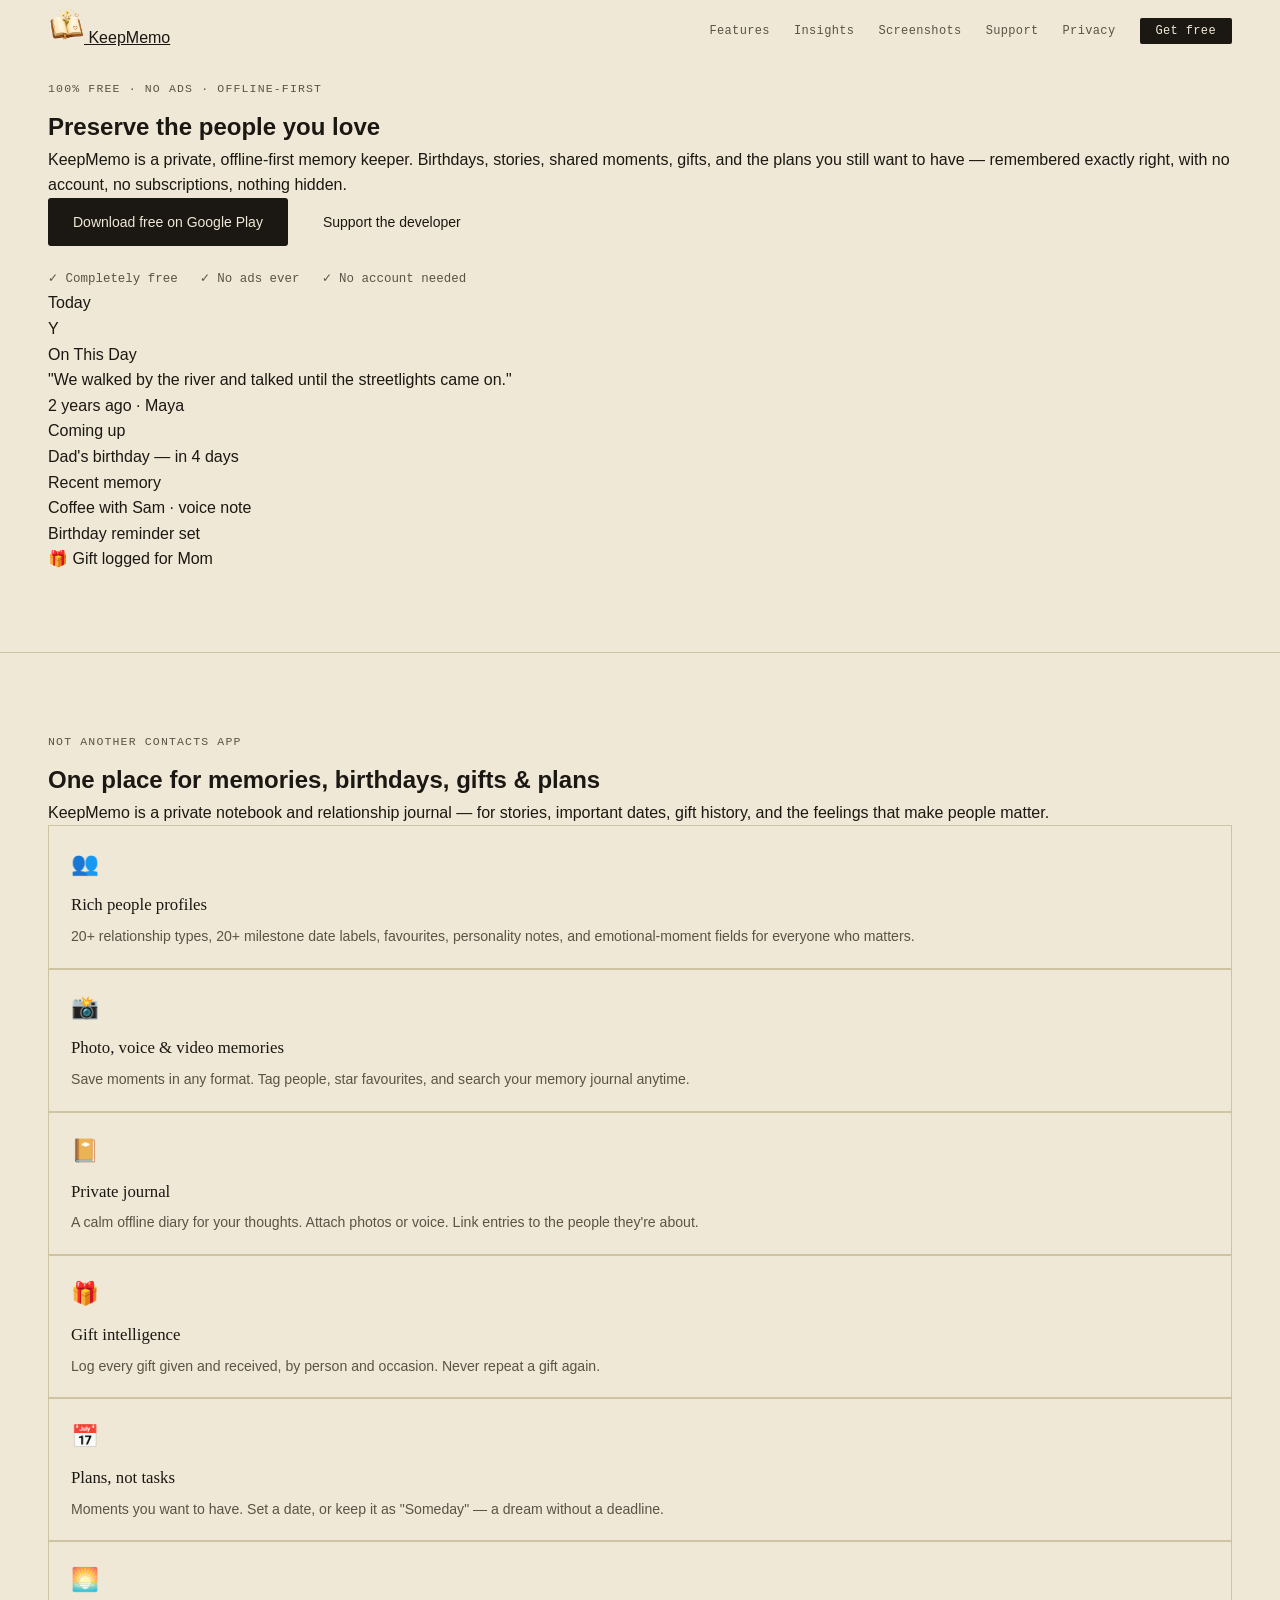
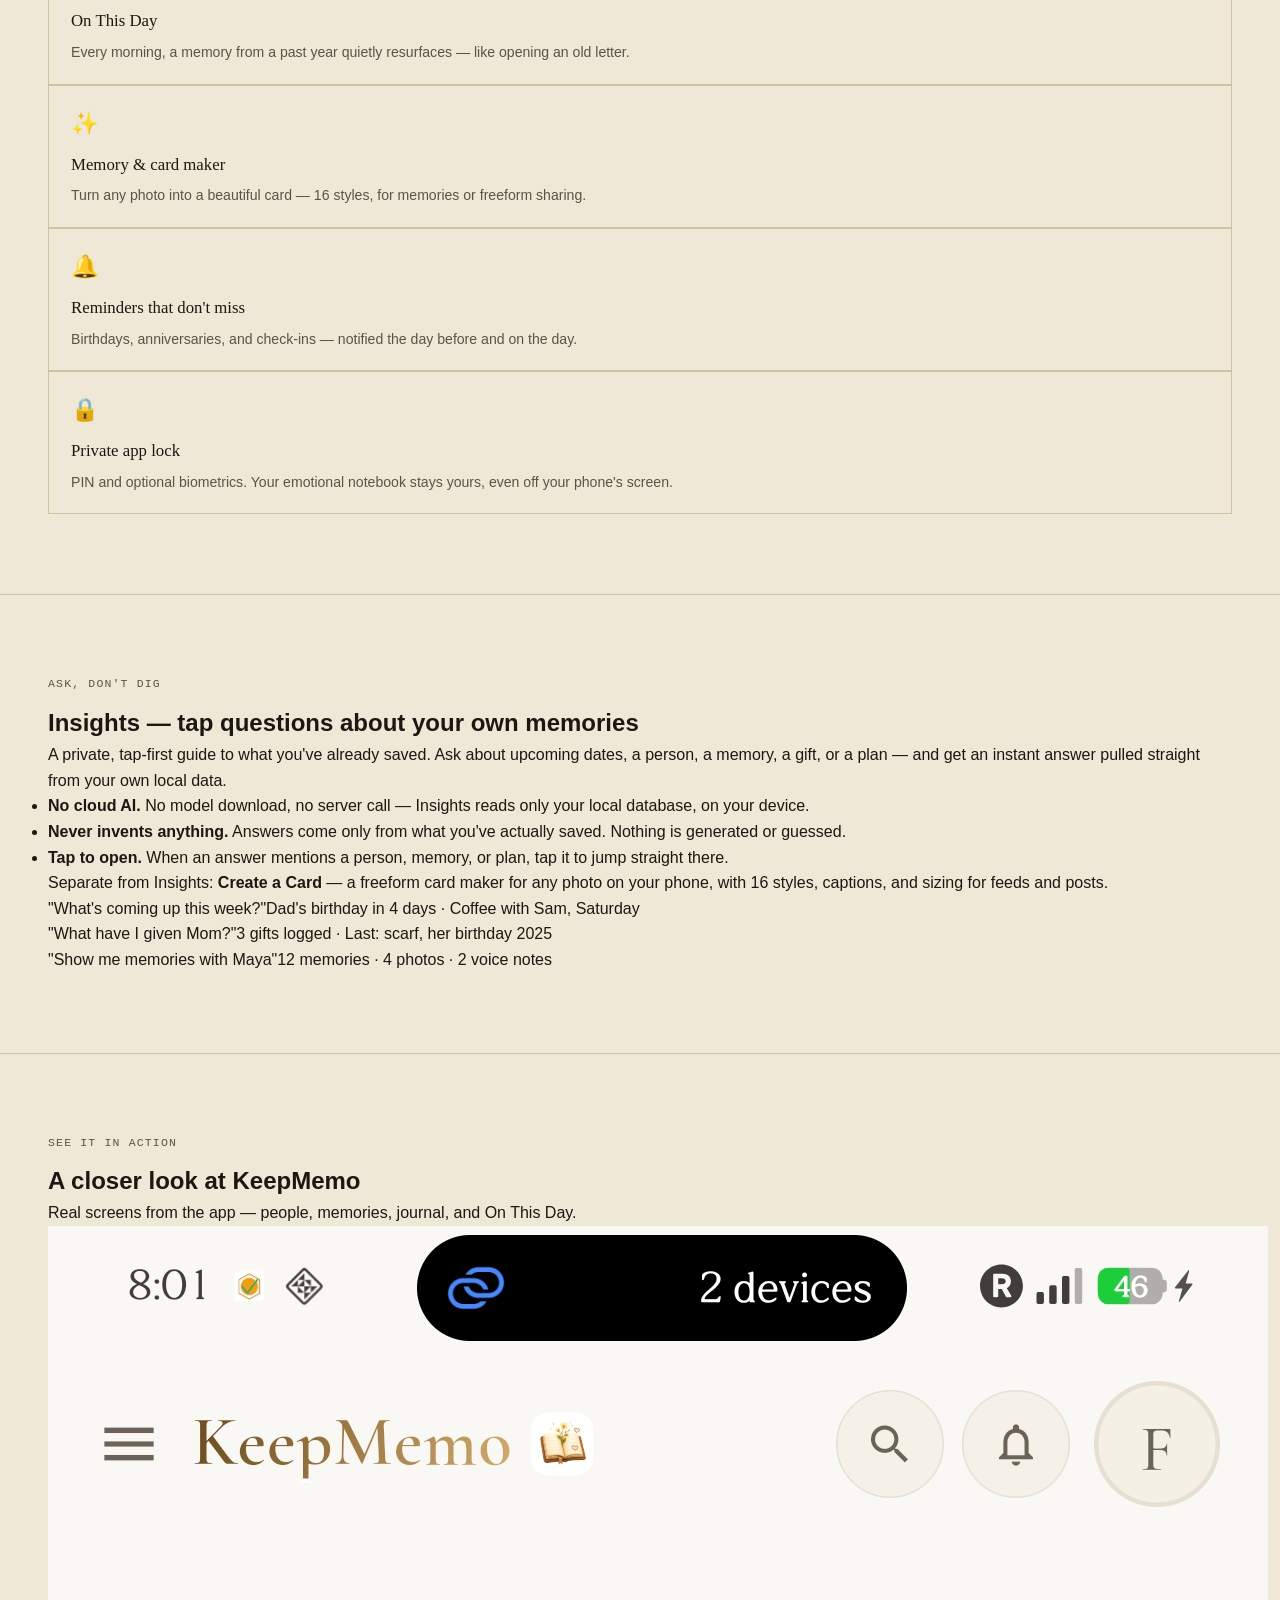
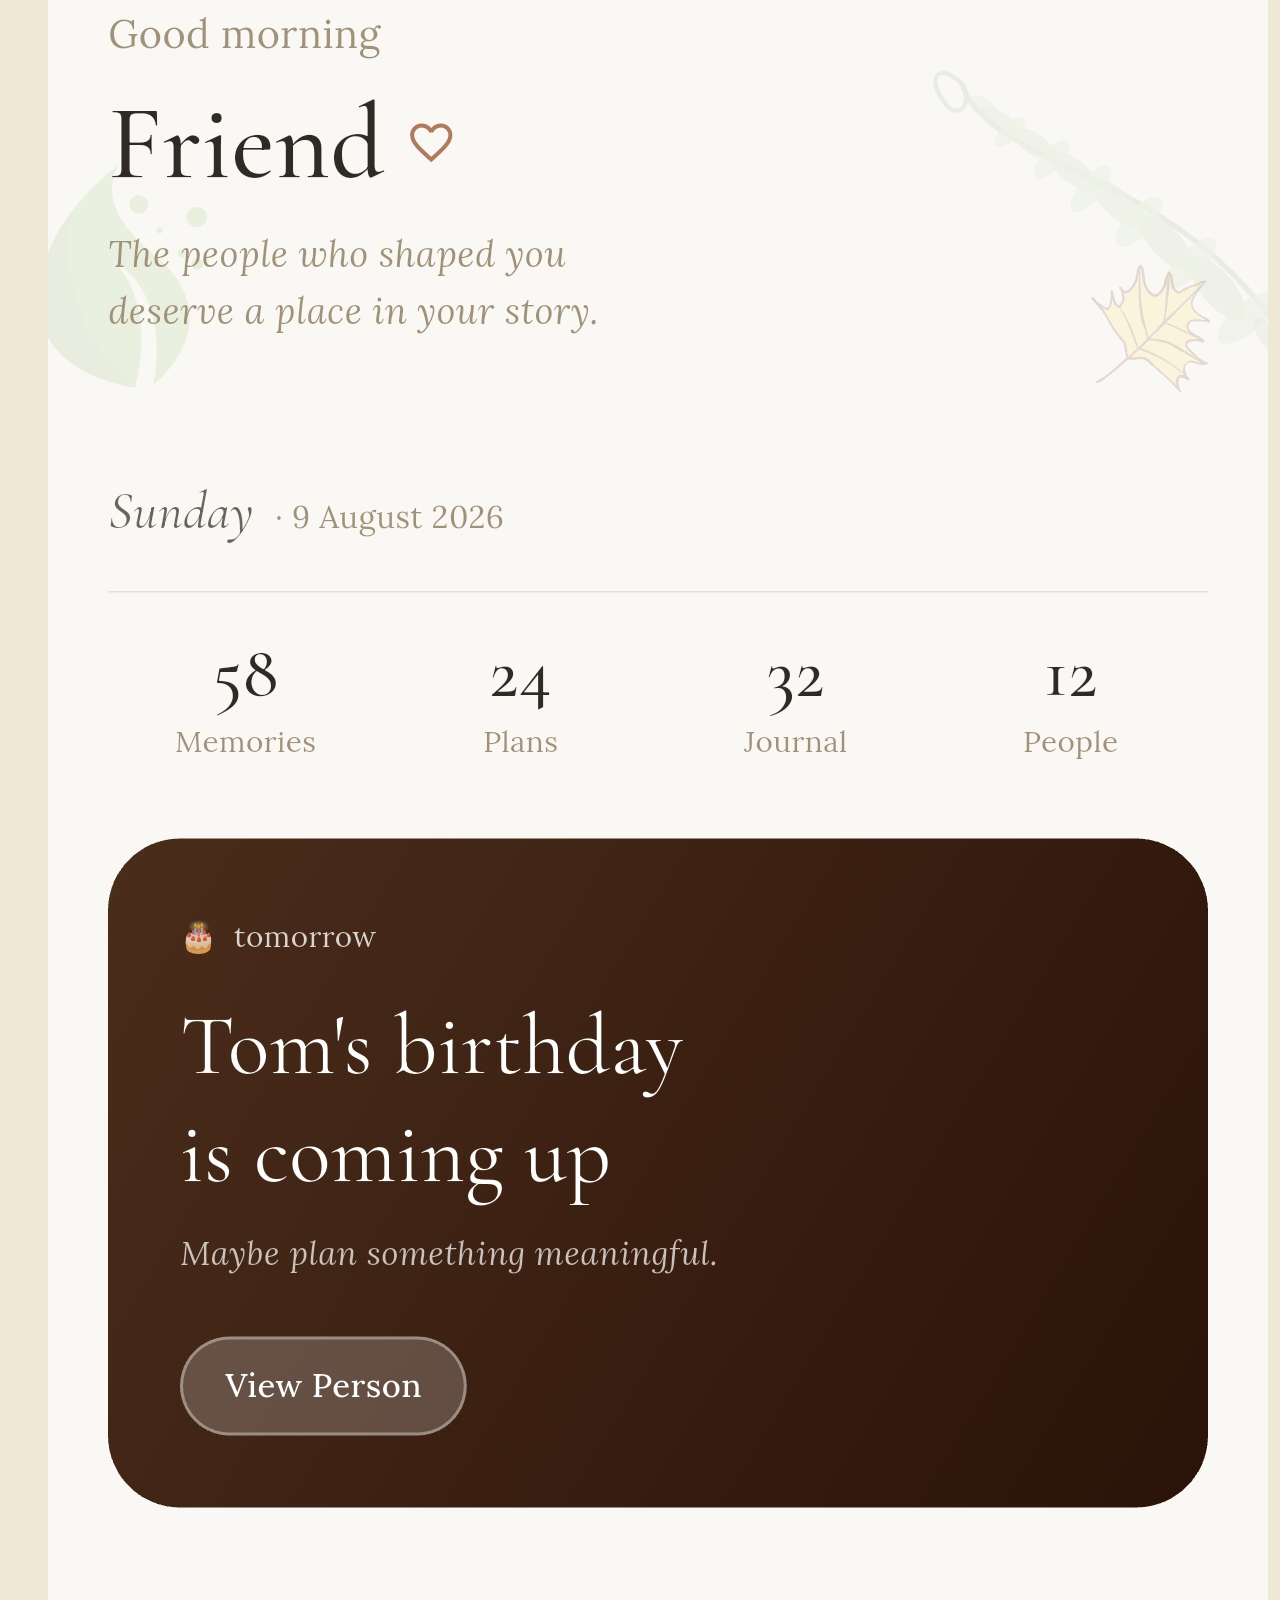
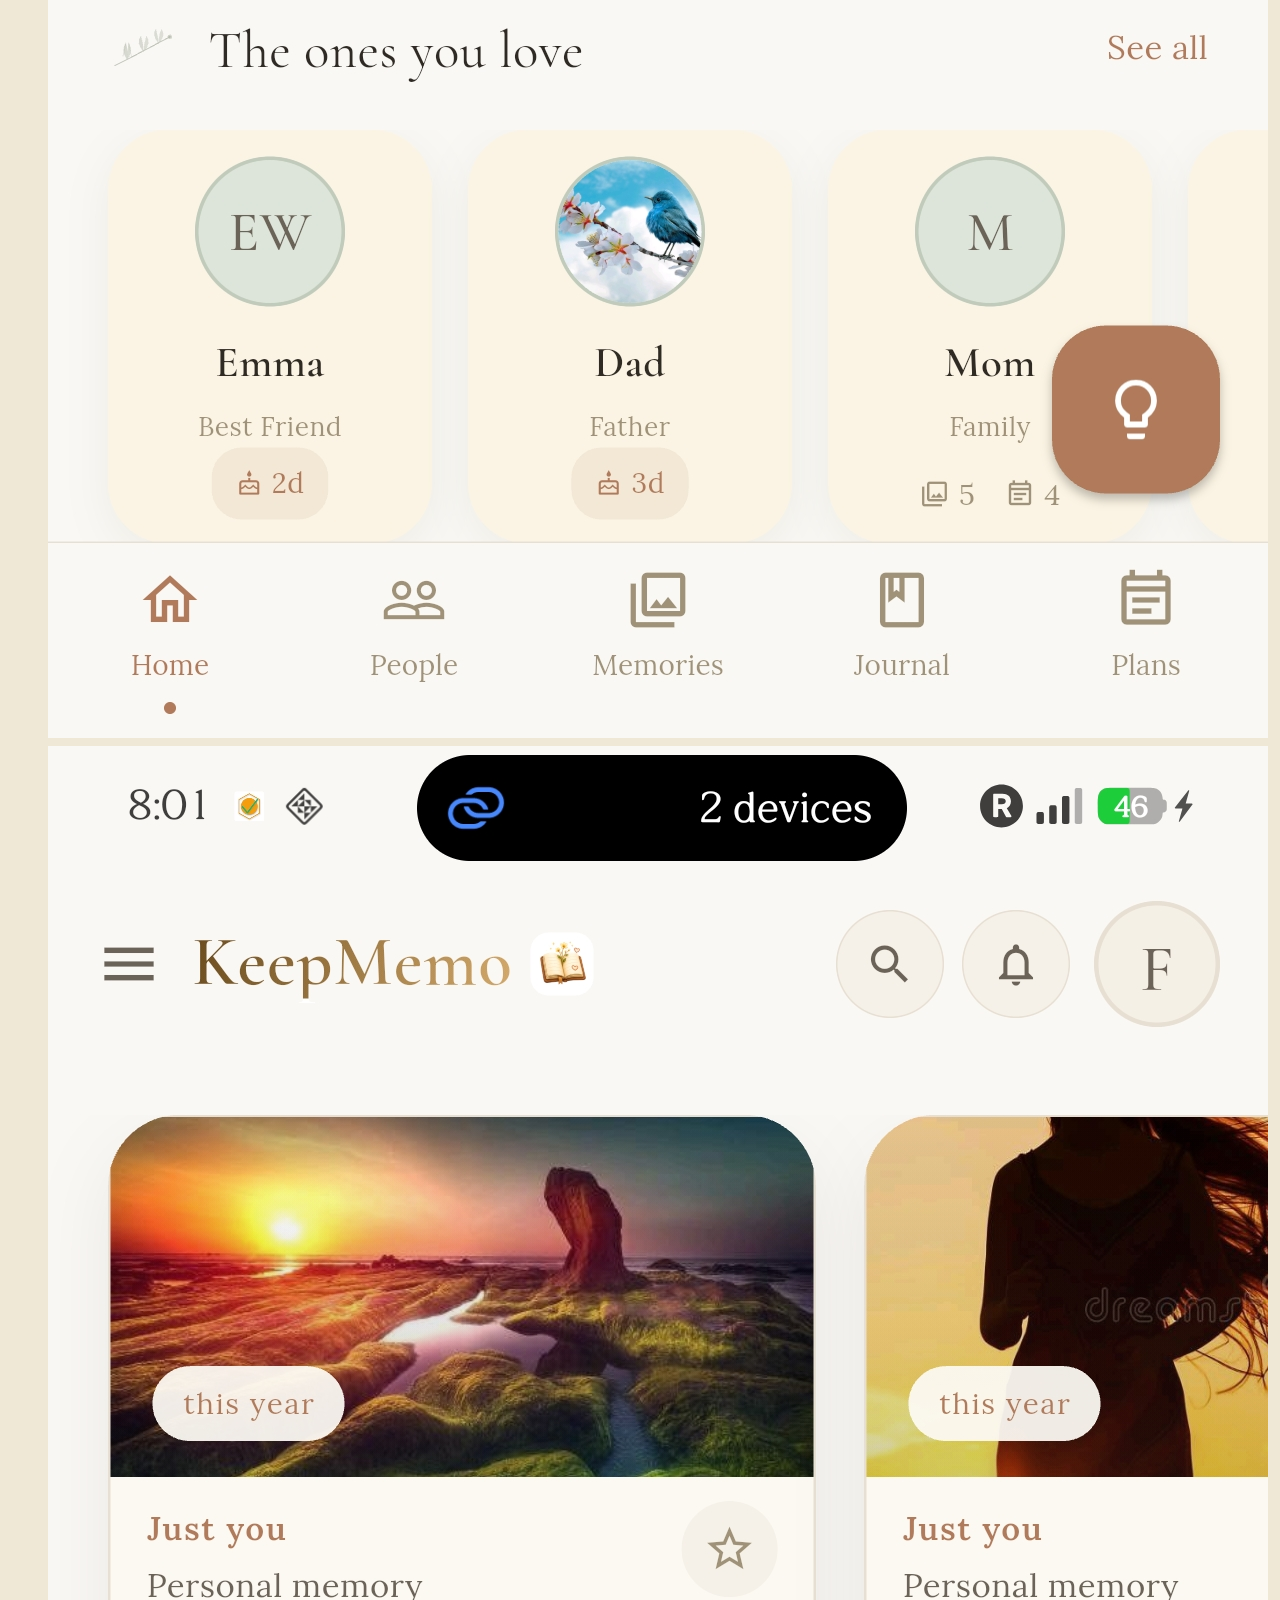
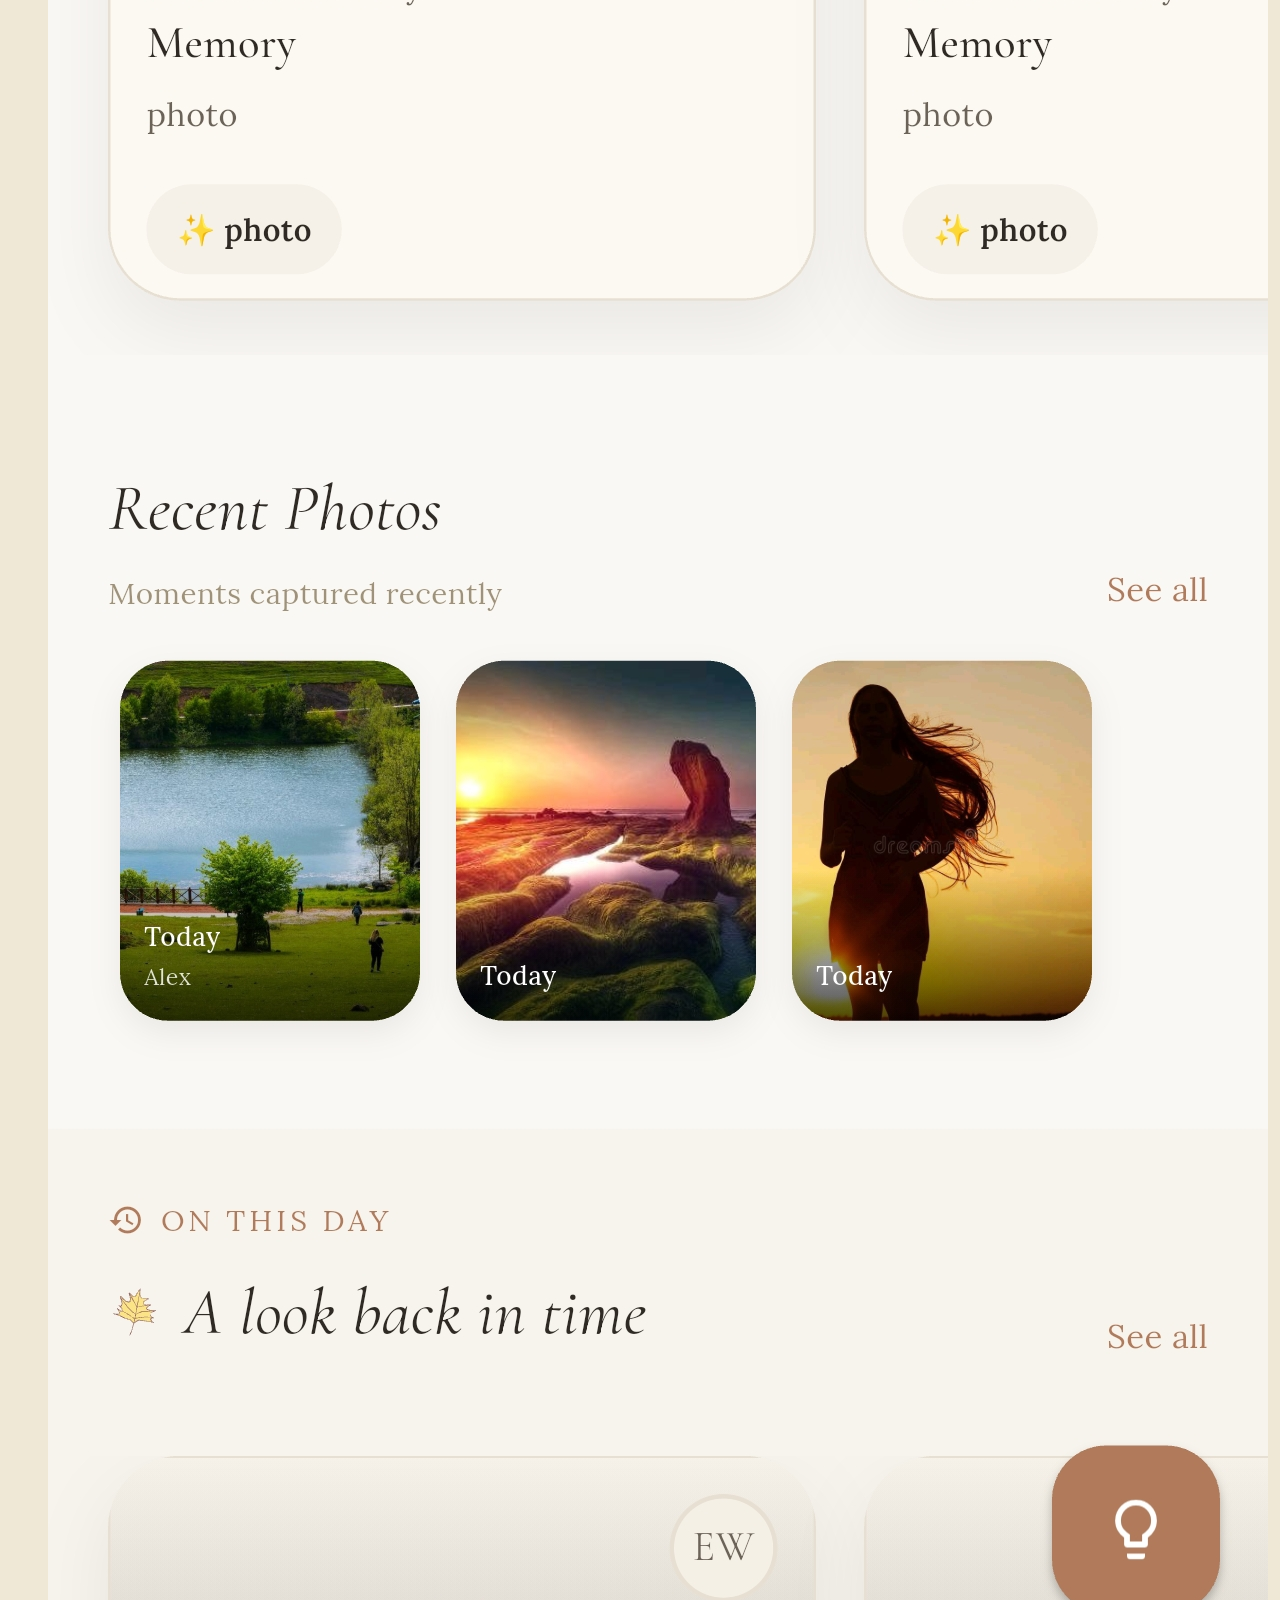
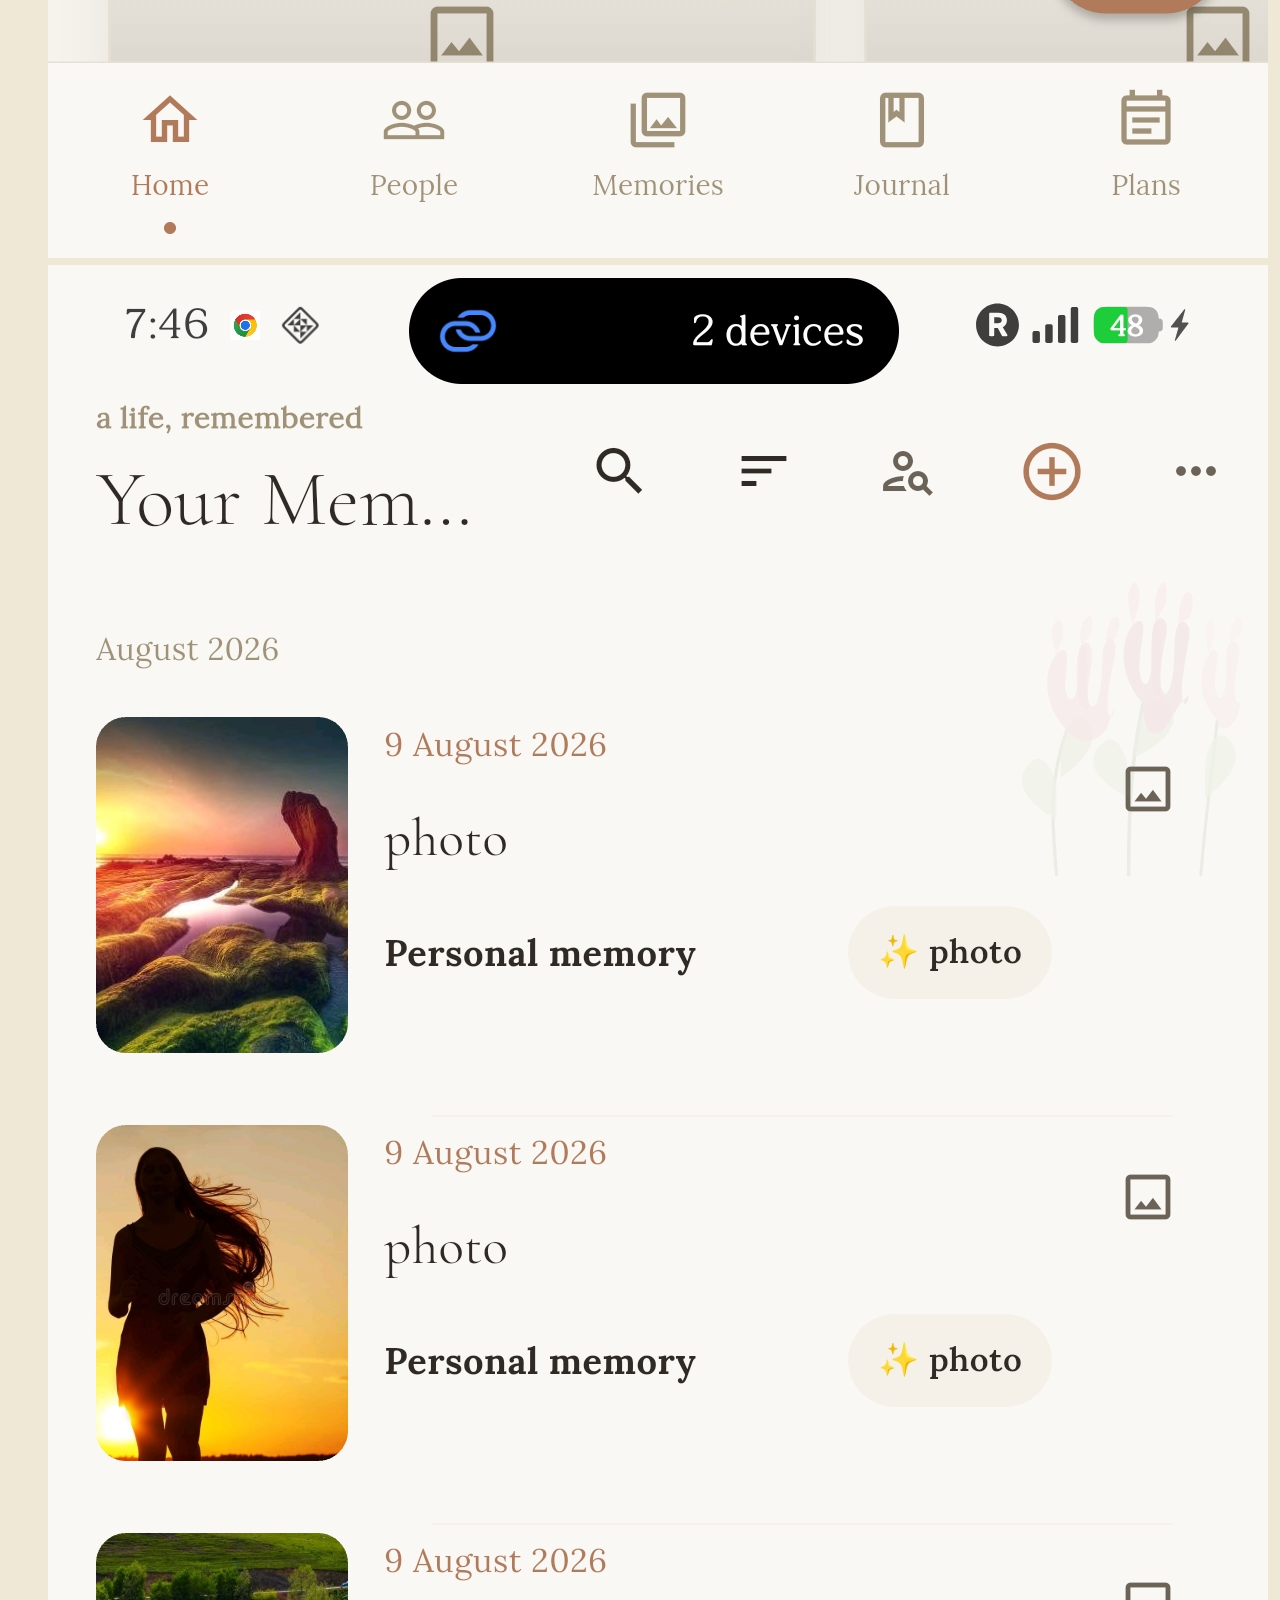
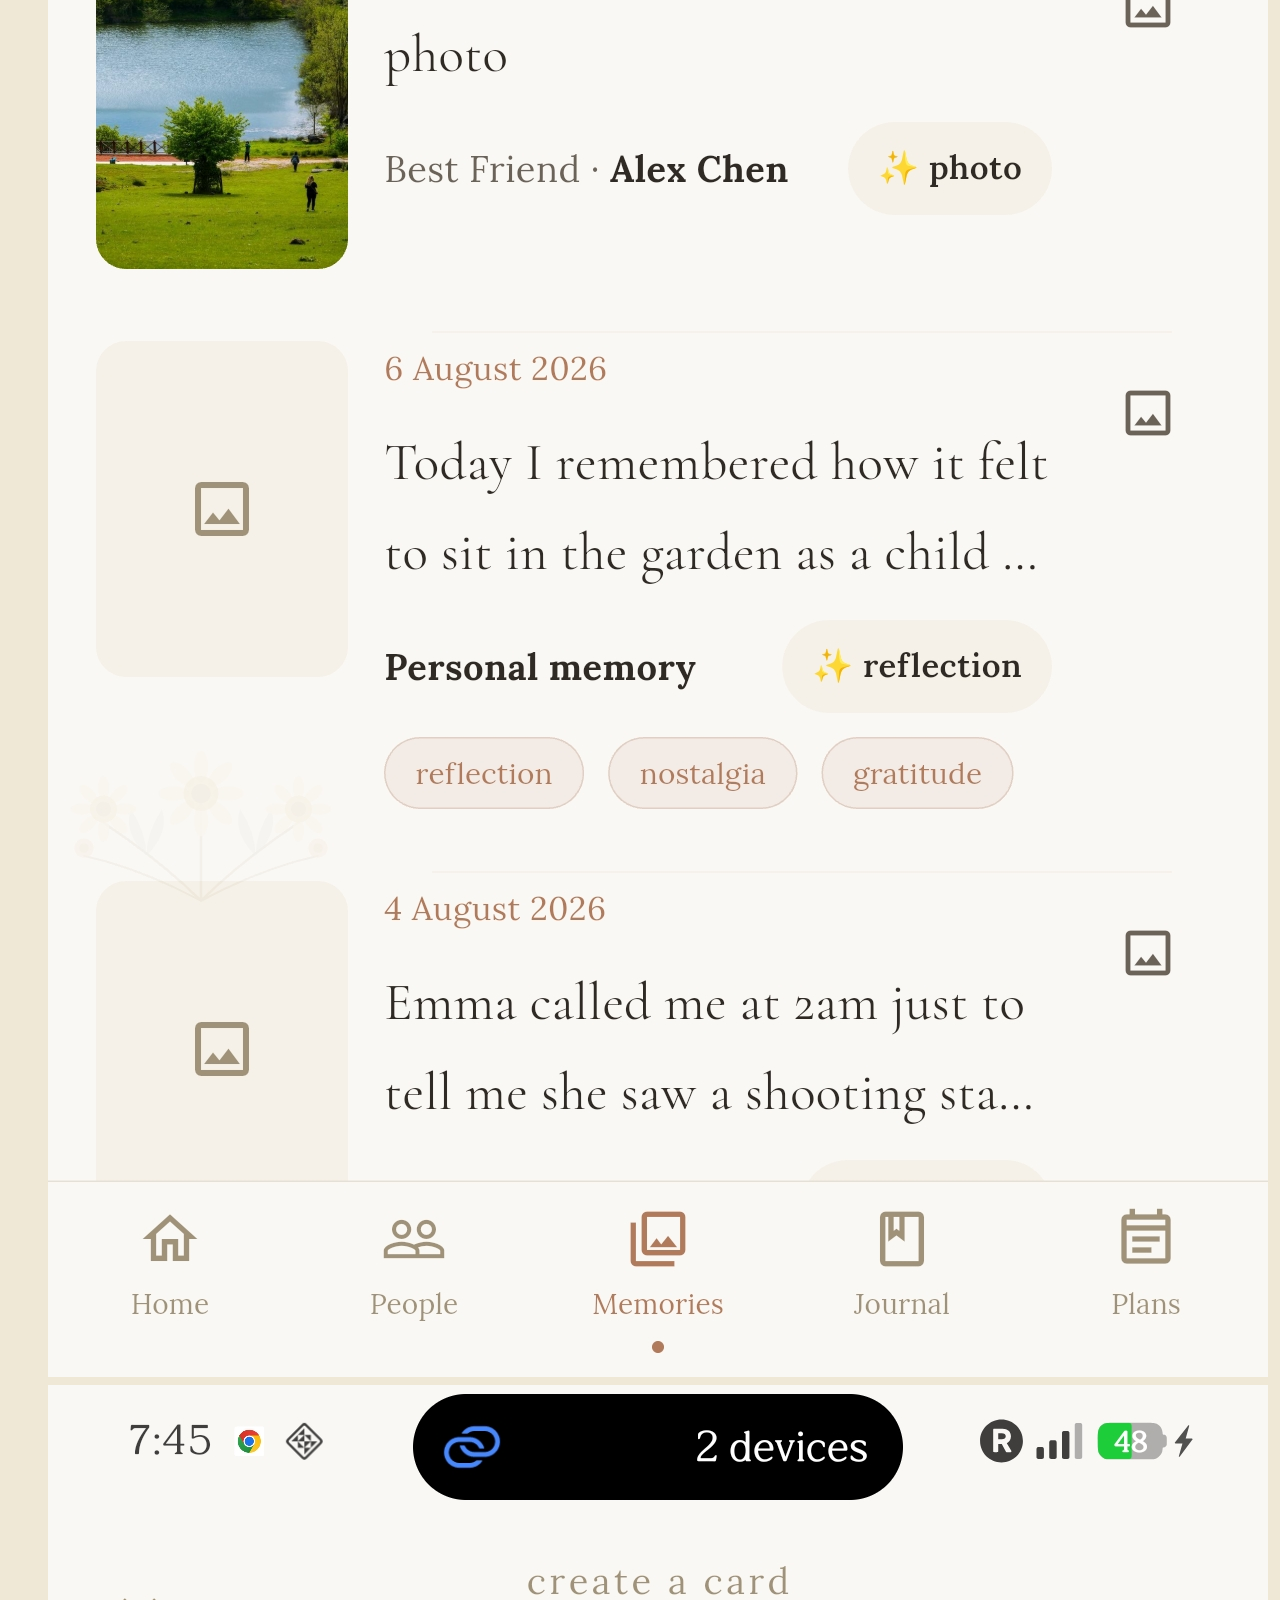
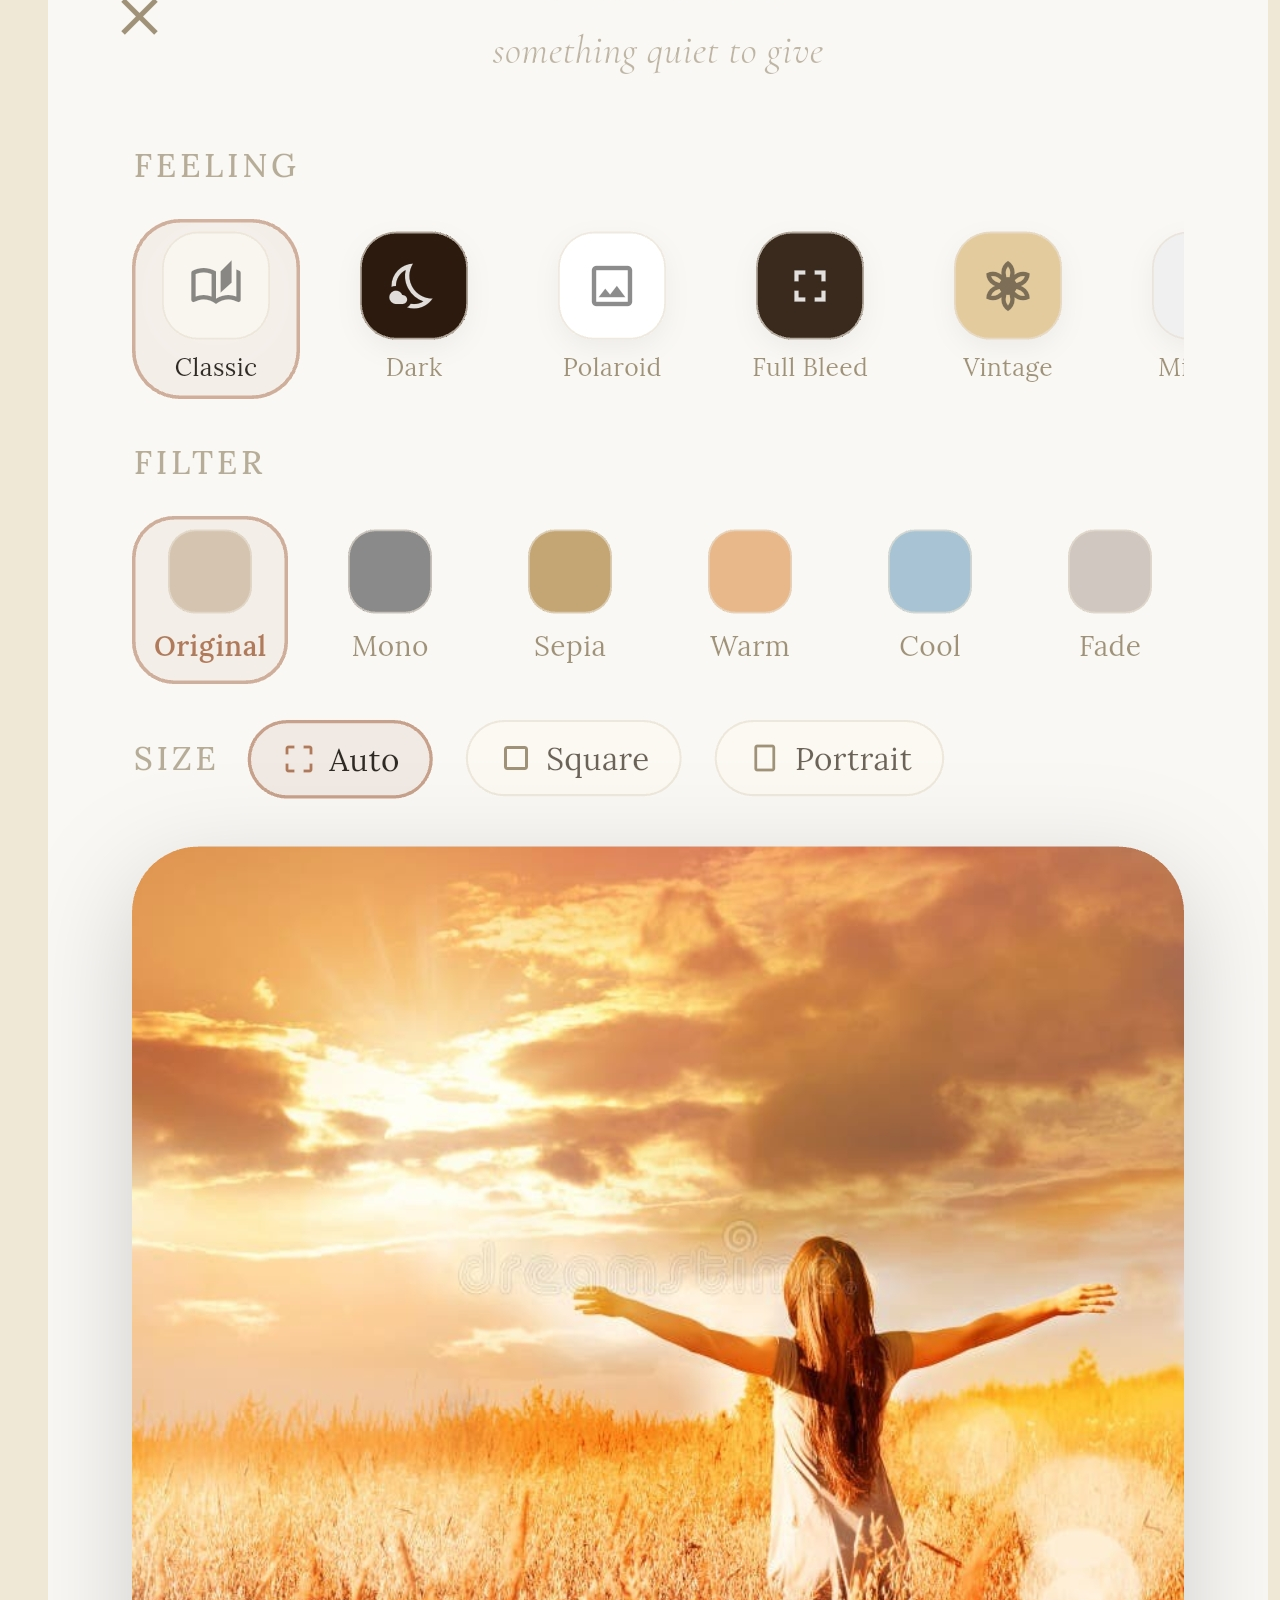
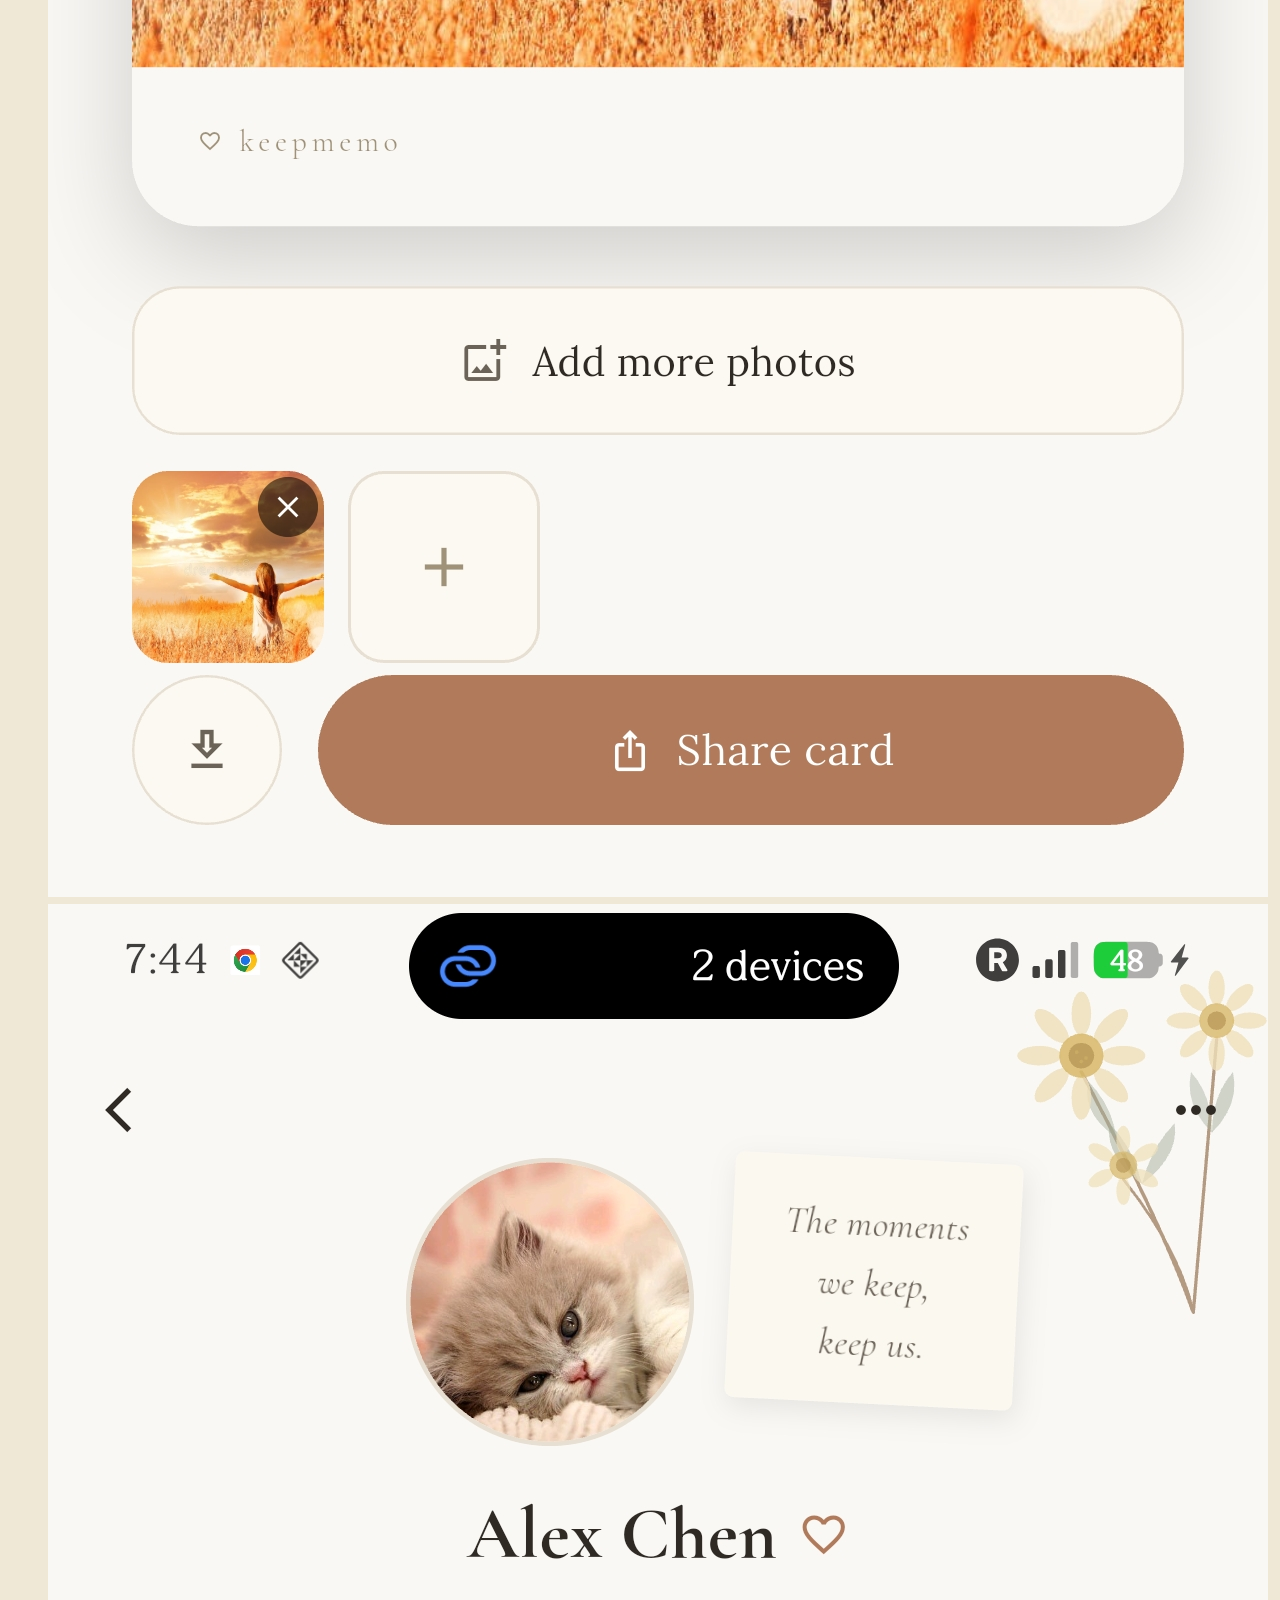
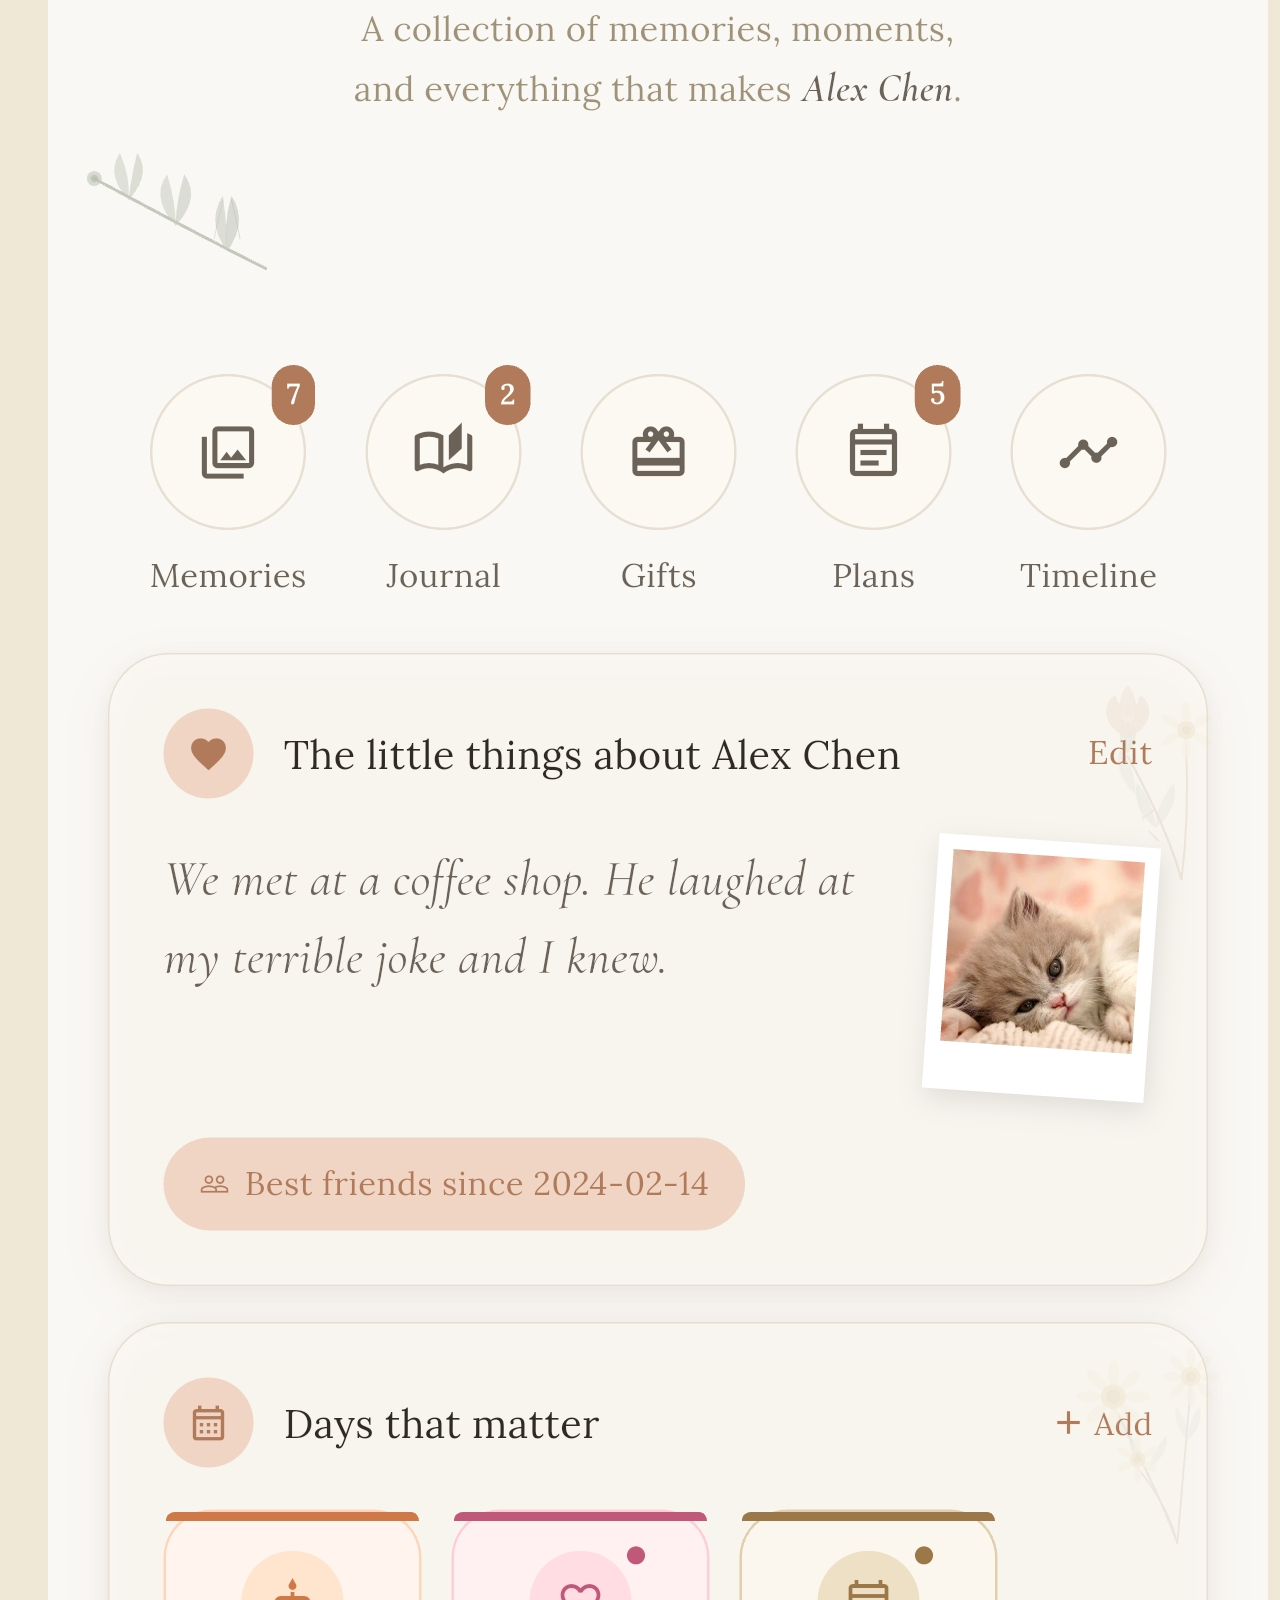
==== index.html @ 265e1c36 "Update index.html" ====
<!DOCTYPE html>
<html lang="en">
<head>
  <meta charset="UTF-8" />
  <meta name="viewport" content="width=device-width, initial-scale=1.0" />

  <title>KeepMemo — Free Private Journal & Memory Keeper (No Ads)</title>
  <meta name="description" content="KeepMemo is a private, offline-first memory keeper for the people you love. Birthdays, gifts, journal, plans, and on-device Insights — completely free, no ads, no account." />
  <meta name="keywords" content="KeepMemo, free private journal, ad free journal app, offline diary, birthday reminder, gift tracker, on this day, memory card maker, no ads notebook, free Android journal, relationship memory keeper, support indie developer" />
  <meta name="author" content="Marason Tleitu" />
  <meta name="robots" content="index, follow, max-image-preview:large" />
  <meta name="theme-color" content="#B07A5B" />
  <link rel="canonical" href="https://cleversta.github.io/keepmemo-web/" />

  <meta property="og:type" content="website" />
  <meta property="og:title" content="KeepMemo — Private Journal & Relationship Memory Keeper" />
  <meta property="og:description" content="Private, offline-first memory keeper. Birthdays, gifts, journal, plans, and on-device Insights. Completely free, ad-free, no account." />
  <meta property="og:url" content="https://cleversta.github.io/keepmemo-web/" />
  <meta property="og:site_name" content="KeepMemo" />
  <meta property="og:locale" content="en_US" />
  <meta property="og:image" content="https://cleversta.github.io/keepmemo-web/assets/app-icon.png" />
  <meta property="og:image:alt" content="KeepMemo app icon" />

  <meta name="twitter:card" content="summary_large_image" />
  <meta name="twitter:title" content="KeepMemo — Private Journal & Memory Keeper App" />
  <meta name="twitter:description" content="Completely free, no ads. Private journal, gift tracker, on-device Insights. Free on Google Play." />
  <meta name="twitter:image" content="https://cleversta.github.io/keepmemo-web/assets/app-icon.png" />

  <script type="application/ld+json">
  {
    "@context": "https://schema.org",
    "@type": "SoftwareApplication",
    "name": "KeepMemo",
    "operatingSystem": "Android",
    "applicationCategory": "LifestyleApplication",
    "description": "Private, offline-first relationship memory keeper. Birthdays, gifts, journal, plans, on-device Insights, and memory cards. No account, no subscriptions, no ads.",
    "offers": { "@type": "Offer", "price": "0", "priceCurrency": "USD" },
    "author": { "@type": "Person", "name": "Marason Tleitu", "email": "cleverstar02@gmail.com", "url": "https://cleversta.github.io/about_me/" },
    "url": "https://cleversta.github.io/keepmemo-web/",
    "image": "https://cleversta.github.io/keepmemo-web/assets/app-icon.png"
  }
  </script>
  <script type="application/ld+json">
  {
    "@context": "https://schema.org",
    "@type": "FAQPage",
    "mainEntity": [
      { "@type": "Question", "name": "Is KeepMemo free?", "acceptedAnswer": { "@type": "Answer", "text": "Yes. KeepMemo is completely free. No paid tier, no subscriptions, and no in-app purchases required. No account is required." } },
      { "@type": "Question", "name": "Does KeepMemo have ads?", "acceptedAnswer": { "@type": "Answer", "text": "No. KeepMemo is ad-free. There are no banners, video ads, or watch-to-unlock features." } },
      { "@type": "Question", "name": "Does KeepMemo work offline?", "acceptedAnswer": { "@type": "Answer", "text": "Yes. KeepMemo is offline-first. Your journal, memories, birthdays, gifts, and plans all work without internet. Backup and Google Drive sync are optional and off by default." } },
      { "@type": "Question", "name": "Is my data private in KeepMemo?", "acceptedAnswer": { "@type": "Answer", "text": "Yes. All data stays on your device by default in a local database. There is no account, no analytics tracking of your content, and no cloud AI reading your journal — even the Insights feature answers questions using only your local data, on-device." } },
      { "@type": "Question", "name": "What is Insights?", "acceptedAnswer": { "@type": "Answer", "text": "Insights is a tap-first way to ask questions about what you've already saved — upcoming dates, people, memories, gifts, and plans. It runs entirely on your device using your local data, with no cloud AI and no language model download." } },
      { "@type": "Question", "name": "Can KeepMemo remind me of birthdays and anniversaries?", "acceptedAnswer": { "@type": "Answer", "text": "Yes. You can set yearly, monthly, weekly, or daily reminders for any date, and get notified the day before and on the day." } },
      { "@type": "Question", "name": "What is On This Day in KeepMemo?", "acceptedAnswer": { "@type": "Answer", "text": "On This Day quietly resurfaces a memory from the same date in a previous year — like finding an old letter. It helps you rediscover private moments you saved in your memory journal." } }
    ]
  }
  </script>

  <link rel="preconnect" href="https://fonts.googleapis.com" />
  <link rel="preconnect" href="https://fonts.gstatic.com" crossorigin />
  <link href="https://fonts.googleapis.com/css2?family=Cormorant+Garamond:ital,wght@0,400;0,500;0,600;0,700;1,400&family=Lora:ital,wght@0,400;0,500;0,600;1,400&display=swap" rel="stylesheet" />

  <link rel="stylesheet" href="styles.css" />
  <link rel="icon" type="image/png" href="assets/app-icon.png" />
  <link rel="apple-touch-icon" href="assets/app-icon.png" />
</head>
<body>

  <!-- ========== HEADER ========== -->
  <header class="site-header">
    <div class="container">
      <nav class="nav">
        <a href="index.html" class="logo">
          <span class="logo-mark"><img src="assets/app-icon.png" alt="KeepMemo app icon" width="36" height="36" /></span>
          KeepMemo
        </a>
        <ul class="nav-links" id="navLinks">
          <li><a href="#features">Features</a></li>
          <li><a href="#insights">Insights</a></li>
          <li><a href="#screenshots">Screenshots</a></li>
          <li><a href="#support">Support</a></li>
          <li><a href="https://cleversta.github.io/privacy-policy/" target="_blank" rel="noopener">Privacy</a></li>
          <li><a href="#download" class="nav-cta">Get free</a></li>
        </ul>
        <button class="menu-toggle" id="menuToggle" aria-label="Toggle menu"><span></span><span></span><span></span></button>
      </nav>
    </div>
  </header>

  <!-- ========== HERO ========== -->
  <section class="hero">
    <div class="container">
      <div class="hero-inner">
        <div class="hero-content">
          <span class="eyebrow">100% free · No ads · Offline-first</span>
          <h1>Preserve the people you love</h1>
          <p class="lead">
            KeepMemo is a private, offline-first memory keeper. Birthdays, stories, shared
            moments, gifts, and the plans you still want to have — remembered exactly right,
            with no account, no subscriptions, nothing hidden.
          </p>
          <div class="hero-actions">
            <a href="#download" class="btn btn-primary">Download free on Google Play</a>
            <a href="#support" class="btn btn-secondary">Support the developer</a>
          </div>
          <div class="hero-trust">
            <span>✓ Completely free</span>
            <span>✓ No ads ever</span>
            <span>✓ No account needed</span>
          </div>
        </div>

        <div class="hero-visual">
          <div class="phone-mockup">
            <div class="phone-screen">
              <div class="mock-header">
                <div class="mock-title">Today</div>
                <div class="mock-avatar">Y</div>
              </div>
              <div class="mock-card highlight">
                <div class="mock-card-label">On This Day</div>
                <div class="mock-card-text">"We walked by the river and talked until the streetlights came on."</div>
                <span class="mock-tag">2 years ago · Maya</span>
              </div>
              <div class="mock-card">
                <div class="mock-card-label">Coming up</div>
                <div class="mock-card-text">Dad's birthday — in 4 days</div>
              </div>
              <div class="mock-card">
                <div class="mock-card-label">Recent memory</div>
                <div class="mock-card-text">Coffee with Sam · voice note</div>
              </div>
            </div>
          </div>
          <div class="floating-badge top-right"><span class="badge-dot"></span>Birthday reminder set</div>
          <div class="floating-badge bottom-left">🎁 Gift logged for Mom</div>
        </div>
      </div>
    </div>
  </section>

  <!-- ========== CORE FEATURES ========== -->
  <section class="section features" id="features">
    <div class="container">
      <div class="section-header reveal">
        <span class="eyebrow">Not another contacts app</span>
        <h2>One place for memories, birthdays, gifts &amp; plans</h2>
        <p>KeepMemo is a private notebook and relationship journal — for stories, important dates, gift history, and the feelings that make people matter.</p>
      </div>

      <div class="features-grid">
        <article class="feature-card reveal reveal-delay-1">
          <div class="feature-icon">👥</div>
          <h3>Rich people profiles</h3>
          <p>20+ relationship types, 20+ milestone date labels, favourites, personality notes, and emotional-moment fields for everyone who matters.</p>
        </article>
        <article class="feature-card reveal reveal-delay-2">
          <div class="feature-icon">📸</div>
          <h3>Photo, voice &amp; video memories</h3>
          <p>Save moments in any format. Tag people, star favourites, and search your memory journal anytime.</p>
        </article>
        <article class="feature-card reveal reveal-delay-3">
          <div class="feature-icon">📔</div>
          <h3>Private journal</h3>
          <p>A calm offline diary for your thoughts. Attach photos or voice. Link entries to the people they're about.</p>
        </article>
        <article class="feature-card reveal reveal-delay-4">
          <div class="feature-icon">🎁</div>
          <h3>Gift intelligence</h3>
          <p>Log every gift given and received, by person and occasion. Never repeat a gift again.</p>
        </article>
        <article class="feature-card reveal reveal-delay-5">
          <div class="feature-icon">📅</div>
          <h3>Plans, not tasks</h3>
          <p>Moments you want to have. Set a date, or keep it as "Someday" — a dream without a deadline.</p>
        </article>
        <article class="feature-card reveal reveal-delay-6">
          <div class="feature-icon">🌅</div>
          <h3>On This Day</h3>
          <p>Every morning, a memory from a past year quietly resurfaces — like opening an old letter.</p>
        </article>
        <article class="feature-card reveal reveal-delay-6">
          <div class="feature-icon">✨</div>
          <h3>Memory &amp; card maker</h3>
          <p>Turn any photo into a beautiful card — 16 styles, for memories or freeform sharing.</p>
        </article>
        <article class="feature-card reveal reveal-delay-6">
          <div class="feature-icon">🔔</div>
          <h3>Reminders that don't miss</h3>
          <p>Birthdays, anniversaries, and check-ins — notified the day before and on the day.</p>
        </article>
        <article class="feature-card reveal reveal-delay-6">
          <div class="feature-icon">🔒</div>
          <h3>Private app lock</h3>
          <p>PIN and optional biometrics. Your emotional notebook stays yours, even off your phone's screen.</p>
        </article>
      </div>
    </div>
  </section>

  <!-- ========== INSIGHTS SIGNATURE FEATURE ========== -->
  <section class="section insights-section" id="insights">
    <div class="container">
      <div class="insights-layout">
        <div class="insights-content reveal">
          <span class="eyebrow">Ask, don't dig</span>
          <h2>Insights — tap questions about your own memories</h2>
          <p class="lead">
            A private, tap-first guide to what you've already saved. Ask about upcoming dates,
            a person, a memory, a gift, or a plan — and get an instant answer pulled straight
            from your own local data.
          </p>
          <ul class="insights-list">
            <li><strong>No cloud AI.</strong> No model download, no server call — Insights reads only your local database, on your device.</li>
            <li><strong>Never invents anything.</strong> Answers come only from what you've actually saved. Nothing is generated or guessed.</li>
            <li><strong>Tap to open.</strong> When an answer mentions a person, memory, or plan, tap it to jump straight there.</li>
          </ul>
          <p class="insights-note">Separate from Insights: <strong>Create a Card</strong> — a freeform card maker for any photo on your phone, with 16 styles, captions, and sizing for feeds and posts.</p>
        </div>
        <div class="insights-visual reveal">
          <div class="insight-card"><span class="insight-q">"What's coming up this week?"</span><span class="insight-a">Dad's birthday in 4 days · Coffee with Sam, Saturday</span></div>
          <div class="insight-card"><span class="insight-q">"What have I given Mom?"</span><span class="insight-a">3 gifts logged · Last: scarf, her birthday 2025</span></div>
          <div class="insight-card"><span class="insight-q">"Show me memories with Maya"</span><span class="insight-a">12 memories · 4 photos · 2 voice notes</span></div>
        </div>
      </div>
    </div>
  </section>

  <!-- ========== SCREENSHOTS ========== -->
  <section class="section screenshots" id="screenshots">
    <div class="container">
      <div class="section-header reveal">
        <span class="eyebrow">See it in action</span>
        <h2>A closer look at KeepMemo</h2>
        <p>Real screens from the app — people, memories, journal, and On This Day.</p>
      </div>
      <div class="screenshot-gallery">
        <div class="shot"><img src="assets/keepmemo1.jpg" alt="KeepMemo screenshot 1" loading="lazy" data-gallery="km" data-index="0"></div>
        <div class="shot"><img src="assets/keepmemo2.jpg" alt="KeepMemo screenshot 2" loading="lazy" data-gallery="km" data-index="1"></div>
        <div class="shot"><img src="assets/keepmemo3.jpg" alt="KeepMemo screenshot 3" loading="lazy" data-gallery="km" data-index="2"></div>
        <div class="shot"><img src="assets/keepmemo4.jpg" alt="KeepMemo screenshot 4" loading="lazy" data-gallery="km" data-index="3"></div>
        <div class="shot"><img src="assets/keepmemo5.jpg" alt="KeepMemo screenshot 5" loading="lazy" data-gallery="km" data-index="4"></div>
        <div class="shot"><img src="assets/keepmemo6.jpg" alt="KeepMemo screenshot 6" loading="lazy" data-gallery="km" data-index="5"></div>
      </div>
    </div>
  </section>

  <!-- ========== MORE INSIDE THE APP ========== -->
  <section class="section more-features">
    <div class="container">
      <div class="section-header reveal">
        <span class="eyebrow">And there's more</span>
        <h2>Quietly powerful, underneath the calm</h2>
        <p>Small tools that add up — for people who want to stay close to the ones they love.</p>
      </div>
      <div class="more-grid">
        <div class="more-item reveal"><div class="more-icon">🤝</div><h4>Check-ins</h4><p>Set a recurring reminder for people who live far away, so they never drift out of touch.</p></div>
        <div class="more-item reveal"><div class="more-icon">🔍</div><h4>Search &amp; tags</h4><p>Search across people, memories, and journal entries. Organise memories with custom tags.</p></div>
        <div class="more-item reveal"><div class="more-icon">🗓️</div><h4>Timeline</h4><p>See your memories, journal entries, and moments unfold in one chronological view.</p></div>
        <div class="more-item reveal"><div class="more-icon">⭐</div><h4>Starred favourites</h4><p>Mark the memories that matter most for quick access anytime.</p></div>
        <div class="more-item reveal"><div class="more-icon">🖼️</div><h4>Gallery view</h4><p>Browse all your photo and video memories visually, filtered by person, date, or tag.</p></div>
        <div class="more-item reveal"><div class="more-icon">📊</div><h4>Year in Review</h4><p>A curated annual summary of your most meaningful people, memories, and moments.</p></div>
        <div class="more-item reveal"><div class="more-icon">📱</div><h4>Home screen widgets</h4><p>Recent memories, upcoming reminders, or today's On This Day moment, at a glance.</p></div>
        <div class="more-item reveal"><div class="more-icon">💾</div><h4>Backup &amp; restore</h4><p>Export or import a backup file anytime. Optional periodic auto-backup, fully local.</p></div>
      </div>
    </div>
  </section>

  <!-- ========== USE CASES ========== -->
  <section class="section use-cases" id="use-cases">
    <div class="container">
      <div class="section-header reveal">
        <span class="eyebrow">Search for what you need</span>
        <h2>Private journal, birthday reminder, gift tracker &amp; more</h2>
        <p>People find KeepMemo when they look for a private journal app, offline diary, anniversary reminder, emotional notebook, or a simple way to keep friends and family close.</p>
      </div>
      <div class="use-cases-grid">
        <div class="use-case reveal reveal-delay-1"><div class="use-case-icon">💝</div><div><h4>Relationship journal &amp; private notes</h4><p>Write about the people you love. Every entry can link to their profile so nothing gets lost.</p></div></div>
        <div class="use-case reveal reveal-delay-2"><div class="use-case-icon">🎂</div><div><h4>Birthday &amp; anniversary reminders</h4><p>Never miss another important date, notified the day before and on the day.</p></div></div>
        <div class="use-case reveal reveal-delay-3"><div class="use-case-icon">📓</div><div><h4>Private notebook &amp; offline diary</h4><p>A calm private notebook for your thoughts. Fully offline. No account. No one else can see your diary.</p></div></div>
        <div class="use-case reveal reveal-delay-4"><div class="use-case-icon">🎁</div><div><h4>Gift tracker app</h4><p>Remember every gift you've given and received. A simple gift history for thoughtful people.</p></div></div>
        <div class="use-case reveal reveal-delay-4"><div class="use-case-icon">🕊️</div><div><h4>Preserving memories of someone gone</h4><p>Keep stories, photos, and voice notes of someone you've lost — a memory doesn't fade once it's written down.</p></div></div>
        <div class="use-case reveal reveal-delay-4"><div class="use-case-icon">🤝</div><div><h4>Keep friends &amp; family close</h4><p>Set check-in reminders so the people you care about don't drift away just because life is busy.</p></div></div>
        <div class="use-case reveal reveal-delay-4"><div class="use-case-icon">🌿</div><div><h4>Emotional diary &amp; memory keeper</h4><p>Capture feelings, not only facts. Voice notes, quiet reflections, and the small moments that matter most.</p></div></div>
        <div class="use-case reveal reveal-delay-4"><div class="use-case-icon">📴</div><div><h4>Offline journal for Android</h4><p>Works without internet. Your private journal lives on your phone. Optional backup only when you choose.</p></div></div>
      </div>
    </div>
  </section>

  <!-- ========== HOW IT WORKS ========== -->
  <section class="section how-it-works" id="how-it-works">
    <div class="container">
      <div class="section-header reveal">
        <span class="eyebrow">Simple by design</span>
        <h2>How KeepMemo works</h2>
        <p>No complicated setup. Just start with the people who matter.</p>
      </div>
      <div class="steps">
        <div class="step reveal reveal-delay-1"><div class="step-number">1</div><h3>Add someone</h3><p>Create a profile with their photo, birthday, important dates, and the little things that make them them.</p></div>
        <div class="step reveal reveal-delay-2"><div class="step-number">2</div><h3>Capture moments</h3><p>Save photos, voice notes, videos, or written memories. Link them to the person they belong to.</p></div>
        <div class="step reveal reveal-delay-3"><div class="step-number">3</div><h3>Plan &amp; remember</h3><p>Set reminders for birthdays and plans. Log gifts. Write in your private journal.</p></div>
        <div class="step reveal reveal-delay-4"><div class="step-number">4</div><h3>Rediscover</h3><p>Every morning, On This Day brings back a memory from the past — or ask Insights directly.</p></div>
      </div>
    </div>
  </section>

  <!-- ========== PRIVACY ========== -->
  <section class="section privacy-section" id="privacy">
    <div class="container">
      <div class="section-header reveal">
        <span class="eyebrow">Your data never leaves you</span>
        <h2>Privacy is not a feature.<br>It's the foundation.</h2>
        <p>KeepMemo was built offline-first on purpose. Your memories stay on your device unless you decide otherwise.</p>
      </div>
      <div class="privacy-grid">
        <div class="privacy-item reveal reveal-delay-1"><h3>Completely free &amp; ad-free</h3><p>No ads, no subscriptions, no paywalls. Built as the opposite of apps that monetize your attention.</p></div>
        <div class="privacy-item reveal reveal-delay-2"><h3>No account needed</h3><p>Open the app and start. No email, no sign-up, no tracking profile created behind the scenes.</p></div>
        <div class="privacy-item reveal reveal-delay-3"><h3>Everything stays local</h3><p>Data lives in a local database on your phone. Even Insights answers using only that local data — no cloud AI, ever.</p></div>
      </div>
      <p class="privacy-note reveal">Optional, and only if you choose: export a backup file anytime, enable periodic local auto-backup, or sign in with Google to sync backups to your own Drive. Nothing leaves your device without your action.</p>
      <p class="text-center mt-2" style="margin-top: 1.5rem;">
        <a href="https://cleversta.github.io/privacy-policy/" target="_blank" rel="noopener" style="color: var(--sepia); font-size: 1rem;">Read the full Privacy Policy →</a>
      </p>
    </div>
  </section>

  <!-- ========== FUTURE / ROADMAP ========== -->
  <section class="section future-section" id="future">
    <div class="container">
      <div class="section-header reveal">
        <span class="eyebrow">What's next</span>
        <h2>Future of KeepMemo</h2>
        <p>KeepMemo will keep growing quietly. Here are some directions being explored — your feedback helps decide what comes first.</p>
      </div>
      <div class="roadmap-grid">
        <article class="roadmap-card reveal reveal-delay-1"><span class="roadmap-status soon">Coming soon</span><h3>iOS version</h3><p>Bring the same private, offline experience to iPhone and iPad users.</p></article>
        <article class="roadmap-card reveal reveal-delay-2"><span class="roadmap-status soon">Coming soon</span><h3>More card styles</h3><p>Additional gentle designs for Create a Card so every memory can feel unique.</p></article>
        <article class="roadmap-card reveal reveal-delay-3"><span class="roadmap-status exploring">Exploring</span><h3>Richer widgets</h3><p>More home-screen widget layouts for On This Day, upcoming dates, and recent memories.</p></article>
        <article class="roadmap-card reveal reveal-delay-4"><span class="roadmap-status exploring">Exploring</span><h3>Export as PDF book</h3><p>Turn a person's memories into a printable keepsake book you can hold.</p></article>
        <article class="roadmap-card reveal reveal-delay-5"><span class="roadmap-status idea">Idea</span><h3>Shared moments (optional)</h3><p>A carefully designed way to share selected memories with someone — still private by default.</p></article>
        <article class="roadmap-card reveal reveal-delay-6"><span class="roadmap-status idea">Idea</span><h3>Your suggestions</h3><p>Have an idea that would make KeepMemo more meaningful for you? Send it below — real user ideas shape the roadmap.</p></article>
      </div>
    </div>
  </section>

  <!-- ========== SUPPORT DEVELOPER ========== -->
  <section class="section support-section" id="support">
    <div class="container">
      <div class="support-layout">
        <div class="support-intro reveal">
          <span class="eyebrow">Built solo · Shipped free</span>
          <h2>Support the developer</h2>
          <p>KeepMemo is made by <strong>Marason Tleitu</strong> — a self-taught developer based in Malaysia. The app is completely free, with no ads and no subscriptions, on purpose.</p>
          <p>I got tired of opening apps full of ads, or "free" products that quietly monetize users. So I build the opposite: useful tools for everyday life, free for everyone, nothing hidden.</p>
          <p>I currently work at a restaurant to get by while I build these apps. If KeepMemo made your day a little easier, a small tip helps me keep everything free for everyone.</p>
          <p><a href="https://cleversta.github.io/about_me/" target="_blank" rel="noopener">More about me →</a></p>
        </div>
        <div class="support-cards reveal">
          <a class="support-card" href="https://ko-fi.com/marasontleitu" target="_blank" rel="noopener noreferrer">
            <div class="support-card-icon">☕</div><h3>Buy me a coffee</h3><p>Support on Ko-fi — any amount helps keep KeepMemo free and ad-free.</p>
            <span class="support-card-link">ko-fi.com/marasontleitu →</span>
          </a>
          <a class="support-card" href="https://nowpayments.io/donation?api_key=7a581856-5b50-4d20-815a-83e268a1fcdf" target="_blank" rel="noopener noreferrer">
            <div class="support-card-icon">◈</div><h3>Donate crypto</h3><p>Prefer crypto? You can send a tip securely through NOWPayments.</p>
            <span class="support-card-link">Donate with crypto →</span>
          </a>
          <a class="support-card" href="mailto:cleverstar02@gmail.com?subject=KeepMemo%20hello">
            <div class="support-card-icon">✉️</div><h3>Say hello</h3><p>Feedback, ideas, or just a thank-you note — I read every message.</p>
            <span class="support-card-link">cleverstar02@gmail.com →</span>
          </a>
        </div>
      </div>
    </div>
  </section>

  <!-- ========== FEEDBACK ========== -->
  <section class="section feedback-section" id="feedback">
    <div class="container">
      <div class="feedback-layout">
        <div class="feedback-intro reveal">
          <span class="eyebrow">I'd love to hear from you</span>
          <h2>Share your feedback</h2>
          <p>Found a bug? Have an idea? Something that would make KeepMemo feel more like home for you? Your message goes directly to the developer.</p>
          <p>Every note is read. The best features often start as a simple message from someone who cares about the people in their life.</p>
          <div class="feedback-contact">
            <a href="mailto:cleverstar02@gmail.com?subject=KeepMemo%20Feedback">✉️ cleverstar02@gmail.com</a>
            <a href="https://cleversta.github.io/about_me/" target="_blank" rel="noopener">👋 About the developer — Marason Tleitu</a>
          </div>
        </div>

        <div class="feedback-form reveal">
          <form id="feedbackForm">
            <div class="form-group"><label for="fb-name">Your name (optional)</label><input type="text" id="fb-name" name="name" placeholder="How should I call you?" /></div>
            <div class="form-group">
              <label for="fb-type">Type of message</label>
              <select id="fb-type" name="type">
                <option value="General feedback">General feedback</option>
                <option value="Bug report">Bug report</option>
                <option value="Feature idea">Feature idea</option>
                <option value="Question">Question</option>
                <option value="Other">Other</option>
              </select>
            </div>
            <div class="form-group"><label for="fb-message">Your message</label><textarea id="fb-message" name="message" placeholder="Tell me what's on your mind…" required></textarea></div>
            <button type="submit" class="btn btn-primary" style="width: 100%;">Send feedback</button>
            <p class="form-note">Tries to open your email app. If nothing opens, use the fallback below — nothing is stored on any server.</p>
          </form>

          <div id="feedbackFallback" class="feedback-fallback" hidden>
            <p class="feedback-fallback-title">Email app didn't open?</p>
            <p>Send your message manually to:</p>
            <p><a href="mailto:cleverstar02@gmail.com" id="fallbackEmailLink"><strong>cleverstar02@gmail.com</strong></a></p>
            <button type="button" class="btn btn-secondary" id="copyEmailBtn" style="width: 100%; margin-top: 0.75rem;">Copy email address</button>
            <pre id="fallbackPreview" class="feedback-preview"></pre>
            <button type="button" class="btn btn-secondary" id="copyMessageBtn" style="width: 100%; margin-top: 0.5rem;">Copy full message</button>
            <p id="copyStatus" class="form-note" style="margin-top: 0.6rem;"></p>
          </div>
        </div>
      </div>
    </div>
  </section>

  <!-- ========== FAQ ========== -->
  <section class="section faq-section" id="faq">
    <div class="container">
      <div class="section-header reveal">
        <span class="eyebrow">Common questions</span>
        <h2>Frequently asked questions about KeepMemo</h2>
        <p>Quick answers about this private journal, birthday reminder, and offline memory app.</p>
      </div>
      <div class="faq-list">
        <details class="faq-item reveal"><summary>Is KeepMemo free?</summary><p>Yes — completely free. No paid tier, no subscriptions, and no in-app purchases required to use the app. Download it on Google Play and start your private journal with no account.</p></details>
        <details class="faq-item reveal"><summary>Does KeepMemo have ads?</summary><p>No. KeepMemo is ad-free. There are no banners, no video ads, and no "watch an ad to unlock" features. The app was built to stay free for everyone without selling your attention.</p></details>
        <details class="faq-item reveal"><summary>Does KeepMemo work offline?</summary><p>Yes. It is an offline-first journal app. Birthdays, memories, gifts, plans, and notes all work without internet. Backup and Google Drive sync are optional and off by default.</p></details>
        <details class="faq-item reveal"><summary>Is my data private?</summary><p>Yes. Your private notebook stays on your device by default. There is no account sign-up and no cloud AI reading your journal. You can also enable app lock with PIN or biometrics.</p></details>
        <details class="faq-item reveal"><summary>What is Insights?</summary><p>Insights is a tap-first way to ask questions about what you've already saved — upcoming dates, people, memories, gifts, and plans. It runs entirely on your device using your local data, with no cloud AI and no language model download.</p></details>
        <details class="faq-item reveal"><summary>Can it remind me of birthdays and anniversaries?</summary><p>Yes. KeepMemo is a birthday reminder and anniversary reminder app. You get gentle notifications the day before and on the day, with flexible frequencies.</p></details>
        <details class="faq-item reveal"><summary>What is On This Day?</summary><p>On This Day resurfaces a memory from the same date in a past year — like finding an old entry in your emotional diary. It helps you rediscover moments you saved.</p></details>
        <details class="faq-item reveal"><summary>Can I track gifts and make memory cards?</summary><p>Yes. The gift tracker logs gifts given and received by person. Create a Card turns any photo into a beautiful memory card you can save or share.</p></details>
      </div>
    </div>
  </section>

  <!-- ========== DOWNLOAD CTA ========== -->
  <section class="cta-banner reveal" id="download">
    <div class="container">
      <span class="eyebrow">100% free · No ads</span>
      <h2>Download KeepMemo free on Google Play</h2>
      <p class="lead">Private offline journal, birthday reminders, gift tracker, on-device Insights, and memory cards. Completely free, ad-free, no account required.</p>
      <a href="https://play.google.com/store/apps/details?id=com.keepmemo.app" class="btn btn-primary" rel="noopener" target="_blank">Get it free on Google Play</a>
      <p class="mt-2" style="font-size: 0.9rem; color: var(--ink-tertiary);">Android · Completely free · No ads · No account</p>
      <p class="mt-2" style="font-size: 0.95rem; color: var(--ink-secondary); max-width: 420px; margin: 1.25rem auto 0;">
        If KeepMemo helps you, you can <a href="#support" style="color: var(--accent); font-weight: 600;">support the developer</a> so it stays free for everyone.
      </p>
    </div>
  </section>

  <!-- ========== FOOTER ========== -->
  <footer class="site-footer">
    <div class="container">
      <div class="footer-grid">
        <div class="footer-brand">
          <a href="index.html" class="logo">
            <span class="logo-mark"><img src="assets/app-icon.png" alt="KeepMemo app icon" width="36" height="36" /></span>
            KeepMemo
          </a>
          <p>Preserve the people you love. A private, offline-first relationship memory keeper.</p>
        </div>
        <div class="footer-col">
          <h4>Product</h4>
          <ul>
            <li><a href="#features">Features</a></li>
            <li><a href="#insights">Insights</a></li>
            <li><a href="#faq">FAQ</a></li>
            <li><a href="#download">Download</a></li>
          </ul>
        </div>
        <div class="footer-col">
          <h4>Legal &amp; Info</h4>
          <ul>
            <li><a href="https://cleversta.github.io/privacy-policy/" target="_blank" rel="noopener">Privacy Policy</a></li>
            <li><a href="https://cleversta.github.io/about_me/" target="_blank" rel="noopener">About the Developer</a></li>
            <li><a href="#support">Support / Donate</a></li>
            <li><a href="#feedback">Send feedback</a></li>
          </ul>
        </div>
        <div class="footer-col">
          <h4>Contact</h4>
          <ul>
            <li><a href="mailto:cleverstar02@gmail.com">cleverstar02@gmail.com</a></li>
            <li><a href="https://play.google.com/store/apps/details?id=com.keepmemo.app" target="_blank" rel="noopener">Google Play</a></li>
          </ul>
        </div>
      </div>
      <div class="footer-bottom">
        <span>© 2026 KeepMemo · Built solo by Marason Tleitu · Free, no ads</span>
        <span>Made with care for the people who matter.</span>
      </div>
    </div>
  </footer>

  <div class="lightbox" id="lightbox" aria-hidden="true">
    <button class="lightbox-close" id="lightboxClose" aria-label="Close">✕</button>
    <button class="lightbox-nav lightbox-prev" id="lightboxPrev" aria-label="Previous image">‹</button>
    <img id="lightboxImg" src="" alt=""/>
    <button class="lightbox-nav lightbox-next" id="lightboxNext" aria-label="Next image">›</button>
    <div class="lightbox-count" id="lightboxCount"></div>
  </div>

  <script>
    const menuToggle = document.getElementById('menuToggle');
    const navLinks = document.getElementById('navLinks');
    if (menuToggle) menuToggle.addEventListener('click', () => navLinks.classList.toggle('open'));
    document.querySelectorAll('.nav-links a').forEach(link => link.addEventListener('click', () => navLinks.classList.remove('open')));

    const header = document.querySelector('.site-header');
    const onScroll = () => { window.scrollY > 20 ? header.classList.add('scrolled') : header.classList.remove('scrolled'); };
    window.addEventListener('scroll', onScroll, { passive: true });
    onScroll();

    const revealEls = document.querySelectorAll('.reveal');
    if ('IntersectionObserver' in window) {
      const io = new IntersectionObserver((entries) => {
        entries.forEach((entry) => { if (entry.isIntersecting) { entry.target.classList.add('visible'); io.unobserve(entry.target); } });
      }, { threshold: 0.12, rootMargin: '0px 0px -40px 0px' });
      revealEls.forEach((el) => io.observe(el));
    } else {
      revealEls.forEach((el) => el.classList.add('visible'));
    }

    (function () {
      const lightbox = document.getElementById('lightbox');
      const lightboxImg = document.getElementById('lightboxImg');
      const lightboxCount = document.getElementById('lightboxCount');
      const btnClose = document.getElementById('lightboxClose');
      const btnPrev = document.getElementById('lightboxPrev');
      const btnNext = document.getElementById('lightboxNext');
      let gallery = [], idx = 0, lastFocused = null;

      function build(name) {
        return Array.from(document.querySelectorAll(`img[data-gallery="${name}"]`)).sort((a, b) => Number(a.dataset.index) - Number(b.dataset.index));
      }
      function show(i) {
        if (!gallery.length) return;
        idx = (i + gallery.length) % gallery.length;
        lightboxImg.src = gallery[idx].src;
        lightboxImg.alt = gallery[idx].alt;
        lightboxCount.textContent = `${idx + 1} / ${gallery.length}`;
      }
      function open(name, i) {
        gallery = build(name);
        if (!gallery.length) return;
        lastFocused = document.activeElement;
        show(i);
        lightbox.classList.add('open');
        lightbox.setAttribute('aria-hidden', 'false');
        document.body.style.overflow = 'hidden';
        btnClose.focus();
      }
      function close() {
        lightbox.classList.remove('open');
        lightbox.setAttribute('aria-hidden', 'true');
        document.body.style.overflow = '';
        lightboxImg.src = '';
        if (lastFocused) lastFocused.focus();
      }
      document.querySelectorAll('.shot img[data-gallery]').forEach(img => img.addEventListener('click', () => open(img.dataset.gallery, Number(img.dataset.index))));
      btnClose.addEventListener('click', close);
      btnPrev.addEventListener('click', () => show(idx - 1));
      btnNext.addEventListener('click', () => show(idx + 1));
      lightbox.addEventListener('click', (e) => { if (e.target === lightbox) close(); });
      document.addEventListener('keydown', (e) => {
        if (!lightbox.classList.contains('open')) return;
        if (e.key === 'Escape') close();
        if (e.key === 'ArrowLeft') show(idx - 1);
        if (e.key === 'ArrowRight') show(idx + 1);
      });
      let touchStartX = 0;
      lightbox.addEventListener('touchstart', (e) => { touchStartX = e.changedTouches[0].clientX; }, { passive: true });
      lightbox.addEventListener('touchend', (e) => {
        const dx = e.changedTouches[0].clientX - touchStartX;
        if (Math.abs(dx) > 40) dx > 0 ? show(idx - 1) : show(idx + 1);
      }, { passive: true });
    })();

    const feedbackForm = document.getElementById('feedbackForm');
    const feedbackFallback = document.getElementById('feedbackFallback');
    const fallbackPreview = document.getElementById('fallbackPreview');
    const copyStatus = document.getElementById('copyStatus');

    function buildFeedbackText(name, type, message) {
      let text = '';
      if (name) text += 'Name: ' + name + '\n';
      text += 'Type: ' + type + '\n\n';
      text += message;
      return text;
    }
    function openMailto(subject, body) {
      const url = 'mailto:cleverstar02@gmail.com?subject=' + encodeURIComponent(subject) + '&body=' + encodeURIComponent(body);
      const a = document.createElement('a');
      a.href = url; a.style.display = 'none';
      document.body.appendChild(a); a.click(); document.body.removeChild(a);
      setTimeout(function () { try { window.location.href = url; } catch (err) {} }, 150);
      return url;
    }
    function copyText(text) {
      if (navigator.clipboard && navigator.clipboard.writeText) return navigator.clipboard.writeText(text);
      const ta = document.createElement('textarea');
      ta.value = text; ta.setAttribute('readonly', '');
      ta.style.position = 'absolute'; ta.style.left = '-9999px';
      document.body.appendChild(ta); ta.select();
      document.execCommand('copy'); document.body.removeChild(ta);
      return Promise.resolve();
    }
    if (feedbackForm) {
      feedbackForm.addEventListener('submit', function (e) {
        e.preventDefault();
        const name = document.getElementById('fb-name').value.trim();
        const type = document.getElementById('fb-type').value;
        const message = document.getElementById('fb-message').value.trim();
        if (!message) { document.getElementById('fb-message').focus(); return; }
        const subject = 'KeepMemo — ' + type;
        const body = buildFeedbackText(name, type, message);
        openMailto(subject, body);
        if (feedbackFallback && fallbackPreview) {
          fallbackPreview.textContent = 'To: cleverstar02@gmail.com\nSubject: ' + subject + '\n\n' + body;
          feedbackFallback.hidden = false;
          if (copyStatus) copyStatus.textContent = 'If your email app did not open, copy the message below and send it manually.';
          feedbackFallback.scrollIntoView({ behavior: 'smooth', block: 'nearest' });
        }
      });
    }
    const copyEmailBtn = document.getElementById('copyEmailBtn');
    if (copyEmailBtn) copyEmailBtn.addEventListener('click', function () { copyText('cleverstar02@gmail.com').then(function () { if (copyStatus) copyStatus.textContent = 'Email address copied.'; }); });
    const copyMessageBtn = document.getElementById('copyMessageBtn');
    if (copyMessageBtn) copyMessageBtn.addEventListener('click', function () {
      const text = fallbackPreview ? fallbackPreview.textContent : '';
      copyText(text).then(function () { if (copyStatus) copyStatus.textContent = 'Full message copied. Paste it into your email app.'; });
    });
  </script>
</body>
</html>
---- styles.css ----
*,*::before,*::after{box-sizing:border-box;margin:0;padding:0}
:root{
  --ink:#1B1712;
  --ink-soft:#5B5346;
  --paper:#EFE8D6;
  --paper2:#E4DBC2;
  --line:#CFC4A2;
  --moss:#3E5C3C;
  --moss-lt:#D9E3D3;
  --ochre:#B8842E;
  --ochre-lt:#F0E1BF;
  --gutter-w:52px;
  --ease:cubic-bezier(0.22,1,0.36,1);
}
html{scroll-behavior:smooth}
body{
  background:var(--paper);
  color:var(--ink);
  font-family:'Inter',sans-serif;
  font-size:16px;
  line-height:1.6;
  -webkit-font-smoothing:antialiased;
}
a{color:inherit}
@media(prefers-reduced-motion:reduce){
  html{scroll-behavior:auto}
  *,*::before,*::after{animation-duration:0.001ms!important;animation-iteration-count:1!important;transition-duration:0.001ms!important}
}

/* line-number system */
section{counter-reset:line;padding:80px 48px;border-bottom:1px solid var(--line)}
main{max-width:1180px;margin:0 auto;padding:0 48px}
.ln{
  counter-increment:line;
  display:grid;
  grid-template-columns:var(--gutter-w) 1fr;
  column-gap:20px;
  opacity:0;
  transform:translateY(14px);
  transition:opacity 0.55s var(--ease), transform 0.55s var(--ease);
}
.ln.in-view{opacity:1;transform:translateY(0)}
.ln::before{
  content:counter(line,decimal-leading-zero);
  font-family:'JetBrains Mono',monospace;
  font-size:0.7rem;
  color:var(--ink-soft);
  opacity:0.45;
  text-align:right;
  padding-top:0.35em;
  letter-spacing:0.02em;
}
.ln-content{min-width:0}

/* nav */
nav{
  position:fixed;top:0;left:0;right:0;z-index:100;
  display:flex;align-items:center;justify-content:space-between;
  padding:0 48px;height:58px;
  background:rgba(239,232,214,0.92);
  backdrop-filter:blur(10px);
  -webkit-backdrop-filter:blur(10px);
  border-bottom:1px solid transparent;
  transition:border-color 0.35s ease, box-shadow 0.35s ease;
}
nav.scrolled{border-bottom-color:var(--line);box-shadow:0 2px 16px rgba(27,23,18,0.04)}
.nav-logo{
  display:flex;align-items:center;gap:8px;
  font-family:'JetBrains Mono',monospace;
  font-size:0.85rem;font-weight:500;letter-spacing:0.04em;
  text-decoration:none;
}
.nav-logo-img{width:22px;height:22px;border-radius:6px;display:block}
.nav-links{display:flex;gap:24px;list-style:none;align-items:center}
.nav-links a{
  font-family:'JetBrains Mono',monospace;
  color:var(--ink-soft);
  text-decoration:none;
  font-size:0.75rem;
  letter-spacing:0.03em;
  transition:color 0.15s;
}
.nav-links a:hover,.nav-links a:focus-visible{color:var(--moss)}
.nav-cta{
  padding:6px 16px;
  background:var(--ink);
  color:var(--paper)!important;
  border-radius:2px;
  transition:background 0.2s ease, transform 0.2s ease;
}
.nav-cta:hover{background:var(--moss);transform:translateY(-1px)}
.menu-toggle{display:none;background:none;border:none;cursor:pointer;padding:6px;z-index:10}
.menu-toggle span{display:block;width:20px;height:2px;background:var(--ink);margin:4px 0;border-radius:2px}
:focus-visible{outline:2px solid var(--moss);outline-offset:2px}

/* hero */
#hero{
  min-height:100vh;
  display:flex;flex-direction:column;justify-content:center;
  padding:120px 48px 64px;
  border-bottom:1px solid var(--line);
  max-width:1180px;margin:0 auto;
}
.status-line{
  font-family:'JetBrains Mono',monospace;font-size:0.8rem;color:var(--moss);
  margin-bottom:28px;display:flex;align-items:center;gap:2px;
  opacity:0;animation:fadeUp 0.7s var(--ease) 0.1s forwards;
}
.status-cursor{display:inline-block;width:8px;height:1em;background:var(--moss);margin-left:4px;animation:blink 1.1s steps(1) infinite}
@keyframes blink{50%{opacity:0}}
@keyframes fadeUp{from{opacity:0;transform:translateY(16px)}to{opacity:1;transform:translateY(0)}}
.hero-h1{
  font-family:'Fraunces',serif;font-weight:500;
  font-size:clamp(2.6rem,6vw,5.2rem);line-height:1.06;letter-spacing:-0.02em;
  max-width:820px;margin-bottom:28px;
  opacity:0;animation:fadeUp 0.8s var(--ease) 0.2s forwards;
}
.hero-h1 em{font-style:italic;font-weight:500;color:var(--moss)}
.hero-desc{
  font-size:1.05rem;color:var(--ink-soft);line-height:1.75;max-width:520px;margin-bottom:36px;
  opacity:0;animation:fadeUp 0.8s var(--ease) 0.35s forwards;
}
.hero-actions{display:flex;gap:10px;flex-wrap:wrap;margin-bottom:24px;opacity:0;animation:fadeUp 0.8s var(--ease) 0.5s forwards}
.hero-trust{
  display:flex;gap:22px;flex-wrap:wrap;
  font-family:'JetBrains Mono',monospace;font-size:0.78rem;color:var(--ink-soft);
  opacity:0;animation:fadeUp 0.8s var(--ease) 0.62s forwards;
}
.btn{
  display:inline-flex;align-items:center;gap:8px;padding:12px 24px;
  font-family:'Inter',sans-serif;font-weight:500;font-size:0.875rem;
  text-decoration:none;border-radius:3px;
  transition:all 0.2s var(--ease);cursor:pointer;border:1px solid transparent;
}
.btn-primary{background:var(--ink);color:var(--paper)}
.btn-primary:hover{background:var(--moss);transform:translateY(-1px)}
.btn-ghost{background:transparent;color:var(--ink);border-color:var(--line)}
.btn-ghost:hover{border-color:var(--ink-soft);transform:translateY(-1px)}

/* section headers */
.section-head{max-width:640px;margin:0 auto 48px;text-align:center}
.eyebrow{
  display:block;
  font-family:'JetBrains Mono',monospace;font-size:0.72rem;letter-spacing:0.1em;
  text-transform:uppercase;color:var(--ink-soft);margin-bottom:10px;
}
.section-title{
  font-family:'Fraunces',serif;font-weight:500;
  font-size:clamp(1.9rem,3.4vw,2.6rem);letter-spacing:-0.02em;line-height:1.15;
  margin-bottom:12px;
}
.section-title em{font-style:italic;color:var(--moss)}
.section-sub{color:var(--ink-soft);font-size:1rem;line-height:1.7;max-width:520px;margin:0 auto}

/* feature grid */
.feature-grid{display:grid;grid-template-columns:repeat(3,1fr);gap:16px}
.feature-card{
  border:1px solid var(--line);background:var(--paper);padding:20px 22px;
  transition:border-color 0.2s ease, transform 0.2s ease;
}
.feature-card:hover{border-color:var(--moss);transform:translateY(-2px)}
.feature-icon{font-size:1.4rem;margin-bottom:10px}
.feature-card h3{font-family:'Fraunces',serif;font-weight:500;font-size:1.05rem;margin-bottom:6px}
.feature-card p{font-size:0.88rem;color:var(--ink-soft);line-height:1.6}

/* screenshots */
.shot-gallery{
  display:flex;gap:14px;overflow-x:auto;padding:6px 2px 10px;
  scroll-snap-type:x proximity;scrollbar-width:thin;scrollbar-color:var(--line) transparent;
}
.shot-gallery::-webkit-scrollbar{height:6px}
.shot-gallery::-webkit-scrollbar-thumb{background:var(--line);border-radius:3px}
.shot-slot{
  flex:0 0 190px;width:190px;height:380px;
  border:1.5px solid var(--line);border-radius:14px;overflow:hidden;
  scroll-snap-align:start;cursor:zoom-in;
  transition:border-color 0.15s, transform 0.15s;
  background:var(--paper2);
}
.shot-slot:hover{border-color:var(--moss);transform:translateY(-3px)}
.shot-slot img{width:100%;height:100%;object-fit:cover;object-position:top center;display:block}

/* use cases */
.usecase-grid{display:grid;grid-template-columns:repeat(2,1fr);gap:14px}
.usecase{display:flex;gap:14px;padding:18px 20px;border:1px solid var(--line);background:var(--paper);transition:border-color .2s ease,transform .2s ease}
.usecase:hover{border-color:var(--ochre);transform:translateY(-2px)}
.usecase-icon{font-size:1.25rem;flex-shrink:0}
.usecase h4{font-family:'Fraunces',serif;font-weight:500;font-size:1rem;margin-bottom:4px}
.usecase p{font-size:0.86rem;color:var(--ink-soft);line-height:1.6}

/* steps */
.steps-row{display:grid;grid-template-columns:repeat(4,1fr);gap:24px}
.step{text-align:left}
.step-num{
  font-family:'JetBrains Mono',monospace;font-size:0.75rem;color:var(--moss);
  border:1px solid var(--moss);width:34px;height:34px;border-radius:50%;
  display:flex;align-items:center;justify-content:center;margin-bottom:14px;
}
.step h3{font-family:'Fraunces',serif;font-weight:500;font-size:1.05rem;margin-bottom:6px}
.step p{font-size:0.88rem;color:var(--ink-soft);line-height:1.6}

/* dark privacy section */
.dark-section{background:var(--ink);color:var(--paper)}
.dark-section .eyebrow{color:var(--ochre)}
.dark-section .section-title,
.dark-section .section-title em{color:var(--paper)}
.dark-section .section-title em{color:var(--ochre)}
.dark-section .section-sub{color:rgba(239,232,214,0.65)}
.privacy-grid{display:grid;grid-template-columns:repeat(3,1fr);gap:16px}
.privacy-item{border:1px solid rgba(239,232,214,0.18);padding:20px 22px;transition:border-color .2s ease,transform .2s ease}
.privacy-item:hover{border-color:var(--ochre);transform:translateY(-2px)}
.privacy-item h3{font-family:'Fraunces',serif;font-weight:500;font-size:1.05rem;margin-bottom:8px;color:var(--paper)}
.privacy-item p{font-size:0.88rem;color:rgba(239,232,214,0.68);line-height:1.6}

/* roadmap */
.roadmap-grid{display:grid;grid-template-columns:repeat(3,1fr);gap:16px}
.roadmap-card{border:1px solid var(--line);background:var(--paper);padding:20px 22px;transition:border-color .2s ease,transform .2s ease}
.roadmap-card:hover{border-color:var(--moss);transform:translateY(-2px)}
.roadmap-card h3{font-family:'Fraunces',serif;font-weight:500;font-size:1.05rem;margin:12px 0 6px}
.roadmap-card p{font-size:0.88rem;color:var(--ink-soft);line-height:1.6}
.tag{display:inline-flex;align-items:center;gap:6px;padding:4px 11px;border-radius:100px;font-family:'JetBrains Mono',monospace;font-size:0.66rem;font-weight:500}
.tag-soon{background:var(--moss-lt);color:var(--moss)}
.tag-community{background:var(--ochre-lt);color:var(--ochre)}
.tag-free{background:var(--paper2);color:var(--ink-soft);border:1px solid var(--line)}

/* support */
.support-layout{display:grid;grid-template-columns:1fr 1.1fr;gap:40px;align-items:start}
.support-intro p{font-size:0.98rem;color:var(--ink-soft);line-height:1.75;margin-bottom:16px;max-width:440px}
.support-intro strong{color:var(--ink)}
.store-link{font-family:'JetBrains Mono',monospace;font-size:0.75rem;color:var(--ink-soft);text-decoration:underline;text-underline-offset:3px;transition:color .15s}
.store-link:hover{color:var(--moss)}
.support-cards{display:flex;flex-direction:column;gap:12px}
.support-card{
  display:block;border:1px solid var(--line);background:var(--paper);padding:18px 20px;
  text-decoration:none;color:inherit;transition:border-color .2s ease,transform .2s ease;
}
.support-card:hover{border-color:var(--moss);transform:translateY(-2px)}
.support-card-icon{font-size:1.3rem;display:block;margin-bottom:8px}
.support-card h3{font-family:'Fraunces',serif;font-weight:500;font-size:1.02rem;margin-bottom:4px}
.support-card p{font-size:0.85rem;color:var(--ink-soft);line-height:1.55;margin-bottom:8px}

/* feedback */
.feedback-layout{display:grid;grid-template-columns:1fr 1.1fr;gap:40px;align-items:start}
.feedback-intro p{font-size:0.98rem;color:var(--ink-soft);line-height:1.75;margin-bottom:16px;max-width:440px}
.feedback-contact{display:flex;flex-direction:column;gap:10px;margin-top:20px}
.feedback-contact a{font-size:0.92rem;font-weight:500;text-decoration:none;transition:color .15s}
.feedback-contact a:hover{color:var(--moss)}
.feedback-form{border:1px solid var(--line);background:var(--paper2);padding:26px}
.form-group{margin-bottom:16px}
.form-group label{display:block;font-family:'JetBrains Mono',monospace;font-size:0.72rem;color:var(--ink-soft);margin-bottom:6px}
.form-group input,.form-group select,.form-group textarea{
  width:100%;padding:10px 12px;border:1px solid var(--line);border-radius:2px;
  background:var(--paper);font-family:'Inter',sans-serif;font-size:0.92rem;color:var(--ink);
  outline:none;transition:border-color .2s ease;
}
.form-group input:focus,.form-group select:focus,.form-group textarea:focus{border-color:var(--moss)}
.form-group textarea{min-height:110px;resize:vertical}
.form-note{font-size:0.78rem;color:var(--ink-soft);margin-top:12px;line-height:1.5}
.feedback-fallback{margin-top:16px;padding:16px 18px;background:var(--paper);border:1.5px dashed var(--ochre)}
.feedback-fallback-title{font-weight:600;margin-bottom:6px}
.feedback-fallback p{font-size:0.88rem;color:var(--ink-soft);margin-bottom:4px}
.feedback-preview{
  margin-top:10px;padding:10px 12px;background:var(--paper2);border:1px solid var(--line);
  font-family:'JetBrains Mono',monospace;font-size:0.76rem;line-height:1.5;color:var(--ink-soft);
  white-space:pre-wrap;word-break:break-word;max-height:170px;overflow:auto;
}

/* FAQ */
.faq-list{max-width:720px;margin:0 auto;display:flex;flex-direction:column;gap:10px}
.faq-item{border:1px solid var(--line);background:var(--paper);transition:border-color .2s ease}
.faq-item:hover,.faq-item[open]{border-color:var(--moss)}
.faq-item summary{
  padding:16px 20px;cursor:pointer;font-family:'Fraunces',serif;font-weight:500;font-size:1rem;
  list-style:none;display:flex;align-items:center;justify-content:space-between;gap:16px;
}
.faq-item summary::-webkit-details-marker{display:none}
.faq-item summary::after{content:'+';font-size:1.2rem;color:var(--moss);transition:transform .3s var(--ease)}
.faq-item[open] summary::after{transform:rotate(45deg)}
.faq-item p{padding:0 20px 18px;font-size:0.92rem;color:var(--ink-soft);line-height:1.65}

/* CTA */
.cta-box{text-align:center;padding:16px 0}
.cta-box .eyebrow{text-align:center}
.cta-box .section-title{max-width:640px;margin-left:auto;margin-right:auto}

/* lightbox */
.lightbox{
  position:fixed;inset:0;z-index:1000;background:rgba(27,23,18,0.92);
  display:flex;align-items:center;justify-content:center;
  opacity:0;visibility:hidden;transition:opacity 0.25s ease;padding:24px;
}
.lightbox.open{opacity:1;visibility:visible}
.lightbox img{
  max-width:min(92vw,420px);max-height:88vh;width:auto;height:auto;
  border-radius:14px;box-shadow:0 20px 60px rgba(0,0,0,0.4);
  transform:scale(0.96);transition:transform 0.25s ease;
}
.lightbox.open img{transform:scale(1)}
.lightbox-close,.lightbox-nav{
  position:absolute;display:flex;align-items:center;justify-content:center;
  background:rgba(239,232,214,0.12);border:1px solid rgba(239,232,214,0.3);
  border-radius:50%;color:var(--paper);cursor:pointer;transition:background 0.15s;
}
.lightbox-close:hover,.lightbox-nav:hover{background:rgba(239,232,214,0.22)}
.lightbox-close{top:20px;right:24px;width:40px;height:40px;font-size:1.3rem}
.lightbox-nav{top:50%;transform:translateY(-50%);width:44px;height:44px;font-size:1.4rem}
.lightbox-prev{left:16px}
.lightbox-next{right:16px}
.lightbox-count{position:absolute;bottom:20px;left:50%;transform:translateX(-50%);font-family:'JetBrains Mono',monospace;font-size:0.75rem;color:var(--paper);opacity:0.75}

/* footer */
footer{
  padding:22px 48px;border-top:1px solid var(--line);
  display:flex;justify-content:space-between;align-items:center;
  font-family:'JetBrains Mono',monospace;font-size:0.72rem;color:var(--ink-soft);
  max-width:1180px;margin:0 auto;
}

/* responsive */
@media(max-width:960px){
  .feature-grid{grid-template-columns:repeat(2,1fr)}
  .usecase-grid{grid-template-columns:1fr}
  .steps-row{grid-template-columns:repeat(2,1fr)}
  .privacy-grid{grid-template-columns:1fr}
  .roadmap-grid{grid-template-columns:1fr}
  .support-layout,.feedback-layout{grid-template-columns:1fr;gap:28px}
}
@media(max-width:760px){
  :root{--gutter-w:26px}
  nav{padding:0 20px}
  .nav-links{gap:14px}
  .nav-links a:not(.nav-cta){display:none}
  .nav-links.open{
    display:flex;flex-direction:column;position:absolute;top:58px;left:0;right:0;
    background:var(--paper);padding:20px;border-bottom:1px solid var(--line);gap:14px;
  }
  .nav-links.open a{display:block}
  .menu-toggle{display:block}
  #hero{padding:96px 20px 48px}
  section{padding:56px 20px}
  main{padding:0 20px}
  .ln{column-gap:12px}
  .ln::before{font-size:0.62rem}
  .feature-grid{grid-template-columns:1fr}
  .steps-row{grid-template-columns:1fr}
  .shot-slot{flex:0 0 150px;width:150px;height:300px}
  .hero-trust{gap:12px}
  .btn{width:100%;justify-content:center}
  .hero-actions{flex-direction:column}
  footer{padding:18px 20px;flex-direction:column;gap:6px;text-align:center}
}
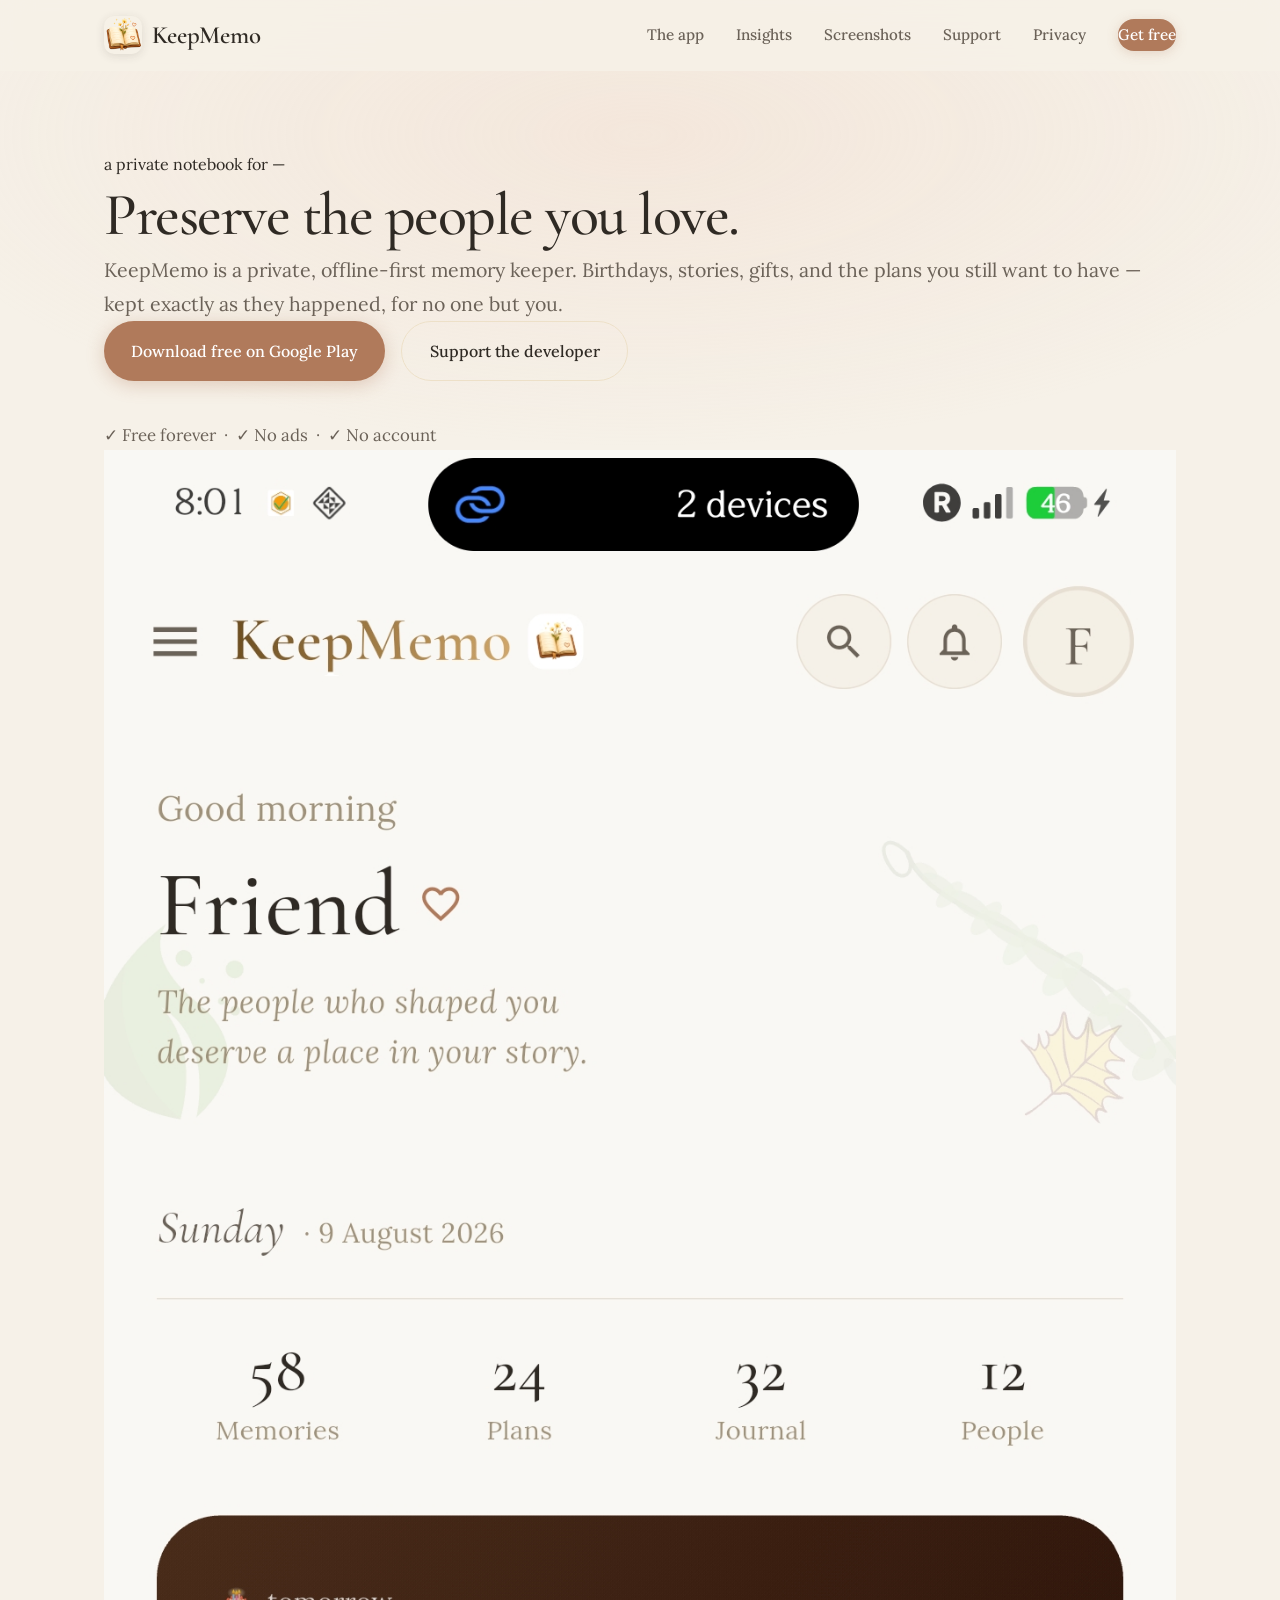
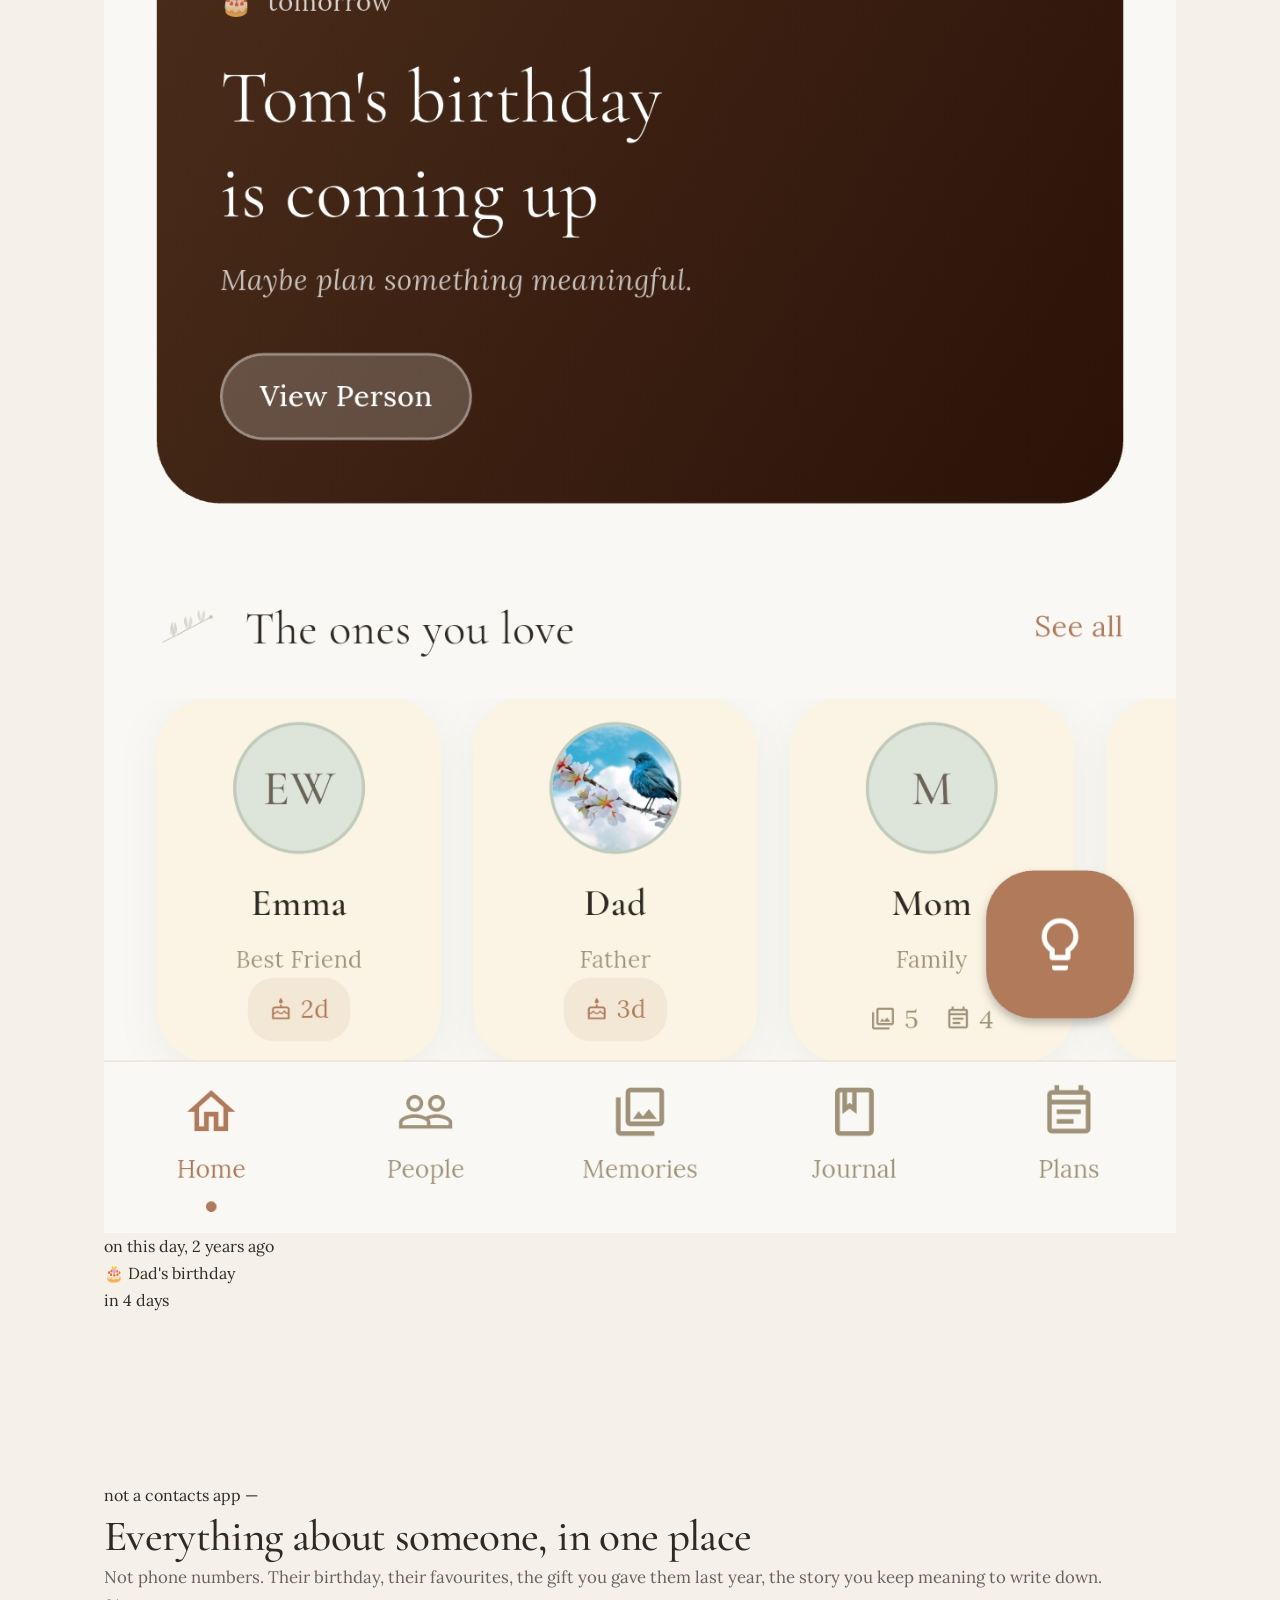
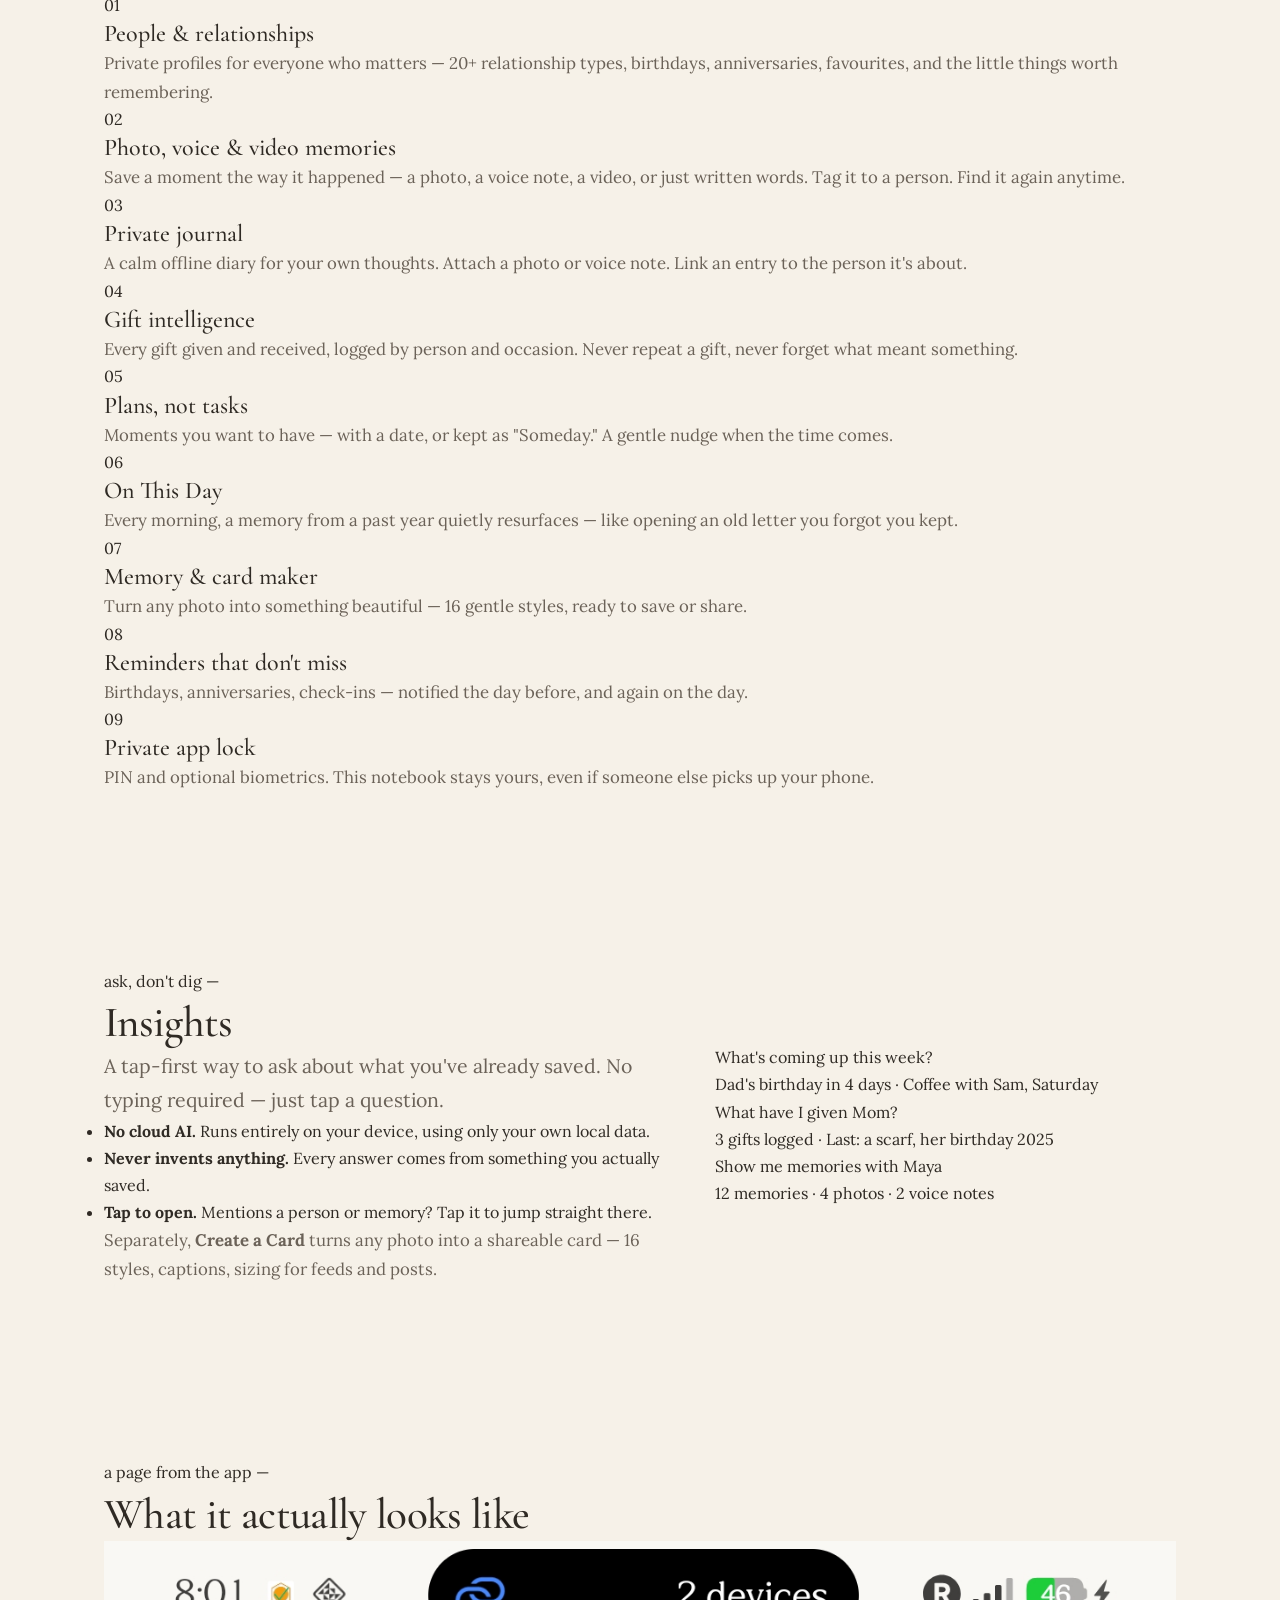
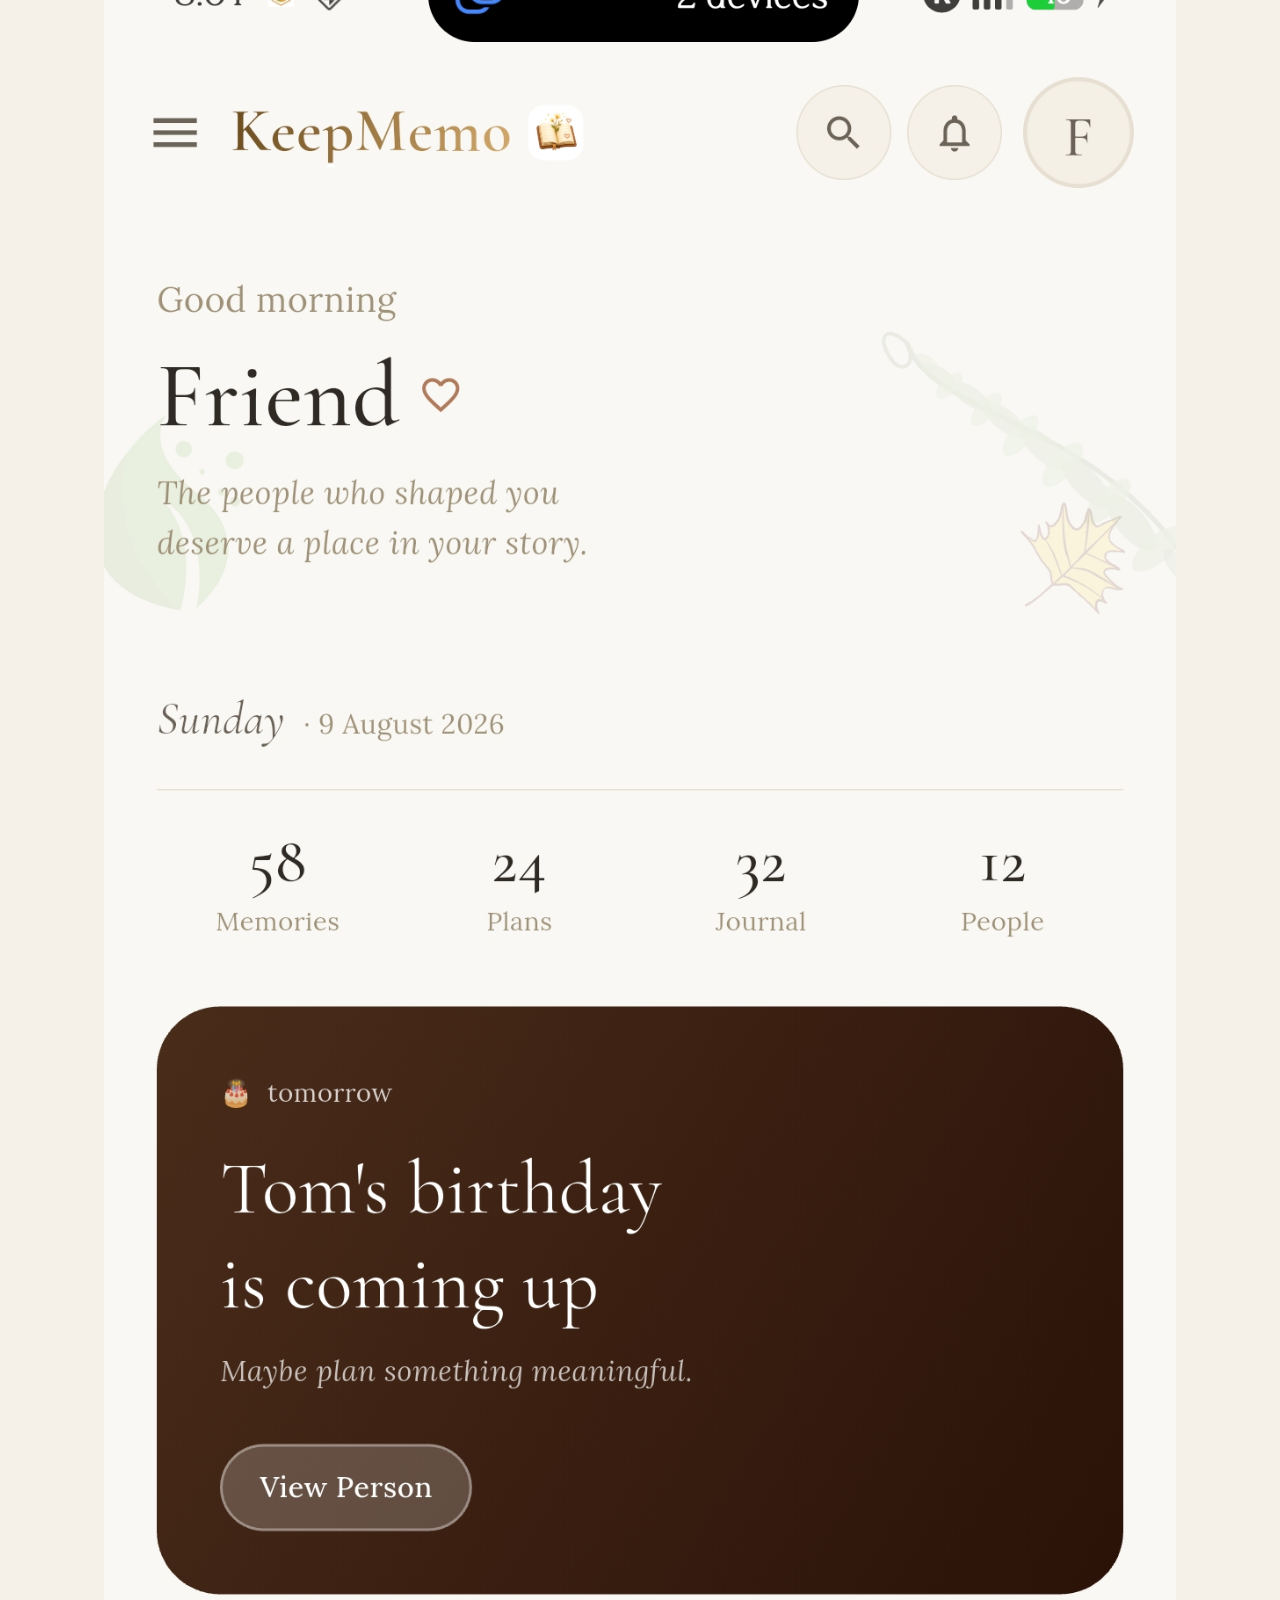
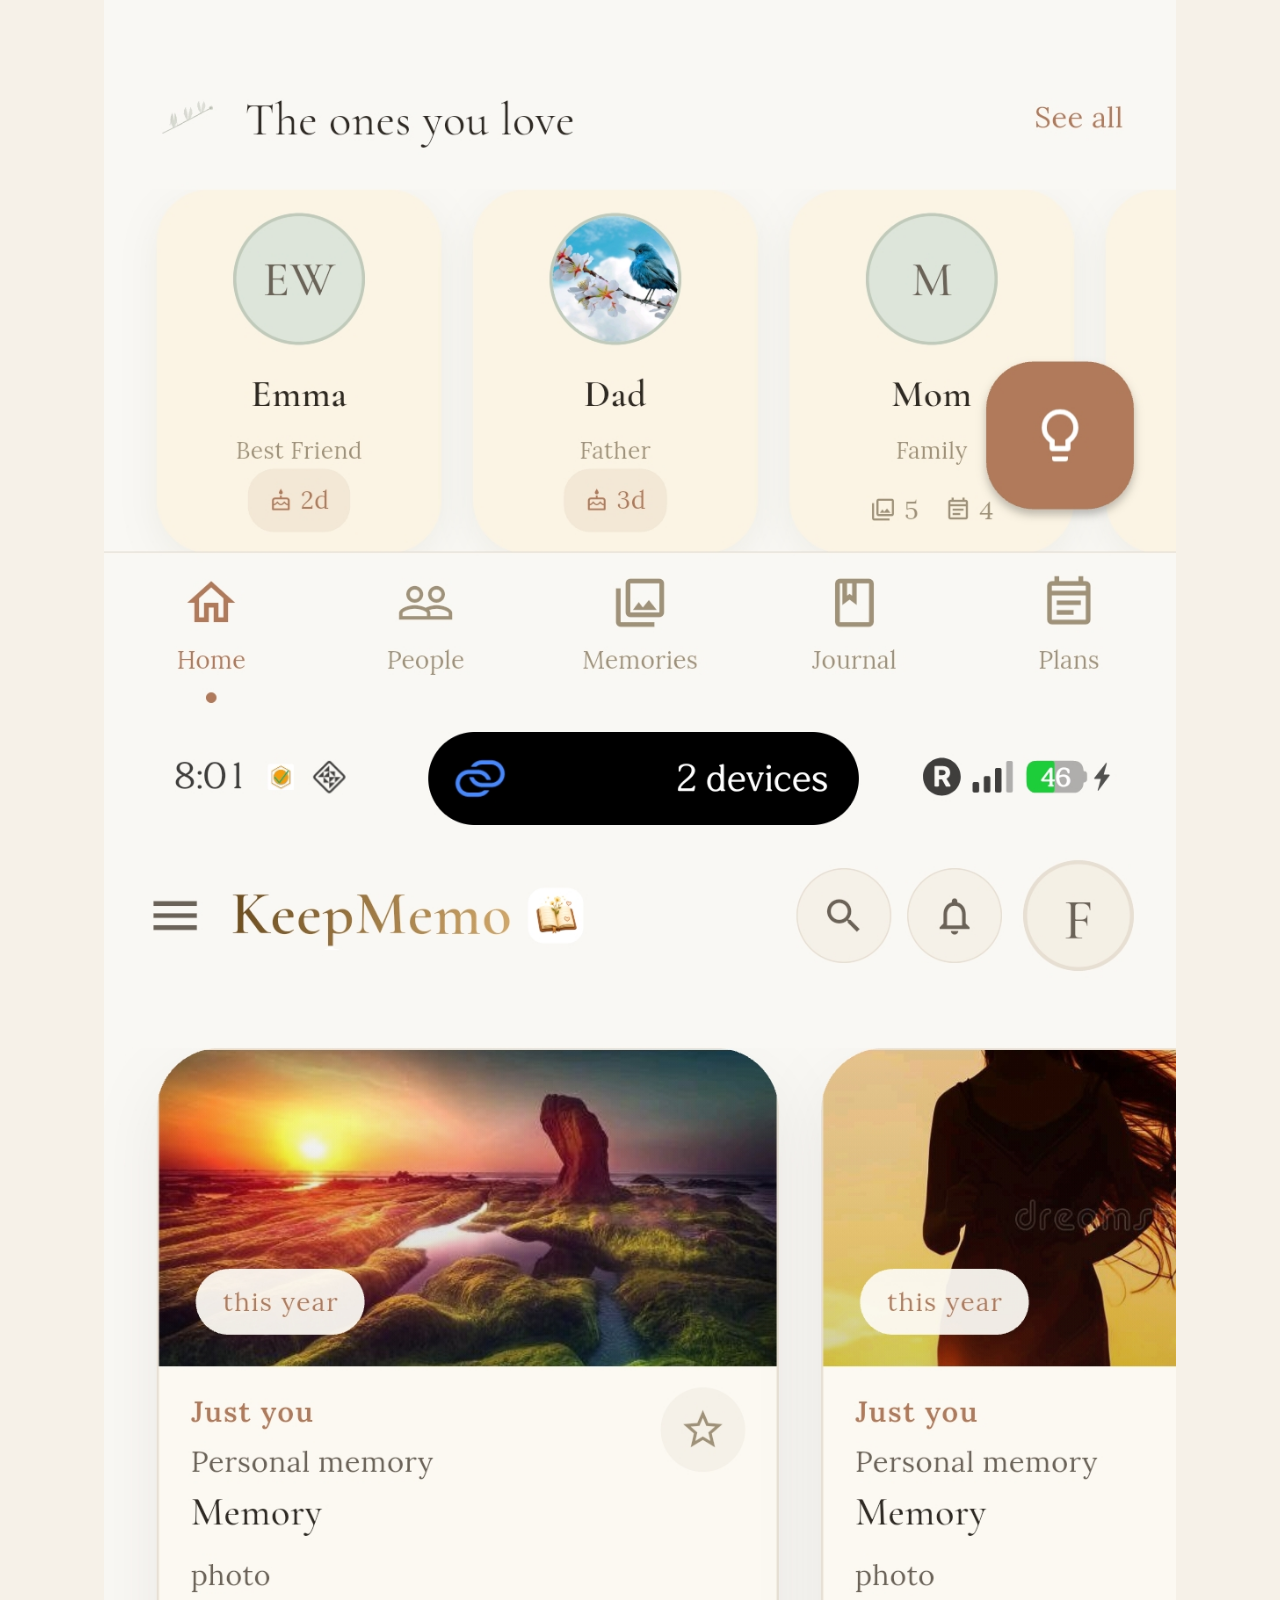
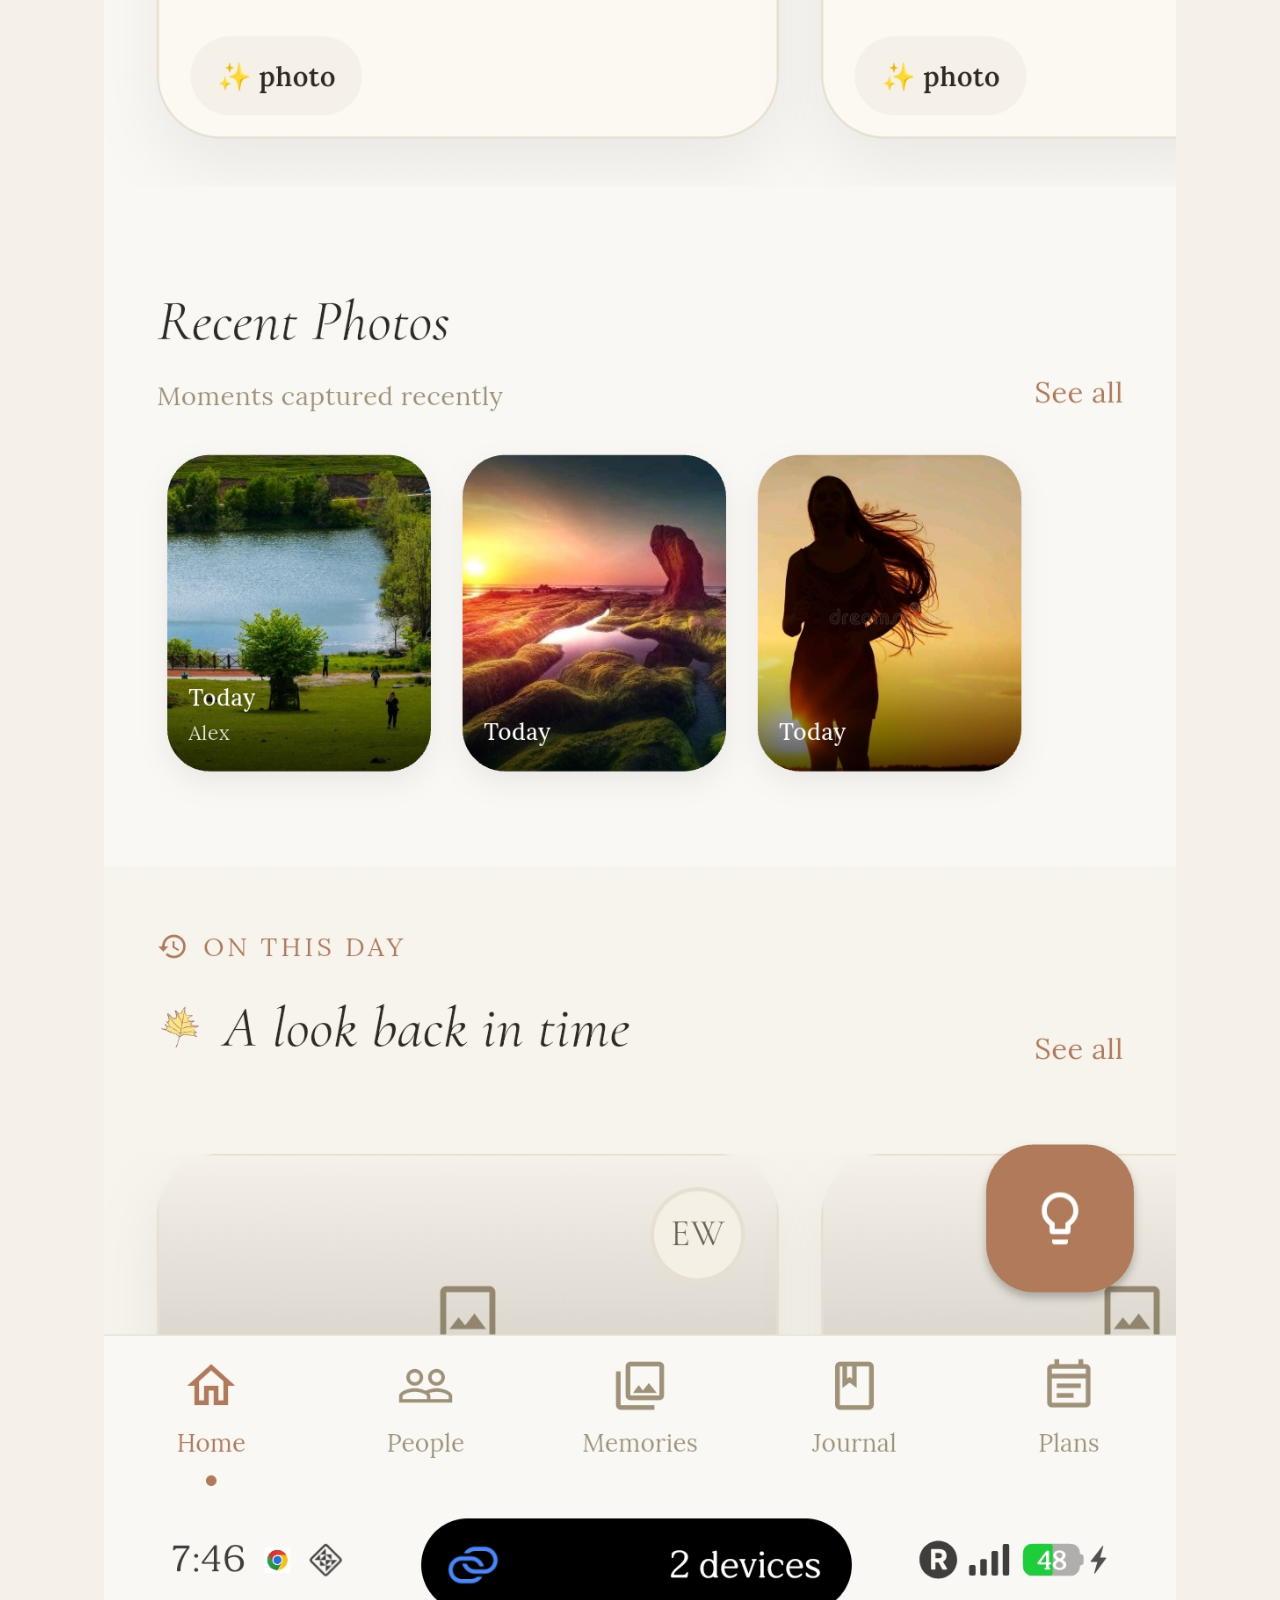
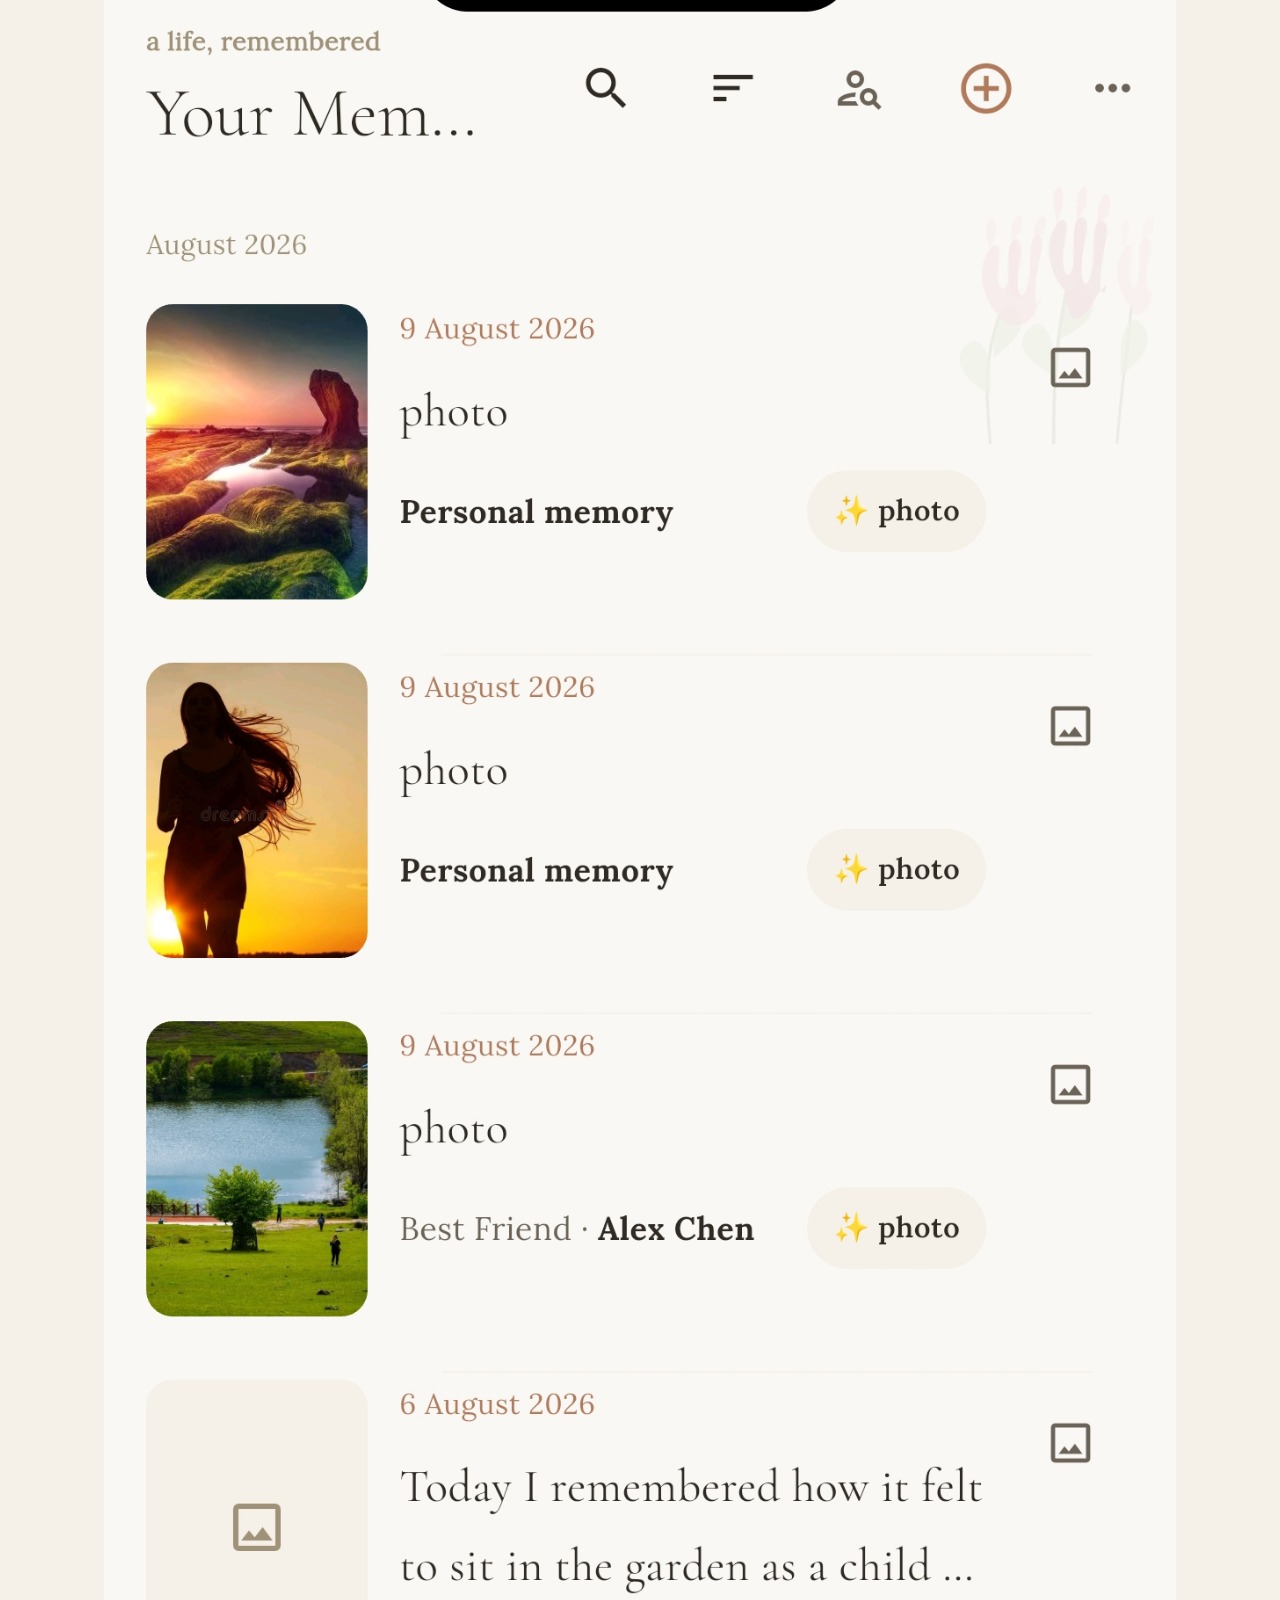
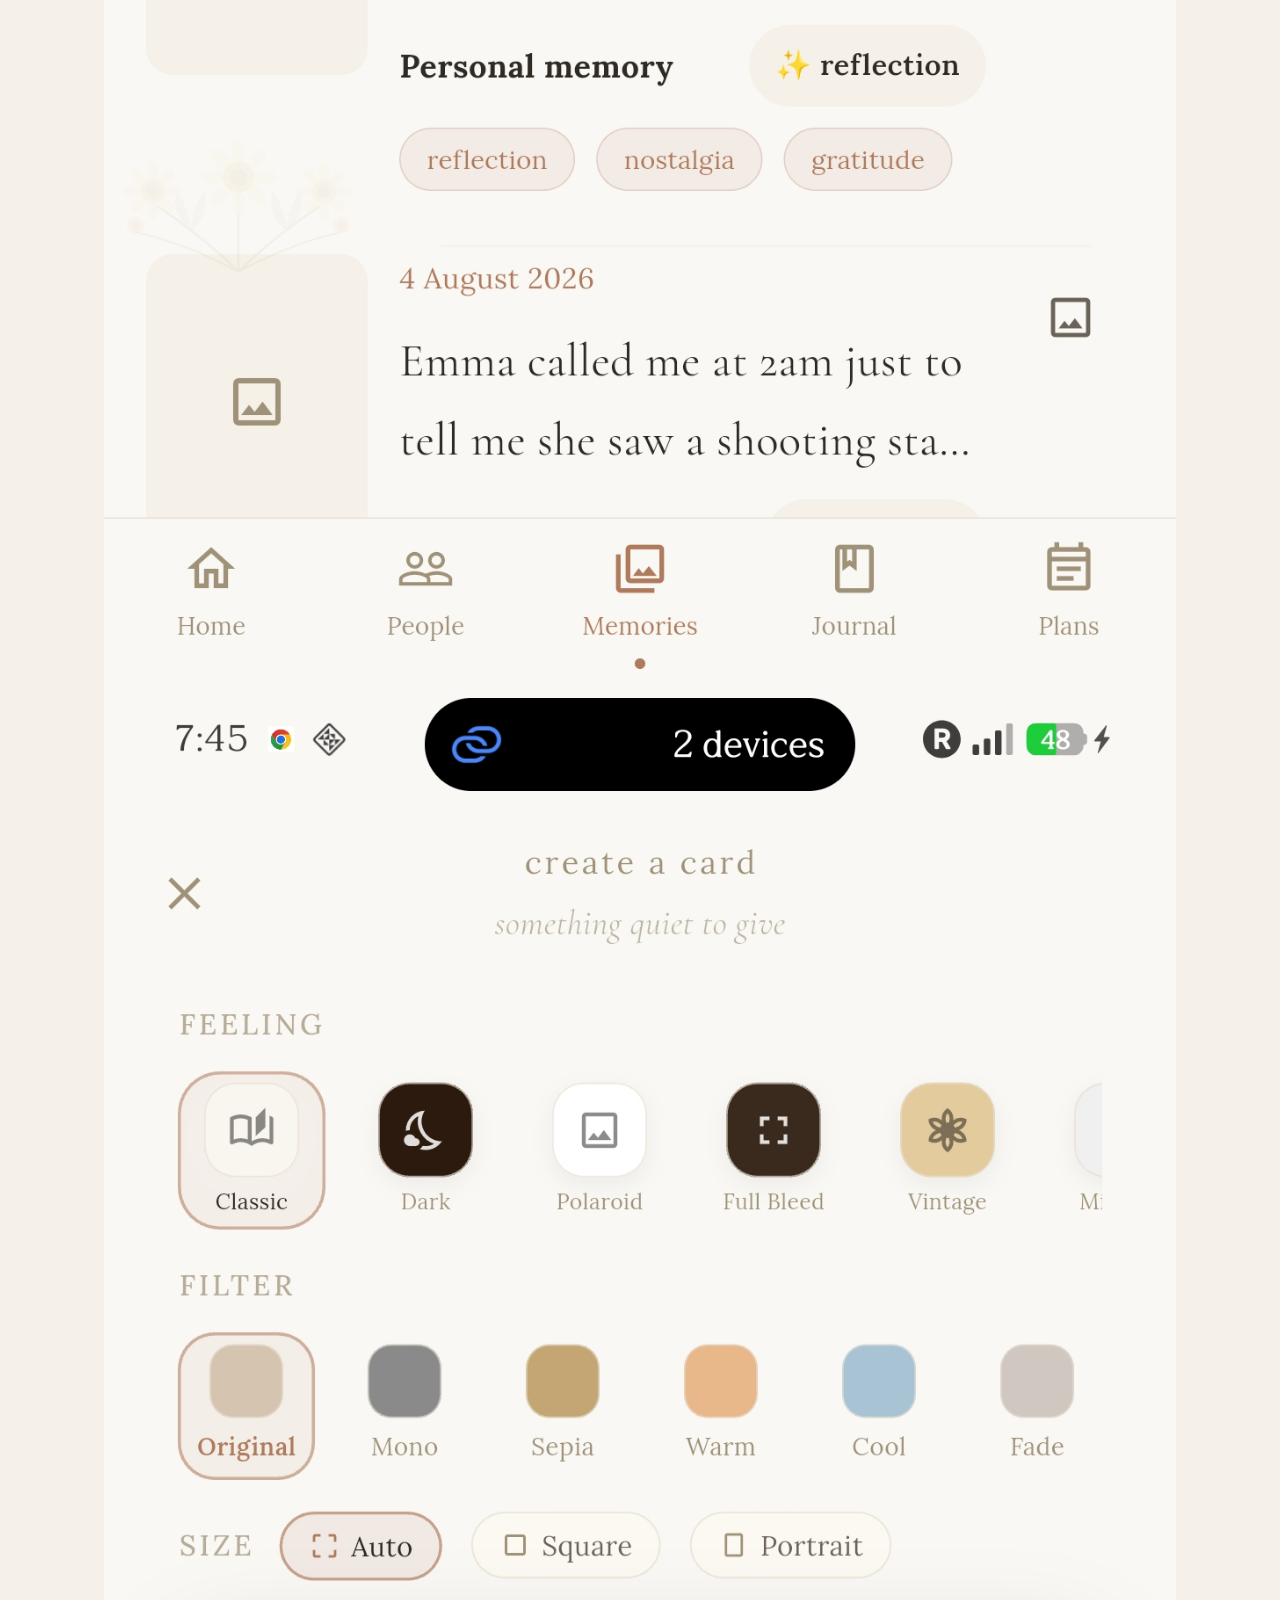
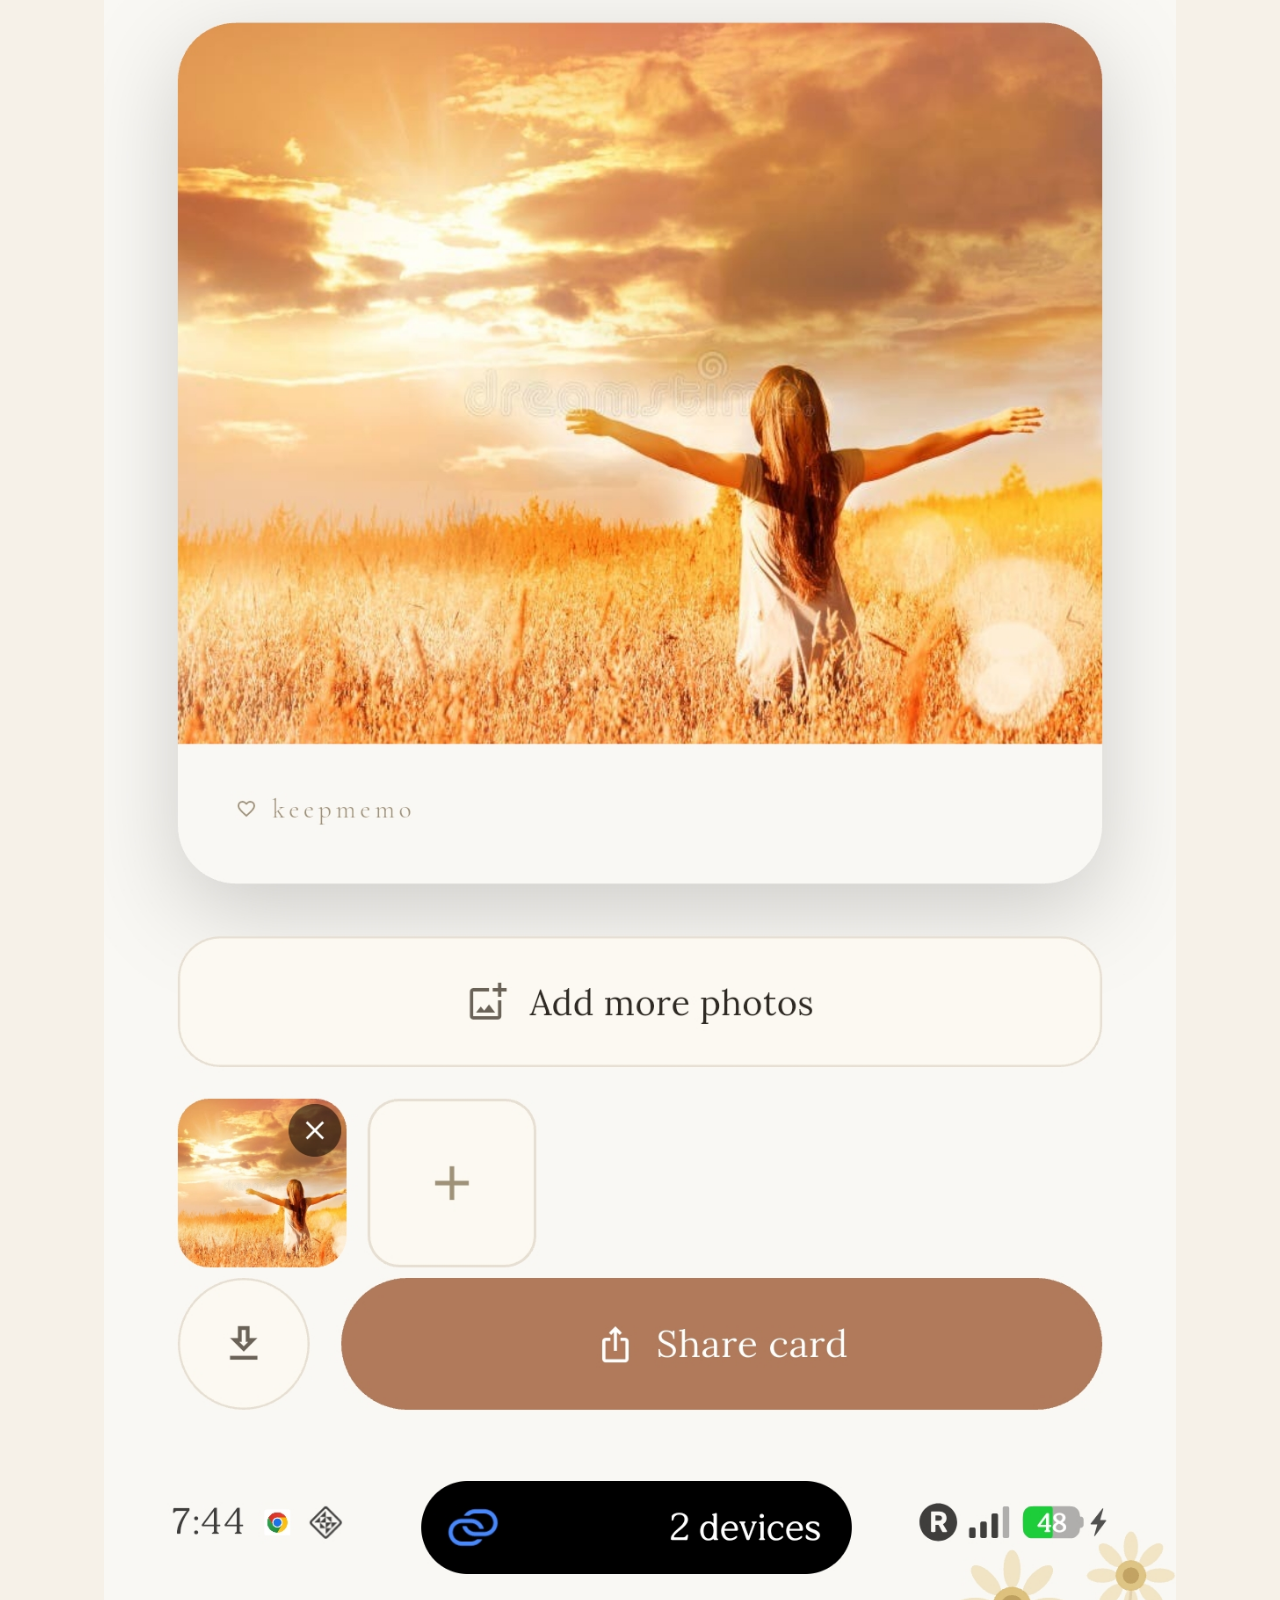
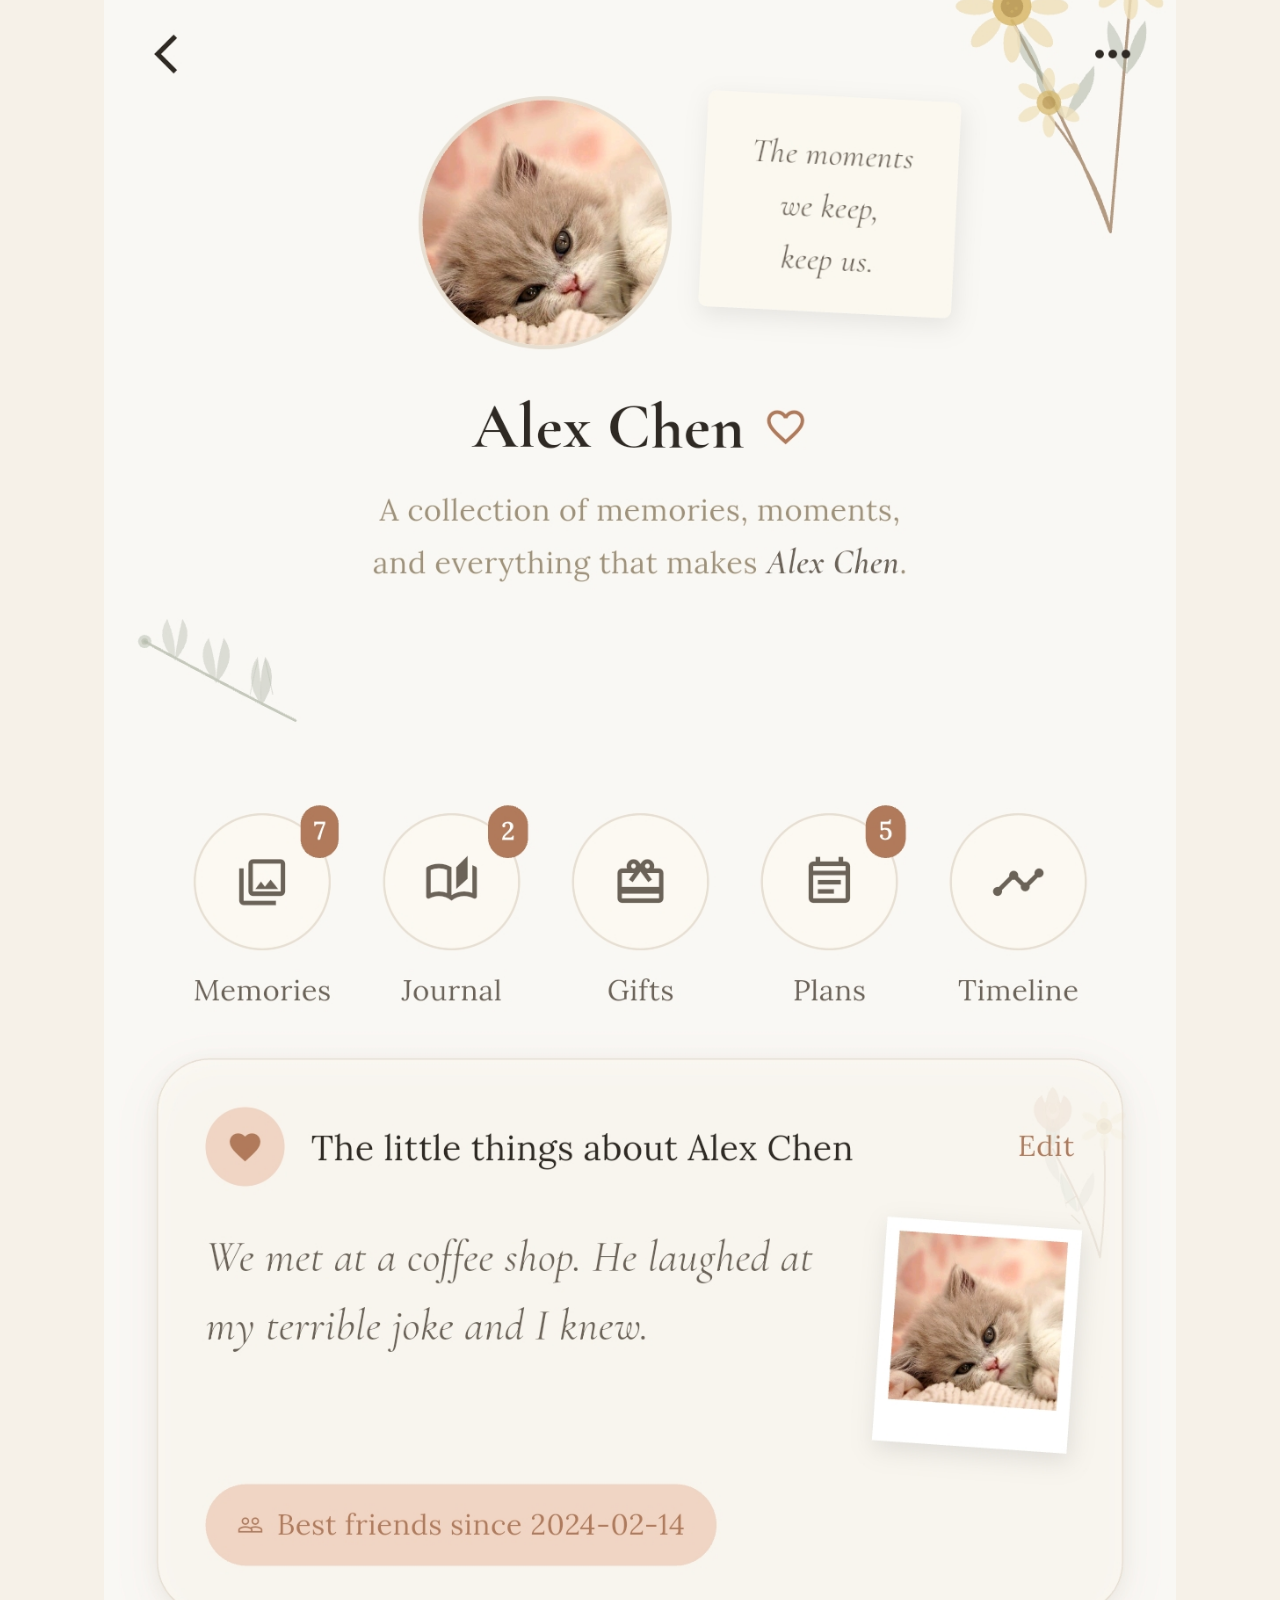
==== commit 8614bf63: "Update index.html" ====
--- a/index.html
+++ b/index.html
@@ -1,642 +1,491 @@
 <!DOCTYPE html>
 <html lang="en">
 <head>
-  <meta charset="UTF-8" />
-  <meta name="viewport" content="width=device-width, initial-scale=1.0" />
-
-  <title>KeepMemo — Free Private Journal & Memory Keeper (No Ads)</title>
-  <meta name="description" content="KeepMemo is a private, offline-first memory keeper for the people you love. Birthdays, gifts, journal, plans, and on-device Insights — completely free, no ads, no account." />
-  <meta name="keywords" content="KeepMemo, free private journal, ad free journal app, offline diary, birthday reminder, gift tracker, on this day, memory card maker, no ads notebook, free Android journal, relationship memory keeper, support indie developer" />
-  <meta name="author" content="Marason Tleitu" />
-  <meta name="robots" content="index, follow, max-image-preview:large" />
-  <meta name="theme-color" content="#B07A5B" />
-  <link rel="canonical" href="https://cleversta.github.io/keepmemo-web/" />
-
-  <meta property="og:type" content="website" />
-  <meta property="og:title" content="KeepMemo — Private Journal & Relationship Memory Keeper" />
-  <meta property="og:description" content="Private, offline-first memory keeper. Birthdays, gifts, journal, plans, and on-device Insights. Completely free, ad-free, no account." />
-  <meta property="og:url" content="https://cleversta.github.io/keepmemo-web/" />
-  <meta property="og:site_name" content="KeepMemo" />
-  <meta property="og:locale" content="en_US" />
-  <meta property="og:image" content="https://cleversta.github.io/keepmemo-web/assets/app-icon.png" />
-  <meta property="og:image:alt" content="KeepMemo app icon" />
-
-  <meta name="twitter:card" content="summary_large_image" />
-  <meta name="twitter:title" content="KeepMemo — Private Journal & Memory Keeper App" />
-  <meta name="twitter:description" content="Completely free, no ads. Private journal, gift tracker, on-device Insights. Free on Google Play." />
-  <meta name="twitter:image" content="https://cleversta.github.io/keepmemo-web/assets/app-icon.png" />
-
-  <script type="application/ld+json">
-  {
-    "@context": "https://schema.org",
-    "@type": "SoftwareApplication",
-    "name": "KeepMemo",
-    "operatingSystem": "Android",
-    "applicationCategory": "LifestyleApplication",
-    "description": "Private, offline-first relationship memory keeper. Birthdays, gifts, journal, plans, on-device Insights, and memory cards. No account, no subscriptions, no ads.",
-    "offers": { "@type": "Offer", "price": "0", "priceCurrency": "USD" },
-    "author": { "@type": "Person", "name": "Marason Tleitu", "email": "cleverstar02@gmail.com", "url": "https://cleversta.github.io/about_me/" },
-    "url": "https://cleversta.github.io/keepmemo-web/",
-    "image": "https://cleversta.github.io/keepmemo-web/assets/app-icon.png"
-  }
-  </script>
-  <script type="application/ld+json">
-  {
-    "@context": "https://schema.org",
-    "@type": "FAQPage",
-    "mainEntity": [
-      { "@type": "Question", "name": "Is KeepMemo free?", "acceptedAnswer": { "@type": "Answer", "text": "Yes. KeepMemo is completely free. No paid tier, no subscriptions, and no in-app purchases required. No account is required." } },
-      { "@type": "Question", "name": "Does KeepMemo have ads?", "acceptedAnswer": { "@type": "Answer", "text": "No. KeepMemo is ad-free. There are no banners, video ads, or watch-to-unlock features." } },
-      { "@type": "Question", "name": "Does KeepMemo work offline?", "acceptedAnswer": { "@type": "Answer", "text": "Yes. KeepMemo is offline-first. Your journal, memories, birthdays, gifts, and plans all work without internet. Backup and Google Drive sync are optional and off by default." } },
-      { "@type": "Question", "name": "Is my data private in KeepMemo?", "acceptedAnswer": { "@type": "Answer", "text": "Yes. All data stays on your device by default in a local database. There is no account, no analytics tracking of your content, and no cloud AI reading your journal — even the Insights feature answers questions using only your local data, on-device." } },
-      { "@type": "Question", "name": "What is Insights?", "acceptedAnswer": { "@type": "Answer", "text": "Insights is a tap-first way to ask questions about what you've already saved — upcoming dates, people, memories, gifts, and plans. It runs entirely on your device using your local data, with no cloud AI and no language model download." } },
-      { "@type": "Question", "name": "Can KeepMemo remind me of birthdays and anniversaries?", "acceptedAnswer": { "@type": "Answer", "text": "Yes. You can set yearly, monthly, weekly, or daily reminders for any date, and get notified the day before and on the day." } },
-      { "@type": "Question", "name": "What is On This Day in KeepMemo?", "acceptedAnswer": { "@type": "Answer", "text": "On This Day quietly resurfaces a memory from the same date in a previous year — like finding an old letter. It helps you rediscover private moments you saved in your memory journal." } }
-    ]
-  }
-  </script>
-
-  <link rel="preconnect" href="https://fonts.googleapis.com" />
-  <link rel="preconnect" href="https://fonts.gstatic.com" crossorigin />
-  <link href="https://fonts.googleapis.com/css2?family=Cormorant+Garamond:ital,wght@0,400;0,500;0,600;0,700;1,400&family=Lora:ital,wght@0,400;0,500;0,600;1,400&display=swap" rel="stylesheet" />
-
-  <link rel="stylesheet" href="styles.css" />
-  <link rel="icon" type="image/png" href="assets/app-icon.png" />
-  <link rel="apple-touch-icon" href="assets/app-icon.png" />
+<meta charset="UTF-8" />
+<meta name="viewport" content="width=device-width, initial-scale=1.0" />
+
+<title>KeepMemo — Free Private Journal & Memory Keeper (No Ads)</title>
+<meta name="description" content="KeepMemo is a private, offline-first memory keeper for the people you love. Birthdays, gifts, journal, plans, and on-device Insights — completely free, no ads, no account." />
+<meta name="keywords" content="KeepMemo, free private journal, ad free journal app, offline diary, birthday reminder, gift tracker, on this day, memory card maker, no ads notebook, free Android journal, relationship memory keeper" />
+<meta name="author" content="Marason Tleitu" />
+<meta name="robots" content="index, follow, max-image-preview:large" />
+<meta name="theme-color" content="#B07A5B" />
+<link rel="canonical" href="https://cleversta.github.io/keepmemo-web/" />
+
+<meta property="og:type" content="website" />
+<meta property="og:title" content="KeepMemo — Private Journal & Relationship Memory Keeper" />
+<meta property="og:description" content="Private, offline-first memory keeper. Birthdays, gifts, journal, plans, and on-device Insights. Completely free, ad-free, no account." />
+<meta property="og:url" content="https://cleversta.github.io/keepmemo-web/" />
+<meta property="og:site_name" content="KeepMemo" />
+<meta property="og:image" content="https://cleversta.github.io/keepmemo-web/assets/app-icon.png" />
+
+<script type="application/ld+json">
+{
+  "@context": "https://schema.org",
+  "@type": "SoftwareApplication",
+  "name": "KeepMemo",
+  "operatingSystem": "Android",
+  "applicationCategory": "LifestyleApplication",
+  "description": "Private, offline-first relationship memory keeper. Birthdays, gifts, journal, plans, on-device Insights, and memory cards. No account, no subscriptions, no ads.",
+  "offers": { "@type": "Offer", "price": "0", "priceCurrency": "USD" },
+  "author": { "@type": "Person", "name": "Marason Tleitu", "email": "cleverstar02@gmail.com", "url": "https://cleversta.github.io/about_me/" },
+  "url": "https://cleversta.github.io/keepmemo-web/",
+  "image": "https://cleversta.github.io/keepmemo-web/assets/app-icon.png"
+}
+</script>
+<script type="application/ld+json">
+{
+  "@context": "https://schema.org",
+  "@type": "FAQPage",
+  "mainEntity": [
+    { "@type": "Question", "name": "Is KeepMemo free?", "acceptedAnswer": { "@type": "Answer", "text": "Yes. KeepMemo is completely free. No paid tier, no subscriptions, and no in-app purchases required. No account is required." } },
+    { "@type": "Question", "name": "Does KeepMemo have ads?", "acceptedAnswer": { "@type": "Answer", "text": "No. KeepMemo is ad-free." } },
+    { "@type": "Question", "name": "Does KeepMemo work offline?", "acceptedAnswer": { "@type": "Answer", "text": "Yes. KeepMemo is offline-first. Backup and Google Drive sync are optional and off by default." } },
+    { "@type": "Question", "name": "What is Insights?", "acceptedAnswer": { "@type": "Answer", "text": "Insights answers questions about your own saved data — on-device, with no cloud AI and no model download." } }
+  ]
+}
+</script>
+
+<link rel="preconnect" href="https://fonts.googleapis.com" />
+<link rel="preconnect" href="https://fonts.gstatic.com" crossorigin />
+<link href="https://fonts.googleapis.com/css2?family=Cormorant+Garamond:ital,wght@0,400;0,500;0,600;0,700;1,400;1,500;1,600&family=Lora:ital,wght@0,400;0,500;0,600;1,400&display=swap" rel="stylesheet" />
+
+<link rel="stylesheet" href="styles.css" />
+<link rel="icon" type="image/png" href="assets/app-icon.png" />
+<link rel="apple-touch-icon" href="assets/app-icon.png" />
 </head>
 <body>
 
-  <!-- ========== HEADER ========== -->
-  <header class="site-header">
-    <div class="container">
-      <nav class="nav">
-        <a href="index.html" class="logo">
-          <span class="logo-mark"><img src="assets/app-icon.png" alt="KeepMemo app icon" width="36" height="36" /></span>
-          KeepMemo
-        </a>
-        <ul class="nav-links" id="navLinks">
-          <li><a href="#features">Features</a></li>
-          <li><a href="#insights">Insights</a></li>
-          <li><a href="#screenshots">Screenshots</a></li>
-          <li><a href="#support">Support</a></li>
-          <li><a href="https://cleversta.github.io/privacy-policy/" target="_blank" rel="noopener">Privacy</a></li>
-          <li><a href="#download" class="nav-cta">Get free</a></li>
+<header class="site-header">
+  <div class="container nav">
+    <a href="index.html" class="logo">
+      <span class="logo-mark"><img src="assets/app-icon.png" alt="KeepMemo" width="34" height="34" /></span>
+      KeepMemo
+    </a>
+    <ul class="nav-links" id="navLinks">
+      <li><a href="#entries">The app</a></li>
+      <li><a href="#insights">Insights</a></li>
+      <li><a href="#scraps">Screenshots</a></li>
+      <li><a href="#support">Support</a></li>
+      <li><a href="https://cleversta.github.io/privacy-policy/" target="_blank" rel="noopener">Privacy</a></li>
+      <li><a href="#download" class="nav-cta">Get free</a></li>
+    </ul>
+    <button class="menu-toggle" id="menuToggle" aria-label="Toggle menu"><span></span><span></span><span></span></button>
+  </div>
+</header>
+
+<!-- ========== HERO — open notebook spread ========== -->
+<section class="hero">
+  <div class="container hero-grid">
+    <div class="hero-text">
+      <span class="handwritten">a private notebook for —</span>
+      <h1>Preserve the people you love.</h1>
+      <p class="lead">KeepMemo is a private, offline-first memory keeper. Birthdays, stories, gifts, and the plans you still want to have — kept exactly as they happened, for no one but you.</p>
+      <div class="hero-actions">
+        <a href="#download" class="btn btn-primary">Download free on Google Play</a>
+        <a href="#support" class="btn btn-secondary">Support the developer</a>
+      </div>
+      <p class="hero-stamp">✓ Free forever &nbsp;·&nbsp; ✓ No ads &nbsp;·&nbsp; ✓ No account</p>
+    </div>
+    <div class="hero-scrap">
+      <div class="polaroid polaroid-1">
+        <img src="assets/keepmemo1.jpg" alt="KeepMemo screenshot" loading="lazy" />
+        <span class="polaroid-caption">on this day, 2 years ago</span>
+      </div>
+      <div class="washi-tape tape-1"></div>
+      <div class="sticky-note note-1">🎂 Dad's birthday<br>in 4 days</div>
+    </div>
+  </div>
+</section>
+
+<!-- ========== JOURNAL ENTRIES — features as diary entries ========== -->
+<section class="section entries-section" id="entries">
+  <div class="container">
+    <div class="section-head">
+      <span class="handwritten">not a contacts app —</span>
+      <h2>Everything about someone, in one place</h2>
+      <p class="section-sub">Not phone numbers. Their birthday, their favourites, the gift you gave them last year, the story you keep meaning to write down.</p>
+    </div>
+
+    <div class="entry-list">
+      <article class="entry">
+        <div class="entry-mark">01</div>
+        <div class="entry-body">
+          <h3>People &amp; relationships</h3>
+          <p>Private profiles for everyone who matters — 20+ relationship types, birthdays, anniversaries, favourites, and the little things worth remembering.</p>
+        </div>
+      </article>
+      <article class="entry">
+        <div class="entry-mark">02</div>
+        <div class="entry-body">
+          <h3>Photo, voice &amp; video memories</h3>
+          <p>Save a moment the way it happened — a photo, a voice note, a video, or just written words. Tag it to a person. Find it again anytime.</p>
+        </div>
+      </article>
+      <article class="entry">
+        <div class="entry-mark">03</div>
+        <div class="entry-body">
+          <h3>Private journal</h3>
+          <p>A calm offline diary for your own thoughts. Attach a photo or voice note. Link an entry to the person it's about.</p>
+        </div>
+      </article>
+      <article class="entry">
+        <div class="entry-mark">04</div>
+        <div class="entry-body">
+          <h3>Gift intelligence</h3>
+          <p>Every gift given and received, logged by person and occasion. Never repeat a gift, never forget what meant something.</p>
+        </div>
+      </article>
+      <article class="entry">
+        <div class="entry-mark">05</div>
+        <div class="entry-body">
+          <h3>Plans, not tasks</h3>
+          <p>Moments you want to have — with a date, or kept as "Someday." A gentle nudge when the time comes.</p>
+        </div>
+      </article>
+      <article class="entry">
+        <div class="entry-mark">06</div>
+        <div class="entry-body">
+          <h3>On This Day</h3>
+          <p>Every morning, a memory from a past year quietly resurfaces — like opening an old letter you forgot you kept.</p>
+        </div>
+      </article>
+      <article class="entry">
+        <div class="entry-mark">07</div>
+        <div class="entry-body">
+          <h3>Memory &amp; card maker</h3>
+          <p>Turn any photo into something beautiful — 16 gentle styles, ready to save or share.</p>
+        </div>
+      </article>
+      <article class="entry">
+        <div class="entry-mark">08</div>
+        <div class="entry-body">
+          <h3>Reminders that don't miss</h3>
+          <p>Birthdays, anniversaries, check-ins — notified the day before, and again on the day.</p>
+        </div>
+      </article>
+      <article class="entry">
+        <div class="entry-mark">09</div>
+        <div class="entry-body">
+          <h3>Private app lock</h3>
+          <p>PIN and optional biometrics. This notebook stays yours, even if someone else picks up your phone.</p>
+        </div>
+      </article>
+    </div>
+  </div>
+</section>
+
+<!-- ========== INSIGHTS — as a real conversation ========== -->
+<section class="section insights-section" id="insights">
+  <div class="container">
+    <div class="insights-layout">
+      <div class="insights-text">
+        <span class="handwritten">ask, don't dig —</span>
+        <h2>Insights</h2>
+        <p class="lead">A tap-first way to ask about what you've already saved. No typing required — just tap a question.</p>
+        <ul class="plain-list">
+          <li><strong>No cloud AI.</strong> Runs entirely on your device, using only your own local data.</li>
+          <li><strong>Never invents anything.</strong> Every answer comes from something you actually saved.</li>
+          <li><strong>Tap to open.</strong> Mentions a person or memory? Tap it to jump straight there.</li>
         </ul>
-        <button class="menu-toggle" id="menuToggle" aria-label="Toggle menu"><span></span><span></span><span></span></button>
-      </nav>
-    </div>
-  </header>
-
-  <!-- ========== HERO ========== -->
-  <section class="hero">
-    <div class="container">
-      <div class="hero-inner">
-        <div class="hero-content">
-          <span class="eyebrow">100% free · No ads · Offline-first</span>
-          <h1>Preserve the people you love</h1>
-          <p class="lead">
-            KeepMemo is a private, offline-first memory keeper. Birthdays, stories, shared
-            moments, gifts, and the plans you still want to have — remembered exactly right,
-            with no account, no subscriptions, nothing hidden.
-          </p>
-          <div class="hero-actions">
-            <a href="#download" class="btn btn-primary">Download free on Google Play</a>
-            <a href="#support" class="btn btn-secondary">Support the developer</a>
-          </div>
-          <div class="hero-trust">
-            <span>✓ Completely free</span>
-            <span>✓ No ads ever</span>
-            <span>✓ No account needed</span>
-          </div>
-        </div>
-
-        <div class="hero-visual">
-          <div class="phone-mockup">
-            <div class="phone-screen">
-              <div class="mock-header">
-                <div class="mock-title">Today</div>
-                <div class="mock-avatar">Y</div>
-              </div>
-              <div class="mock-card highlight">
-                <div class="mock-card-label">On This Day</div>
-                <div class="mock-card-text">"We walked by the river and talked until the streetlights came on."</div>
-                <span class="mock-tag">2 years ago · Maya</span>
-              </div>
-              <div class="mock-card">
-                <div class="mock-card-label">Coming up</div>
-                <div class="mock-card-text">Dad's birthday — in 4 days</div>
-              </div>
-              <div class="mock-card">
-                <div class="mock-card-label">Recent memory</div>
-                <div class="mock-card-text">Coffee with Sam · voice note</div>
-              </div>
-            </div>
-          </div>
-          <div class="floating-badge top-right"><span class="badge-dot"></span>Birthday reminder set</div>
-          <div class="floating-badge bottom-left">🎁 Gift logged for Mom</div>
-        </div>
-      </div>
-    </div>
-  </section>
-
-  <!-- ========== CORE FEATURES ========== -->
-  <section class="section features" id="features">
-    <div class="container">
-      <div class="section-header reveal">
-        <span class="eyebrow">Not another contacts app</span>
-        <h2>One place for memories, birthdays, gifts &amp; plans</h2>
-        <p>KeepMemo is a private notebook and relationship journal — for stories, important dates, gift history, and the feelings that make people matter.</p>
-      </div>
-
-      <div class="features-grid">
-        <article class="feature-card reveal reveal-delay-1">
-          <div class="feature-icon">👥</div>
-          <h3>Rich people profiles</h3>
-          <p>20+ relationship types, 20+ milestone date labels, favourites, personality notes, and emotional-moment fields for everyone who matters.</p>
-        </article>
-        <article class="feature-card reveal reveal-delay-2">
-          <div class="feature-icon">📸</div>
-          <h3>Photo, voice &amp; video memories</h3>
-          <p>Save moments in any format. Tag people, star favourites, and search your memory journal anytime.</p>
-        </article>
-        <article class="feature-card reveal reveal-delay-3">
-          <div class="feature-icon">📔</div>
-          <h3>Private journal</h3>
-          <p>A calm offline diary for your thoughts. Attach photos or voice. Link entries to the people they're about.</p>
-        </article>
-        <article class="feature-card reveal reveal-delay-4">
-          <div class="feature-icon">🎁</div>
-          <h3>Gift intelligence</h3>
-          <p>Log every gift given and received, by person and occasion. Never repeat a gift again.</p>
-        </article>
-        <article class="feature-card reveal reveal-delay-5">
-          <div class="feature-icon">📅</div>
-          <h3>Plans, not tasks</h3>
-          <p>Moments you want to have. Set a date, or keep it as "Someday" — a dream without a deadline.</p>
-        </article>
-        <article class="feature-card reveal reveal-delay-6">
-          <div class="feature-icon">🌅</div>
-          <h3>On This Day</h3>
-          <p>Every morning, a memory from a past year quietly resurfaces — like opening an old letter.</p>
-        </article>
-        <article class="feature-card reveal reveal-delay-6">
-          <div class="feature-icon">✨</div>
-          <h3>Memory &amp; card maker</h3>
-          <p>Turn any photo into a beautiful card — 16 styles, for memories or freeform sharing.</p>
-        </article>
-        <article class="feature-card reveal reveal-delay-6">
-          <div class="feature-icon">🔔</div>
-          <h3>Reminders that don't miss</h3>
-          <p>Birthdays, anniversaries, and check-ins — notified the day before and on the day.</p>
-        </article>
-        <article class="feature-card reveal reveal-delay-6">
-          <div class="feature-icon">🔒</div>
-          <h3>Private app lock</h3>
-          <p>PIN and optional biometrics. Your emotional notebook stays yours, even off your phone's screen.</p>
-        </article>
-      </div>
-    </div>
-  </section>
-
-  <!-- ========== INSIGHTS SIGNATURE FEATURE ========== -->
-  <section class="section insights-section" id="insights">
-    <div class="container">
-      <div class="insights-layout">
-        <div class="insights-content reveal">
-          <span class="eyebrow">Ask, don't dig</span>
-          <h2>Insights — tap questions about your own memories</h2>
-          <p class="lead">
-            A private, tap-first guide to what you've already saved. Ask about upcoming dates,
-            a person, a memory, a gift, or a plan — and get an instant answer pulled straight
-            from your own local data.
-          </p>
-          <ul class="insights-list">
-            <li><strong>No cloud AI.</strong> No model download, no server call — Insights reads only your local database, on your device.</li>
-            <li><strong>Never invents anything.</strong> Answers come only from what you've actually saved. Nothing is generated or guessed.</li>
-            <li><strong>Tap to open.</strong> When an answer mentions a person, memory, or plan, tap it to jump straight there.</li>
-          </ul>
-          <p class="insights-note">Separate from Insights: <strong>Create a Card</strong> — a freeform card maker for any photo on your phone, with 16 styles, captions, and sizing for feeds and posts.</p>
-        </div>
-        <div class="insights-visual reveal">
-          <div class="insight-card"><span class="insight-q">"What's coming up this week?"</span><span class="insight-a">Dad's birthday in 4 days · Coffee with Sam, Saturday</span></div>
-          <div class="insight-card"><span class="insight-q">"What have I given Mom?"</span><span class="insight-a">3 gifts logged · Last: scarf, her birthday 2025</span></div>
-          <div class="insight-card"><span class="insight-q">"Show me memories with Maya"</span><span class="insight-a">12 memories · 4 photos · 2 voice notes</span></div>
-        </div>
-      </div>
-    </div>
-  </section>
-
-  <!-- ========== SCREENSHOTS ========== -->
-  <section class="section screenshots" id="screenshots">
-    <div class="container">
-      <div class="section-header reveal">
-        <span class="eyebrow">See it in action</span>
-        <h2>A closer look at KeepMemo</h2>
-        <p>Real screens from the app — people, memories, journal, and On This Day.</p>
-      </div>
-      <div class="screenshot-gallery">
-        <div class="shot"><img src="assets/keepmemo1.jpg" alt="KeepMemo screenshot 1" loading="lazy" data-gallery="km" data-index="0"></div>
-        <div class="shot"><img src="assets/keepmemo2.jpg" alt="KeepMemo screenshot 2" loading="lazy" data-gallery="km" data-index="1"></div>
-        <div class="shot"><img src="assets/keepmemo3.jpg" alt="KeepMemo screenshot 3" loading="lazy" data-gallery="km" data-index="2"></div>
-        <div class="shot"><img src="assets/keepmemo4.jpg" alt="KeepMemo screenshot 4" loading="lazy" data-gallery="km" data-index="3"></div>
-        <div class="shot"><img src="assets/keepmemo5.jpg" alt="KeepMemo screenshot 5" loading="lazy" data-gallery="km" data-index="4"></div>
-        <div class="shot"><img src="assets/keepmemo6.jpg" alt="KeepMemo screenshot 6" loading="lazy" data-gallery="km" data-index="5"></div>
-      </div>
-    </div>
-  </section>
-
-  <!-- ========== MORE INSIDE THE APP ========== -->
-  <section class="section more-features">
-    <div class="container">
-      <div class="section-header reveal">
-        <span class="eyebrow">And there's more</span>
-        <h2>Quietly powerful, underneath the calm</h2>
-        <p>Small tools that add up — for people who want to stay close to the ones they love.</p>
-      </div>
-      <div class="more-grid">
-        <div class="more-item reveal"><div class="more-icon">🤝</div><h4>Check-ins</h4><p>Set a recurring reminder for people who live far away, so they never drift out of touch.</p></div>
-        <div class="more-item reveal"><div class="more-icon">🔍</div><h4>Search &amp; tags</h4><p>Search across people, memories, and journal entries. Organise memories with custom tags.</p></div>
-        <div class="more-item reveal"><div class="more-icon">🗓️</div><h4>Timeline</h4><p>See your memories, journal entries, and moments unfold in one chronological view.</p></div>
-        <div class="more-item reveal"><div class="more-icon">⭐</div><h4>Starred favourites</h4><p>Mark the memories that matter most for quick access anytime.</p></div>
-        <div class="more-item reveal"><div class="more-icon">🖼️</div><h4>Gallery view</h4><p>Browse all your photo and video memories visually, filtered by person, date, or tag.</p></div>
-        <div class="more-item reveal"><div class="more-icon">📊</div><h4>Year in Review</h4><p>A curated annual summary of your most meaningful people, memories, and moments.</p></div>
-        <div class="more-item reveal"><div class="more-icon">📱</div><h4>Home screen widgets</h4><p>Recent memories, upcoming reminders, or today's On This Day moment, at a glance.</p></div>
-        <div class="more-item reveal"><div class="more-icon">💾</div><h4>Backup &amp; restore</h4><p>Export or import a backup file anytime. Optional periodic auto-backup, fully local.</p></div>
-      </div>
-    </div>
-  </section>
-
-  <!-- ========== USE CASES ========== -->
-  <section class="section use-cases" id="use-cases">
-    <div class="container">
-      <div class="section-header reveal">
-        <span class="eyebrow">Search for what you need</span>
-        <h2>Private journal, birthday reminder, gift tracker &amp; more</h2>
-        <p>People find KeepMemo when they look for a private journal app, offline diary, anniversary reminder, emotional notebook, or a simple way to keep friends and family close.</p>
-      </div>
-      <div class="use-cases-grid">
-        <div class="use-case reveal reveal-delay-1"><div class="use-case-icon">💝</div><div><h4>Relationship journal &amp; private notes</h4><p>Write about the people you love. Every entry can link to their profile so nothing gets lost.</p></div></div>
-        <div class="use-case reveal reveal-delay-2"><div class="use-case-icon">🎂</div><div><h4>Birthday &amp; anniversary reminders</h4><p>Never miss another important date, notified the day before and on the day.</p></div></div>
-        <div class="use-case reveal reveal-delay-3"><div class="use-case-icon">📓</div><div><h4>Private notebook &amp; offline diary</h4><p>A calm private notebook for your thoughts. Fully offline. No account. No one else can see your diary.</p></div></div>
-        <div class="use-case reveal reveal-delay-4"><div class="use-case-icon">🎁</div><div><h4>Gift tracker app</h4><p>Remember every gift you've given and received. A simple gift history for thoughtful people.</p></div></div>
-        <div class="use-case reveal reveal-delay-4"><div class="use-case-icon">🕊️</div><div><h4>Preserving memories of someone gone</h4><p>Keep stories, photos, and voice notes of someone you've lost — a memory doesn't fade once it's written down.</p></div></div>
-        <div class="use-case reveal reveal-delay-4"><div class="use-case-icon">🤝</div><div><h4>Keep friends &amp; family close</h4><p>Set check-in reminders so the people you care about don't drift away just because life is busy.</p></div></div>
-        <div class="use-case reveal reveal-delay-4"><div class="use-case-icon">🌿</div><div><h4>Emotional diary &amp; memory keeper</h4><p>Capture feelings, not only facts. Voice notes, quiet reflections, and the small moments that matter most.</p></div></div>
-        <div class="use-case reveal reveal-delay-4"><div class="use-case-icon">📴</div><div><h4>Offline journal for Android</h4><p>Works without internet. Your private journal lives on your phone. Optional backup only when you choose.</p></div></div>
-      </div>
-    </div>
-  </section>
-
-  <!-- ========== HOW IT WORKS ========== -->
-  <section class="section how-it-works" id="how-it-works">
-    <div class="container">
-      <div class="section-header reveal">
-        <span class="eyebrow">Simple by design</span>
-        <h2>How KeepMemo works</h2>
-        <p>No complicated setup. Just start with the people who matter.</p>
-      </div>
-      <div class="steps">
-        <div class="step reveal reveal-delay-1"><div class="step-number">1</div><h3>Add someone</h3><p>Create a profile with their photo, birthday, important dates, and the little things that make them them.</p></div>
-        <div class="step reveal reveal-delay-2"><div class="step-number">2</div><h3>Capture moments</h3><p>Save photos, voice notes, videos, or written memories. Link them to the person they belong to.</p></div>
-        <div class="step reveal reveal-delay-3"><div class="step-number">3</div><h3>Plan &amp; remember</h3><p>Set reminders for birthdays and plans. Log gifts. Write in your private journal.</p></div>
-        <div class="step reveal reveal-delay-4"><div class="step-number">4</div><h3>Rediscover</h3><p>Every morning, On This Day brings back a memory from the past — or ask Insights directly.</p></div>
-      </div>
-    </div>
-  </section>
-
-  <!-- ========== PRIVACY ========== -->
-  <section class="section privacy-section" id="privacy">
-    <div class="container">
-      <div class="section-header reveal">
-        <span class="eyebrow">Your data never leaves you</span>
-        <h2>Privacy is not a feature.<br>It's the foundation.</h2>
-        <p>KeepMemo was built offline-first on purpose. Your memories stay on your device unless you decide otherwise.</p>
-      </div>
-      <div class="privacy-grid">
-        <div class="privacy-item reveal reveal-delay-1"><h3>Completely free &amp; ad-free</h3><p>No ads, no subscriptions, no paywalls. Built as the opposite of apps that monetize your attention.</p></div>
-        <div class="privacy-item reveal reveal-delay-2"><h3>No account needed</h3><p>Open the app and start. No email, no sign-up, no tracking profile created behind the scenes.</p></div>
-        <div class="privacy-item reveal reveal-delay-3"><h3>Everything stays local</h3><p>Data lives in a local database on your phone. Even Insights answers using only that local data — no cloud AI, ever.</p></div>
-      </div>
-      <p class="privacy-note reveal">Optional, and only if you choose: export a backup file anytime, enable periodic local auto-backup, or sign in with Google to sync backups to your own Drive. Nothing leaves your device without your action.</p>
-      <p class="text-center mt-2" style="margin-top: 1.5rem;">
-        <a href="https://cleversta.github.io/privacy-policy/" target="_blank" rel="noopener" style="color: var(--sepia); font-size: 1rem;">Read the full Privacy Policy →</a>
-      </p>
-    </div>
-  </section>
-
-  <!-- ========== FUTURE / ROADMAP ========== -->
-  <section class="section future-section" id="future">
-    <div class="container">
-      <div class="section-header reveal">
-        <span class="eyebrow">What's next</span>
-        <h2>Future of KeepMemo</h2>
-        <p>KeepMemo will keep growing quietly. Here are some directions being explored — your feedback helps decide what comes first.</p>
-      </div>
-      <div class="roadmap-grid">
-        <article class="roadmap-card reveal reveal-delay-1"><span class="roadmap-status soon">Coming soon</span><h3>iOS version</h3><p>Bring the same private, offline experience to iPhone and iPad users.</p></article>
-        <article class="roadmap-card reveal reveal-delay-2"><span class="roadmap-status soon">Coming soon</span><h3>More card styles</h3><p>Additional gentle designs for Create a Card so every memory can feel unique.</p></article>
-        <article class="roadmap-card reveal reveal-delay-3"><span class="roadmap-status exploring">Exploring</span><h3>Richer widgets</h3><p>More home-screen widget layouts for On This Day, upcoming dates, and recent memories.</p></article>
-        <article class="roadmap-card reveal reveal-delay-4"><span class="roadmap-status exploring">Exploring</span><h3>Export as PDF book</h3><p>Turn a person's memories into a printable keepsake book you can hold.</p></article>
-        <article class="roadmap-card reveal reveal-delay-5"><span class="roadmap-status idea">Idea</span><h3>Shared moments (optional)</h3><p>A carefully designed way to share selected memories with someone — still private by default.</p></article>
-        <article class="roadmap-card reveal reveal-delay-6"><span class="roadmap-status idea">Idea</span><h3>Your suggestions</h3><p>Have an idea that would make KeepMemo more meaningful for you? Send it below — real user ideas shape the roadmap.</p></article>
-      </div>
-    </div>
-  </section>
-
-  <!-- ========== SUPPORT DEVELOPER ========== -->
-  <section class="section support-section" id="support">
-    <div class="container">
-      <div class="support-layout">
-        <div class="support-intro reveal">
-          <span class="eyebrow">Built solo · Shipped free</span>
-          <h2>Support the developer</h2>
-          <p>KeepMemo is made by <strong>Marason Tleitu</strong> — a self-taught developer based in Malaysia. The app is completely free, with no ads and no subscriptions, on purpose.</p>
-          <p>I got tired of opening apps full of ads, or "free" products that quietly monetize users. So I build the opposite: useful tools for everyday life, free for everyone, nothing hidden.</p>
-          <p>I currently work at a restaurant to get by while I build these apps. If KeepMemo made your day a little easier, a small tip helps me keep everything free for everyone.</p>
-          <p><a href="https://cleversta.github.io/about_me/" target="_blank" rel="noopener">More about me →</a></p>
-        </div>
-        <div class="support-cards reveal">
-          <a class="support-card" href="https://ko-fi.com/marasontleitu" target="_blank" rel="noopener noreferrer">
-            <div class="support-card-icon">☕</div><h3>Buy me a coffee</h3><p>Support on Ko-fi — any amount helps keep KeepMemo free and ad-free.</p>
-            <span class="support-card-link">ko-fi.com/marasontleitu →</span>
-          </a>
-          <a class="support-card" href="https://nowpayments.io/donation?api_key=7a581856-5b50-4d20-815a-83e268a1fcdf" target="_blank" rel="noopener noreferrer">
-            <div class="support-card-icon">◈</div><h3>Donate crypto</h3><p>Prefer crypto? You can send a tip securely through NOWPayments.</p>
-            <span class="support-card-link">Donate with crypto →</span>
-          </a>
-          <a class="support-card" href="mailto:cleverstar02@gmail.com?subject=KeepMemo%20hello">
-            <div class="support-card-icon">✉️</div><h3>Say hello</h3><p>Feedback, ideas, or just a thank-you note — I read every message.</p>
-            <span class="support-card-link">cleverstar02@gmail.com →</span>
-          </a>
-        </div>
-      </div>
-    </div>
-  </section>
-
-  <!-- ========== FEEDBACK ========== -->
-  <section class="section feedback-section" id="feedback">
-    <div class="container">
-      <div class="feedback-layout">
-        <div class="feedback-intro reveal">
-          <span class="eyebrow">I'd love to hear from you</span>
-          <h2>Share your feedback</h2>
-          <p>Found a bug? Have an idea? Something that would make KeepMemo feel more like home for you? Your message goes directly to the developer.</p>
-          <p>Every note is read. The best features often start as a simple message from someone who cares about the people in their life.</p>
-          <div class="feedback-contact">
-            <a href="mailto:cleverstar02@gmail.com?subject=KeepMemo%20Feedback">✉️ cleverstar02@gmail.com</a>
-            <a href="https://cleversta.github.io/about_me/" target="_blank" rel="noopener">👋 About the developer — Marason Tleitu</a>
-          </div>
-        </div>
-
-        <div class="feedback-form reveal">
-          <form id="feedbackForm">
-            <div class="form-group"><label for="fb-name">Your name (optional)</label><input type="text" id="fb-name" name="name" placeholder="How should I call you?" /></div>
-            <div class="form-group">
-              <label for="fb-type">Type of message</label>
-              <select id="fb-type" name="type">
-                <option value="General feedback">General feedback</option>
-                <option value="Bug report">Bug report</option>
-                <option value="Feature idea">Feature idea</option>
-                <option value="Question">Question</option>
-                <option value="Other">Other</option>
-              </select>
-            </div>
-            <div class="form-group"><label for="fb-message">Your message</label><textarea id="fb-message" name="message" placeholder="Tell me what's on your mind…" required></textarea></div>
-            <button type="submit" class="btn btn-primary" style="width: 100%;">Send feedback</button>
-            <p class="form-note">Tries to open your email app. If nothing opens, use the fallback below — nothing is stored on any server.</p>
-          </form>
-
-          <div id="feedbackFallback" class="feedback-fallback" hidden>
-            <p class="feedback-fallback-title">Email app didn't open?</p>
-            <p>Send your message manually to:</p>
-            <p><a href="mailto:cleverstar02@gmail.com" id="fallbackEmailLink"><strong>cleverstar02@gmail.com</strong></a></p>
-            <button type="button" class="btn btn-secondary" id="copyEmailBtn" style="width: 100%; margin-top: 0.75rem;">Copy email address</button>
-            <pre id="fallbackPreview" class="feedback-preview"></pre>
-            <button type="button" class="btn btn-secondary" id="copyMessageBtn" style="width: 100%; margin-top: 0.5rem;">Copy full message</button>
-            <p id="copyStatus" class="form-note" style="margin-top: 0.6rem;"></p>
-          </div>
-        </div>
-      </div>
-    </div>
-  </section>
-
-  <!-- ========== FAQ ========== -->
-  <section class="section faq-section" id="faq">
-    <div class="container">
-      <div class="section-header reveal">
-        <span class="eyebrow">Common questions</span>
-        <h2>Frequently asked questions about KeepMemo</h2>
-        <p>Quick answers about this private journal, birthday reminder, and offline memory app.</p>
-      </div>
-      <div class="faq-list">
-        <details class="faq-item reveal"><summary>Is KeepMemo free?</summary><p>Yes — completely free. No paid tier, no subscriptions, and no in-app purchases required to use the app. Download it on Google Play and start your private journal with no account.</p></details>
-        <details class="faq-item reveal"><summary>Does KeepMemo have ads?</summary><p>No. KeepMemo is ad-free. There are no banners, no video ads, and no "watch an ad to unlock" features. The app was built to stay free for everyone without selling your attention.</p></details>
-        <details class="faq-item reveal"><summary>Does KeepMemo work offline?</summary><p>Yes. It is an offline-first journal app. Birthdays, memories, gifts, plans, and notes all work without internet. Backup and Google Drive sync are optional and off by default.</p></details>
-        <details class="faq-item reveal"><summary>Is my data private?</summary><p>Yes. Your private notebook stays on your device by default. There is no account sign-up and no cloud AI reading your journal. You can also enable app lock with PIN or biometrics.</p></details>
-        <details class="faq-item reveal"><summary>What is Insights?</summary><p>Insights is a tap-first way to ask questions about what you've already saved — upcoming dates, people, memories, gifts, and plans. It runs entirely on your device using your local data, with no cloud AI and no language model download.</p></details>
-        <details class="faq-item reveal"><summary>Can it remind me of birthdays and anniversaries?</summary><p>Yes. KeepMemo is a birthday reminder and anniversary reminder app. You get gentle notifications the day before and on the day, with flexible frequencies.</p></details>
-        <details class="faq-item reveal"><summary>What is On This Day?</summary><p>On This Day resurfaces a memory from the same date in a past year — like finding an old entry in your emotional diary. It helps you rediscover moments you saved.</p></details>
-        <details class="faq-item reveal"><summary>Can I track gifts and make memory cards?</summary><p>Yes. The gift tracker logs gifts given and received by person. Create a Card turns any photo into a beautiful memory card you can save or share.</p></details>
-      </div>
-    </div>
-  </section>
-
-  <!-- ========== DOWNLOAD CTA ========== -->
-  <section class="cta-banner reveal" id="download">
-    <div class="container">
-      <span class="eyebrow">100% free · No ads</span>
-      <h2>Download KeepMemo free on Google Play</h2>
-      <p class="lead">Private offline journal, birthday reminders, gift tracker, on-device Insights, and memory cards. Completely free, ad-free, no account required.</p>
-      <a href="https://play.google.com/store/apps/details?id=com.keepmemo.app" class="btn btn-primary" rel="noopener" target="_blank">Get it free on Google Play</a>
-      <p class="mt-2" style="font-size: 0.9rem; color: var(--ink-tertiary);">Android · Completely free · No ads · No account</p>
-      <p class="mt-2" style="font-size: 0.95rem; color: var(--ink-secondary); max-width: 420px; margin: 1.25rem auto 0;">
-        If KeepMemo helps you, you can <a href="#support" style="color: var(--accent); font-weight: 600;">support the developer</a> so it stays free for everyone.
-      </p>
-    </div>
-  </section>
-
-  <!-- ========== FOOTER ========== -->
-  <footer class="site-footer">
-    <div class="container">
-      <div class="footer-grid">
-        <div class="footer-brand">
-          <a href="index.html" class="logo">
-            <span class="logo-mark"><img src="assets/app-icon.png" alt="KeepMemo app icon" width="36" height="36" /></span>
-            KeepMemo
-          </a>
-          <p>Preserve the people you love. A private, offline-first relationship memory keeper.</p>
-        </div>
-        <div class="footer-col">
-          <h4>Product</h4>
-          <ul>
-            <li><a href="#features">Features</a></li>
-            <li><a href="#insights">Insights</a></li>
-            <li><a href="#faq">FAQ</a></li>
-            <li><a href="#download">Download</a></li>
-          </ul>
-        </div>
-        <div class="footer-col">
-          <h4>Legal &amp; Info</h4>
-          <ul>
-            <li><a href="https://cleversta.github.io/privacy-policy/" target="_blank" rel="noopener">Privacy Policy</a></li>
-            <li><a href="https://cleversta.github.io/about_me/" target="_blank" rel="noopener">About the Developer</a></li>
-            <li><a href="#support">Support / Donate</a></li>
-            <li><a href="#feedback">Send feedback</a></li>
-          </ul>
-        </div>
-        <div class="footer-col">
-          <h4>Contact</h4>
-          <ul>
-            <li><a href="mailto:cleverstar02@gmail.com">cleverstar02@gmail.com</a></li>
-            <li><a href="https://play.google.com/store/apps/details?id=com.keepmemo.app" target="_blank" rel="noopener">Google Play</a></li>
-          </ul>
-        </div>
-      </div>
-      <div class="footer-bottom">
-        <span>© 2026 KeepMemo · Built solo by Marason Tleitu · Free, no ads</span>
-        <span>Made with care for the people who matter.</span>
-      </div>
-    </div>
-  </footer>
-
-  <div class="lightbox" id="lightbox" aria-hidden="true">
-    <button class="lightbox-close" id="lightboxClose" aria-label="Close">✕</button>
-    <button class="lightbox-nav lightbox-prev" id="lightboxPrev" aria-label="Previous image">‹</button>
-    <img id="lightboxImg" src="" alt=""/>
-    <button class="lightbox-nav lightbox-next" id="lightboxNext" aria-label="Next image">›</button>
-    <div class="lightbox-count" id="lightboxCount"></div>
-  </div>
-
-  <script>
-    const menuToggle = document.getElementById('menuToggle');
-    const navLinks = document.getElementById('navLinks');
-    if (menuToggle) menuToggle.addEventListener('click', () => navLinks.classList.toggle('open'));
-    document.querySelectorAll('.nav-links a').forEach(link => link.addEventListener('click', () => navLinks.classList.remove('open')));
-
-    const header = document.querySelector('.site-header');
-    const onScroll = () => { window.scrollY > 20 ? header.classList.add('scrolled') : header.classList.remove('scrolled'); };
-    window.addEventListener('scroll', onScroll, { passive: true });
-    onScroll();
-
-    const revealEls = document.querySelectorAll('.reveal');
-    if ('IntersectionObserver' in window) {
-      const io = new IntersectionObserver((entries) => {
-        entries.forEach((entry) => { if (entry.isIntersecting) { entry.target.classList.add('visible'); io.unobserve(entry.target); } });
-      }, { threshold: 0.12, rootMargin: '0px 0px -40px 0px' });
-      revealEls.forEach((el) => io.observe(el));
-    } else {
-      revealEls.forEach((el) => el.classList.add('visible'));
-    }
-
-    (function () {
-      const lightbox = document.getElementById('lightbox');
-      const lightboxImg = document.getElementById('lightboxImg');
-      const lightboxCount = document.getElementById('lightboxCount');
-      const btnClose = document.getElementById('lightboxClose');
-      const btnPrev = document.getElementById('lightboxPrev');
-      const btnNext = document.getElementById('lightboxNext');
-      let gallery = [], idx = 0, lastFocused = null;
-
-      function build(name) {
-        return Array.from(document.querySelectorAll(`img[data-gallery="${name}"]`)).sort((a, b) => Number(a.dataset.index) - Number(b.dataset.index));
+        <p class="fine-print">Separately, <strong>Create a Card</strong> turns any photo into a shareable card — 16 styles, captions, sizing for feeds and posts.</p>
+      </div>
+
+      <div class="chat-mock">
+        <div class="chat-bubble chat-q">What's coming up this week?</div>
+        <div class="chat-bubble chat-a">Dad's birthday in 4 days · Coffee with Sam, Saturday</div>
+        <div class="chat-bubble chat-q">What have I given Mom?</div>
+        <div class="chat-bubble chat-a">3 gifts logged · Last: a scarf, her birthday 2025</div>
+        <div class="chat-bubble chat-q">Show me memories with Maya</div>
+        <div class="chat-bubble chat-a">12 memories · 4 photos · 2 voice notes</div>
+      </div>
+    </div>
+  </div>
+</section>
+
+<!-- ========== SCREENSHOTS — scattered scrapbook ========== -->
+<section class="section scraps-section" id="scraps">
+  <div class="container">
+    <div class="section-head">
+      <span class="handwritten">a page from the app —</span>
+      <h2>What it actually looks like</h2>
+    </div>
+    <div class="scrapbook">
+      <div class="polaroid scrap-1"><img src="assets/keepmemo1.jpg" alt="KeepMemo screenshot 1" loading="lazy" data-gallery="km" data-index="0"></div>
+      <div class="polaroid scrap-2"><img src="assets/keepmemo2.jpg" alt="KeepMemo screenshot 2" loading="lazy" data-gallery="km" data-index="1"></div>
+      <div class="polaroid scrap-3"><img src="assets/keepmemo3.jpg" alt="KeepMemo screenshot 3" loading="lazy" data-gallery="km" data-index="2"></div>
+      <div class="polaroid scrap-4"><img src="assets/keepmemo4.jpg" alt="KeepMemo screenshot 4" loading="lazy" data-gallery="km" data-index="3"></div>
+      <div class="polaroid scrap-5"><img src="assets/keepmemo5.jpg" alt="KeepMemo screenshot 5" loading="lazy" data-gallery="km" data-index="4"></div>
+      <div class="polaroid scrap-6"><img src="assets/keepmemo6.jpg" alt="KeepMemo screenshot 6" loading="lazy" data-gallery="km" data-index="5"></div>
+    </div>
+  </div>
+</section>
+
+<!-- ========== MORE — table of contents ========== -->
+<section class="section toc-section">
+  <div class="container">
+    <div class="section-head">
+      <span class="handwritten">and quietly, also —</span>
+      <h2>What else is inside</h2>
+    </div>
+    <ul class="toc-list">
+      <li><span>Check-ins for people who live far away</span><span class="toc-icon">🤝</span></li>
+      <li><span>Search across people, memories &amp; journal</span><span class="toc-icon">🔍</span></li>
+      <li><span>Timeline of your whole life, in order</span><span class="toc-icon">🗓️</span></li>
+      <li><span>Starred favourites for quick access</span><span class="toc-icon">⭐</span></li>
+      <li><span>A visual gallery of every photo &amp; video</span><span class="toc-icon">🖼️</span></li>
+      <li><span>Year in Review — a curated annual summary</span><span class="toc-icon">📊</span></li>
+      <li><span>Home screen widgets for what matters today</span><span class="toc-icon">📱</span></li>
+      <li><span>Local backup, export, and restore anytime</span><span class="toc-icon">💾</span></li>
+    </ul>
+  </div>
+</section>
+
+<!-- ========== HOW IT WORKS — a timeline thread ========== -->
+<section class="section thread-section">
+  <div class="container">
+    <div class="section-head">
+      <span class="handwritten">simple, on purpose —</span>
+      <h2>How KeepMemo works</h2>
+    </div>
+    <div class="thread">
+      <div class="thread-step"><span class="thread-dot"></span><h3>Add someone</h3><p>A photo, a birthday, and the little things that make them them.</p></div>
+      <div class="thread-step"><span class="thread-dot"></span><h3>Capture a moment</h3><p>Photo, voice, video, or just words. Linked to the person it belongs to.</p></div>
+      <div class="thread-step"><span class="thread-dot"></span><h3>Plan &amp; remember</h3><p>Set a reminder. Log a gift. Write a page in your journal.</p></div>
+      <div class="thread-step"><span class="thread-dot"></span><h3>Rediscover</h3><p>On This Day brings it back. Or just ask Insights.</p></div>
+    </div>
+  </div>
+</section>
+
+<!-- ========== PRIVACY — a handwritten promise ========== -->
+<section class="section privacy-section">
+  <div class="container">
+    <div class="promise-card">
+      <span class="handwritten light">a promise, not a feature —</span>
+      <h2>Your data never leaves you.</h2>
+      <p>KeepMemo was built offline-first, on purpose. Even Insights answers using only your local data — no cloud AI, ever.</p>
+      <div class="promise-grid">
+        <div><h4>Free &amp; ad-free</h4><p>No ads, no subscriptions, no paywalls.</p></div>
+        <div><h4>No account</h4><p>Open the app and start. Nothing to sign up for.</p></div>
+        <div><h4>Stays local</h4><p>Backup and Drive sync are optional, off by default.</p></div>
+      </div>
+      <a href="https://cleversta.github.io/privacy-policy/" target="_blank" rel="noopener" class="promise-link">Read the full Privacy Policy →</a>
+    </div>
+  </div>
+</section>
+
+<!-- ========== ROADMAP — postcards ========== -->
+<section class="section roadmap-section">
+  <div class="container">
+    <div class="section-head">
+      <span class="handwritten">what's next —</span>
+      <h2>Future of KeepMemo</h2>
+    </div>
+    <div class="postcard-row">
+      <div class="postcard"><span class="stamp">soon</span><h3>iOS version</h3><p>The same offline, private experience on iPhone.</p></div>
+      <div class="postcard"><span class="stamp">soon</span><h3>More card styles</h3><p>New designs so every memory feels unique.</p></div>
+      <div class="postcard"><span class="stamp exploring">exploring</span><h3>Richer widgets</h3><p>More layouts for On This Day and upcoming dates.</p></div>
+      <div class="postcard"><span class="stamp exploring">exploring</span><h3>PDF keepsake book</h3><p>Turn a person's memories into something you can hold.</p></div>
+      <div class="postcard"><span class="stamp idea">idea</span><h3>Shared moments</h3><p>Share selected memories — still private by default.</p></div>
+      <div class="postcard"><span class="stamp idea">idea</span><h3>Your suggestions</h3><p>Real user ideas shape what comes next.</p></div>
+    </div>
+  </div>
+</section>
+
+<!-- ========== SUPPORT ========== -->
+<section class="section support-section" id="support">
+  <div class="container support-layout">
+    <div class="support-text">
+      <span class="handwritten">built solo, shipped free —</span>
+      <h2>Support the developer</h2>
+      <p>KeepMemo is made by <strong>Marason Tleitu</strong>, a self-taught developer in Malaysia. Free, ad-free, subscription-free — on purpose.</p>
+      <p>I got tired of apps that quietly monetize their users, so I built the opposite. I currently work at a restaurant to get by while I build these apps — if KeepMemo made your day a little easier, a small tip helps keep it free for everyone.</p>
+      <p><a href="https://cleversta.github.io/about_me/" target="_blank" rel="noopener">More about me →</a></p>
+    </div>
+    <div class="ticket-row">
+      <a class="ticket" href="https://ko-fi.com/marasontleitu" target="_blank" rel="noopener noreferrer"><span>☕</span><h3>Buy me a coffee</h3><p>ko-fi.com/marasontleitu</p></a>
+      <a class="ticket" href="https://nowpayments.io/donation?api_key=7a581856-5b50-4d20-815a-83e268a1fcdf" target="_blank" rel="noopener noreferrer"><span>◈</span><h3>Donate crypto</h3><p>via NOWPayments</p></a>
+      <a class="ticket" href="mailto:cleverstar02@gmail.com?subject=KeepMemo%20hello"><span>✉️</span><h3>Say hello</h3><p>cleverstar02@gmail.com</p></a>
+    </div>
+  </div>
+</section>
+
+<!-- ========== FEEDBACK — a postcard form ========== -->
+<section class="section feedback-section" id="feedback">
+  <div class="container feedback-layout">
+    <div class="feedback-text">
+      <span class="handwritten">write to me —</span>
+      <h2>Share your feedback</h2>
+      <p>Found a bug, or have an idea? Every message goes straight to me, and I read all of them.</p>
+      <div class="feedback-contact">
+        <a href="mailto:cleverstar02@gmail.com?subject=KeepMemo%20Feedback">✉️ cleverstar02@gmail.com</a>
+        <a href="https://cleversta.github.io/about_me/" target="_blank" rel="noopener">👋 About the developer</a>
+      </div>
+    </div>
+
+    <div class="feedback-form">
+      <form id="feedbackForm">
+        <div class="form-group"><label for="fb-name">Your name (optional)</label><input type="text" id="fb-name" name="name" placeholder="How should I call you?" /></div>
+        <div class="form-group">
+          <label for="fb-type">Type of message</label>
+          <select id="fb-type" name="type">
+            <option value="General feedback">General feedback</option>
+            <option value="Bug report">Bug report</option>
+            <option value="Feature idea">Feature idea</option>
+            <option value="Question">Question</option>
+            <option value="Other">Other</option>
+          </select>
+        </div>
+        <div class="form-group"><label for="fb-message">Your message</label><textarea id="fb-message" name="message" placeholder="Tell me what's on your mind…" required></textarea></div>
+        <button type="submit" class="btn btn-primary" style="width:100%">Send feedback</button>
+        <p class="form-note">Tries to open your email app. If nothing opens, use the fallback below.</p>
+      </form>
+      <div id="feedbackFallback" class="feedback-fallback" hidden>
+        <p class="feedback-fallback-title">Email app didn't open?</p>
+        <p>Send manually to: <a href="mailto:cleverstar02@gmail.com"><strong>cleverstar02@gmail.com</strong></a></p>
+        <button type="button" class="btn btn-secondary" id="copyEmailBtn" style="width:100%;margin-top:.75rem">Copy email address</button>
+        <pre id="fallbackPreview" class="feedback-preview"></pre>
+        <button type="button" class="btn btn-secondary" id="copyMessageBtn" style="width:100%;margin-top:.5rem">Copy full message</button>
+        <p id="copyStatus" class="form-note" style="margin-top:.6rem"></p>
+      </div>
+    </div>
+  </div>
+</section>
+
+<!-- ========== FAQ — margin notes ========== -->
+<section class="section faq-section" id="faq">
+  <div class="container">
+    <div class="section-head">
+      <span class="handwritten">common questions —</span>
+      <h2>Frequently asked</h2>
+    </div>
+    <div class="faq-list">
+      <details class="faq-item"><summary>Is KeepMemo free?</summary><p>Yes — completely free. No paid tier, no subscriptions, no in-app purchases. No account required.</p></details>
+      <details class="faq-item"><summary>Does KeepMemo have ads?</summary><p>No. No banners, no video ads, no "watch to unlock." The app stays free without selling your attention.</p></details>
+      <details class="faq-item"><summary>Does it work offline?</summary><p>Yes, fully offline-first. Backup and Google Drive sync are optional and off by default.</p></details>
+      <details class="faq-item"><summary>Is my data private?</summary><p>Yes. Everything stays on your device by default — no account, no cloud AI, optional PIN/biometric lock.</p></details>
+      <details class="faq-item"><summary>What is Insights?</summary><p>A tap-first way to ask questions about your saved data. Runs entirely on-device, no cloud AI, never invents answers.</p></details>
+      <details class="faq-item"><summary>What is On This Day?</summary><p>A memory from the same date in a past year, resurfaced each morning — like finding an old letter.</p></details>
+      <details class="faq-item"><summary>Can I track gifts and make cards?</summary><p>Yes — the gift log tracks gifts by person and occasion, and Create a Card turns any photo into a shareable design.</p></details>
+    </div>
+  </div>
+</section>
+
+<!-- ========== DOWNLOAD ========== -->
+<section class="cta-banner" id="download">
+  <div class="container">
+    <span class="handwritten light">one last thing —</span>
+    <h2>Download KeepMemo, free on Google Play</h2>
+    <p class="lead">Private journal, birthday reminders, gift tracker, on-device Insights, and memory cards. Completely free, no account.</p>
+    <a href="https://play.google.com/store/apps/details?id=com.keepmemo.app" class="btn btn-primary" target="_blank" rel="noopener">Get it free on Google Play</a>
+    <p class="fine-print" style="margin-top:1.25rem">If KeepMemo helps you, you can <a href="#support">support the developer</a> so it stays free for everyone.</p>
+  </div>
+</section>
+
+<footer class="site-footer">
+  <div class="container footer-grid">
+    <div class="footer-brand">
+      <a href="index.html" class="logo"><span class="logo-mark"><img src="assets/app-icon.png" alt="KeepMemo" width="34" height="34" /></span>KeepMemo</a>
+      <p>Preserve the people you love. A private, offline-first relationship memory keeper.</p>
+    </div>
+    <div class="footer-col"><h4>Product</h4><ul><li><a href="#entries">The app</a></li><li><a href="#insights">Insights</a></li><li><a href="#faq">FAQ</a></li><li><a href="#download">Download</a></li></ul></div>
+    <div class="footer-col"><h4>Legal &amp; info</h4><ul><li><a href="https://cleversta.github.io/privacy-policy/" target="_blank" rel="noopener">Privacy Policy</a></li><li><a href="https://cleversta.github.io/about_me/" target="_blank" rel="noopener">About the Developer</a></li><li><a href="#support">Support / Donate</a></li><li><a href="#feedback">Send feedback</a></li></ul></div>
+    <div class="footer-col"><h4>Contact</h4><ul><li><a href="mailto:cleverstar02@gmail.com">cleverstar02@gmail.com</a></li><li><a href="https://play.google.com/store/apps/details?id=com.keepmemo.app" target="_blank" rel="noopener">Google Play</a></li></ul></div>
+  </div>
+  <div class="container footer-bottom">
+    <span>© 2026 KeepMemo · Built solo by Marason Tleitu · Free, no ads</span>
+    <span>Made with care for the people who matter.</span>
+  </div>
+</footer>
+
+<div class="lightbox" id="lightbox" aria-hidden="true">
+  <button class="lightbox-close" id="lightboxClose" aria-label="Close">✕</button>
+  <button class="lightbox-nav lightbox-prev" id="lightboxPrev" aria-label="Previous">‹</button>
+  <img id="lightboxImg" src="" alt=""/>
+  <button class="lightbox-nav lightbox-next" id="lightboxNext" aria-label="Next">›</button>
+  <div class="lightbox-count" id="lightboxCount"></div>
+</div>
+
+<script>
+  const menuToggle = document.getElementById('menuToggle');
+  const navLinks = document.getElementById('navLinks');
+  if (menuToggle) menuToggle.addEventListener('click', () => navLinks.classList.toggle('open'));
+  document.querySelectorAll('.nav-links a').forEach(l => l.addEventListener('click', () => navLinks.classList.remove('open')));
+
+  const header = document.querySelector('.site-header');
+  const onScroll = () => { window.scrollY > 20 ? header.classList.add('scrolled') : header.classList.remove('scrolled'); };
+  window.addEventListener('scroll', onScroll, { passive: true });
+  onScroll();
+
+  if ('IntersectionObserver' in window && !window.matchMedia('(prefers-reduced-motion: reduce)').matches) {
+    const io = new IntersectionObserver((entries) => {
+      entries.forEach(e => { if (e.isIntersecting) { e.target.classList.add('visible'); io.unobserve(e.target); } });
+    }, { threshold: 0.12, rootMargin: '0px 0px -40px 0px' });
+    document.querySelectorAll('.entry, .postcard, .ticket, .thread-step, .toc-list li, .promise-card, .chat-bubble, .polaroid').forEach(el => { el.classList.add('reveal'); io.observe(el); });
+  } else {
+    document.querySelectorAll('.entry, .postcard, .ticket, .thread-step, .toc-list li, .promise-card, .chat-bubble, .polaroid').forEach(el => el.classList.add('reveal', 'visible'));
+  }
+
+  (function () {
+    const lightbox = document.getElementById('lightbox');
+    const lightboxImg = document.getElementById('lightboxImg');
+    const lightboxCount = document.getElementById('lightboxCount');
+    const btnClose = document.getElementById('lightboxClose');
+    const btnPrev = document.getElementById('lightboxPrev');
+    const btnNext = document.getElementById('lightboxNext');
+    let gallery = [], idx = 0, lastFocused = null;
+    function build(name) { return Array.from(document.querySelectorAll(`img[data-gallery="${name}"]`)).sort((a,b) => Number(a.dataset.index) - Number(b.dataset.index)); }
+    function show(i) { if (!gallery.length) return; idx = (i + gallery.length) % gallery.length; lightboxImg.src = gallery[idx].src; lightboxImg.alt = gallery[idx].alt; lightboxCount.textContent = `${idx+1} / ${gallery.length}`; }
+    function open(name, i) { gallery = build(name); if (!gallery.length) return; lastFocused = document.activeElement; show(i); lightbox.classList.add('open'); lightbox.setAttribute('aria-hidden','false'); document.body.style.overflow='hidden'; btnClose.focus(); }
+    function close() { lightbox.classList.remove('open'); lightbox.setAttribute('aria-hidden','true'); document.body.style.overflow=''; lightboxImg.src=''; if (lastFocused) lastFocused.focus(); }
+    document.querySelectorAll('.scrapbook img[data-gallery]').forEach(img => img.addEventListener('click', () => open(img.dataset.gallery, Number(img.dataset.index))));
+    btnClose.addEventListener('click', close);
+    btnPrev.addEventListener('click', () => show(idx - 1));
+    btnNext.addEventListener('click', () => show(idx + 1));
+    lightbox.addEventListener('click', e => { if (e.target === lightbox) close(); });
+    document.addEventListener('keydown', e => { if (!lightbox.classList.contains('open')) return; if (e.key==='Escape') close(); if (e.key==='ArrowLeft') show(idx-1); if (e.key==='ArrowRight') show(idx+1); });
+  })();
+
+  const feedbackForm = document.getElementById('feedbackForm');
+  const feedbackFallback = document.getElementById('feedbackFallback');
+  const fallbackPreview = document.getElementById('fallbackPreview');
+  const copyStatus = document.getElementById('copyStatus');
+  function buildFeedbackText(name, type, message) { let t=''; if (name) t += 'Name: '+name+'\n'; t += 'Type: '+type+'\n\n'+message; return t; }
+  function openMailto(subject, body) {
+    const url = 'mailto:cleverstar02@gmail.com?subject='+encodeURIComponent(subject)+'&body='+encodeURIComponent(body);
+    const a = document.createElement('a'); a.href=url; a.style.display='none';
+    document.body.appendChild(a); a.click(); document.body.removeChild(a);
+    setTimeout(() => { try { window.location.href = url; } catch(e){} }, 150);
+  }
+  function copyText(text) {
+    if (navigator.clipboard && navigator.clipboard.writeText) return navigator.clipboard.writeText(text);
+    const ta = document.createElement('textarea'); ta.value = text; ta.setAttribute('readonly','');
+    ta.style.position='absolute'; ta.style.left='-9999px';
+    document.body.appendChild(ta); ta.select(); document.execCommand('copy'); document.body.removeChild(ta);
+    return Promise.resolve();
+  }
+  if (feedbackForm) {
+    feedbackForm.addEventListener('submit', e => {
+      e.preventDefault();
+      const name = document.getElementById('fb-name').value.trim();
+      const type = document.getElementById('fb-type').value;
+      const message = document.getElementById('fb-message').value.trim();
+      if (!message) { document.getElementById('fb-message').focus(); return; }
+      const subject = 'KeepMemo — ' + type;
+      const body = buildFeedbackText(name, type, message);
+      openMailto(subject, body);
+      if (feedbackFallback && fallbackPreview) {
+        fallbackPreview.textContent = 'To: cleverstar02@gmail.com\nSubject: '+subject+'\n\n'+body;
+        feedbackFallback.hidden = false;
+        if (copyStatus) copyStatus.textContent = 'If your email app did not open, copy the message below.';
+        feedbackFallback.scrollIntoView({behavior:'smooth', block:'nearest'});
       }
-      function show(i) {
-        if (!gallery.length) return;
-        idx = (i + gallery.length) % gallery.length;
-        lightboxImg.src = gallery[idx].src;
-        lightboxImg.alt = gallery[idx].alt;
-        lightboxCount.textContent = `${idx + 1} / ${gallery.length}`;
-      }
-      function open(name, i) {
-        gallery = build(name);
-        if (!gallery.length) return;
-        lastFocused = document.activeElement;
-        show(i);
-        lightbox.classList.add('open');
-        lightbox.setAttribute('aria-hidden', 'false');
-        document.body.style.overflow = 'hidden';
-        btnClose.focus();
-      }
-      function close() {
-        lightbox.classList.remove('open');
-        lightbox.setAttribute('aria-hidden', 'true');
-        document.body.style.overflow = '';
-        lightboxImg.src = '';
-        if (lastFocused) lastFocused.focus();
-      }
-      document.querySelectorAll('.shot img[data-gallery]').forEach(img => img.addEventListener('click', () => open(img.dataset.gallery, Number(img.dataset.index))));
-      btnClose.addEventListener('click', close);
-      btnPrev.addEventListener('click', () => show(idx - 1));
-      btnNext.addEventListener('click', () => show(idx + 1));
-      lightbox.addEventListener('click', (e) => { if (e.target === lightbox) close(); });
-      document.addEventListener('keydown', (e) => {
-        if (!lightbox.classList.contains('open')) return;
-        if (e.key === 'Escape') close();
-        if (e.key === 'ArrowLeft') show(idx - 1);
-        if (e.key === 'ArrowRight') show(idx + 1);
-      });
-      let touchStartX = 0;
-      lightbox.addEventListener('touchstart', (e) => { touchStartX = e.changedTouches[0].clientX; }, { passive: true });
-      lightbox.addEventListener('touchend', (e) => {
-        const dx = e.changedTouches[0].clientX - touchStartX;
-        if (Math.abs(dx) > 40) dx > 0 ? show(idx - 1) : show(idx + 1);
-      }, { passive: true });
-    })();
-
-    const feedbackForm = document.getElementById('feedbackForm');
-    const feedbackFallback = document.getElementById('feedbackFallback');
-    const fallbackPreview = document.getElementById('fallbackPreview');
-    const copyStatus = document.getElementById('copyStatus');
-
-    function buildFeedbackText(name, type, message) {
-      let text = '';
-      if (name) text += 'Name: ' + name + '\n';
-      text += 'Type: ' + type + '\n\n';
-      text += message;
-      return text;
-    }
-    function openMailto(subject, body) {
-      const url = 'mailto:cleverstar02@gmail.com?subject=' + encodeURIComponent(subject) + '&body=' + encodeURIComponent(body);
-      const a = document.createElement('a');
-      a.href = url; a.style.display = 'none';
-      document.body.appendChild(a); a.click(); document.body.removeChild(a);
-      setTimeout(function () { try { window.location.href = url; } catch (err) {} }, 150);
-      return url;
-    }
-    function copyText(text) {
-      if (navigator.clipboard && navigator.clipboard.writeText) return navigator.clipboard.writeText(text);
-      const ta = document.createElement('textarea');
-      ta.value = text; ta.setAttribute('readonly', '');
-      ta.style.position = 'absolute'; ta.style.left = '-9999px';
-      document.body.appendChild(ta); ta.select();
-      document.execCommand('copy'); document.body.removeChild(ta);
-      return Promise.resolve();
-    }
-    if (feedbackForm) {
-      feedbackForm.addEventListener('submit', function (e) {
-        e.preventDefault();
-        const name = document.getElementById('fb-name').value.trim();
-        const type = document.getElementById('fb-type').value;
-        const message = document.getElementById('fb-message').value.trim();
-        if (!message) { document.getElementById('fb-message').focus(); return; }
-        const subject = 'KeepMemo — ' + type;
-        const body = buildFeedbackText(name, type, message);
-        openMailto(subject, body);
-        if (feedbackFallback && fallbackPreview) {
-          fallbackPreview.textContent = 'To: cleverstar02@gmail.com\nSubject: ' + subject + '\n\n' + body;
-          feedbackFallback.hidden = false;
-          if (copyStatus) copyStatus.textContent = 'If your email app did not open, copy the message below and send it manually.';
-          feedbackFallback.scrollIntoView({ behavior: 'smooth', block: 'nearest' });
-        }
-      });
-    }
-    const copyEmailBtn = document.getElementById('copyEmailBtn');
-    if (copyEmailBtn) copyEmailBtn.addEventListener('click', function () { copyText('cleverstar02@gmail.com').then(function () { if (copyStatus) copyStatus.textContent = 'Email address copied.'; }); });
-    const copyMessageBtn = document.getElementById('copyMessageBtn');
-    if (copyMessageBtn) copyMessageBtn.addEventListener('click', function () {
-      const text = fallbackPreview ? fallbackPreview.textContent : '';
-      copyText(text).then(function () { if (copyStatus) copyStatus.textContent = 'Full message copied. Paste it into your email app.'; });
     });
-  </script>
+  }
+  const copyEmailBtn = document.getElementById('copyEmailBtn');
+  if (copyEmailBtn) copyEmailBtn.addEventListener('click', () => copyText('cleverstar02@gmail.com').then(() => { if (copyStatus) copyStatus.textContent = 'Email address copied.'; }));
+  const copyMessageBtn = document.getElementById('copyMessageBtn');
+  if (copyMessageBtn) copyMessageBtn.addEventListener('click', () => { const t = fallbackPreview ? fallbackPreview.textContent : ''; copyText(t).then(() => { if (copyStatus) copyStatus.textContent = 'Full message copied.'; }); });
+</script>
 </body>
 </html>
--- a/styles.css
+++ b/styles.css
@@ -1,351 +1,378 @@
-*,*::before,*::after{box-sizing:border-box;margin:0;padding:0}
-:root{
-  --ink:#1B1712;
-  --ink-soft:#5B5346;
-  --paper:#EFE8D6;
-  --paper2:#E4DBC2;
-  --line:#CFC4A2;
-  --moss:#3E5C3C;
-  --moss-lt:#D9E3D3;
-  --ochre:#B8842E;
-  --ochre-lt:#F0E1BF;
-  --gutter-w:52px;
-  --ease:cubic-bezier(0.22,1,0.36,1);
-}
-html{scroll-behavior:smooth}
-body{
-  background:var(--paper);
-  color:var(--ink);
-  font-family:'Inter',sans-serif;
-  font-size:16px;
-  line-height:1.6;
-  -webkit-font-smoothing:antialiased;
-}
-a{color:inherit}
-@media(prefers-reduced-motion:reduce){
-  html{scroll-behavior:auto}
-  *,*::before,*::after{animation-duration:0.001ms!important;animation-iteration-count:1!important;transition-duration:0.001ms!important}
-}
-
-/* line-number system */
-section{counter-reset:line;padding:80px 48px;border-bottom:1px solid var(--line)}
-main{max-width:1180px;margin:0 auto;padding:0 48px}
-.ln{
-  counter-increment:line;
-  display:grid;
-  grid-template-columns:var(--gutter-w) 1fr;
-  column-gap:20px;
-  opacity:0;
-  transform:translateY(14px);
-  transition:opacity 0.55s var(--ease), transform 0.55s var(--ease);
-}
-.ln.in-view{opacity:1;transform:translateY(0)}
-.ln::before{
-  content:counter(line,decimal-leading-zero);
-  font-family:'JetBrains Mono',monospace;
-  font-size:0.7rem;
-  color:var(--ink-soft);
-  opacity:0.45;
-  text-align:right;
-  padding-top:0.35em;
-  letter-spacing:0.02em;
-}
-.ln-content{min-width:0}
-
-/* nav */
-nav{
-  position:fixed;top:0;left:0;right:0;z-index:100;
-  display:flex;align-items:center;justify-content:space-between;
-  padding:0 48px;height:58px;
-  background:rgba(239,232,214,0.92);
-  backdrop-filter:blur(10px);
-  -webkit-backdrop-filter:blur(10px);
-  border-bottom:1px solid transparent;
-  transition:border-color 0.35s ease, box-shadow 0.35s ease;
-}
-nav.scrolled{border-bottom-color:var(--line);box-shadow:0 2px 16px rgba(27,23,18,0.04)}
-.nav-logo{
-  display:flex;align-items:center;gap:8px;
-  font-family:'JetBrains Mono',monospace;
-  font-size:0.85rem;font-weight:500;letter-spacing:0.04em;
-  text-decoration:none;
-}
-.nav-logo-img{width:22px;height:22px;border-radius:6px;display:block}
-.nav-links{display:flex;gap:24px;list-style:none;align-items:center}
-.nav-links a{
-  font-family:'JetBrains Mono',monospace;
-  color:var(--ink-soft);
-  text-decoration:none;
-  font-size:0.75rem;
-  letter-spacing:0.03em;
-  transition:color 0.15s;
-}
-.nav-links a:hover,.nav-links a:focus-visible{color:var(--moss)}
-.nav-cta{
-  padding:6px 16px;
-  background:var(--ink);
-  color:var(--paper)!important;
-  border-radius:2px;
-  transition:background 0.2s ease, transform 0.2s ease;
-}
-.nav-cta:hover{background:var(--moss);transform:translateY(-1px)}
-.menu-toggle{display:none;background:none;border:none;cursor:pointer;padding:6px;z-index:10}
-.menu-toggle span{display:block;width:20px;height:2px;background:var(--ink);margin:4px 0;border-radius:2px}
-:focus-visible{outline:2px solid var(--moss);outline-offset:2px}
-
-/* hero */
-#hero{
-  min-height:100vh;
-  display:flex;flex-direction:column;justify-content:center;
-  padding:120px 48px 64px;
-  border-bottom:1px solid var(--line);
-  max-width:1180px;margin:0 auto;
-}
-.status-line{
-  font-family:'JetBrains Mono',monospace;font-size:0.8rem;color:var(--moss);
-  margin-bottom:28px;display:flex;align-items:center;gap:2px;
-  opacity:0;animation:fadeUp 0.7s var(--ease) 0.1s forwards;
-}
-.status-cursor{display:inline-block;width:8px;height:1em;background:var(--moss);margin-left:4px;animation:blink 1.1s steps(1) infinite}
-@keyframes blink{50%{opacity:0}}
-@keyframes fadeUp{from{opacity:0;transform:translateY(16px)}to{opacity:1;transform:translateY(0)}}
-.hero-h1{
-  font-family:'Fraunces',serif;font-weight:500;
-  font-size:clamp(2.6rem,6vw,5.2rem);line-height:1.06;letter-spacing:-0.02em;
-  max-width:820px;margin-bottom:28px;
-  opacity:0;animation:fadeUp 0.8s var(--ease) 0.2s forwards;
-}
-.hero-h1 em{font-style:italic;font-weight:500;color:var(--moss)}
-.hero-desc{
-  font-size:1.05rem;color:var(--ink-soft);line-height:1.75;max-width:520px;margin-bottom:36px;
-  opacity:0;animation:fadeUp 0.8s var(--ease) 0.35s forwards;
-}
-.hero-actions{display:flex;gap:10px;flex-wrap:wrap;margin-bottom:24px;opacity:0;animation:fadeUp 0.8s var(--ease) 0.5s forwards}
-.hero-trust{
-  display:flex;gap:22px;flex-wrap:wrap;
-  font-family:'JetBrains Mono',monospace;font-size:0.78rem;color:var(--ink-soft);
-  opacity:0;animation:fadeUp 0.8s var(--ease) 0.62s forwards;
-}
-.btn{
-  display:inline-flex;align-items:center;gap:8px;padding:12px 24px;
-  font-family:'Inter',sans-serif;font-weight:500;font-size:0.875rem;
-  text-decoration:none;border-radius:3px;
-  transition:all 0.2s var(--ease);cursor:pointer;border:1px solid transparent;
-}
-.btn-primary{background:var(--ink);color:var(--paper)}
-.btn-primary:hover{background:var(--moss);transform:translateY(-1px)}
-.btn-ghost{background:transparent;color:var(--ink);border-color:var(--line)}
-.btn-ghost:hover{border-color:var(--ink-soft);transform:translateY(-1px)}
-
-/* section headers */
-.section-head{max-width:640px;margin:0 auto 48px;text-align:center}
-.eyebrow{
-  display:block;
-  font-family:'JetBrains Mono',monospace;font-size:0.72rem;letter-spacing:0.1em;
-  text-transform:uppercase;color:var(--ink-soft);margin-bottom:10px;
-}
-.section-title{
-  font-family:'Fraunces',serif;font-weight:500;
-  font-size:clamp(1.9rem,3.4vw,2.6rem);letter-spacing:-0.02em;line-height:1.15;
-  margin-bottom:12px;
-}
-.section-title em{font-style:italic;color:var(--moss)}
-.section-sub{color:var(--ink-soft);font-size:1rem;line-height:1.7;max-width:520px;margin:0 auto}
-
-/* feature grid */
-.feature-grid{display:grid;grid-template-columns:repeat(3,1fr);gap:16px}
-.feature-card{
-  border:1px solid var(--line);background:var(--paper);padding:20px 22px;
-  transition:border-color 0.2s ease, transform 0.2s ease;
-}
-.feature-card:hover{border-color:var(--moss);transform:translateY(-2px)}
-.feature-icon{font-size:1.4rem;margin-bottom:10px}
-.feature-card h3{font-family:'Fraunces',serif;font-weight:500;font-size:1.05rem;margin-bottom:6px}
-.feature-card p{font-size:0.88rem;color:var(--ink-soft);line-height:1.6}
-
-/* screenshots */
-.shot-gallery{
-  display:flex;gap:14px;overflow-x:auto;padding:6px 2px 10px;
-  scroll-snap-type:x proximity;scrollbar-width:thin;scrollbar-color:var(--line) transparent;
-}
-.shot-gallery::-webkit-scrollbar{height:6px}
-.shot-gallery::-webkit-scrollbar-thumb{background:var(--line);border-radius:3px}
-.shot-slot{
-  flex:0 0 190px;width:190px;height:380px;
-  border:1.5px solid var(--line);border-radius:14px;overflow:hidden;
-  scroll-snap-align:start;cursor:zoom-in;
-  transition:border-color 0.15s, transform 0.15s;
-  background:var(--paper2);
-}
-.shot-slot:hover{border-color:var(--moss);transform:translateY(-3px)}
-.shot-slot img{width:100%;height:100%;object-fit:cover;object-position:top center;display:block}
-
-/* use cases */
-.usecase-grid{display:grid;grid-template-columns:repeat(2,1fr);gap:14px}
-.usecase{display:flex;gap:14px;padding:18px 20px;border:1px solid var(--line);background:var(--paper);transition:border-color .2s ease,transform .2s ease}
-.usecase:hover{border-color:var(--ochre);transform:translateY(-2px)}
-.usecase-icon{font-size:1.25rem;flex-shrink:0}
-.usecase h4{font-family:'Fraunces',serif;font-weight:500;font-size:1rem;margin-bottom:4px}
-.usecase p{font-size:0.86rem;color:var(--ink-soft);line-height:1.6}
-
-/* steps */
-.steps-row{display:grid;grid-template-columns:repeat(4,1fr);gap:24px}
-.step{text-align:left}
-.step-num{
-  font-family:'JetBrains Mono',monospace;font-size:0.75rem;color:var(--moss);
-  border:1px solid var(--moss);width:34px;height:34px;border-radius:50%;
-  display:flex;align-items:center;justify-content:center;margin-bottom:14px;
-}
-.step h3{font-family:'Fraunces',serif;font-weight:500;font-size:1.05rem;margin-bottom:6px}
-.step p{font-size:0.88rem;color:var(--ink-soft);line-height:1.6}
-
-/* dark privacy section */
-.dark-section{background:var(--ink);color:var(--paper)}
-.dark-section .eyebrow{color:var(--ochre)}
-.dark-section .section-title,
-.dark-section .section-title em{color:var(--paper)}
-.dark-section .section-title em{color:var(--ochre)}
-.dark-section .section-sub{color:rgba(239,232,214,0.65)}
-.privacy-grid{display:grid;grid-template-columns:repeat(3,1fr);gap:16px}
-.privacy-item{border:1px solid rgba(239,232,214,0.18);padding:20px 22px;transition:border-color .2s ease,transform .2s ease}
-.privacy-item:hover{border-color:var(--ochre);transform:translateY(-2px)}
-.privacy-item h3{font-family:'Fraunces',serif;font-weight:500;font-size:1.05rem;margin-bottom:8px;color:var(--paper)}
-.privacy-item p{font-size:0.88rem;color:rgba(239,232,214,0.68);line-height:1.6}
-
-/* roadmap */
-.roadmap-grid{display:grid;grid-template-columns:repeat(3,1fr);gap:16px}
-.roadmap-card{border:1px solid var(--line);background:var(--paper);padding:20px 22px;transition:border-color .2s ease,transform .2s ease}
-.roadmap-card:hover{border-color:var(--moss);transform:translateY(-2px)}
-.roadmap-card h3{font-family:'Fraunces',serif;font-weight:500;font-size:1.05rem;margin:12px 0 6px}
-.roadmap-card p{font-size:0.88rem;color:var(--ink-soft);line-height:1.6}
-.tag{display:inline-flex;align-items:center;gap:6px;padding:4px 11px;border-radius:100px;font-family:'JetBrains Mono',monospace;font-size:0.66rem;font-weight:500}
-.tag-soon{background:var(--moss-lt);color:var(--moss)}
-.tag-community{background:var(--ochre-lt);color:var(--ochre)}
-.tag-free{background:var(--paper2);color:var(--ink-soft);border:1px solid var(--line)}
-
-/* support */
-.support-layout{display:grid;grid-template-columns:1fr 1.1fr;gap:40px;align-items:start}
-.support-intro p{font-size:0.98rem;color:var(--ink-soft);line-height:1.75;margin-bottom:16px;max-width:440px}
-.support-intro strong{color:var(--ink)}
-.store-link{font-family:'JetBrains Mono',monospace;font-size:0.75rem;color:var(--ink-soft);text-decoration:underline;text-underline-offset:3px;transition:color .15s}
-.store-link:hover{color:var(--moss)}
-.support-cards{display:flex;flex-direction:column;gap:12px}
-.support-card{
-  display:block;border:1px solid var(--line);background:var(--paper);padding:18px 20px;
-  text-decoration:none;color:inherit;transition:border-color .2s ease,transform .2s ease;
-}
-.support-card:hover{border-color:var(--moss);transform:translateY(-2px)}
-.support-card-icon{font-size:1.3rem;display:block;margin-bottom:8px}
-.support-card h3{font-family:'Fraunces',serif;font-weight:500;font-size:1.02rem;margin-bottom:4px}
-.support-card p{font-size:0.85rem;color:var(--ink-soft);line-height:1.55;margin-bottom:8px}
-
-/* feedback */
-.feedback-layout{display:grid;grid-template-columns:1fr 1.1fr;gap:40px;align-items:start}
-.feedback-intro p{font-size:0.98rem;color:var(--ink-soft);line-height:1.75;margin-bottom:16px;max-width:440px}
-.feedback-contact{display:flex;flex-direction:column;gap:10px;margin-top:20px}
-.feedback-contact a{font-size:0.92rem;font-weight:500;text-decoration:none;transition:color .15s}
-.feedback-contact a:hover{color:var(--moss)}
-.feedback-form{border:1px solid var(--line);background:var(--paper2);padding:26px}
-.form-group{margin-bottom:16px}
-.form-group label{display:block;font-family:'JetBrains Mono',monospace;font-size:0.72rem;color:var(--ink-soft);margin-bottom:6px}
-.form-group input,.form-group select,.form-group textarea{
-  width:100%;padding:10px 12px;border:1px solid var(--line);border-radius:2px;
-  background:var(--paper);font-family:'Inter',sans-serif;font-size:0.92rem;color:var(--ink);
-  outline:none;transition:border-color .2s ease;
-}
-.form-group input:focus,.form-group select:focus,.form-group textarea:focus{border-color:var(--moss)}
-.form-group textarea{min-height:110px;resize:vertical}
-.form-note{font-size:0.78rem;color:var(--ink-soft);margin-top:12px;line-height:1.5}
-.feedback-fallback{margin-top:16px;padding:16px 18px;background:var(--paper);border:1.5px dashed var(--ochre)}
-.feedback-fallback-title{font-weight:600;margin-bottom:6px}
-.feedback-fallback p{font-size:0.88rem;color:var(--ink-soft);margin-bottom:4px}
-.feedback-preview{
-  margin-top:10px;padding:10px 12px;background:var(--paper2);border:1px solid var(--line);
-  font-family:'JetBrains Mono',monospace;font-size:0.76rem;line-height:1.5;color:var(--ink-soft);
-  white-space:pre-wrap;word-break:break-word;max-height:170px;overflow:auto;
-}
-
-/* FAQ */
-.faq-list{max-width:720px;margin:0 auto;display:flex;flex-direction:column;gap:10px}
-.faq-item{border:1px solid var(--line);background:var(--paper);transition:border-color .2s ease}
-.faq-item:hover,.faq-item[open]{border-color:var(--moss)}
-.faq-item summary{
-  padding:16px 20px;cursor:pointer;font-family:'Fraunces',serif;font-weight:500;font-size:1rem;
-  list-style:none;display:flex;align-items:center;justify-content:space-between;gap:16px;
-}
-.faq-item summary::-webkit-details-marker{display:none}
-.faq-item summary::after{content:'+';font-size:1.2rem;color:var(--moss);transition:transform .3s var(--ease)}
-.faq-item[open] summary::after{transform:rotate(45deg)}
-.faq-item p{padding:0 20px 18px;font-size:0.92rem;color:var(--ink-soft);line-height:1.65}
-
-/* CTA */
-.cta-box{text-align:center;padding:16px 0}
-.cta-box .eyebrow{text-align:center}
-.cta-box .section-title{max-width:640px;margin-left:auto;margin-right:auto}
-
-/* lightbox */
-.lightbox{
-  position:fixed;inset:0;z-index:1000;background:rgba(27,23,18,0.92);
-  display:flex;align-items:center;justify-content:center;
-  opacity:0;visibility:hidden;transition:opacity 0.25s ease;padding:24px;
-}
-.lightbox.open{opacity:1;visibility:visible}
-.lightbox img{
-  max-width:min(92vw,420px);max-height:88vh;width:auto;height:auto;
-  border-radius:14px;box-shadow:0 20px 60px rgba(0,0,0,0.4);
-  transform:scale(0.96);transition:transform 0.25s ease;
-}
-.lightbox.open img{transform:scale(1)}
-.lightbox-close,.lightbox-nav{
-  position:absolute;display:flex;align-items:center;justify-content:center;
-  background:rgba(239,232,214,0.12);border:1px solid rgba(239,232,214,0.3);
-  border-radius:50%;color:var(--paper);cursor:pointer;transition:background 0.15s;
-}
-.lightbox-close:hover,.lightbox-nav:hover{background:rgba(239,232,214,0.22)}
-.lightbox-close{top:20px;right:24px;width:40px;height:40px;font-size:1.3rem}
-.lightbox-nav{top:50%;transform:translateY(-50%);width:44px;height:44px;font-size:1.4rem}
-.lightbox-prev{left:16px}
-.lightbox-next{right:16px}
-.lightbox-count{position:absolute;bottom:20px;left:50%;transform:translateX(-50%);font-family:'JetBrains Mono',monospace;font-size:0.75rem;color:var(--paper);opacity:0.75}
-
-/* footer */
-footer{
-  padding:22px 48px;border-top:1px solid var(--line);
-  display:flex;justify-content:space-between;align-items:center;
-  font-family:'JetBrains Mono',monospace;font-size:0.72rem;color:var(--ink-soft);
-  max-width:1180px;margin:0 auto;
-}
-
-/* responsive */
-@media(max-width:960px){
-  .feature-grid{grid-template-columns:repeat(2,1fr)}
-  .usecase-grid{grid-template-columns:1fr}
-  .steps-row{grid-template-columns:repeat(2,1fr)}
-  .privacy-grid{grid-template-columns:1fr}
-  .roadmap-grid{grid-template-columns:1fr}
-  .support-layout,.feedback-layout{grid-template-columns:1fr;gap:28px}
-}
-@media(max-width:760px){
-  :root{--gutter-w:26px}
-  nav{padding:0 20px}
-  .nav-links{gap:14px}
-  .nav-links a:not(.nav-cta){display:none}
-  .nav-links.open{
-    display:flex;flex-direction:column;position:absolute;top:58px;left:0;right:0;
-    background:var(--paper);padding:20px;border-bottom:1px solid var(--line);gap:14px;
-  }
-  .nav-links.open a{display:block}
-  .menu-toggle{display:block}
-  #hero{padding:96px 20px 48px}
-  section{padding:56px 20px}
-  main{padding:0 20px}
-  .ln{column-gap:12px}
-  .ln::before{font-size:0.62rem}
-  .feature-grid{grid-template-columns:1fr}
-  .steps-row{grid-template-columns:1fr}
-  .shot-slot{flex:0 0 150px;width:150px;height:300px}
-  .hero-trust{gap:12px}
-  .btn{width:100%;justify-content:center}
-  .hero-actions{flex-direction:column}
-  footer{padding:18px 20px;flex-direction:column;gap:6px;text-align:center}
-}
+/* ============================================================
+   KeepMemo — Website Styles
+   Warm paper + terracotta · matches the in-app design system
+   ============================================================ */
+
+:root {
+  --paper-primary: #F6F1E8;
+  --paper-secondary: #EFE7DB;
+  --card-bg: #FAF7F2;
+  --card-warm: #FBF4E4;
+  --ink-primary: #2F2A24;
+  --ink-secondary: #6B6258;
+  --ink-tertiary: #A09278;
+  --accent: #B07A5B;
+  --accent-hover: #96654A;
+  --accent-light: #F0D5C5;
+  --accent-olive: #8E9A82;
+  --sepia: #C4A97A;
+  --sepia-faint: #EDE0C8;
+  --border: #EDE0C8;
+  --border-subtle: #F5EEE2;
+  --white: #FFFFFF;
+  --shadow-soft: 0 4px 24px rgba(47, 42, 36, 0.06);
+  --shadow-card: 0 8px 32px rgba(47, 42, 36, 0.08);
+  --shadow-lift: 0 12px 40px rgba(47, 42, 36, 0.1);
+  --radius: 16px;
+  --radius-sm: 10px;
+  --max-width: 1120px;
+  --ease: cubic-bezier(0.22, 1, 0.36, 1);
+  --ease-out: cubic-bezier(0.16, 1, 0.3, 1);
+  --transition: 0.4s var(--ease);
+}
+
+*, *::before, *::after { box-sizing: border-box; margin: 0; padding: 0; }
+html { scroll-behavior: smooth; font-size: 16px; }
+body {
+  font-family: 'Lora', Georgia, serif;
+  background-color: var(--paper-primary);
+  color: var(--ink-primary);
+  line-height: 1.7;
+  -webkit-font-smoothing: antialiased;
+  overflow-x: hidden;
+}
+body::before {
+  content: '';
+  position: fixed; top: -20%; left: 50%; transform: translateX(-50%);
+  width: 120%; height: 70vh;
+  background: radial-gradient(ellipse at center, rgba(240, 213, 197, 0.35) 0%, transparent 70%);
+  pointer-events: none; z-index: 0;
+}
+img { max-width: 100%; height: auto; display: block; }
+a { color: var(--accent); text-decoration: none; transition: color var(--transition); }
+a:hover { color: var(--accent-hover); }
+
+/* ---------- Typography ---------- */
+h1, h2, h3, h4 { font-family: 'Cormorant Garamond', Georgia, serif; font-weight: 500; line-height: 1.25; color: var(--ink-primary); }
+h1 { font-size: clamp(2.5rem, 5.8vw, 3.75rem); letter-spacing: -0.025em; }
+h2 { font-size: clamp(1.95rem, 4vw, 2.7rem); letter-spacing: -0.015em; }
+h3 { font-size: clamp(1.25rem, 2.5vw, 1.5rem); }
+p { color: var(--ink-secondary); font-size: 1.05rem; }
+.lead { font-size: 1.22rem; line-height: 1.75; color: var(--ink-secondary); }
+
+/* ---------- Layout ---------- */
+.container { width: 100%; max-width: var(--max-width); margin: 0 auto; padding: 0 1.5rem; position: relative; z-index: 1; }
+.section { padding: 5.5rem 0; position: relative; }
+.section-header { text-align: center; max-width: 640px; margin: 0 auto 3.5rem; }
+.section-header h2 { margin-bottom: 0.9rem; }
+.section-header p { font-size: 1.1rem; }
+.eyebrow {
+  display: inline-block; font-family: 'Lora', serif; font-size: 0.78rem; font-weight: 500;
+  letter-spacing: 0.14em; text-transform: uppercase; color: var(--accent); margin-bottom: 0.85rem;
+}
+
+/* ---------- Reveal ---------- */
+.reveal { opacity: 0; transform: translateY(28px); transition: opacity 0.8s var(--ease-out), transform 0.8s var(--ease-out); }
+.reveal.visible { opacity: 1; transform: translateY(0); }
+.reveal-delay-1 { transition-delay: 0.1s; }
+.reveal-delay-2 { transition-delay: 0.2s; }
+.reveal-delay-3 { transition-delay: 0.3s; }
+.reveal-delay-4 { transition-delay: 0.4s; }
+.reveal-delay-5 { transition-delay: 0.5s; }
+.reveal-delay-6 { transition-delay: 0.6s; }
+
+/* ---------- Header / Nav ---------- */
+.site-header {
+  position: sticky; top: 0; z-index: 100;
+  background: rgba(246, 241, 232, 0.85);
+  backdrop-filter: blur(16px) saturate(1.2); -webkit-backdrop-filter: blur(16px) saturate(1.2);
+  border-bottom: 1px solid transparent;
+  transition: border-color 0.4s var(--ease), box-shadow 0.4s var(--ease);
+}
+.site-header.scrolled { border-bottom-color: var(--border-subtle); box-shadow: 0 2px 20px rgba(47, 42, 36, 0.04); }
+.nav { display: flex; align-items: center; justify-content: space-between; height: 70px; }
+.logo { display: flex; align-items: center; gap: 0.65rem; font-family: 'Cormorant Garamond', serif; font-size: 1.55rem; font-weight: 600; color: var(--ink-primary); letter-spacing: -0.01em; transition: opacity var(--transition); }
+.logo:hover { opacity: 0.85; color: var(--ink-primary); }
+.logo-mark { width: 38px; height: 38px; border-radius: 10px; overflow: hidden; display: flex; align-items: center; justify-content: center; flex-shrink: 0; box-shadow: 0 2px 10px rgba(47, 42, 36, 0.12); transition: transform 0.45s var(--ease), box-shadow 0.45s var(--ease); }
+.logo:hover .logo-mark { transform: scale(1.06); box-shadow: 0 4px 16px rgba(176, 122, 91, 0.25); }
+.logo-mark img { width: 100%; height: 100%; object-fit: cover; }
+.nav-links { display: flex; align-items: center; gap: 2rem; list-style: none; }
+.nav-links a { font-size: 0.95rem; color: var(--ink-secondary); font-weight: 500; position: relative; padding: 0.2rem 0; transition: color var(--transition); }
+.nav-links a:not(.nav-cta)::after { content: ''; position: absolute; left: 0; bottom: -2px; width: 0; height: 1.5px; background: var(--accent); transition: width 0.35s var(--ease); }
+.nav-links a:not(.nav-cta):hover { color: var(--ink-primary); }
+.nav-links a:not(.nav-cta):hover::after { width: 100%; }
+.nav-cta { display: inline-flex; align-items: center; gap: 0.4rem; background: var(--accent); color: white !important; padding: 0.55rem 1.2rem; border-radius: 999px; font-size: 0.9rem; font-weight: 500; transition: background 0.35s var(--ease), transform 0.3s var(--ease), box-shadow 0.35s var(--ease); box-shadow: 0 2px 12px rgba(176, 122, 91, 0.25); }
+.nav-cta:hover { background: var(--accent-hover); transform: translateY(-1px); box-shadow: 0 4px 18px rgba(176, 122, 91, 0.35); color: white !important; }
+.menu-toggle { display: none; background: none; border: none; cursor: pointer; padding: 0.4rem; z-index: 10; }
+.menu-toggle span { display: block; width: 22px; height: 2px; background: var(--ink-primary); margin: 5px 0; border-radius: 2px; transition: transform 0.35s var(--ease), opacity 0.3s ease; }
+
+/* ---------- Buttons ---------- */
+.btn { display: inline-flex; align-items: center; justify-content: center; gap: 0.5rem; padding: 0.95rem 1.7rem; border-radius: 999px; font-family: 'Lora', serif; font-size: 1rem; font-weight: 500; cursor: pointer; border: none; transition: all 0.4s var(--ease); text-decoration: none; position: relative; overflow: hidden; }
+.btn-primary { background: var(--accent); color: white; box-shadow: 0 4px 18px rgba(176, 122, 91, 0.32); }
+.btn-primary:hover { background: var(--accent-hover); transform: translateY(-2px); box-shadow: 0 8px 28px rgba(176, 122, 91, 0.4); color: white; }
+.btn-primary:active { transform: translateY(0); }
+.btn-secondary { background: transparent; color: var(--ink-primary); border: 1.5px solid var(--border); }
+.btn-secondary:hover { background: var(--paper-secondary); border-color: var(--sepia); color: var(--ink-primary); transform: translateY(-1px); }
+
+/* ---------- Hero ---------- */
+.hero { padding: 5rem 0 5rem; position: relative; overflow: hidden; }
+.hero-inner { display: grid; grid-template-columns: 1.1fr 0.9fr; gap: 3.5rem; align-items: center; }
+.hero-content h1 { margin-bottom: 1.3rem; }
+.hero-content .lead { margin-bottom: 2.1rem; max-width: 480px; }
+.hero-actions { display: flex; flex-wrap: wrap; gap: 1rem; margin-bottom: 2.5rem; }
+.hero-trust { display: flex; flex-wrap: wrap; align-items: center; gap: 1.4rem; font-size: 0.9rem; color: var(--ink-tertiary); }
+.hero-trust span { display: flex; align-items: center; gap: 0.35rem; opacity: 0; animation: fadeRise 0.7s var(--ease-out) forwards; }
+.hero-trust span:nth-child(1) { animation-delay: 0.55s; }
+.hero-trust span:nth-child(2) { animation-delay: 0.7s; }
+.hero-trust span:nth-child(3) { animation-delay: 0.85s; }
+.hero-content .eyebrow { opacity: 0; animation: fadeRise 0.7s var(--ease-out) 0.1s forwards; }
+.hero-content h1 { opacity: 0; animation: fadeRise 0.8s var(--ease-out) 0.2s forwards; }
+.hero-content .lead { opacity: 0; animation: fadeRise 0.8s var(--ease-out) 0.35s forwards; }
+.hero-actions { opacity: 0; animation: fadeRise 0.8s var(--ease-out) 0.45s forwards; }
+.hero-visual { position: relative; opacity: 0; animation: fadeRiseScale 1s var(--ease-out) 0.3s forwards; }
+
+@keyframes fadeRise { from { opacity: 0; transform: translateY(22px); } to { opacity: 1; transform: translateY(0); } }
+@keyframes fadeRiseScale { from { opacity: 0; transform: translateY(30px) scale(0.97); } to { opacity: 1; transform: translateY(0) scale(1); } }
+@keyframes float { 0%, 100% { transform: translateY(0); } 50% { transform: translateY(-8px); } }
+@keyframes floatSlow { 0%, 100% { transform: translateY(0) rotate(0deg); } 50% { transform: translateY(-6px) rotate(1deg); } }
+@keyframes pulseGlow { 0%, 100% { box-shadow: 0 0 0 0 rgba(176, 122, 91, 0.15); } 50% { box-shadow: 0 0 0 12px rgba(176, 122, 91, 0); } }
+
+.phone-mockup { background: linear-gradient(165deg, #FAF7F2 0%, #F3EDE3 100%); border-radius: 32px; padding: 1.15rem; box-shadow: var(--shadow-card), 0 0 0 1px var(--border), inset 0 1px 0 rgba(255, 255, 255, 0.7); max-width: 300px; margin: 0 auto; position: relative; transition: transform 0.6s var(--ease); }
+.phone-mockup:hover { transform: translateY(-4px); }
+.phone-screen { background: var(--paper-primary); border-radius: 22px; overflow: hidden; min-height: 430px; padding: 1.4rem 1.15rem; position: relative; }
+.mock-header { display: flex; justify-content: space-between; align-items: center; margin-bottom: 1.4rem; }
+.mock-title { font-family: 'Cormorant Garamond', serif; font-size: 1.45rem; font-weight: 600; }
+.mock-avatar { width: 36px; height: 36px; border-radius: 50%; background: var(--accent-light); display: flex; align-items: center; justify-content: center; font-size: 0.85rem; color: var(--accent); font-weight: 600; animation: pulseGlow 3s ease-in-out infinite; }
+.mock-card { background: var(--white); border-radius: 14px; padding: 1rem 1.05rem; margin-bottom: 0.8rem; border: 1px solid var(--border-subtle); box-shadow: 0 2px 10px rgba(47, 42, 36, 0.04); transition: transform 0.4s var(--ease), box-shadow 0.4s var(--ease); opacity: 0; animation: fadeRise 0.6s var(--ease-out) forwards; }
+.mock-card:nth-child(2) { animation-delay: 0.5s; }
+.mock-card:nth-child(3) { animation-delay: 0.65s; }
+.mock-card:nth-child(4) { animation-delay: 0.8s; }
+.mock-card:hover { transform: translateX(3px); box-shadow: 0 4px 16px rgba(47, 42, 36, 0.07); }
+.mock-card-label { font-size: 0.68rem; text-transform: uppercase; letter-spacing: 0.09em; color: var(--ink-tertiary); margin-bottom: 0.3rem; }
+.mock-card-text { font-size: 0.93rem; color: var(--ink-primary); line-height: 1.45; }
+.mock-card.highlight { background: linear-gradient(135deg, var(--card-warm) 0%, #F8F0E0 100%); border-color: var(--sepia-faint); }
+.mock-tag { display: inline-block; background: var(--accent-light); color: var(--accent); font-size: 0.68rem; padding: 0.2rem 0.55rem; border-radius: 999px; margin-top: 0.5rem; }
+.floating-badge { position: absolute; background: var(--white); border-radius: 14px; padding: 0.7rem 1.05rem; box-shadow: var(--shadow-soft), 0 0 0 1px var(--border); font-size: 0.84rem; display: flex; align-items: center; gap: 0.5rem; color: var(--ink-primary); animation: float 4.5s ease-in-out infinite; z-index: 2; }
+.floating-badge.top-right { top: -8px; right: -18px; animation-delay: 0.5s; }
+.floating-badge.bottom-left { bottom: 48px; left: -28px; animation: floatSlow 5s ease-in-out infinite; animation-delay: 1s; }
+.badge-dot { width: 8px; height: 8px; border-radius: 50%; background: var(--accent-olive); animation: pulseGlow 2.5s ease-in-out infinite; }
+
+/* ---------- Features Grid ---------- */
+.features { background: var(--paper-secondary); position: relative; }
+.features::before { content: ''; position: absolute; top: 0; left: 0; right: 0; height: 1px; background: linear-gradient(90deg, transparent, var(--border), transparent); }
+.features-grid { display: grid; grid-template-columns: repeat(3, 1fr); gap: 1.35rem; }
+.feature-card { background: var(--card-bg); border-radius: var(--radius); padding: 1.85rem 1.55rem; border: 1px solid var(--border); transition: transform 0.45s var(--ease), box-shadow 0.45s var(--ease), border-color 0.45s var(--ease); position: relative; overflow: hidden; }
+.feature-card::before { content: ''; position: absolute; top: 0; left: 0; right: 0; height: 3px; background: linear-gradient(90deg, var(--accent), var(--sepia)); opacity: 0; transition: opacity 0.4s var(--ease); }
+.feature-card:hover { transform: translateY(-6px); box-shadow: var(--shadow-lift); border-color: var(--sepia-faint); }
+.feature-card:hover::before { opacity: 1; }
+.feature-icon { width: 52px; height: 52px; border-radius: 14px; background: linear-gradient(145deg, var(--accent-light), #F5E0D4); display: flex; align-items: center; justify-content: center; font-size: 1.45rem; margin-bottom: 1.2rem; color: var(--accent); transition: transform 0.45s var(--ease); }
+.feature-card:hover .feature-icon { transform: scale(1.08) rotate(-3deg); }
+.feature-card h3 { margin-bottom: 0.5rem; }
+.feature-card p { font-size: 0.97rem; line-height: 1.65; }
+
+/* ---------- Insights signature section ---------- */
+.insights-section { background: var(--paper-primary); }
+.insights-layout { display: grid; grid-template-columns: 1.1fr 0.9fr; gap: 3rem; align-items: center; }
+.insights-content .lead { margin: 1rem 0 1.5rem; max-width: 520px; }
+.insights-list { list-style: none; display: flex; flex-direction: column; gap: 0.9rem; margin-bottom: 1.5rem; }
+.insights-list li { font-size: 0.98rem; color: var(--ink-secondary); line-height: 1.65; padding-left: 1.4rem; position: relative; }
+.insights-list li::before { content: '—'; position: absolute; left: 0; color: var(--accent); }
+.insights-list strong { color: var(--ink-primary); }
+.insights-note { font-size: 0.92rem; color: var(--ink-tertiary); border-left: 2px solid var(--sepia); padding-left: 0.9rem; }
+.insights-note strong { color: var(--ink-secondary); }
+.insights-visual { display: flex; flex-direction: column; gap: 1rem; }
+.insight-card { background: var(--card-bg); border: 1px solid var(--border); border-radius: var(--radius); padding: 1.3rem 1.4rem; box-shadow: var(--shadow-soft); transition: transform 0.4s var(--ease), box-shadow 0.4s var(--ease); }
+.insight-card:hover { transform: translateY(-3px); box-shadow: var(--shadow-lift); }
+.insight-q { display: block; font-family: 'Cormorant Garamond', serif; font-size: 1.15rem; font-style: italic; color: var(--ink-primary); margin-bottom: 0.5rem; }
+.insight-a { display: block; font-size: 0.88rem; color: var(--accent); font-weight: 500; }
+
+/* ---------- Screenshots ---------- */
+.screenshots { background: var(--paper-secondary); }
+.screenshot-gallery { display: flex; gap: 1.1rem; overflow-x: auto; padding: 0.5rem 0.25rem 1rem; scroll-snap-type: x proximity; scrollbar-width: thin; scrollbar-color: var(--sepia) transparent; }
+.screenshot-gallery::-webkit-scrollbar { height: 6px; }
+.screenshot-gallery::-webkit-scrollbar-thumb { background: var(--sepia); border-radius: 3px; }
+.shot { flex: 0 0 200px; height: 400px; border-radius: var(--radius); overflow: hidden; border: 1px solid var(--border); box-shadow: var(--shadow-soft); cursor: zoom-in; scroll-snap-align: start; transition: transform 0.4s var(--ease), box-shadow 0.4s var(--ease); }
+.shot:hover { transform: translateY(-4px); box-shadow: var(--shadow-lift); }
+.shot img { width: 100%; height: 100%; object-fit: cover; object-position: top center; }
+
+/* ---------- More features (secondary grid) ---------- */
+.more-features { background: var(--paper-primary); }
+.more-grid { display: grid; grid-template-columns: repeat(4, 1fr); gap: 1.1rem; }
+.more-item { background: var(--card-bg); border: 1px solid var(--border-subtle); border-radius: var(--radius-sm); padding: 1.4rem 1.3rem; transition: border-color 0.4s var(--ease), transform 0.4s var(--ease); }
+.more-item:hover { border-color: var(--sepia); transform: translateY(-3px); }
+.more-icon { font-size: 1.3rem; margin-bottom: 0.6rem; }
+.more-item h4 { font-family: 'Lora', serif; font-size: 1rem; font-weight: 600; margin-bottom: 0.35rem; }
+.more-item p { font-size: 0.88rem; line-height: 1.55; }
+
+/* ---------- Use Cases ---------- */
+.use-cases { background: var(--paper-secondary); }
+.use-cases-grid { display: grid; grid-template-columns: repeat(2, 1fr); gap: 1.15rem; }
+.use-case { display: flex; gap: 1.05rem; padding: 1.4rem 1.45rem; background: var(--card-bg); border-radius: var(--radius-sm); border: 1px solid var(--border-subtle); transition: border-color 0.4s var(--ease), transform 0.4s var(--ease), box-shadow 0.4s var(--ease); }
+.use-case:hover { border-color: var(--sepia); transform: translateY(-3px); box-shadow: var(--shadow-soft); }
+.use-case-icon { flex-shrink: 0; width: 44px; height: 44px; border-radius: 12px; background: linear-gradient(145deg, var(--sepia-faint), #E8DCC8); display: flex; align-items: center; justify-content: center; font-size: 1.2rem; color: var(--accent); transition: transform 0.4s var(--ease); }
+.use-case:hover .use-case-icon { transform: scale(1.1); }
+.use-case h4 { font-family: 'Lora', serif; font-size: 1.05rem; font-weight: 600; margin-bottom: 0.25rem; }
+.use-case p { font-size: 0.92rem; line-height: 1.55; }
+
+/* ---------- How it works ---------- */
+.how-it-works { background: var(--paper-primary); }
+.steps { display: grid; grid-template-columns: repeat(4, 1fr); gap: 1.5rem; }
+.step { text-align: center; position: relative; }
+.step-number { width: 52px; height: 52px; border-radius: 50%; background: linear-gradient(145deg, var(--accent), #C48A6A); color: white; display: flex; align-items: center; justify-content: center; font-family: 'Cormorant Garamond', serif; font-size: 1.4rem; font-weight: 600; margin: 0 auto 1.2rem; box-shadow: 0 4px 16px rgba(176, 122, 91, 0.3); transition: transform 0.45s var(--ease), box-shadow 0.45s var(--ease); }
+.step:hover .step-number { transform: scale(1.1); box-shadow: 0 6px 22px rgba(176, 122, 91, 0.4); }
+.step h3 { font-size: 1.2rem; margin-bottom: 0.5rem; }
+.step p { font-size: 0.95rem; }
+
+/* ---------- Privacy ---------- */
+.privacy-section { background: var(--ink-primary); color: var(--paper-primary); position: relative; overflow: hidden; }
+.privacy-section::before { content: ''; position: absolute; top: -40%; right: -20%; width: 60%; height: 100%; background: radial-gradient(circle, rgba(176, 122, 91, 0.12) 0%, transparent 70%); pointer-events: none; }
+.privacy-section h2, .privacy-section .eyebrow { color: var(--paper-primary); }
+.privacy-section .eyebrow { color: var(--sepia); }
+.privacy-section p { color: rgba(246, 241, 232, 0.8); }
+.privacy-grid { display: grid; grid-template-columns: repeat(3, 1fr); gap: 1.5rem; margin-top: 2.5rem; }
+.privacy-item { background: rgba(255, 255, 255, 0.05); border: 1px solid rgba(255, 255, 255, 0.1); border-radius: var(--radius); padding: 1.6rem; transition: background 0.4s var(--ease), border-color 0.4s var(--ease), transform 0.4s var(--ease); }
+.privacy-item:hover { background: rgba(255, 255, 255, 0.08); border-color: rgba(255, 255, 255, 0.18); transform: translateY(-4px); }
+.privacy-item h3 { color: var(--paper-primary); font-size: 1.15rem; margin-bottom: 0.5rem; }
+.privacy-item p { font-size: 0.95rem; color: rgba(246, 241, 232, 0.72); }
+.privacy-note { text-align: center; max-width: 640px; margin: 2rem auto 0; font-size: 0.95rem; color: rgba(246, 241, 232, 0.65); }
+
+/* ---------- Future / Roadmap ---------- */
+.future-section { background: var(--paper-secondary); }
+.roadmap-grid { display: grid; grid-template-columns: repeat(3, 1fr); gap: 1.35rem; }
+.roadmap-card { background: var(--card-bg); border: 1px solid var(--border); border-radius: var(--radius); padding: 1.7rem 1.5rem; position: relative; transition: transform 0.45s var(--ease), box-shadow 0.45s var(--ease), border-color 0.45s var(--ease); }
+.roadmap-card:hover { transform: translateY(-5px); box-shadow: var(--shadow-lift); border-color: var(--sepia-faint); }
+.roadmap-status { display: inline-block; font-size: 0.7rem; font-weight: 600; letter-spacing: 0.07em; text-transform: uppercase; padding: 0.28rem 0.7rem; border-radius: 999px; margin-bottom: 0.95rem; }
+.roadmap-status.soon { background: var(--accent-light); color: var(--accent); }
+.roadmap-status.exploring { background: var(--sepia-faint); color: #8a7348; }
+.roadmap-status.idea { background: var(--paper-secondary); color: var(--ink-tertiary); }
+.roadmap-card h3 { margin-bottom: 0.45rem; font-size: 1.2rem; }
+.roadmap-card p { font-size: 0.95rem; line-height: 1.6; }
+
+/* ---------- Support ---------- */
+.support-section { background: linear-gradient(165deg, var(--card-warm) 0%, var(--paper-secondary) 50%, var(--sepia-faint) 100%); }
+.support-layout { display: grid; grid-template-columns: 1fr 1.15fr; gap: 3rem; align-items: start; }
+.support-intro p { margin-bottom: 1.1rem; }
+.support-intro strong { color: var(--ink-primary); font-weight: 600; }
+.support-cards { display: flex; flex-direction: column; gap: 1rem; }
+.support-card { display: block; background: var(--card-bg); border: 1px solid var(--border); border-radius: var(--radius); padding: 1.4rem 1.5rem; text-decoration: none; color: inherit; transition: transform 0.4s var(--ease), box-shadow 0.4s var(--ease), border-color 0.4s var(--ease); }
+.support-card:hover { transform: translateY(-4px); box-shadow: var(--shadow-lift); border-color: var(--sepia); color: inherit; }
+.support-card-icon { font-size: 1.5rem; margin-bottom: 0.55rem; }
+.support-card h3 { font-size: 1.15rem; margin-bottom: 0.35rem; color: var(--ink-primary); }
+.support-card p { font-size: 0.92rem; line-height: 1.55; margin-bottom: 0.55rem; }
+.support-card-link { font-size: 0.88rem; font-weight: 600; color: var(--accent); }
+
+/* ---------- Feedback ---------- */
+.feedback-section { background: var(--paper-secondary); }
+.feedback-layout { display: grid; grid-template-columns: 1fr 1.1fr; gap: 3rem; align-items: start; }
+.feedback-intro p { margin-bottom: 1.25rem; }
+.feedback-contact { display: flex; flex-direction: column; gap: 0.85rem; margin-top: 1.6rem; }
+.feedback-contact a { display: inline-flex; align-items: center; gap: 0.5rem; color: var(--ink-primary); font-weight: 500; font-size: 1rem; transition: color var(--transition), transform 0.3s var(--ease); }
+.feedback-contact a:hover { color: var(--accent); transform: translateX(4px); }
+.feedback-form { background: var(--card-bg); border: 1px solid var(--border); border-radius: var(--radius); padding: 1.9rem; box-shadow: var(--shadow-soft); transition: box-shadow 0.4s var(--ease); }
+.feedback-form:focus-within { box-shadow: var(--shadow-card); }
+.form-group { margin-bottom: 1.2rem; }
+.form-group label { display: block; font-size: 0.88rem; font-weight: 500; color: var(--ink-secondary); margin-bottom: 0.4rem; }
+.form-group input, .form-group select, .form-group textarea { width: 100%; padding: 0.8rem 0.95rem; border: 1.5px solid var(--border); border-radius: var(--radius-sm); background: var(--paper-primary); font-family: 'Lora', serif; font-size: 0.98rem; color: var(--ink-primary); transition: border-color 0.35s var(--ease), box-shadow 0.35s var(--ease); outline: none; }
+.form-group input:focus, .form-group select:focus, .form-group textarea:focus { border-color: var(--accent); box-shadow: 0 0 0 3px rgba(176, 122, 91, 0.12); }
+.form-group textarea { min-height: 130px; resize: vertical; line-height: 1.55; }
+.form-note { font-size: 0.85rem; color: var(--ink-tertiary); margin-top: 0.9rem; line-height: 1.5; }
+.feedback-fallback { margin-top: 1.25rem; padding: 1.15rem 1.2rem; background: var(--paper-primary); border: 1.5px dashed var(--sepia); border-radius: var(--radius-sm); }
+.feedback-fallback-title { font-weight: 600; color: var(--ink-primary); margin-bottom: 0.4rem; }
+.feedback-fallback p { font-size: 0.95rem; margin-bottom: 0.35rem; }
+.feedback-preview { margin-top: 0.9rem; padding: 0.85rem 1rem; background: var(--white); border: 1px solid var(--border); border-radius: 8px; font-family: ui-monospace, monospace; font-size: 0.82rem; line-height: 1.5; color: var(--ink-secondary); white-space: pre-wrap; word-break: break-word; max-height: 180px; overflow: auto; }
+
+/* ---------- FAQ ---------- */
+.faq-section { background: var(--paper-primary); }
+.faq-list { max-width: 720px; margin: 0 auto; display: flex; flex-direction: column; gap: 0.75rem; }
+.faq-item { background: var(--card-bg); border: 1px solid var(--border); border-radius: var(--radius-sm); padding: 0; overflow: hidden; transition: border-color 0.35s var(--ease), box-shadow 0.35s var(--ease); }
+.faq-item:hover, .faq-item[open] { border-color: var(--sepia); box-shadow: var(--shadow-soft); }
+.faq-item summary { padding: 1.15rem 1.35rem; cursor: pointer; font-family: 'Lora', serif; font-size: 1.05rem; font-weight: 600; color: var(--ink-primary); list-style: none; display: flex; align-items: center; justify-content: space-between; gap: 1rem; transition: color 0.3s var(--ease); }
+.faq-item summary::-webkit-details-marker { display: none; }
+.faq-item summary::after { content: '+'; font-size: 1.25rem; font-weight: 400; color: var(--accent); flex-shrink: 0; transition: transform 0.35s var(--ease); }
+.faq-item[open] summary::after { transform: rotate(45deg); }
+.faq-item p { padding: 0 1.35rem 1.25rem; font-size: 0.98rem; line-height: 1.65; color: var(--ink-secondary); }
+
+/* ---------- CTA Banner ---------- */
+.cta-banner { background: linear-gradient(145deg, var(--paper-secondary) 0%, var(--sepia-faint) 55%, #F0E6D4 100%); text-align: center; padding: 5rem 0; position: relative; overflow: hidden; }
+.cta-banner::before { content: ''; position: absolute; top: 50%; left: 50%; transform: translate(-50%, -50%); width: 500px; height: 500px; background: radial-gradient(circle, rgba(176, 122, 91, 0.08) 0%, transparent 70%); pointer-events: none; }
+.cta-banner h2 { margin-bottom: 0.8rem; }
+.cta-banner .lead { max-width: 520px; margin: 0 auto 2rem; }
+
+/* ---------- Footer ---------- */
+.site-footer { background: var(--ink-primary); color: rgba(246, 241, 232, 0.7); padding: 3.75rem 0 2rem; }
+.footer-grid { display: grid; grid-template-columns: 1.4fr 1fr 1fr 1fr; gap: 2.5rem; margin-bottom: 2.5rem; }
+.footer-brand .logo { color: var(--paper-primary); margin-bottom: 0.9rem; }
+.footer-brand p { font-size: 0.95rem; color: rgba(246, 241, 232, 0.55); max-width: 260px; line-height: 1.65; }
+.footer-col h4 { font-family: 'Lora', serif; font-size: 0.82rem; font-weight: 600; text-transform: uppercase; letter-spacing: 0.09em; color: var(--paper-primary); margin-bottom: 1.05rem; }
+.footer-col ul { list-style: none; }
+.footer-col li { margin-bottom: 0.55rem; }
+.footer-col a { color: rgba(246, 241, 232, 0.6); font-size: 0.95rem; transition: color 0.3s var(--ease), padding-left 0.3s var(--ease); }
+.footer-col a:hover { color: var(--paper-primary); padding-left: 3px; }
+.footer-bottom { border-top: 1px solid rgba(255, 255, 255, 0.08); padding-top: 1.5rem; display: flex; justify-content: space-between; align-items: center; font-size: 0.85rem; color: rgba(246, 241, 232, 0.4); }
+
+/* ---------- Lightbox ---------- */
+.lightbox { position: fixed; inset: 0; z-index: 1000; background: rgba(47, 42, 36, 0.92); display: flex; align-items: center; justify-content: center; opacity: 0; visibility: hidden; transition: opacity 0.25s ease; padding: 24px; }
+.lightbox.open { opacity: 1; visibility: visible; }
+.lightbox img { max-width: min(92vw, 420px); max-height: 88vh; width: auto; height: auto; border-radius: 18px; box-shadow: 0 20px 60px rgba(0,0,0,0.4); transform: scale(0.96); transition: transform 0.25s ease; }
+.lightbox.open img { transform: scale(1); }
+.lightbox-close, .lightbox-nav { position: absolute; display: flex; align-items: center; justify-content: center; background: rgba(255,255,255,0.12); border: 1px solid rgba(255,255,255,0.3); border-radius: 50%; color: var(--paper-primary); cursor: pointer; transition: background 0.15s; }
+.lightbox-close:hover, .lightbox-nav:hover { background: rgba(255,255,255,0.22); }
+.lightbox-close { top: 20px; right: 24px; width: 40px; height: 40px; font-size: 1.3rem; }
+.lightbox-nav { top: 50%; transform: translateY(-50%); width: 44px; height: 44px; font-size: 1.4rem; }
+.lightbox-prev { left: 16px; }
+.lightbox-next { right: 16px; }
+.lightbox-count { position: absolute; bottom: 20px; left: 50%; transform: translateX(-50%); font-size: 0.8rem; color: var(--paper-primary); opacity: 0.75; }
+
+/* ---------- Privacy policy page ---------- */
+.page-header { padding: 4rem 0 2.5rem; text-align: center; background: var(--paper-secondary); }
+.page-header h1 { margin-bottom: 0.5rem; }
+.page-content { max-width: 720px; margin: 0 auto; padding: 3rem 1.5rem 5rem; }
+.page-content h2 { font-size: 1.5rem; margin: 2.5rem 0 0.85rem; }
+.page-content h3 { font-size: 1.15rem; margin: 1.75rem 0 0.6rem; }
+.page-content p, .page-content li { margin-bottom: 0.9rem; color: var(--ink-secondary); }
+.page-content ul { padding-left: 1.4rem; margin-bottom: 1.25rem; }
+.page-content li { margin-bottom: 0.45rem; }
+
+/* ---------- Responsive ---------- */
+@media (max-width: 960px) {
+  .hero-inner { grid-template-columns: 1fr; gap: 3rem; }
+  .hero-visual { order: -1; }
+  .phone-mockup { max-width: 270px; }
+  .floating-badge.top-right { right: 0; }
+  .floating-badge.bottom-left { left: 0; }
+  .features-grid { grid-template-columns: repeat(2, 1fr); }
+  .insights-layout { grid-template-columns: 1fr; gap: 2rem; }
+  .more-grid { grid-template-columns: repeat(2, 1fr); }
+  .steps { grid-template-columns: repeat(2, 1fr); gap: 2.2rem; }
+  .privacy-grid { grid-template-columns: 1fr; }
+  .roadmap-grid { grid-template-columns: 1fr; }
+  .support-layout { grid-template-columns: 1fr; gap: 2rem; }
+  .feedback-layout { grid-template-columns: 1fr; gap: 2rem; }
+  .footer-grid { grid-template-columns: 1fr 1fr; }
+}
+
+@media (max-width: 640px) {
+  .nav-links { display: none; }
+  .nav-links.open { display: flex; flex-direction: column; position: absolute; top: 70px; left: 0; right: 0; background: rgba(246, 241, 232, 0.98); backdrop-filter: blur(16px); padding: 1.5rem 1.5rem 1.75rem; border-bottom: 1px solid var(--border); gap: 1.1rem; animation: fadeRise 0.35s var(--ease-out); }
+  .menu-toggle { display: block; }
+  .features-grid, .use-cases-grid, .steps, .more-grid { grid-template-columns: 1fr; }
+  .footer-grid { grid-template-columns: 1fr; gap: 1.75rem; }
+  .footer-bottom { flex-direction: column; gap: 0.75rem; text-align: center; }
+  .hero { padding: 3.2rem 0 3.5rem; }
+  .section { padding: 3.75rem 0; }
+  .hero-actions { flex-direction: column; }
+  .btn { width: 100%; }
+  .floating-badge { display: none; }
+  .shot { flex: 0 0 160px; height: 320px; }
+}
+
+@media (prefers-reduced-motion: reduce) {
+  *, *::before, *::after { animation-duration: 0.01ms !important; animation-iteration-count: 1 !important; transition-duration: 0.01ms !important; }
+  .reveal { opacity: 1; transform: none; }
+}
+
+/* Utility */
+.text-center { text-align: center; }
+.mt-1 { margin-top: 0.5rem; }
+.mt-2 { margin-top: 1rem; }
+.mb-2 { margin-bottom: 1rem; }
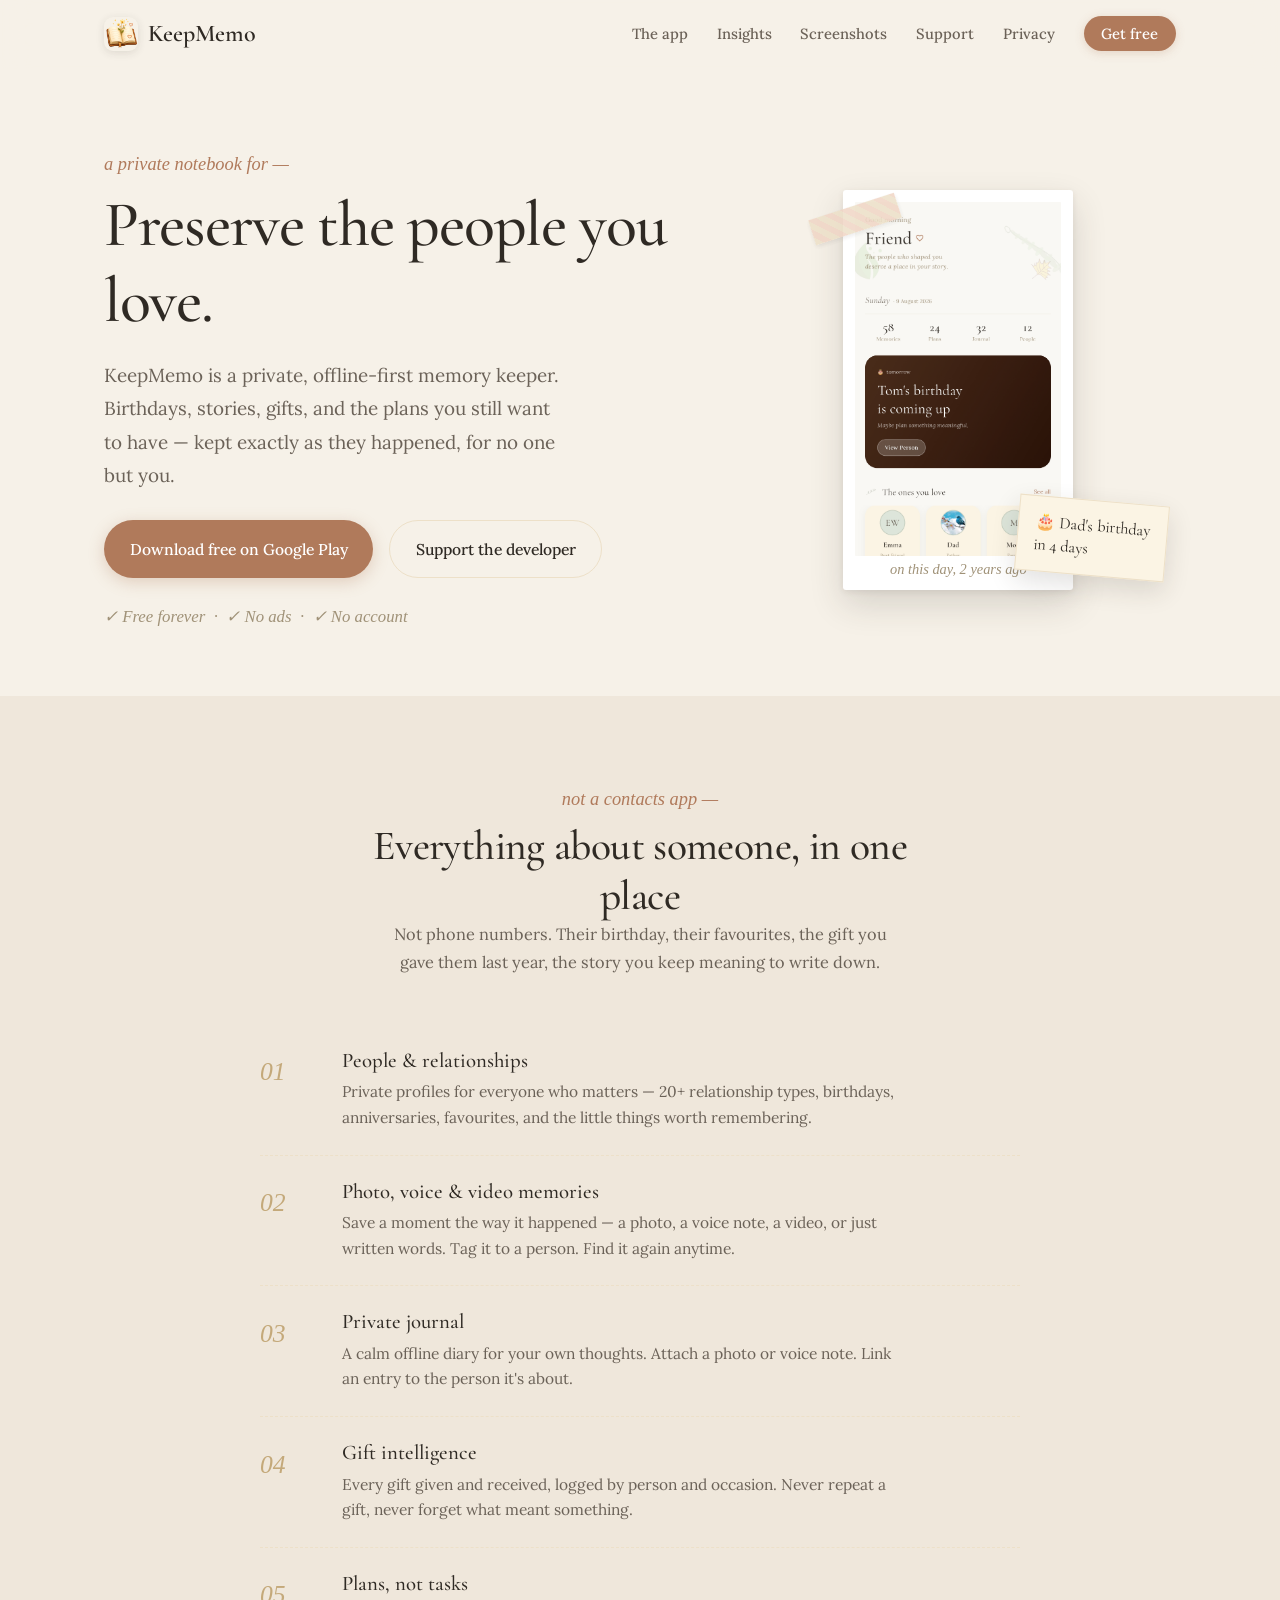
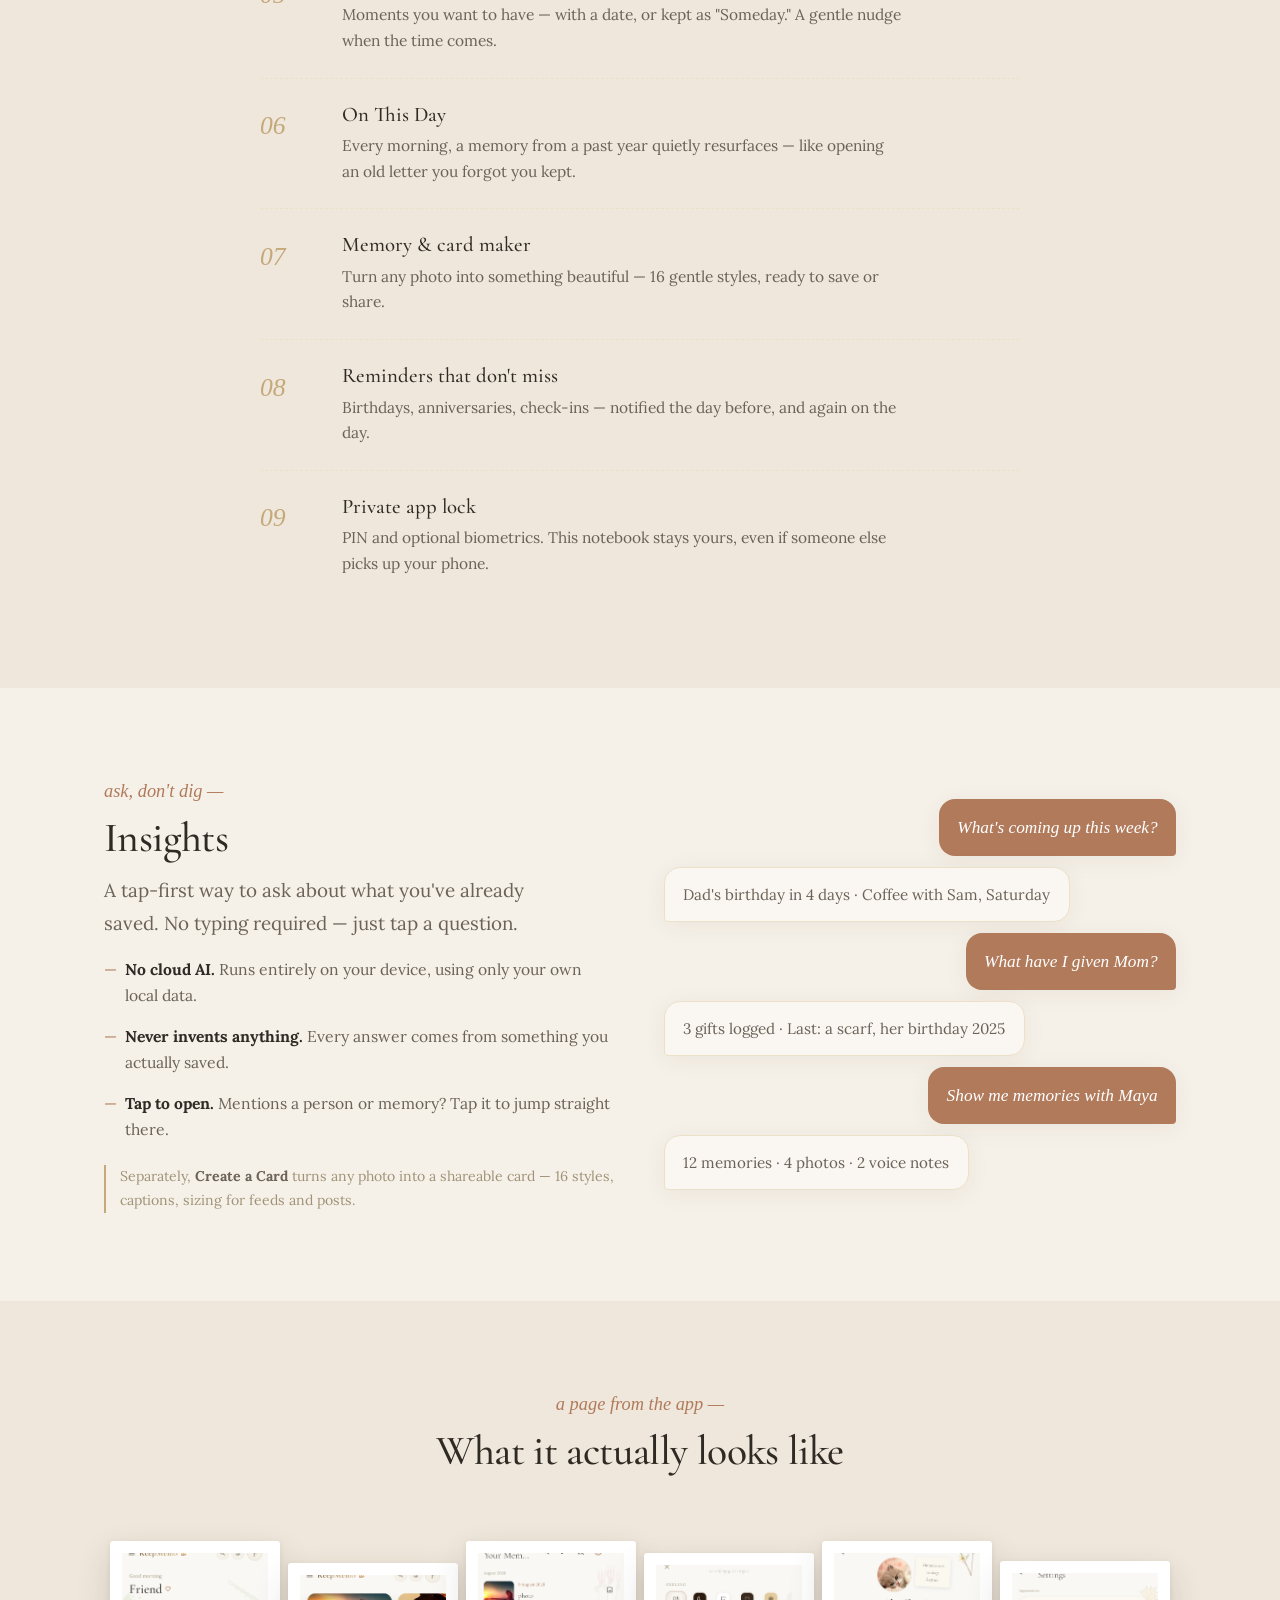
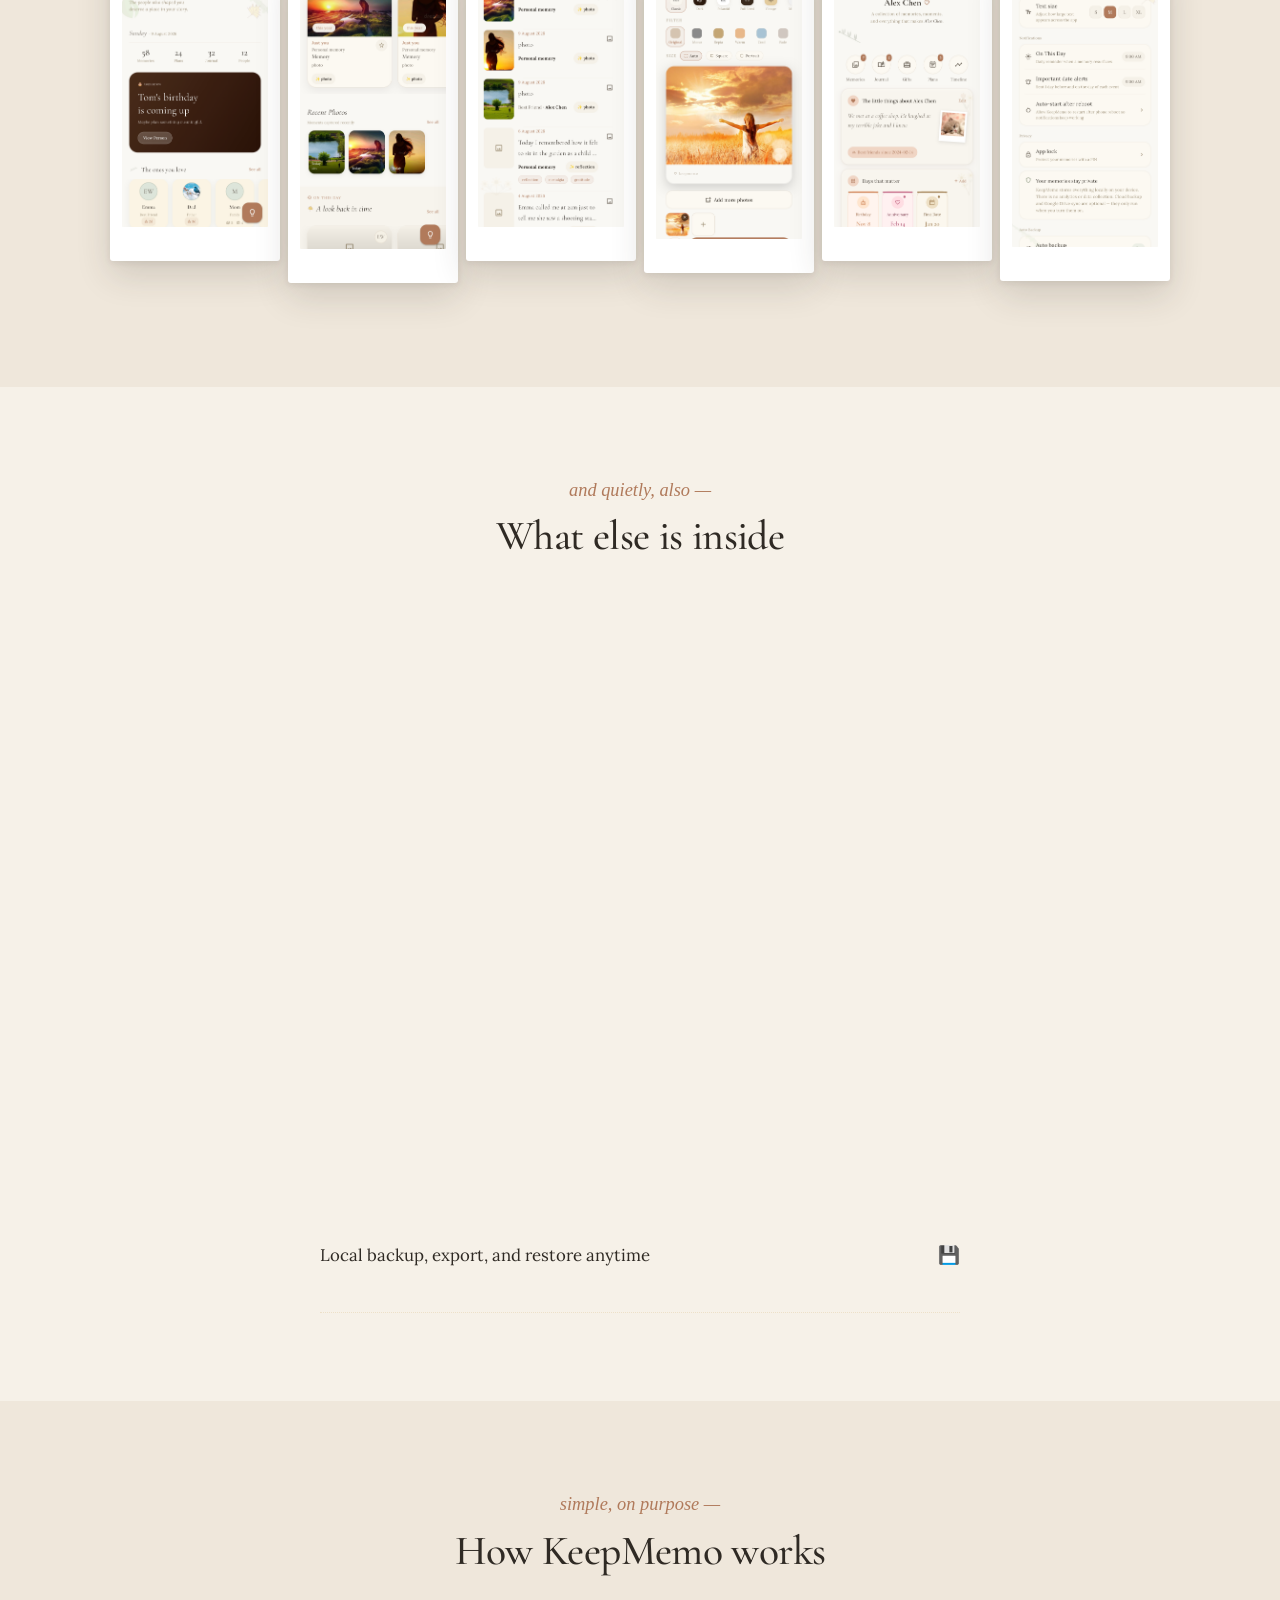
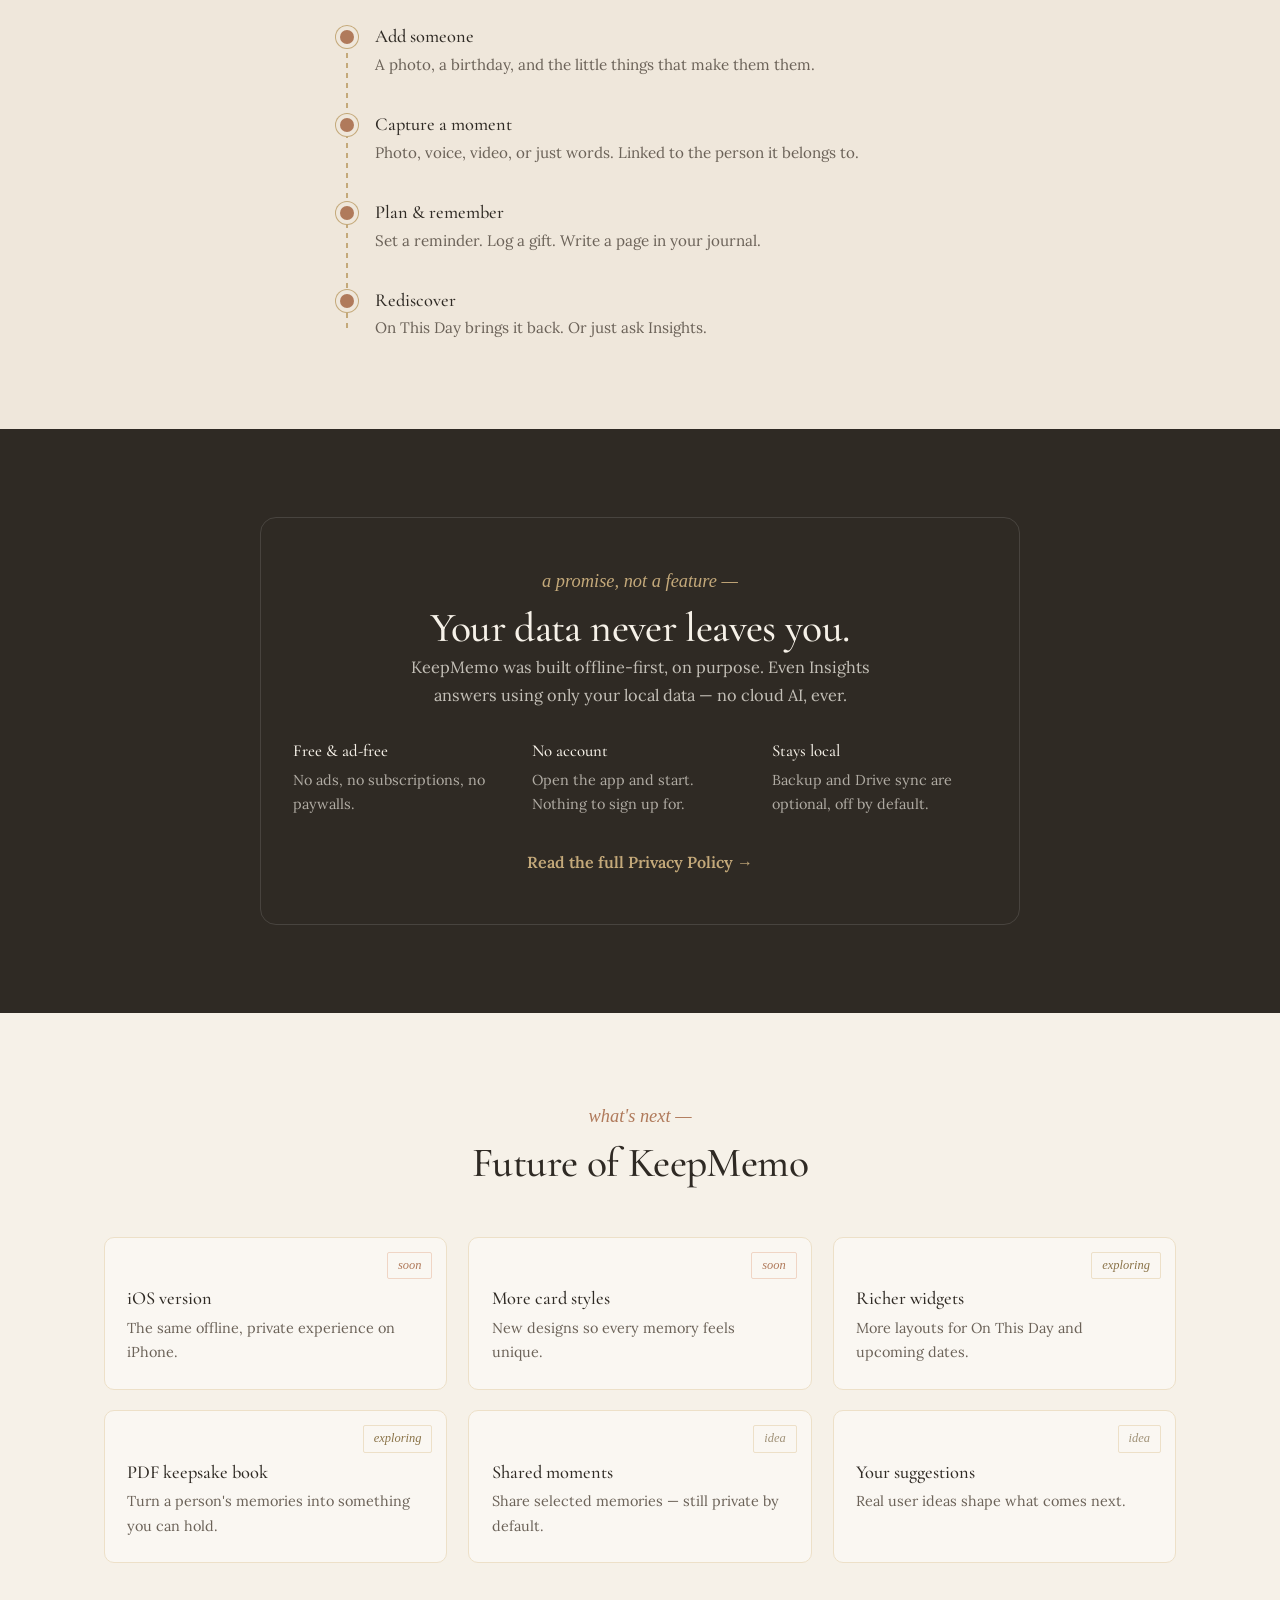
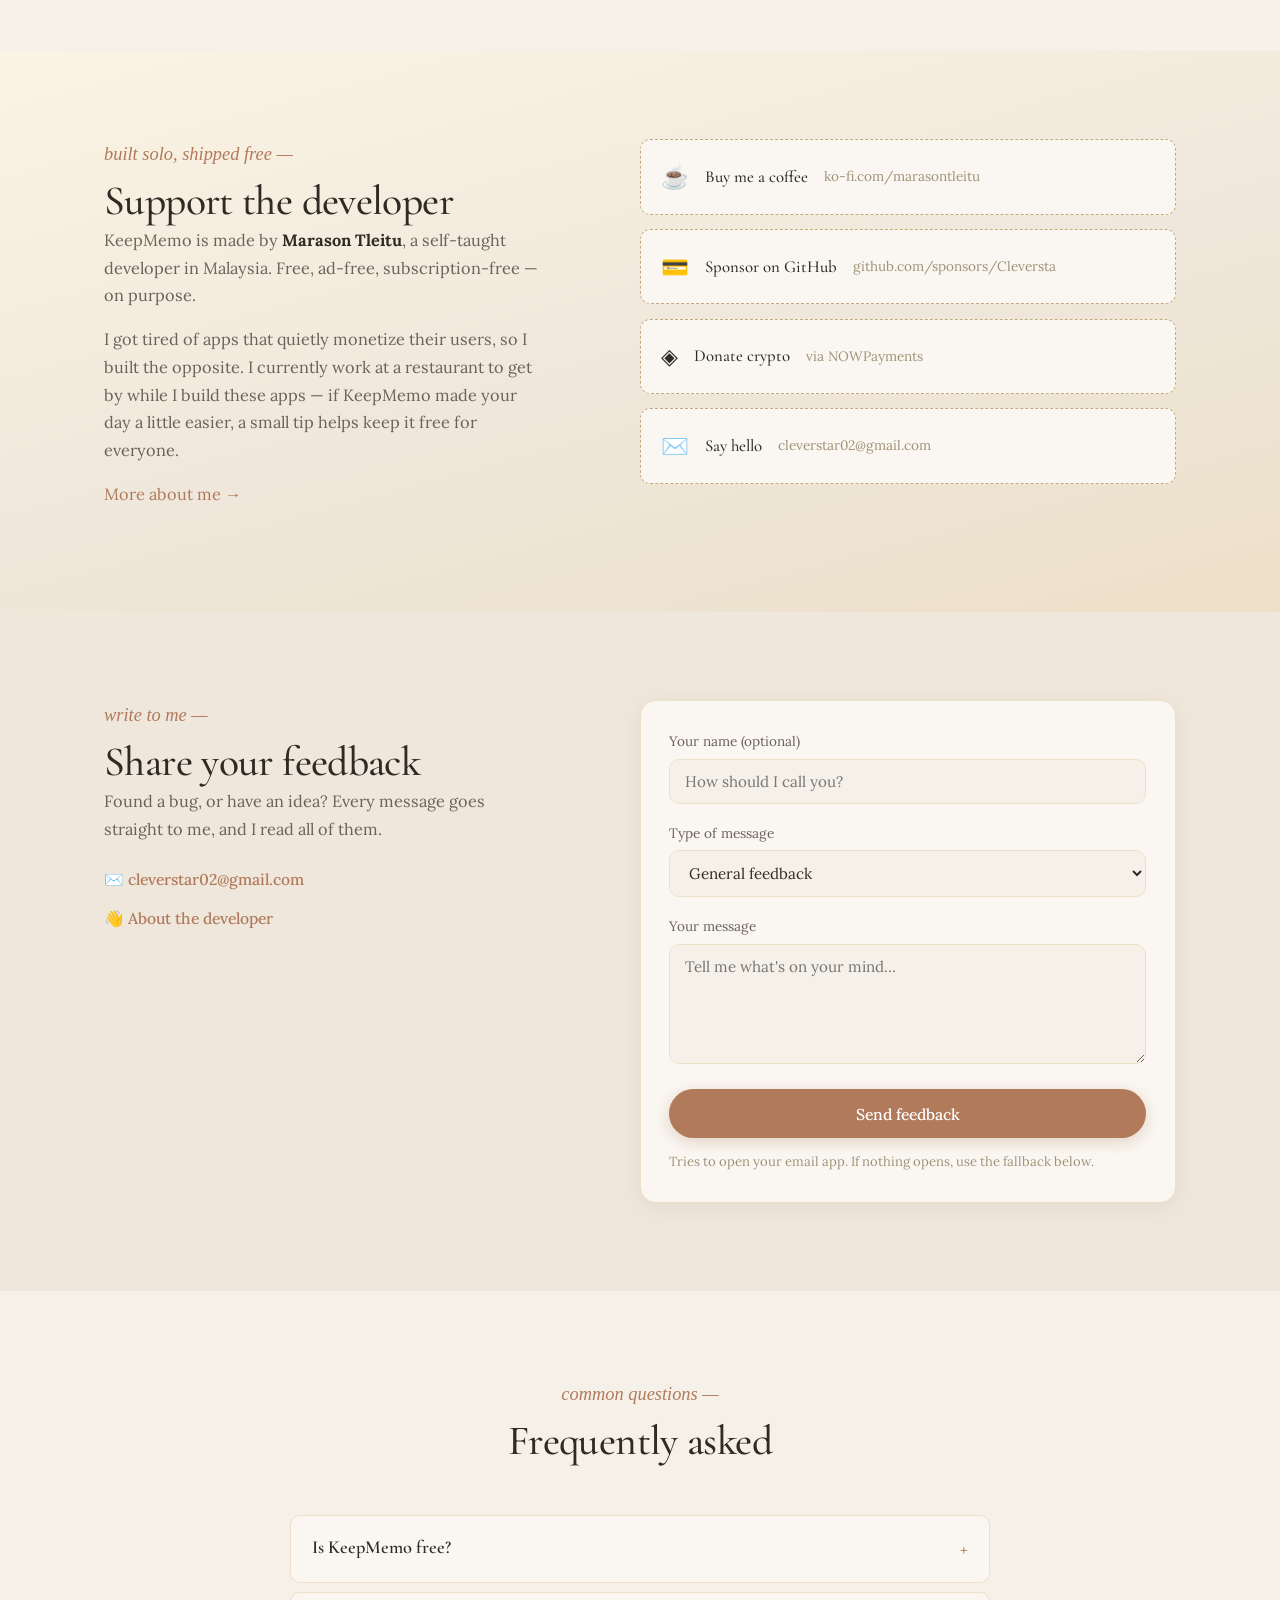
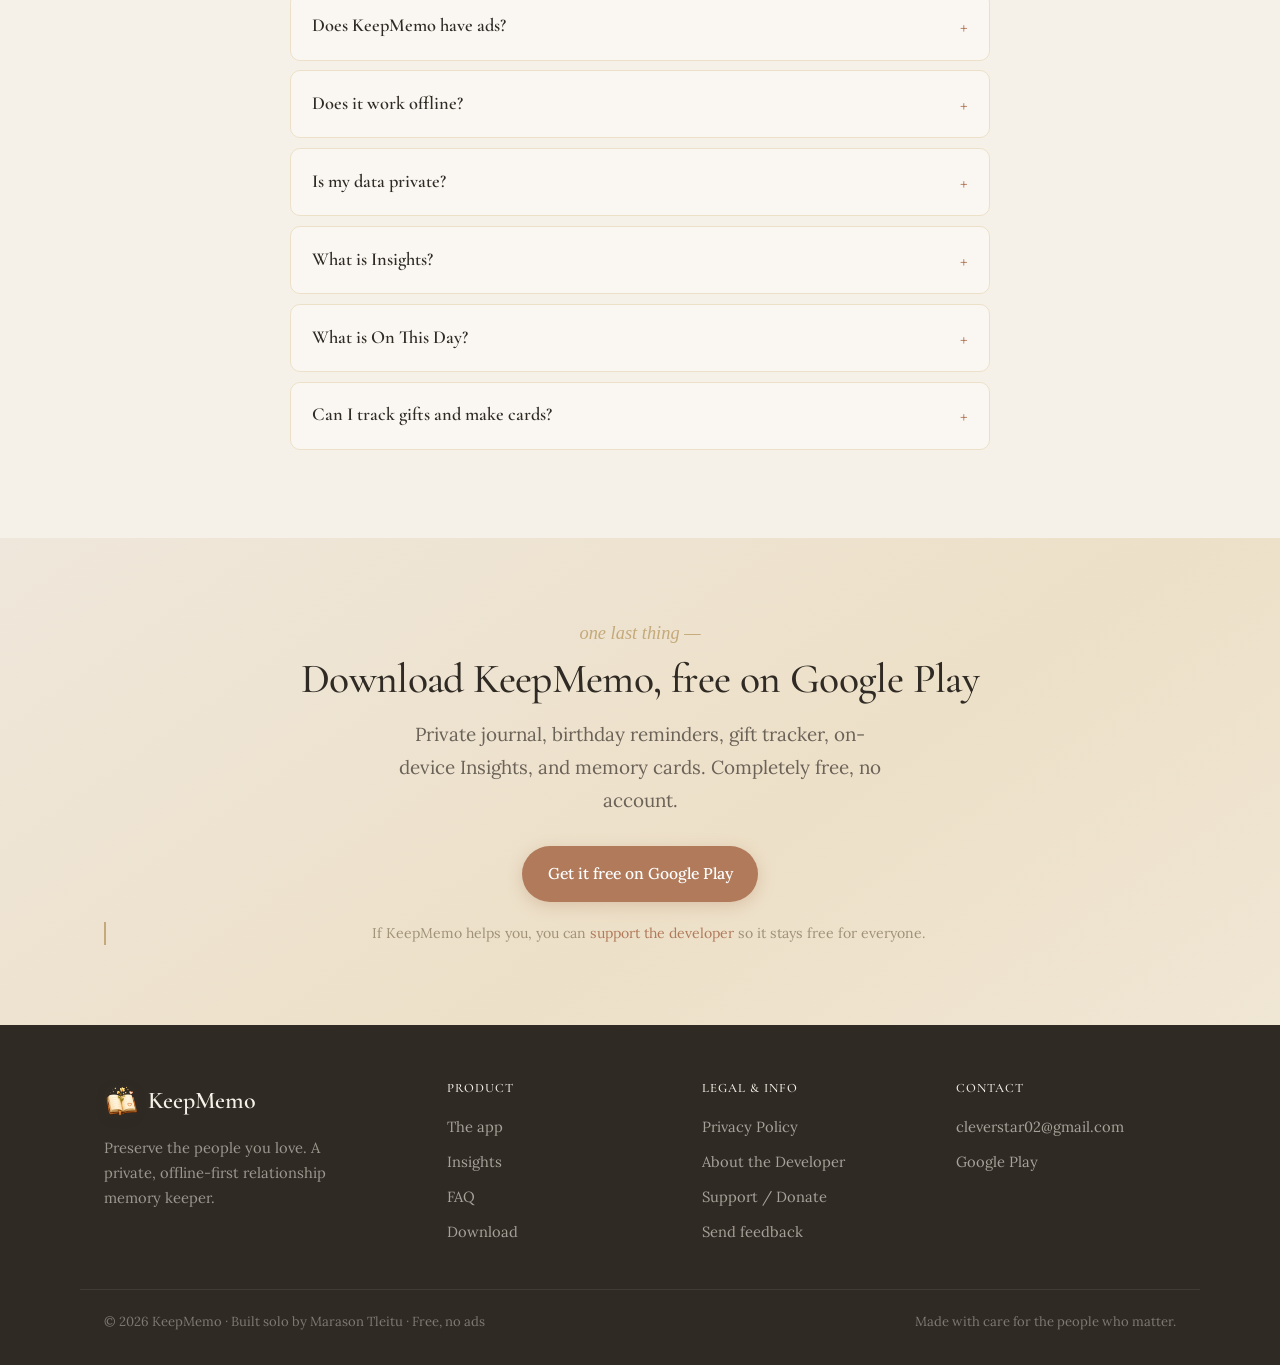
==== commit e2840249: "Update index.html" ====
--- a/index.html
+++ b/index.html
@@ -304,6 +304,7 @@
     </div>
     <div class="ticket-row">
       <a class="ticket" href="https://ko-fi.com/marasontleitu" target="_blank" rel="noopener noreferrer"><span>☕</span><h3>Buy me a coffee</h3><p>ko-fi.com/marasontleitu</p></a>
+      <a class="ticket" href="https://github.com/sponsors/Cleversta" target="_blank" rel="noopener noreferrer"><span>💳</span><h3>Sponsor on GitHub</h3><p>github.com/sponsors/Cleversta</p></a>
       <a class="ticket" href="https://nowpayments.io/donation?api_key=7a581856-5b50-4d20-815a-83e268a1fcdf" target="_blank" rel="noopener noreferrer"><span>◈</span><h3>Donate crypto</h3><p>via NOWPayments</p></a>
       <a class="ticket" href="mailto:cleverstar02@gmail.com?subject=KeepMemo%20hello"><span>✉️</span><h3>Say hello</h3><p>cleverstar02@gmail.com</p></a>
     </div>
--- a/styles.css
+++ b/styles.css
@@ -1,6 +1,6 @@
 /* ============================================================
-   KeepMemo — Website Styles
-   Warm paper + terracotta · matches the in-app design system
+   KeepMemo — journal / scrapbook UI
+   Same palette & fonts as the app, different structure
    ============================================================ */
 
 :root {
@@ -20,359 +20,249 @@
   --border: #EDE0C8;
   --border-subtle: #F5EEE2;
   --white: #FFFFFF;
-  --shadow-soft: 0 4px 24px rgba(47, 42, 36, 0.06);
-  --shadow-card: 0 8px 32px rgba(47, 42, 36, 0.08);
-  --shadow-lift: 0 12px 40px rgba(47, 42, 36, 0.1);
+  --shadow-soft: 0 4px 24px rgba(47,42,36,0.06);
+  --shadow-card: 0 8px 32px rgba(47,42,36,0.08);
+  --shadow-lift: 0 12px 40px rgba(47,42,36,0.1);
   --radius: 16px;
   --radius-sm: 10px;
   --max-width: 1120px;
-  --ease: cubic-bezier(0.22, 1, 0.36, 1);
-  --ease-out: cubic-bezier(0.16, 1, 0.3, 1);
-  --transition: 0.4s var(--ease);
-}
-
-*, *::before, *::after { box-sizing: border-box; margin: 0; padding: 0; }
-html { scroll-behavior: smooth; font-size: 16px; }
-body {
-  font-family: 'Lora', Georgia, serif;
-  background-color: var(--paper-primary);
-  color: var(--ink-primary);
-  line-height: 1.7;
-  -webkit-font-smoothing: antialiased;
-  overflow-x: hidden;
-}
-body::before {
-  content: '';
-  position: fixed; top: -20%; left: 50%; transform: translateX(-50%);
-  width: 120%; height: 70vh;
-  background: radial-gradient(ellipse at center, rgba(240, 213, 197, 0.35) 0%, transparent 70%);
-  pointer-events: none; z-index: 0;
-}
-img { max-width: 100%; height: auto; display: block; }
-a { color: var(--accent); text-decoration: none; transition: color var(--transition); }
-a:hover { color: var(--accent-hover); }
-
-/* ---------- Typography ---------- */
-h1, h2, h3, h4 { font-family: 'Cormorant Garamond', Georgia, serif; font-weight: 500; line-height: 1.25; color: var(--ink-primary); }
-h1 { font-size: clamp(2.5rem, 5.8vw, 3.75rem); letter-spacing: -0.025em; }
-h2 { font-size: clamp(1.95rem, 4vw, 2.7rem); letter-spacing: -0.015em; }
-h3 { font-size: clamp(1.25rem, 2.5vw, 1.5rem); }
-p { color: var(--ink-secondary); font-size: 1.05rem; }
-.lead { font-size: 1.22rem; line-height: 1.75; color: var(--ink-secondary); }
-
-/* ---------- Layout ---------- */
-.container { width: 100%; max-width: var(--max-width); margin: 0 auto; padding: 0 1.5rem; position: relative; z-index: 1; }
-.section { padding: 5.5rem 0; position: relative; }
-.section-header { text-align: center; max-width: 640px; margin: 0 auto 3.5rem; }
-.section-header h2 { margin-bottom: 0.9rem; }
-.section-header p { font-size: 1.1rem; }
-.eyebrow {
-  display: inline-block; font-family: 'Lora', serif; font-size: 0.78rem; font-weight: 500;
-  letter-spacing: 0.14em; text-transform: uppercase; color: var(--accent); margin-bottom: 0.85rem;
-}
-
-/* ---------- Reveal ---------- */
-.reveal { opacity: 0; transform: translateY(28px); transition: opacity 0.8s var(--ease-out), transform 0.8s var(--ease-out); }
-.reveal.visible { opacity: 1; transform: translateY(0); }
-.reveal-delay-1 { transition-delay: 0.1s; }
-.reveal-delay-2 { transition-delay: 0.2s; }
-.reveal-delay-3 { transition-delay: 0.3s; }
-.reveal-delay-4 { transition-delay: 0.4s; }
-.reveal-delay-5 { transition-delay: 0.5s; }
-.reveal-delay-6 { transition-delay: 0.6s; }
-
-/* ---------- Header / Nav ---------- */
-.site-header {
-  position: sticky; top: 0; z-index: 100;
-  background: rgba(246, 241, 232, 0.85);
-  backdrop-filter: blur(16px) saturate(1.2); -webkit-backdrop-filter: blur(16px) saturate(1.2);
-  border-bottom: 1px solid transparent;
-  transition: border-color 0.4s var(--ease), box-shadow 0.4s var(--ease);
-}
-.site-header.scrolled { border-bottom-color: var(--border-subtle); box-shadow: 0 2px 20px rgba(47, 42, 36, 0.04); }
-.nav { display: flex; align-items: center; justify-content: space-between; height: 70px; }
-.logo { display: flex; align-items: center; gap: 0.65rem; font-family: 'Cormorant Garamond', serif; font-size: 1.55rem; font-weight: 600; color: var(--ink-primary); letter-spacing: -0.01em; transition: opacity var(--transition); }
-.logo:hover { opacity: 0.85; color: var(--ink-primary); }
-.logo-mark { width: 38px; height: 38px; border-radius: 10px; overflow: hidden; display: flex; align-items: center; justify-content: center; flex-shrink: 0; box-shadow: 0 2px 10px rgba(47, 42, 36, 0.12); transition: transform 0.45s var(--ease), box-shadow 0.45s var(--ease); }
-.logo:hover .logo-mark { transform: scale(1.06); box-shadow: 0 4px 16px rgba(176, 122, 91, 0.25); }
-.logo-mark img { width: 100%; height: 100%; object-fit: cover; }
-.nav-links { display: flex; align-items: center; gap: 2rem; list-style: none; }
-.nav-links a { font-size: 0.95rem; color: var(--ink-secondary); font-weight: 500; position: relative; padding: 0.2rem 0; transition: color var(--transition); }
-.nav-links a:not(.nav-cta)::after { content: ''; position: absolute; left: 0; bottom: -2px; width: 0; height: 1.5px; background: var(--accent); transition: width 0.35s var(--ease); }
-.nav-links a:not(.nav-cta):hover { color: var(--ink-primary); }
-.nav-links a:not(.nav-cta):hover::after { width: 100%; }
-.nav-cta { display: inline-flex; align-items: center; gap: 0.4rem; background: var(--accent); color: white !important; padding: 0.55rem 1.2rem; border-radius: 999px; font-size: 0.9rem; font-weight: 500; transition: background 0.35s var(--ease), transform 0.3s var(--ease), box-shadow 0.35s var(--ease); box-shadow: 0 2px 12px rgba(176, 122, 91, 0.25); }
-.nav-cta:hover { background: var(--accent-hover); transform: translateY(-1px); box-shadow: 0 4px 18px rgba(176, 122, 91, 0.35); color: white !important; }
-.menu-toggle { display: none; background: none; border: none; cursor: pointer; padding: 0.4rem; z-index: 10; }
-.menu-toggle span { display: block; width: 22px; height: 2px; background: var(--ink-primary); margin: 5px 0; border-radius: 2px; transition: transform 0.35s var(--ease), opacity 0.3s ease; }
-
-/* ---------- Buttons ---------- */
-.btn { display: inline-flex; align-items: center; justify-content: center; gap: 0.5rem; padding: 0.95rem 1.7rem; border-radius: 999px; font-family: 'Lora', serif; font-size: 1rem; font-weight: 500; cursor: pointer; border: none; transition: all 0.4s var(--ease); text-decoration: none; position: relative; overflow: hidden; }
-.btn-primary { background: var(--accent); color: white; box-shadow: 0 4px 18px rgba(176, 122, 91, 0.32); }
-.btn-primary:hover { background: var(--accent-hover); transform: translateY(-2px); box-shadow: 0 8px 28px rgba(176, 122, 91, 0.4); color: white; }
-.btn-primary:active { transform: translateY(0); }
-.btn-secondary { background: transparent; color: var(--ink-primary); border: 1.5px solid var(--border); }
-.btn-secondary:hover { background: var(--paper-secondary); border-color: var(--sepia); color: var(--ink-primary); transform: translateY(-1px); }
-
-/* ---------- Hero ---------- */
-.hero { padding: 5rem 0 5rem; position: relative; overflow: hidden; }
-.hero-inner { display: grid; grid-template-columns: 1.1fr 0.9fr; gap: 3.5rem; align-items: center; }
-.hero-content h1 { margin-bottom: 1.3rem; }
-.hero-content .lead { margin-bottom: 2.1rem; max-width: 480px; }
-.hero-actions { display: flex; flex-wrap: wrap; gap: 1rem; margin-bottom: 2.5rem; }
-.hero-trust { display: flex; flex-wrap: wrap; align-items: center; gap: 1.4rem; font-size: 0.9rem; color: var(--ink-tertiary); }
-.hero-trust span { display: flex; align-items: center; gap: 0.35rem; opacity: 0; animation: fadeRise 0.7s var(--ease-out) forwards; }
-.hero-trust span:nth-child(1) { animation-delay: 0.55s; }
-.hero-trust span:nth-child(2) { animation-delay: 0.7s; }
-.hero-trust span:nth-child(3) { animation-delay: 0.85s; }
-.hero-content .eyebrow { opacity: 0; animation: fadeRise 0.7s var(--ease-out) 0.1s forwards; }
-.hero-content h1 { opacity: 0; animation: fadeRise 0.8s var(--ease-out) 0.2s forwards; }
-.hero-content .lead { opacity: 0; animation: fadeRise 0.8s var(--ease-out) 0.35s forwards; }
-.hero-actions { opacity: 0; animation: fadeRise 0.8s var(--ease-out) 0.45s forwards; }
-.hero-visual { position: relative; opacity: 0; animation: fadeRiseScale 1s var(--ease-out) 0.3s forwards; }
-
-@keyframes fadeRise { from { opacity: 0; transform: translateY(22px); } to { opacity: 1; transform: translateY(0); } }
-@keyframes fadeRiseScale { from { opacity: 0; transform: translateY(30px) scale(0.97); } to { opacity: 1; transform: translateY(0) scale(1); } }
-@keyframes float { 0%, 100% { transform: translateY(0); } 50% { transform: translateY(-8px); } }
-@keyframes floatSlow { 0%, 100% { transform: translateY(0) rotate(0deg); } 50% { transform: translateY(-6px) rotate(1deg); } }
-@keyframes pulseGlow { 0%, 100% { box-shadow: 0 0 0 0 rgba(176, 122, 91, 0.15); } 50% { box-shadow: 0 0 0 12px rgba(176, 122, 91, 0); } }
-
-.phone-mockup { background: linear-gradient(165deg, #FAF7F2 0%, #F3EDE3 100%); border-radius: 32px; padding: 1.15rem; box-shadow: var(--shadow-card), 0 0 0 1px var(--border), inset 0 1px 0 rgba(255, 255, 255, 0.7); max-width: 300px; margin: 0 auto; position: relative; transition: transform 0.6s var(--ease); }
-.phone-mockup:hover { transform: translateY(-4px); }
-.phone-screen { background: var(--paper-primary); border-radius: 22px; overflow: hidden; min-height: 430px; padding: 1.4rem 1.15rem; position: relative; }
-.mock-header { display: flex; justify-content: space-between; align-items: center; margin-bottom: 1.4rem; }
-.mock-title { font-family: 'Cormorant Garamond', serif; font-size: 1.45rem; font-weight: 600; }
-.mock-avatar { width: 36px; height: 36px; border-radius: 50%; background: var(--accent-light); display: flex; align-items: center; justify-content: center; font-size: 0.85rem; color: var(--accent); font-weight: 600; animation: pulseGlow 3s ease-in-out infinite; }
-.mock-card { background: var(--white); border-radius: 14px; padding: 1rem 1.05rem; margin-bottom: 0.8rem; border: 1px solid var(--border-subtle); box-shadow: 0 2px 10px rgba(47, 42, 36, 0.04); transition: transform 0.4s var(--ease), box-shadow 0.4s var(--ease); opacity: 0; animation: fadeRise 0.6s var(--ease-out) forwards; }
-.mock-card:nth-child(2) { animation-delay: 0.5s; }
-.mock-card:nth-child(3) { animation-delay: 0.65s; }
-.mock-card:nth-child(4) { animation-delay: 0.8s; }
-.mock-card:hover { transform: translateX(3px); box-shadow: 0 4px 16px rgba(47, 42, 36, 0.07); }
-.mock-card-label { font-size: 0.68rem; text-transform: uppercase; letter-spacing: 0.09em; color: var(--ink-tertiary); margin-bottom: 0.3rem; }
-.mock-card-text { font-size: 0.93rem; color: var(--ink-primary); line-height: 1.45; }
-.mock-card.highlight { background: linear-gradient(135deg, var(--card-warm) 0%, #F8F0E0 100%); border-color: var(--sepia-faint); }
-.mock-tag { display: inline-block; background: var(--accent-light); color: var(--accent); font-size: 0.68rem; padding: 0.2rem 0.55rem; border-radius: 999px; margin-top: 0.5rem; }
-.floating-badge { position: absolute; background: var(--white); border-radius: 14px; padding: 0.7rem 1.05rem; box-shadow: var(--shadow-soft), 0 0 0 1px var(--border); font-size: 0.84rem; display: flex; align-items: center; gap: 0.5rem; color: var(--ink-primary); animation: float 4.5s ease-in-out infinite; z-index: 2; }
-.floating-badge.top-right { top: -8px; right: -18px; animation-delay: 0.5s; }
-.floating-badge.bottom-left { bottom: 48px; left: -28px; animation: floatSlow 5s ease-in-out infinite; animation-delay: 1s; }
-.badge-dot { width: 8px; height: 8px; border-radius: 50%; background: var(--accent-olive); animation: pulseGlow 2.5s ease-in-out infinite; }
-
-/* ---------- Features Grid ---------- */
-.features { background: var(--paper-secondary); position: relative; }
-.features::before { content: ''; position: absolute; top: 0; left: 0; right: 0; height: 1px; background: linear-gradient(90deg, transparent, var(--border), transparent); }
-.features-grid { display: grid; grid-template-columns: repeat(3, 1fr); gap: 1.35rem; }
-.feature-card { background: var(--card-bg); border-radius: var(--radius); padding: 1.85rem 1.55rem; border: 1px solid var(--border); transition: transform 0.45s var(--ease), box-shadow 0.45s var(--ease), border-color 0.45s var(--ease); position: relative; overflow: hidden; }
-.feature-card::before { content: ''; position: absolute; top: 0; left: 0; right: 0; height: 3px; background: linear-gradient(90deg, var(--accent), var(--sepia)); opacity: 0; transition: opacity 0.4s var(--ease); }
-.feature-card:hover { transform: translateY(-6px); box-shadow: var(--shadow-lift); border-color: var(--sepia-faint); }
-.feature-card:hover::before { opacity: 1; }
-.feature-icon { width: 52px; height: 52px; border-radius: 14px; background: linear-gradient(145deg, var(--accent-light), #F5E0D4); display: flex; align-items: center; justify-content: center; font-size: 1.45rem; margin-bottom: 1.2rem; color: var(--accent); transition: transform 0.45s var(--ease); }
-.feature-card:hover .feature-icon { transform: scale(1.08) rotate(-3deg); }
-.feature-card h3 { margin-bottom: 0.5rem; }
-.feature-card p { font-size: 0.97rem; line-height: 1.65; }
-
-/* ---------- Insights signature section ---------- */
-.insights-section { background: var(--paper-primary); }
-.insights-layout { display: grid; grid-template-columns: 1.1fr 0.9fr; gap: 3rem; align-items: center; }
-.insights-content .lead { margin: 1rem 0 1.5rem; max-width: 520px; }
-.insights-list { list-style: none; display: flex; flex-direction: column; gap: 0.9rem; margin-bottom: 1.5rem; }
-.insights-list li { font-size: 0.98rem; color: var(--ink-secondary); line-height: 1.65; padding-left: 1.4rem; position: relative; }
-.insights-list li::before { content: '—'; position: absolute; left: 0; color: var(--accent); }
-.insights-list strong { color: var(--ink-primary); }
-.insights-note { font-size: 0.92rem; color: var(--ink-tertiary); border-left: 2px solid var(--sepia); padding-left: 0.9rem; }
-.insights-note strong { color: var(--ink-secondary); }
-.insights-visual { display: flex; flex-direction: column; gap: 1rem; }
-.insight-card { background: var(--card-bg); border: 1px solid var(--border); border-radius: var(--radius); padding: 1.3rem 1.4rem; box-shadow: var(--shadow-soft); transition: transform 0.4s var(--ease), box-shadow 0.4s var(--ease); }
-.insight-card:hover { transform: translateY(-3px); box-shadow: var(--shadow-lift); }
-.insight-q { display: block; font-family: 'Cormorant Garamond', serif; font-size: 1.15rem; font-style: italic; color: var(--ink-primary); margin-bottom: 0.5rem; }
-.insight-a { display: block; font-size: 0.88rem; color: var(--accent); font-weight: 500; }
-
-/* ---------- Screenshots ---------- */
-.screenshots { background: var(--paper-secondary); }
-.screenshot-gallery { display: flex; gap: 1.1rem; overflow-x: auto; padding: 0.5rem 0.25rem 1rem; scroll-snap-type: x proximity; scrollbar-width: thin; scrollbar-color: var(--sepia) transparent; }
-.screenshot-gallery::-webkit-scrollbar { height: 6px; }
-.screenshot-gallery::-webkit-scrollbar-thumb { background: var(--sepia); border-radius: 3px; }
-.shot { flex: 0 0 200px; height: 400px; border-radius: var(--radius); overflow: hidden; border: 1px solid var(--border); box-shadow: var(--shadow-soft); cursor: zoom-in; scroll-snap-align: start; transition: transform 0.4s var(--ease), box-shadow 0.4s var(--ease); }
-.shot:hover { transform: translateY(-4px); box-shadow: var(--shadow-lift); }
-.shot img { width: 100%; height: 100%; object-fit: cover; object-position: top center; }
-
-/* ---------- More features (secondary grid) ---------- */
-.more-features { background: var(--paper-primary); }
-.more-grid { display: grid; grid-template-columns: repeat(4, 1fr); gap: 1.1rem; }
-.more-item { background: var(--card-bg); border: 1px solid var(--border-subtle); border-radius: var(--radius-sm); padding: 1.4rem 1.3rem; transition: border-color 0.4s var(--ease), transform 0.4s var(--ease); }
-.more-item:hover { border-color: var(--sepia); transform: translateY(-3px); }
-.more-icon { font-size: 1.3rem; margin-bottom: 0.6rem; }
-.more-item h4 { font-family: 'Lora', serif; font-size: 1rem; font-weight: 600; margin-bottom: 0.35rem; }
-.more-item p { font-size: 0.88rem; line-height: 1.55; }
-
-/* ---------- Use Cases ---------- */
-.use-cases { background: var(--paper-secondary); }
-.use-cases-grid { display: grid; grid-template-columns: repeat(2, 1fr); gap: 1.15rem; }
-.use-case { display: flex; gap: 1.05rem; padding: 1.4rem 1.45rem; background: var(--card-bg); border-radius: var(--radius-sm); border: 1px solid var(--border-subtle); transition: border-color 0.4s var(--ease), transform 0.4s var(--ease), box-shadow 0.4s var(--ease); }
-.use-case:hover { border-color: var(--sepia); transform: translateY(-3px); box-shadow: var(--shadow-soft); }
-.use-case-icon { flex-shrink: 0; width: 44px; height: 44px; border-radius: 12px; background: linear-gradient(145deg, var(--sepia-faint), #E8DCC8); display: flex; align-items: center; justify-content: center; font-size: 1.2rem; color: var(--accent); transition: transform 0.4s var(--ease); }
-.use-case:hover .use-case-icon { transform: scale(1.1); }
-.use-case h4 { font-family: 'Lora', serif; font-size: 1.05rem; font-weight: 600; margin-bottom: 0.25rem; }
-.use-case p { font-size: 0.92rem; line-height: 1.55; }
-
-/* ---------- How it works ---------- */
-.how-it-works { background: var(--paper-primary); }
-.steps { display: grid; grid-template-columns: repeat(4, 1fr); gap: 1.5rem; }
-.step { text-align: center; position: relative; }
-.step-number { width: 52px; height: 52px; border-radius: 50%; background: linear-gradient(145deg, var(--accent), #C48A6A); color: white; display: flex; align-items: center; justify-content: center; font-family: 'Cormorant Garamond', serif; font-size: 1.4rem; font-weight: 600; margin: 0 auto 1.2rem; box-shadow: 0 4px 16px rgba(176, 122, 91, 0.3); transition: transform 0.45s var(--ease), box-shadow 0.45s var(--ease); }
-.step:hover .step-number { transform: scale(1.1); box-shadow: 0 6px 22px rgba(176, 122, 91, 0.4); }
-.step h3 { font-size: 1.2rem; margin-bottom: 0.5rem; }
-.step p { font-size: 0.95rem; }
-
-/* ---------- Privacy ---------- */
-.privacy-section { background: var(--ink-primary); color: var(--paper-primary); position: relative; overflow: hidden; }
-.privacy-section::before { content: ''; position: absolute; top: -40%; right: -20%; width: 60%; height: 100%; background: radial-gradient(circle, rgba(176, 122, 91, 0.12) 0%, transparent 70%); pointer-events: none; }
-.privacy-section h2, .privacy-section .eyebrow { color: var(--paper-primary); }
-.privacy-section .eyebrow { color: var(--sepia); }
-.privacy-section p { color: rgba(246, 241, 232, 0.8); }
-.privacy-grid { display: grid; grid-template-columns: repeat(3, 1fr); gap: 1.5rem; margin-top: 2.5rem; }
-.privacy-item { background: rgba(255, 255, 255, 0.05); border: 1px solid rgba(255, 255, 255, 0.1); border-radius: var(--radius); padding: 1.6rem; transition: background 0.4s var(--ease), border-color 0.4s var(--ease), transform 0.4s var(--ease); }
-.privacy-item:hover { background: rgba(255, 255, 255, 0.08); border-color: rgba(255, 255, 255, 0.18); transform: translateY(-4px); }
-.privacy-item h3 { color: var(--paper-primary); font-size: 1.15rem; margin-bottom: 0.5rem; }
-.privacy-item p { font-size: 0.95rem; color: rgba(246, 241, 232, 0.72); }
-.privacy-note { text-align: center; max-width: 640px; margin: 2rem auto 0; font-size: 0.95rem; color: rgba(246, 241, 232, 0.65); }
-
-/* ---------- Future / Roadmap ---------- */
-.future-section { background: var(--paper-secondary); }
-.roadmap-grid { display: grid; grid-template-columns: repeat(3, 1fr); gap: 1.35rem; }
-.roadmap-card { background: var(--card-bg); border: 1px solid var(--border); border-radius: var(--radius); padding: 1.7rem 1.5rem; position: relative; transition: transform 0.45s var(--ease), box-shadow 0.45s var(--ease), border-color 0.45s var(--ease); }
-.roadmap-card:hover { transform: translateY(-5px); box-shadow: var(--shadow-lift); border-color: var(--sepia-faint); }
-.roadmap-status { display: inline-block; font-size: 0.7rem; font-weight: 600; letter-spacing: 0.07em; text-transform: uppercase; padding: 0.28rem 0.7rem; border-radius: 999px; margin-bottom: 0.95rem; }
-.roadmap-status.soon { background: var(--accent-light); color: var(--accent); }
-.roadmap-status.exploring { background: var(--sepia-faint); color: #8a7348; }
-.roadmap-status.idea { background: var(--paper-secondary); color: var(--ink-tertiary); }
-.roadmap-card h3 { margin-bottom: 0.45rem; font-size: 1.2rem; }
-.roadmap-card p { font-size: 0.95rem; line-height: 1.6; }
-
-/* ---------- Support ---------- */
-.support-section { background: linear-gradient(165deg, var(--card-warm) 0%, var(--paper-secondary) 50%, var(--sepia-faint) 100%); }
-.support-layout { display: grid; grid-template-columns: 1fr 1.15fr; gap: 3rem; align-items: start; }
-.support-intro p { margin-bottom: 1.1rem; }
-.support-intro strong { color: var(--ink-primary); font-weight: 600; }
-.support-cards { display: flex; flex-direction: column; gap: 1rem; }
-.support-card { display: block; background: var(--card-bg); border: 1px solid var(--border); border-radius: var(--radius); padding: 1.4rem 1.5rem; text-decoration: none; color: inherit; transition: transform 0.4s var(--ease), box-shadow 0.4s var(--ease), border-color 0.4s var(--ease); }
-.support-card:hover { transform: translateY(-4px); box-shadow: var(--shadow-lift); border-color: var(--sepia); color: inherit; }
-.support-card-icon { font-size: 1.5rem; margin-bottom: 0.55rem; }
-.support-card h3 { font-size: 1.15rem; margin-bottom: 0.35rem; color: var(--ink-primary); }
-.support-card p { font-size: 0.92rem; line-height: 1.55; margin-bottom: 0.55rem; }
-.support-card-link { font-size: 0.88rem; font-weight: 600; color: var(--accent); }
-
-/* ---------- Feedback ---------- */
-.feedback-section { background: var(--paper-secondary); }
-.feedback-layout { display: grid; grid-template-columns: 1fr 1.1fr; gap: 3rem; align-items: start; }
-.feedback-intro p { margin-bottom: 1.25rem; }
-.feedback-contact { display: flex; flex-direction: column; gap: 0.85rem; margin-top: 1.6rem; }
-.feedback-contact a { display: inline-flex; align-items: center; gap: 0.5rem; color: var(--ink-primary); font-weight: 500; font-size: 1rem; transition: color var(--transition), transform 0.3s var(--ease); }
-.feedback-contact a:hover { color: var(--accent); transform: translateX(4px); }
-.feedback-form { background: var(--card-bg); border: 1px solid var(--border); border-radius: var(--radius); padding: 1.9rem; box-shadow: var(--shadow-soft); transition: box-shadow 0.4s var(--ease); }
-.feedback-form:focus-within { box-shadow: var(--shadow-card); }
-.form-group { margin-bottom: 1.2rem; }
-.form-group label { display: block; font-size: 0.88rem; font-weight: 500; color: var(--ink-secondary); margin-bottom: 0.4rem; }
-.form-group input, .form-group select, .form-group textarea { width: 100%; padding: 0.8rem 0.95rem; border: 1.5px solid var(--border); border-radius: var(--radius-sm); background: var(--paper-primary); font-family: 'Lora', serif; font-size: 0.98rem; color: var(--ink-primary); transition: border-color 0.35s var(--ease), box-shadow 0.35s var(--ease); outline: none; }
-.form-group input:focus, .form-group select:focus, .form-group textarea:focus { border-color: var(--accent); box-shadow: 0 0 0 3px rgba(176, 122, 91, 0.12); }
-.form-group textarea { min-height: 130px; resize: vertical; line-height: 1.55; }
-.form-note { font-size: 0.85rem; color: var(--ink-tertiary); margin-top: 0.9rem; line-height: 1.5; }
-.feedback-fallback { margin-top: 1.25rem; padding: 1.15rem 1.2rem; background: var(--paper-primary); border: 1.5px dashed var(--sepia); border-radius: var(--radius-sm); }
-.feedback-fallback-title { font-weight: 600; color: var(--ink-primary); margin-bottom: 0.4rem; }
-.feedback-fallback p { font-size: 0.95rem; margin-bottom: 0.35rem; }
-.feedback-preview { margin-top: 0.9rem; padding: 0.85rem 1rem; background: var(--white); border: 1px solid var(--border); border-radius: 8px; font-family: ui-monospace, monospace; font-size: 0.82rem; line-height: 1.5; color: var(--ink-secondary); white-space: pre-wrap; word-break: break-word; max-height: 180px; overflow: auto; }
+  --ease: cubic-bezier(0.22,1,0.36,1);
+  --ease-out: cubic-bezier(0.16,1,0.3,1);
+}
+
+*,*::before,*::after{box-sizing:border-box;margin:0;padding:0}
+html{scroll-behavior:smooth;font-size:16px}
+body{font-family:'Lora',Georgia,serif;background:var(--paper-primary);color:var(--ink-primary);line-height:1.7;-webkit-font-smoothing:antialiased;overflow-x:hidden}
+img{max-width:100%;height:auto;display:block}
+a{color:var(--accent);text-decoration:none;transition:color .3s var(--ease)}
+a:hover{color:var(--accent-hover)}
+h1,h2,h3,h4{font-family:'Cormorant Garamond',Georgia,serif;font-weight:500;line-height:1.2;color:var(--ink-primary)}
+h1{font-size:clamp(2.5rem,6vw,4rem);letter-spacing:-0.02em}
+h2{font-size:clamp(1.9rem,4vw,2.6rem);letter-spacing:-0.015em}
+p{color:var(--ink-secondary);font-size:1.02rem}
+.lead{font-size:1.18rem;line-height:1.75;color:var(--ink-secondary)}
+.container{width:100%;max-width:var(--max-width);margin:0 auto;padding:0 1.5rem}
+.section{padding:5.5rem 0}
+.section-head{max-width:600px;margin:0 auto 3rem;text-align:center}
+.section-sub{max-width:520px;margin:0 auto}
+.handwritten{display:block;font-family:'Cormorant Garamond',serif;font-style:italic;font-size:1.15rem;color:var(--accent);margin-bottom:.4rem}
+.handwritten.light{color:var(--sepia)}
+.fine-print{font-size:.88rem;color:var(--ink-tertiary);border-left:2px solid var(--sepia);padding-left:.9rem}
+.fine-print strong{color:var(--ink-secondary)}
+.plain-list{list-style:none;display:flex;flex-direction:column;gap:.85rem;margin:1rem 0 1.4rem}
+.plain-list li{font-size:.98rem;color:var(--ink-secondary);padding-left:1.3rem;position:relative}
+.plain-list li::before{content:'—';position:absolute;left:0;color:var(--accent)}
+.plain-list strong{color:var(--ink-primary)}
+
+/* reveal */
+.reveal{opacity:0;transform:translateY(24px);transition:opacity .7s var(--ease-out),transform .7s var(--ease-out)}
+.reveal.visible{opacity:1;transform:translateY(0)}
+
+/* nav */
+.site-header{position:sticky;top:0;z-index:100;background:rgba(246,241,232,.88);backdrop-filter:blur(14px);border-bottom:1px solid transparent;transition:border-color .3s ease,box-shadow .3s ease}
+.site-header.scrolled{border-bottom-color:var(--border-subtle);box-shadow:0 2px 18px rgba(47,42,36,.04)}
+.nav{display:flex;align-items:center;justify-content:space-between;height:68px}
+.logo{display:flex;align-items:center;gap:.6rem;font-family:'Cormorant Garamond',serif;font-size:1.5rem;font-weight:600;color:var(--ink-primary)}
+.logo-mark{width:34px;height:34px;border-radius:9px;overflow:hidden;box-shadow:0 2px 8px rgba(47,42,36,.12)}
+.logo-mark img{width:100%;height:100%;object-fit:cover}
+.nav-links{display:flex;align-items:center;gap:1.8rem;list-style:none}
+.nav-links a{font-size:.92rem;color:var(--ink-secondary);font-weight:500}
+.nav-links a:hover{color:var(--ink-primary)}
+.nav-cta{background:var(--accent);color:#fff!important;padding:.5rem 1.1rem;border-radius:999px;font-size:.88rem;box-shadow:0 2px 10px rgba(176,122,91,.25)}
+.nav-cta:hover{background:var(--accent-hover)}
+.menu-toggle{display:none;background:none;border:none;cursor:pointer;padding:.4rem}
+.menu-toggle span{display:block;width:20px;height:2px;background:var(--ink-primary);margin:4px 0;border-radius:2px}
+
+/* buttons */
+.btn{display:inline-flex;align-items:center;justify-content:center;gap:.5rem;padding:.9rem 1.6rem;border-radius:999px;font-family:'Lora',serif;font-size:.98rem;font-weight:500;cursor:pointer;border:none;transition:all .35s var(--ease);text-decoration:none}
+.btn-primary{background:var(--accent);color:#fff;box-shadow:0 4px 16px rgba(176,122,91,.3)}
+.btn-primary:hover{background:var(--accent-hover);transform:translateY(-2px);color:#fff}
+.btn-secondary{background:transparent;color:var(--ink-primary);border:1.5px solid var(--border)}
+.btn-secondary:hover{background:var(--paper-secondary);border-color:var(--sepia)}
+
+/* ---------- HERO ---------- */
+.hero{padding:5rem 0 4rem}
+.hero-grid{display:grid;grid-template-columns:1.15fr .85fr;gap:3rem;align-items:center}
+.hero-text h1{margin:.4rem 0 1.2rem}
+.hero-text .lead{max-width:460px;margin-bottom:1.8rem}
+.hero-actions{display:flex;flex-wrap:wrap;gap:1rem;margin-bottom:1.6rem}
+.hero-stamp{font-family:'Cormorant Garamond',serif;font-style:italic;color:var(--ink-tertiary);font-size:1.05rem}
+.hero-scrap{position:relative;min-height:420px;display:flex;align-items:center;justify-content:center}
+
+/* polaroid */
+.polaroid{background:#fff;padding:12px 12px 34px;box-shadow:0 14px 34px rgba(47,42,36,.16),0 2px 6px rgba(47,42,36,.08);border-radius:3px;position:relative}
+.polaroid img{width:100%;height:100%;object-fit:cover;border-radius:1px}
+.polaroid-caption{position:absolute;bottom:9px;left:0;right:0;text-align:center;font-family:'Cormorant Garamond',serif;font-style:italic;font-size:.9rem;color:var(--ink-tertiary)}
+.polaroid-1{width:230px;height:400px;transform:rotate(-4deg)}
+
+.washi-tape{position:absolute;width:90px;height:26px;background:repeating-linear-gradient(45deg,var(--sepia-faint),var(--sepia-faint) 6px,var(--accent-light) 6px,var(--accent-light) 12px);opacity:.85;box-shadow:0 2px 4px rgba(47,42,36,.1)}
+.tape-1{top:6%;left:16%;transform:rotate(-18deg)}
+
+.sticky-note{position:absolute;bottom:6%;right:2%;background:var(--card-warm);border:1px solid var(--sepia-faint);padding:14px 16px;width:150px;font-family:'Cormorant Garamond',serif;font-size:1.02rem;line-height:1.4;color:var(--ink-primary);box-shadow:0 10px 26px rgba(47,42,36,.14);transform:rotate(5deg)}
+
+/* ---------- ENTRIES (journal list) ---------- */
+.entries-section{background:var(--paper-secondary)}
+.entry-list{max-width:760px;margin:0 auto;display:flex;flex-direction:column}
+.entry{display:grid;grid-template-columns:60px 1fr;gap:1.4rem;padding:1.5rem 0;border-bottom:1px dashed var(--border)}
+.entry:last-child{border-bottom:none}
+.entry-mark{font-family:'Cormorant Garamond',serif;font-size:1.6rem;font-style:italic;color:var(--sepia);padding-top:.1rem}
+.entry-body h3{font-size:1.3rem;margin-bottom:.35rem}
+.entry-body p{font-size:.97rem;line-height:1.65;max-width:560px}
+
+/* ---------- INSIGHTS (chat) ---------- */
+.insights-section{background:var(--paper-primary)}
+.insights-layout{display:grid;grid-template-columns:1fr 1fr;gap:3rem;align-items:center}
+.insights-text .lead{margin:.6rem 0 1rem;max-width:460px}
+.chat-mock{display:flex;flex-direction:column;gap:.7rem}
+.chat-bubble{padding:.85rem 1.15rem;border-radius:16px;font-size:.95rem;max-width:82%;box-shadow:var(--shadow-soft)}
+.chat-q{align-self:flex-end;background:var(--accent);color:#fff;border-bottom-right-radius:4px;font-family:'Cormorant Garamond',serif;font-style:italic;font-size:1.08rem}
+.chat-a{align-self:flex-start;background:var(--card-bg);color:var(--ink-secondary);border:1px solid var(--border);border-bottom-left-radius:4px}
+
+/* ---------- SCRAPBOOK screenshots ---------- */
+.scraps-section{background:var(--paper-secondary)}
+.scrapbook{display:flex;flex-wrap:wrap;gap:20px 8px;justify-content:center;padding:1rem 0}
+.scrapbook .polaroid{width:170px;height:320px;cursor:zoom-in;transition:transform .3s var(--ease),box-shadow .3s var(--ease)}
+.scrapbook .polaroid:hover{transform:scale(1.04) rotate(0deg)!important;box-shadow:0 20px 44px rgba(47,42,36,.22);z-index:5}
+.scrap-1{transform:rotate(-5deg)}
+.scrap-2{transform:rotate(3deg);margin-top:22px}
+.scrap-3{transform:rotate(-2deg)}
+.scrap-4{transform:rotate(4deg);margin-top:12px}
+.scrap-5{transform:rotate(-3deg)}
+.scrap-6{transform:rotate(2deg);margin-top:20px}
+
+/* ---------- TOC ---------- */
+.toc-section{background:var(--paper-primary)}
+.toc-list{list-style:none;max-width:640px;margin:0 auto;display:flex;flex-direction:column}
+.toc-list li{display:flex;align-items:baseline;gap:.6rem;padding:.9rem 0;border-bottom:1px dotted var(--border);font-size:1.05rem;color:var(--ink-primary)}
+.toc-list li span:first-child{flex:1}
+.toc-list li span:first-child::after{content:'';display:inline-block;width:100%}
+.toc-icon{font-size:1.1rem;flex-shrink:0}
+
+/* ---------- THREAD (how it works) ---------- */
+.thread-section{background:var(--paper-secondary)}
+.thread{max-width:600px;margin:0 auto;position:relative;padding-left:2.2rem}
+.thread::before{content:'';position:absolute;left:6px;top:8px;bottom:8px;width:1.5px;background:repeating-linear-gradient(to bottom,var(--sepia) 0,var(--sepia) 5px,transparent 5px,transparent 10px)}
+.thread-step{position:relative;padding-bottom:2.2rem}
+.thread-step:last-child{padding-bottom:0}
+.thread-dot{position:absolute;left:-2.2rem;top:.35rem;width:14px;height:14px;border-radius:50%;background:var(--accent);box-shadow:0 0 0 4px var(--paper-secondary),0 0 0 5px var(--sepia)}
+.thread-step h3{font-size:1.15rem;margin-bottom:.3rem}
+.thread-step p{font-size:.95rem}
+
+/* ---------- PRIVACY promise ---------- */
+.privacy-section{background:var(--ink-primary)}
+.promise-card{max-width:760px;margin:0 auto;text-align:center;padding:3rem 2rem;border:1px solid rgba(255,255,255,.12);border-radius:var(--radius)}
+.promise-card h2{color:var(--paper-primary)}
+.promise-card > p{color:rgba(246,241,232,.75);max-width:520px;margin:0 auto 2rem}
+.promise-grid{display:grid;grid-template-columns:repeat(3,1fr);gap:1.5rem;margin-bottom:2rem;text-align:left}
+.promise-grid h4{color:var(--paper-primary);font-size:1.05rem;margin-bottom:.4rem}
+.promise-grid p{color:rgba(246,241,232,.65);font-size:.9rem}
+.promise-link{color:var(--sepia);font-weight:600}
+
+/* ---------- ROADMAP postcards ---------- */
+.roadmap-section{background:var(--paper-primary)}
+.postcard-row{display:grid;grid-template-columns:repeat(3,1fr);gap:1.3rem}
+.postcard{background:var(--card-bg);border:1px solid var(--border);border-radius:var(--radius-sm);padding:1.5rem 1.4rem;position:relative;transition:transform .35s var(--ease),box-shadow .35s var(--ease)}
+.postcard:hover{transform:translateY(-4px) rotate(-1deg);box-shadow:var(--shadow-lift)}
+.stamp{position:absolute;top:14px;right:14px;font-family:'Cormorant Garamond',serif;font-style:italic;font-size:.78rem;color:var(--accent);border:1px solid var(--accent-light);padding:2px 10px;border-radius:2px;text-transform:lowercase}
+.stamp.exploring{color:#8a7348;border-color:var(--sepia-faint)}
+.stamp.idea{color:var(--ink-tertiary);border-color:var(--border)}
+.postcard h3{font-size:1.15rem;margin:1.6rem 0 .4rem}
+.postcard p{font-size:.9rem}
+
+/* ---------- SUPPORT ---------- */
+.support-section{background:linear-gradient(165deg,var(--card-warm) 0%,var(--paper-secondary) 55%,var(--sepia-faint) 100%)}
+.support-layout{display:grid;grid-template-columns:1fr 1.1fr;gap:3rem;align-items:start}
+.support-text p{margin-bottom:1rem;max-width:440px}
+.support-text strong{color:var(--ink-primary)}
+.ticket-row{display:flex;flex-direction:column;gap:.9rem}
+.ticket{display:flex;align-items:center;gap:1rem;background:var(--card-bg);border:1px dashed var(--sepia);border-radius:var(--radius-sm);padding:1.1rem 1.3rem;color:inherit;transition:transform .3s var(--ease),box-shadow .3s var(--ease)}
+.ticket:hover{transform:translateX(4px);box-shadow:var(--shadow-soft);color:inherit}
+.ticket span{font-size:1.4rem}
+.ticket h3{font-size:1.05rem}
+.ticket p{font-size:.85rem;color:var(--ink-tertiary)}
+
+/* ---------- FEEDBACK ---------- */
+.feedback-section{background:var(--paper-secondary)}
+.feedback-layout{display:grid;grid-template-columns:1fr 1.1fr;gap:3rem;align-items:start}
+.feedback-text p{margin-bottom:1rem;max-width:440px}
+.feedback-contact{display:flex;flex-direction:column;gap:.8rem;margin-top:1.4rem}
+.feedback-contact a{font-weight:500;font-size:.98rem}
+.feedback-form{background:var(--card-bg);border:1px solid var(--border);border-radius:var(--radius);padding:1.8rem;box-shadow:var(--shadow-soft)}
+.form-group{margin-bottom:1.1rem}
+.form-group label{display:block;font-size:.85rem;color:var(--ink-secondary);margin-bottom:.35rem}
+.form-group input,.form-group select,.form-group textarea{width:100%;padding:.75rem .9rem;border:1.5px solid var(--border);border-radius:var(--radius-sm);background:var(--paper-primary);font-family:'Lora',serif;font-size:.95rem;color:var(--ink-primary);outline:none;transition:border-color .3s ease}
+.form-group input:focus,.form-group select:focus,.form-group textarea:focus{border-color:var(--accent)}
+.form-group textarea{min-height:120px;resize:vertical}
+.form-note{font-size:.82rem;color:var(--ink-tertiary);margin-top:.8rem}
+.feedback-fallback{margin-top:1.1rem;padding:1rem 1.1rem;background:var(--paper-primary);border:1.5px dashed var(--sepia);border-radius:var(--radius-sm)}
+.feedback-fallback-title{font-weight:600;margin-bottom:.3rem}
+.feedback-preview{margin-top:.8rem;padding:.75rem .9rem;background:#fff;border:1px solid var(--border);border-radius:8px;font-family:ui-monospace,monospace;font-size:.78rem;color:var(--ink-secondary);white-space:pre-wrap;max-height:160px;overflow:auto}
 
 /* ---------- FAQ ---------- */
-.faq-section { background: var(--paper-primary); }
-.faq-list { max-width: 720px; margin: 0 auto; display: flex; flex-direction: column; gap: 0.75rem; }
-.faq-item { background: var(--card-bg); border: 1px solid var(--border); border-radius: var(--radius-sm); padding: 0; overflow: hidden; transition: border-color 0.35s var(--ease), box-shadow 0.35s var(--ease); }
-.faq-item:hover, .faq-item[open] { border-color: var(--sepia); box-shadow: var(--shadow-soft); }
-.faq-item summary { padding: 1.15rem 1.35rem; cursor: pointer; font-family: 'Lora', serif; font-size: 1.05rem; font-weight: 600; color: var(--ink-primary); list-style: none; display: flex; align-items: center; justify-content: space-between; gap: 1rem; transition: color 0.3s var(--ease); }
-.faq-item summary::-webkit-details-marker { display: none; }
-.faq-item summary::after { content: '+'; font-size: 1.25rem; font-weight: 400; color: var(--accent); flex-shrink: 0; transition: transform 0.35s var(--ease); }
-.faq-item[open] summary::after { transform: rotate(45deg); }
-.faq-item p { padding: 0 1.35rem 1.25rem; font-size: 0.98rem; line-height: 1.65; color: var(--ink-secondary); }
-
-/* ---------- CTA Banner ---------- */
-.cta-banner { background: linear-gradient(145deg, var(--paper-secondary) 0%, var(--sepia-faint) 55%, #F0E6D4 100%); text-align: center; padding: 5rem 0; position: relative; overflow: hidden; }
-.cta-banner::before { content: ''; position: absolute; top: 50%; left: 50%; transform: translate(-50%, -50%); width: 500px; height: 500px; background: radial-gradient(circle, rgba(176, 122, 91, 0.08) 0%, transparent 70%); pointer-events: none; }
-.cta-banner h2 { margin-bottom: 0.8rem; }
-.cta-banner .lead { max-width: 520px; margin: 0 auto 2rem; }
-
-/* ---------- Footer ---------- */
-.site-footer { background: var(--ink-primary); color: rgba(246, 241, 232, 0.7); padding: 3.75rem 0 2rem; }
-.footer-grid { display: grid; grid-template-columns: 1.4fr 1fr 1fr 1fr; gap: 2.5rem; margin-bottom: 2.5rem; }
-.footer-brand .logo { color: var(--paper-primary); margin-bottom: 0.9rem; }
-.footer-brand p { font-size: 0.95rem; color: rgba(246, 241, 232, 0.55); max-width: 260px; line-height: 1.65; }
-.footer-col h4 { font-family: 'Lora', serif; font-size: 0.82rem; font-weight: 600; text-transform: uppercase; letter-spacing: 0.09em; color: var(--paper-primary); margin-bottom: 1.05rem; }
-.footer-col ul { list-style: none; }
-.footer-col li { margin-bottom: 0.55rem; }
-.footer-col a { color: rgba(246, 241, 232, 0.6); font-size: 0.95rem; transition: color 0.3s var(--ease), padding-left 0.3s var(--ease); }
-.footer-col a:hover { color: var(--paper-primary); padding-left: 3px; }
-.footer-bottom { border-top: 1px solid rgba(255, 255, 255, 0.08); padding-top: 1.5rem; display: flex; justify-content: space-between; align-items: center; font-size: 0.85rem; color: rgba(246, 241, 232, 0.4); }
-
-/* ---------- Lightbox ---------- */
-.lightbox { position: fixed; inset: 0; z-index: 1000; background: rgba(47, 42, 36, 0.92); display: flex; align-items: center; justify-content: center; opacity: 0; visibility: hidden; transition: opacity 0.25s ease; padding: 24px; }
-.lightbox.open { opacity: 1; visibility: visible; }
-.lightbox img { max-width: min(92vw, 420px); max-height: 88vh; width: auto; height: auto; border-radius: 18px; box-shadow: 0 20px 60px rgba(0,0,0,0.4); transform: scale(0.96); transition: transform 0.25s ease; }
-.lightbox.open img { transform: scale(1); }
-.lightbox-close, .lightbox-nav { position: absolute; display: flex; align-items: center; justify-content: center; background: rgba(255,255,255,0.12); border: 1px solid rgba(255,255,255,0.3); border-radius: 50%; color: var(--paper-primary); cursor: pointer; transition: background 0.15s; }
-.lightbox-close:hover, .lightbox-nav:hover { background: rgba(255,255,255,0.22); }
-.lightbox-close { top: 20px; right: 24px; width: 40px; height: 40px; font-size: 1.3rem; }
-.lightbox-nav { top: 50%; transform: translateY(-50%); width: 44px; height: 44px; font-size: 1.4rem; }
-.lightbox-prev { left: 16px; }
-.lightbox-next { right: 16px; }
-.lightbox-count { position: absolute; bottom: 20px; left: 50%; transform: translateX(-50%); font-size: 0.8rem; color: var(--paper-primary); opacity: 0.75; }
-
-/* ---------- Privacy policy page ---------- */
-.page-header { padding: 4rem 0 2.5rem; text-align: center; background: var(--paper-secondary); }
-.page-header h1 { margin-bottom: 0.5rem; }
-.page-content { max-width: 720px; margin: 0 auto; padding: 3rem 1.5rem 5rem; }
-.page-content h2 { font-size: 1.5rem; margin: 2.5rem 0 0.85rem; }
-.page-content h3 { font-size: 1.15rem; margin: 1.75rem 0 0.6rem; }
-.page-content p, .page-content li { margin-bottom: 0.9rem; color: var(--ink-secondary); }
-.page-content ul { padding-left: 1.4rem; margin-bottom: 1.25rem; }
-.page-content li { margin-bottom: 0.45rem; }
-
-/* ---------- Responsive ---------- */
-@media (max-width: 960px) {
-  .hero-inner { grid-template-columns: 1fr; gap: 3rem; }
-  .hero-visual { order: -1; }
-  .phone-mockup { max-width: 270px; }
-  .floating-badge.top-right { right: 0; }
-  .floating-badge.bottom-left { left: 0; }
-  .features-grid { grid-template-columns: repeat(2, 1fr); }
-  .insights-layout { grid-template-columns: 1fr; gap: 2rem; }
-  .more-grid { grid-template-columns: repeat(2, 1fr); }
-  .steps { grid-template-columns: repeat(2, 1fr); gap: 2.2rem; }
-  .privacy-grid { grid-template-columns: 1fr; }
-  .roadmap-grid { grid-template-columns: 1fr; }
-  .support-layout { grid-template-columns: 1fr; gap: 2rem; }
-  .feedback-layout { grid-template-columns: 1fr; gap: 2rem; }
-  .footer-grid { grid-template-columns: 1fr 1fr; }
-}
-
-@media (max-width: 640px) {
-  .nav-links { display: none; }
-  .nav-links.open { display: flex; flex-direction: column; position: absolute; top: 70px; left: 0; right: 0; background: rgba(246, 241, 232, 0.98); backdrop-filter: blur(16px); padding: 1.5rem 1.5rem 1.75rem; border-bottom: 1px solid var(--border); gap: 1.1rem; animation: fadeRise 0.35s var(--ease-out); }
-  .menu-toggle { display: block; }
-  .features-grid, .use-cases-grid, .steps, .more-grid { grid-template-columns: 1fr; }
-  .footer-grid { grid-template-columns: 1fr; gap: 1.75rem; }
-  .footer-bottom { flex-direction: column; gap: 0.75rem; text-align: center; }
-  .hero { padding: 3.2rem 0 3.5rem; }
-  .section { padding: 3.75rem 0; }
-  .hero-actions { flex-direction: column; }
-  .btn { width: 100%; }
-  .floating-badge { display: none; }
-  .shot { flex: 0 0 160px; height: 320px; }
-}
-
-@media (prefers-reduced-motion: reduce) {
-  *, *::before, *::after { animation-duration: 0.01ms !important; animation-iteration-count: 1 !important; transition-duration: 0.01ms !important; }
-  .reveal { opacity: 1; transform: none; }
-}
-
-/* Utility */
-.text-center { text-align: center; }
-.mt-1 { margin-top: 0.5rem; }
-.mt-2 { margin-top: 1rem; }
-.mb-2 { margin-bottom: 1rem; }
+.faq-section{background:var(--paper-primary)}
+.faq-list{max-width:700px;margin:0 auto;display:flex;flex-direction:column;gap:.6rem}
+.faq-item{background:var(--card-bg);border:1px solid var(--border);border-radius:var(--radius-sm);overflow:hidden}
+.faq-item[open]{border-color:var(--sepia)}
+.faq-item summary{padding:1.05rem 1.3rem;cursor:pointer;font-family:'Cormorant Garamond',serif;font-size:1.15rem;font-weight:600;list-style:none;display:flex;justify-content:space-between;gap:1rem}
+.faq-item summary::-webkit-details-marker{display:none}
+.faq-item summary::after{content:'+';color:var(--accent);font-size:1.2rem;transition:transform .3s var(--ease)}
+.faq-item[open] summary::after{transform:rotate(45deg)}
+.faq-item p{padding:0 1.3rem 1.15rem;font-size:.95rem}
+
+/* ---------- CTA ---------- */
+.cta-banner{text-align:center;padding:5rem 0;background:linear-gradient(145deg,var(--paper-secondary) 0%,var(--sepia-faint) 60%,#F0E6D4 100%)}
+.cta-banner h2{margin:.4rem 0 .8rem}
+.cta-banner .lead{max-width:500px;margin:0 auto 1.8rem}
+
+/* ---------- footer ---------- */
+.site-footer{background:var(--ink-primary);color:rgba(246,241,232,.7);padding:3.5rem 0 2rem}
+.footer-grid{display:grid;grid-template-columns:1.4fr 1fr 1fr 1fr;gap:2.2rem;margin-bottom:2.2rem}
+.footer-brand .logo{color:var(--paper-primary);margin-bottom:.8rem}
+.footer-brand p{font-size:.92rem;color:rgba(246,241,232,.55);max-width:250px}
+.footer-col h4{font-size:.8rem;text-transform:uppercase;letter-spacing:.08em;color:var(--paper-primary);margin-bottom:1rem}
+.footer-col ul{list-style:none}
+.footer-col li{margin-bottom:.5rem}
+.footer-col a{color:rgba(246,241,232,.6);font-size:.92rem}
+.footer-col a:hover{color:var(--paper-primary)}
+.footer-bottom{border-top:1px solid rgba(255,255,255,.08);padding-top:1.3rem;display:flex;justify-content:space-between;font-size:.82rem;color:rgba(246,241,232,.4)}
+
+/* ---------- lightbox ---------- */
+.lightbox{position:fixed;inset:0;z-index:1000;background:rgba(47,42,36,.92);display:flex;align-items:center;justify-content:center;opacity:0;visibility:hidden;transition:opacity .25s ease;padding:24px}
+.lightbox.open{opacity:1;visibility:visible}
+.lightbox img{max-width:min(92vw,420px);max-height:88vh;border-radius:6px;box-shadow:0 20px 60px rgba(0,0,0,.4);transform:scale(.96);transition:transform .25s ease}
+.lightbox.open img{transform:scale(1)}
+.lightbox-close,.lightbox-nav{position:absolute;display:flex;align-items:center;justify-content:center;background:rgba(255,255,255,.12);border:1px solid rgba(255,255,255,.3);border-radius:50%;color:var(--paper-primary);cursor:pointer}
+.lightbox-close{top:20px;right:24px;width:40px;height:40px;font-size:1.3rem}
+.lightbox-nav{top:50%;transform:translateY(-50%);width:44px;height:44px;font-size:1.4rem}
+.lightbox-prev{left:16px}
+.lightbox-next{right:16px}
+.lightbox-count{position:absolute;bottom:20px;left:50%;transform:translateX(-50%);font-size:.8rem;color:var(--paper-primary);opacity:.75}
+
+/* ---------- responsive ---------- */
+@media(max-width:960px){
+  .hero-grid{grid-template-columns:1fr;gap:2.5rem}
+  .hero-scrap{order:-1;min-height:340px}
+  .insights-layout{grid-template-columns:1fr;gap:2rem}
+  .support-layout,.feedback-layout{grid-template-columns:1fr;gap:2rem}
+  .postcard-row{grid-template-columns:1fr 1fr}
+  .promise-grid{grid-template-columns:1fr}
+  .footer-grid{grid-template-columns:1fr 1fr}
+}
+@media(max-width:640px){
+  .nav-links{display:none}
+  .nav-links.open{display:flex;flex-direction:column;position:absolute;top:68px;left:0;right:0;background:rgba(246,241,232,.98);padding:1.4rem;border-bottom:1px solid var(--border);gap:1rem}
+  .menu-toggle{display:block}
+  .section{padding:3.5rem 0}
+  .entry{grid-template-columns:40px 1fr}
+  .postcard-row{grid-template-columns:1fr}
+  .footer-grid{grid-template-columns:1fr;gap:1.6rem}
+  .footer-bottom{flex-direction:column;gap:.6rem;text-align:center}
+  .btn{width:100%}
+  .hero-actions{flex-direction:column}
+  .polaroid-1{width:190px;height:330px}
+  .scrapbook .polaroid{width:130px;height:250px}
+}
+@media(prefers-reduced-motion:reduce){
+  *,*::before,*::after{animation-duration:.01ms!important;transition-duration:.01ms!important}
+  .reveal{opacity:1;transform:none}
+}
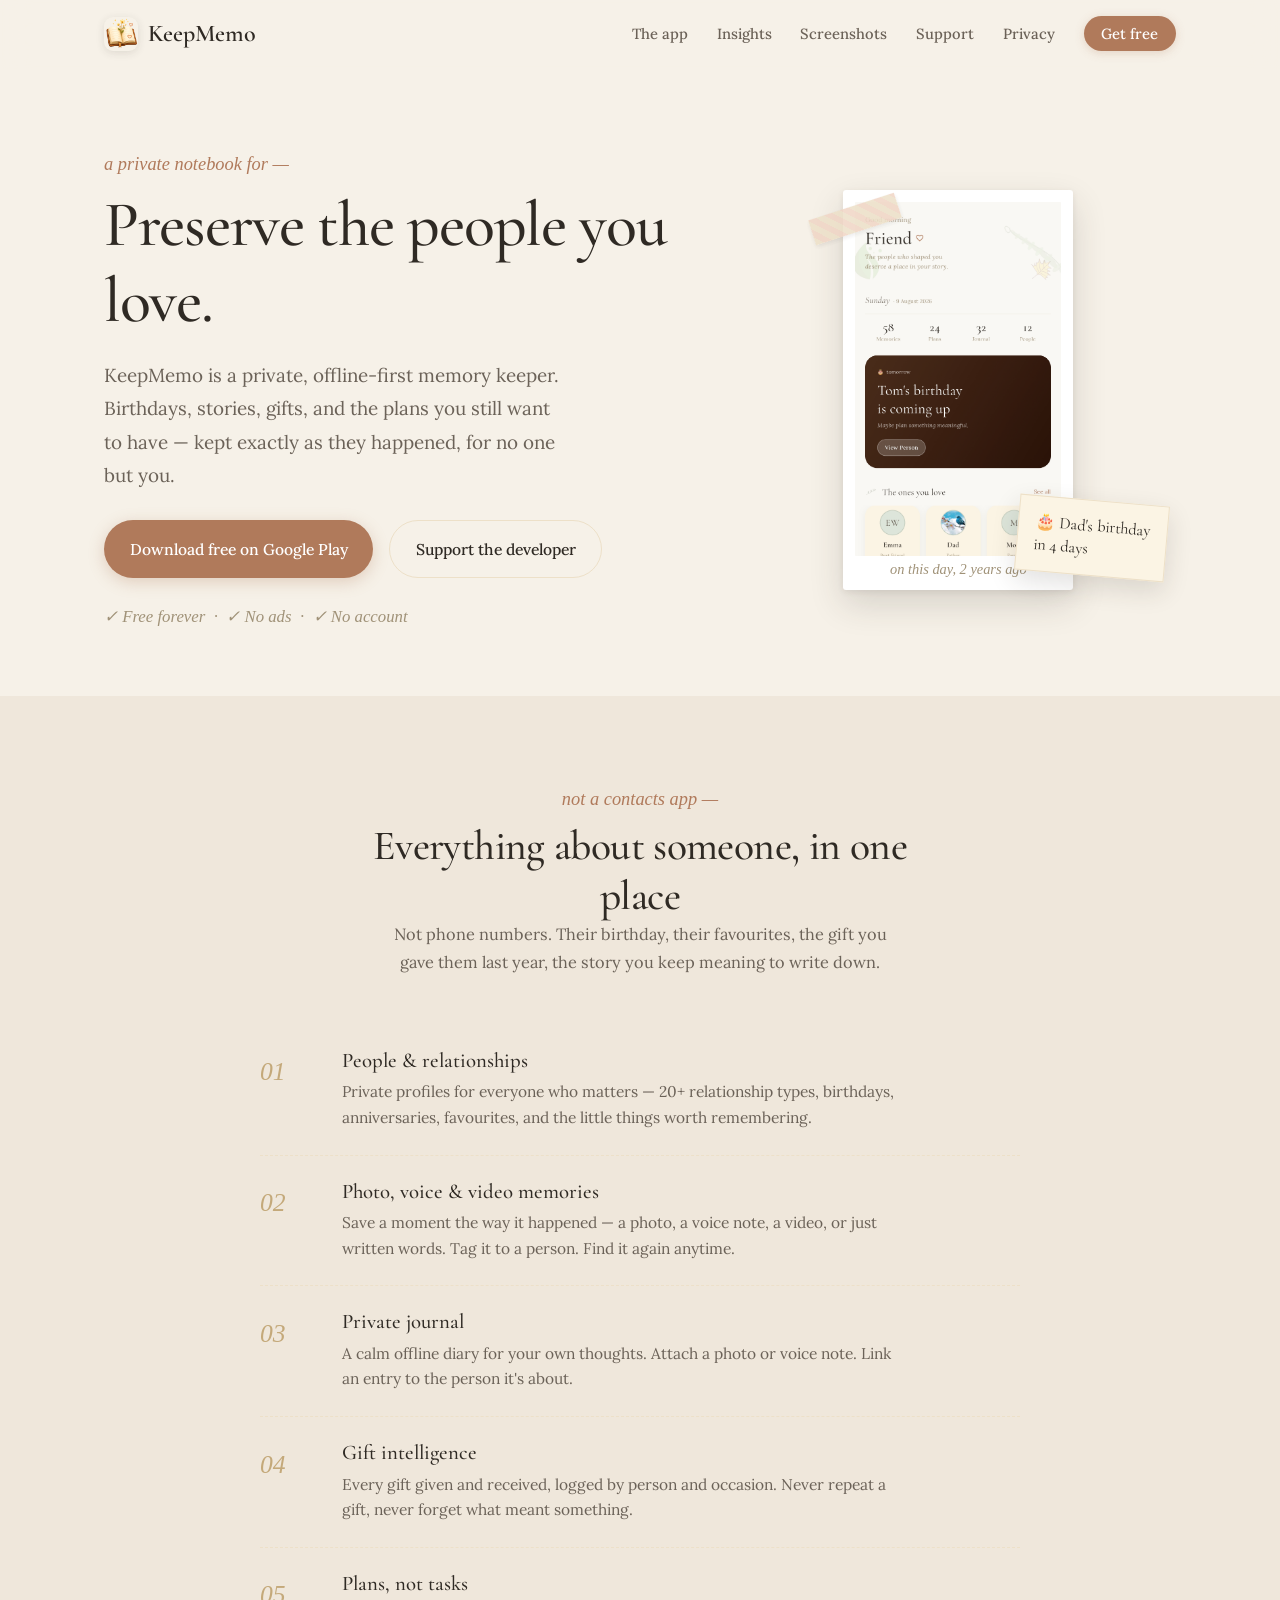
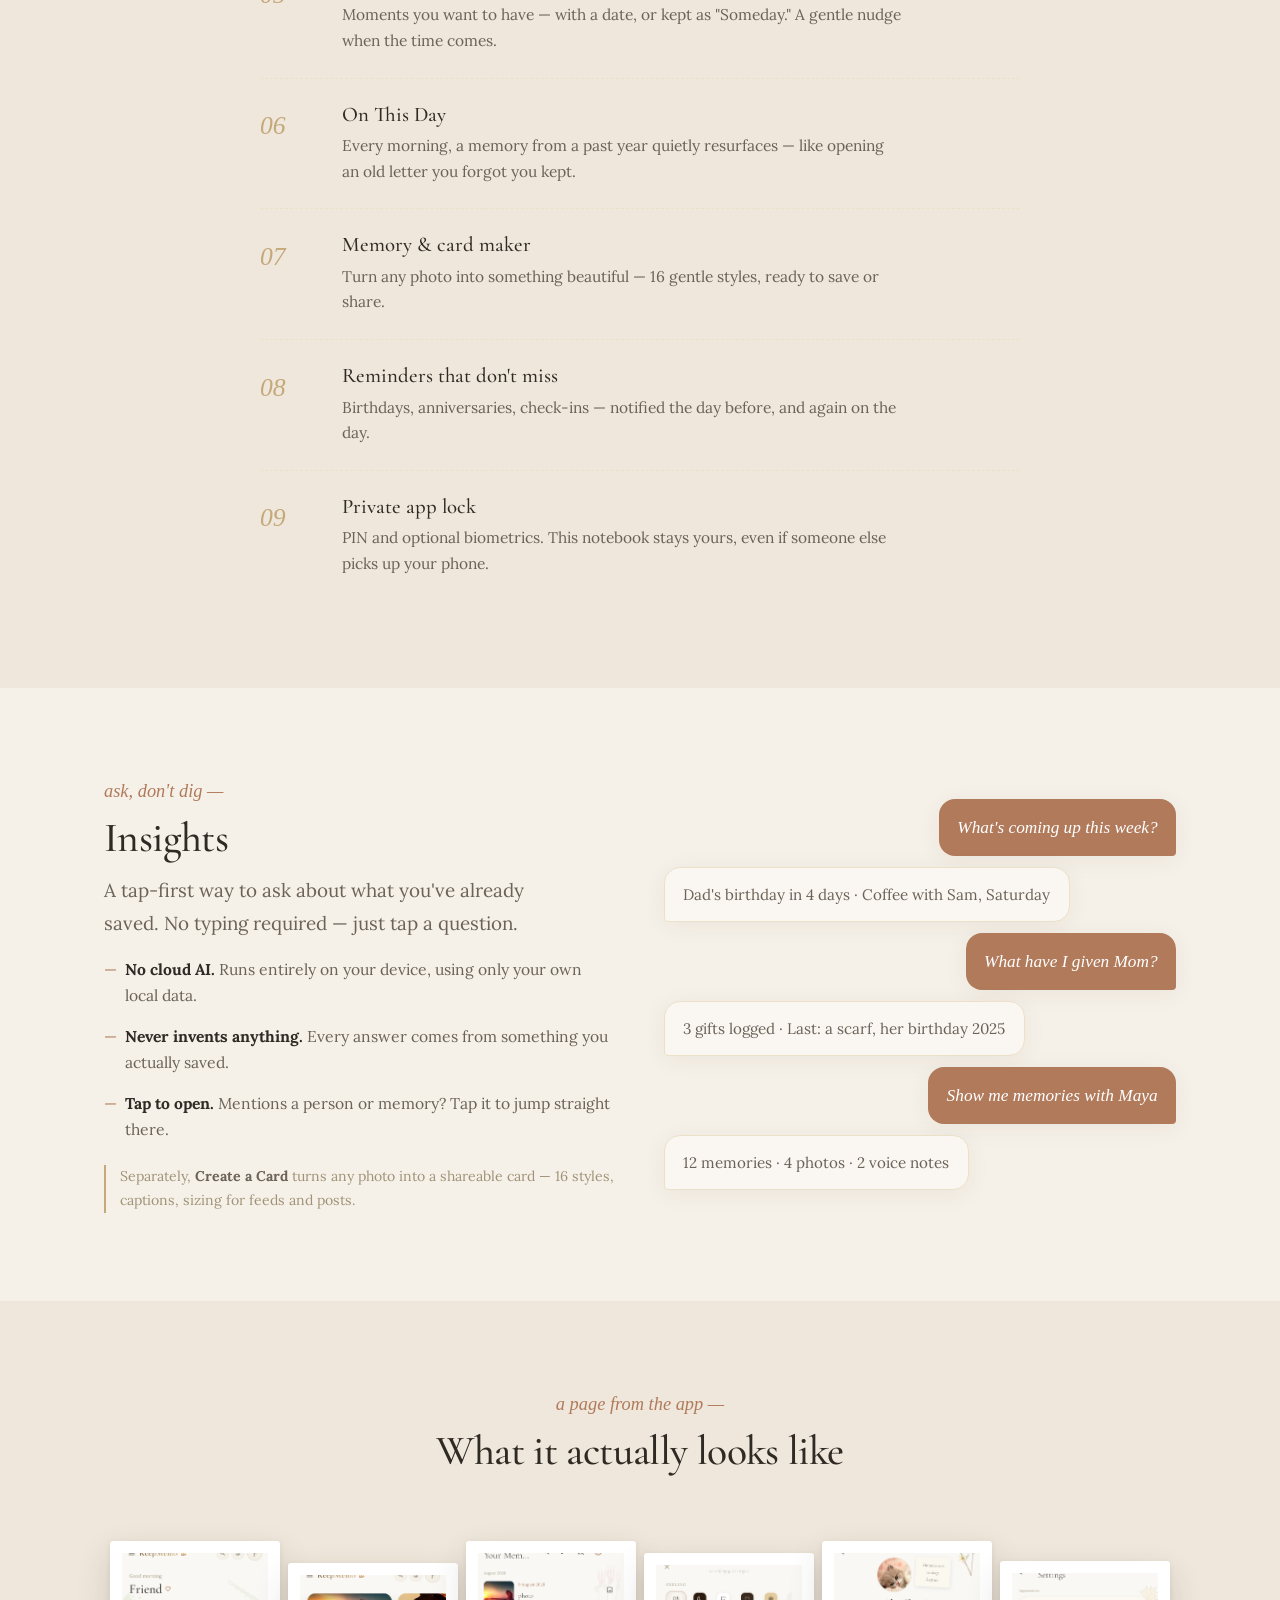
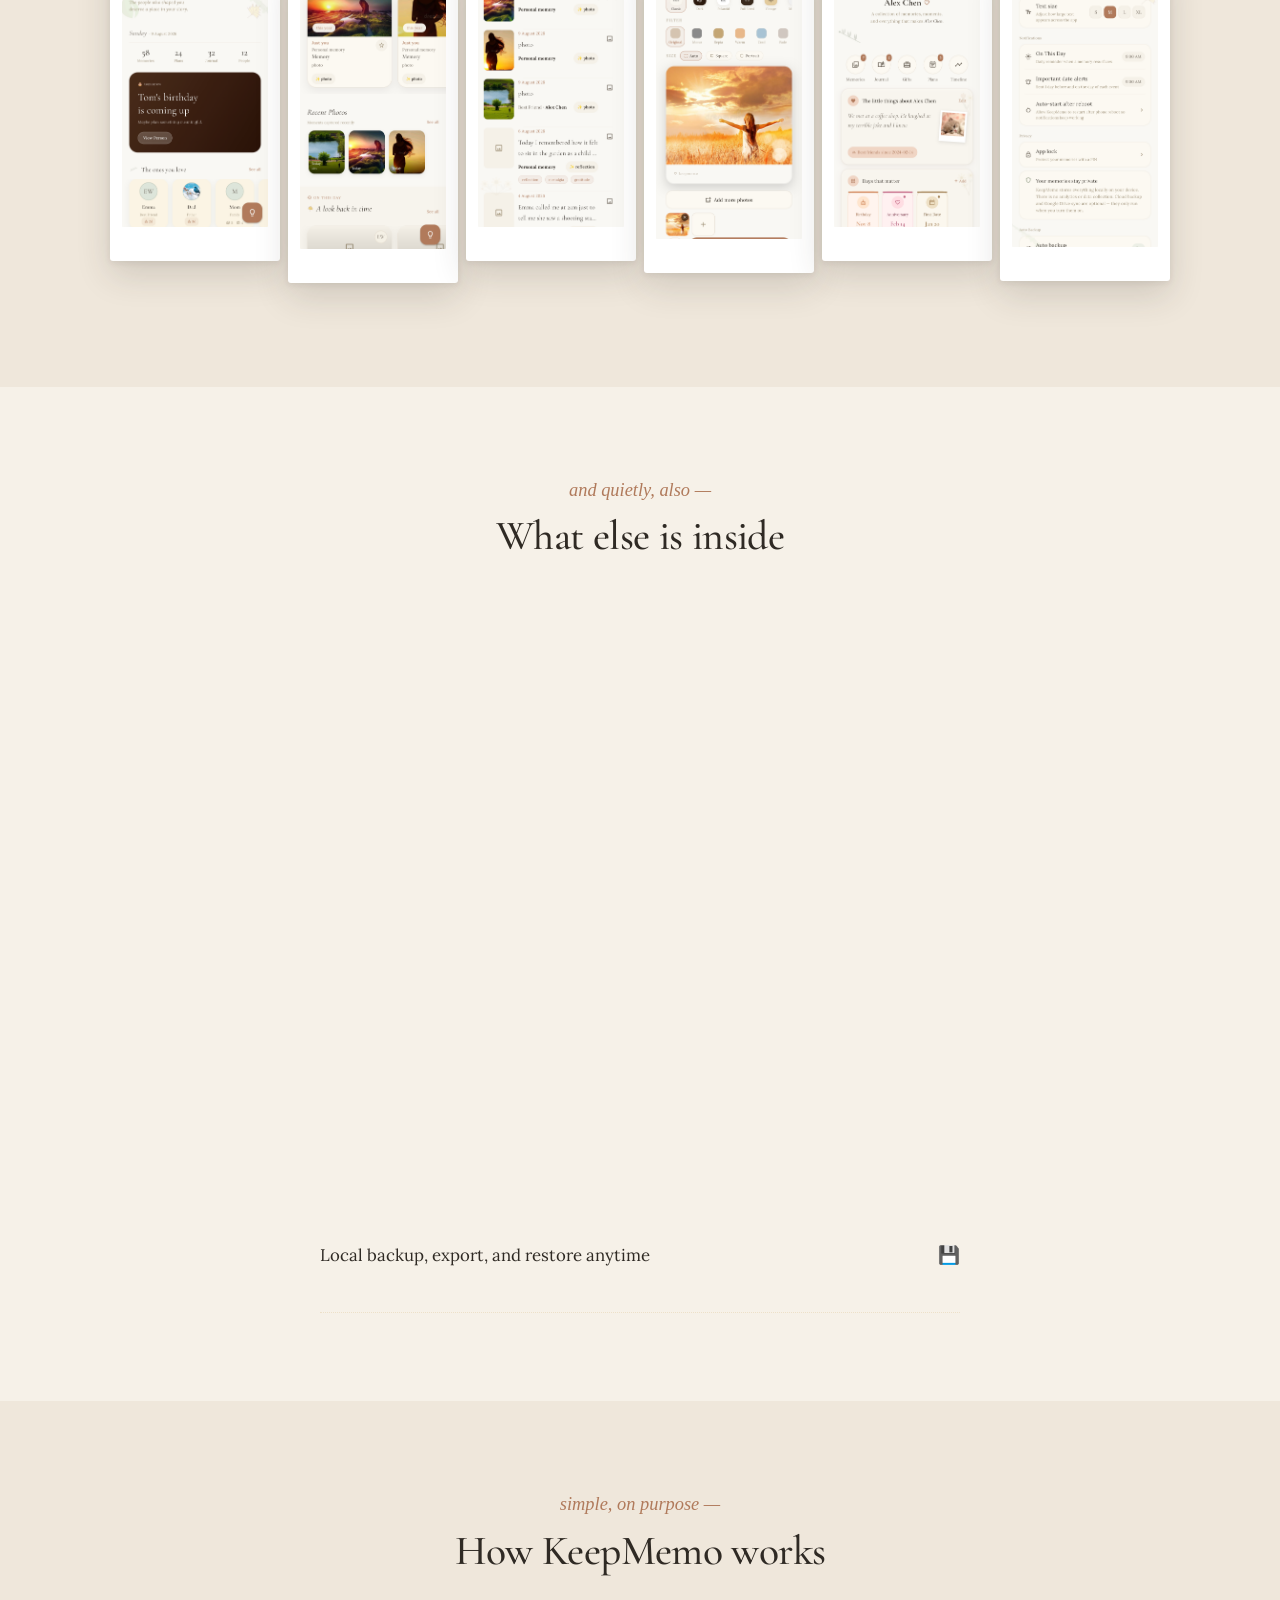
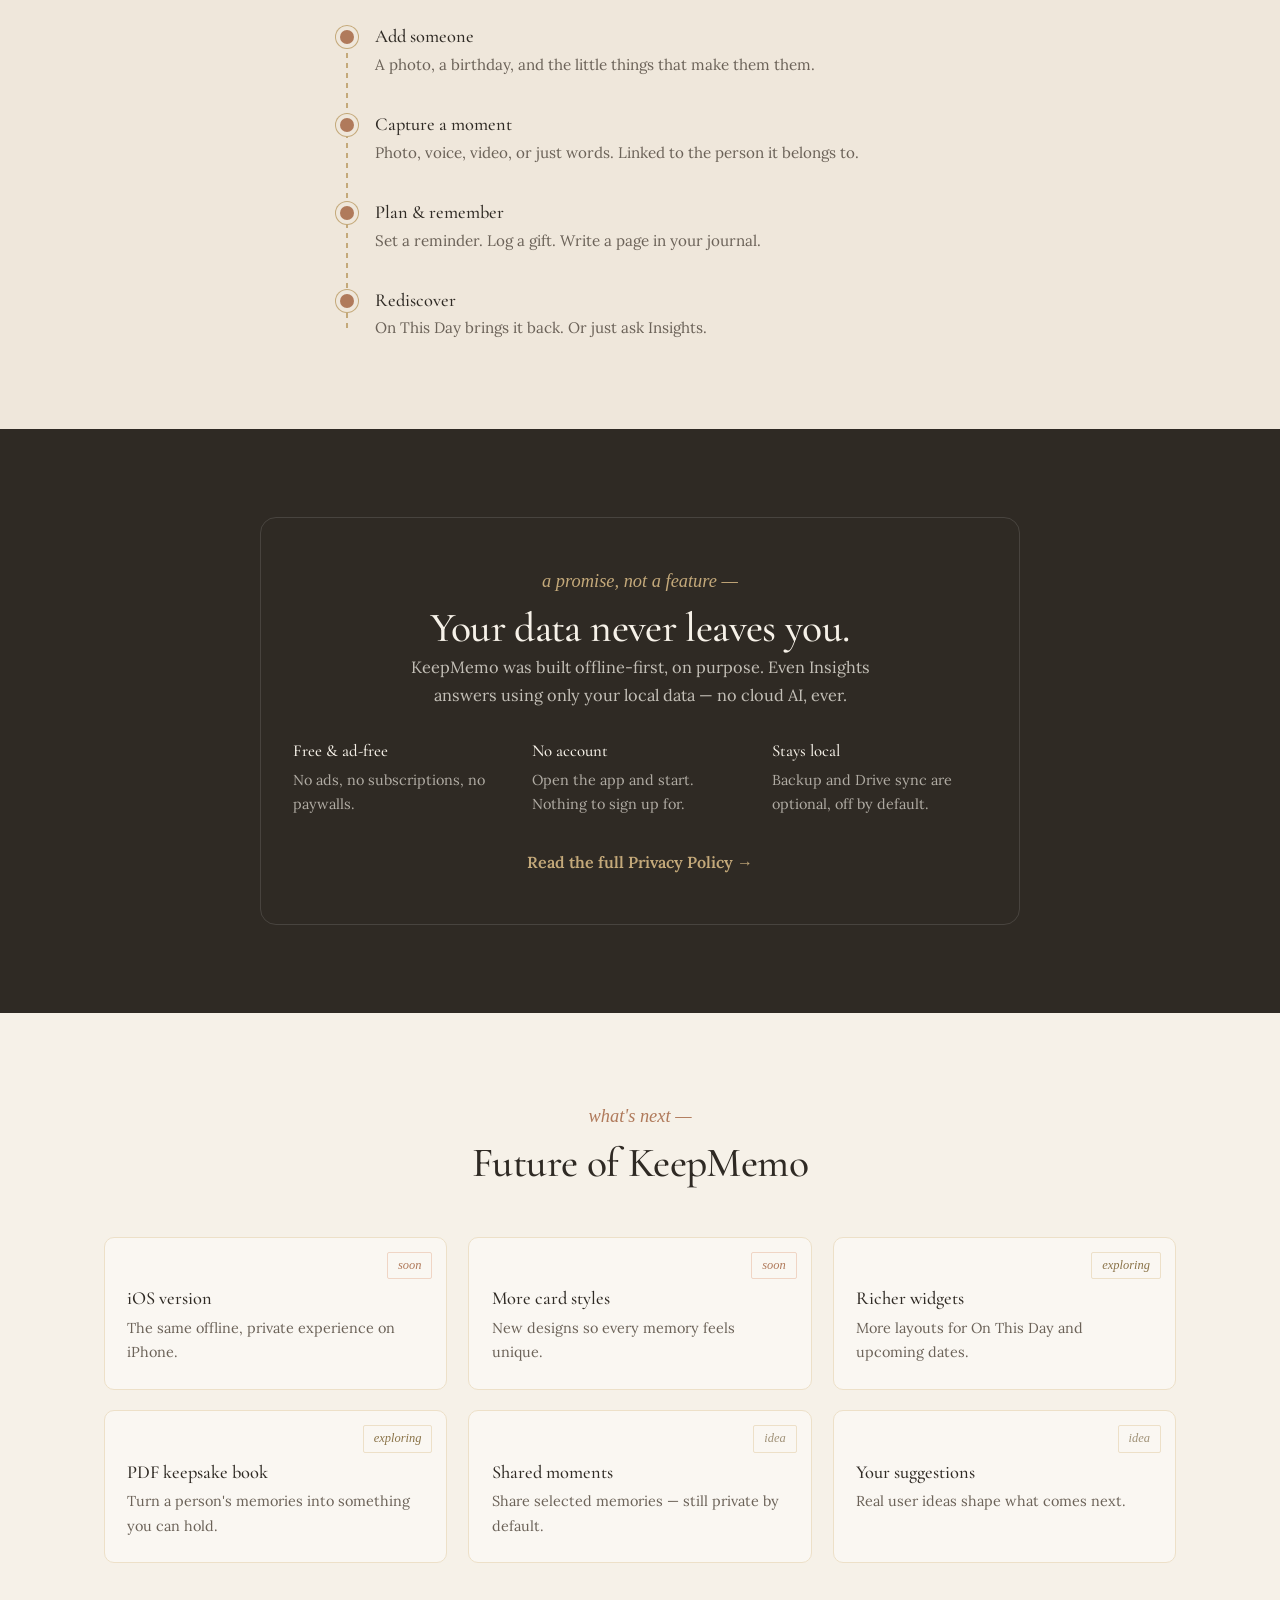
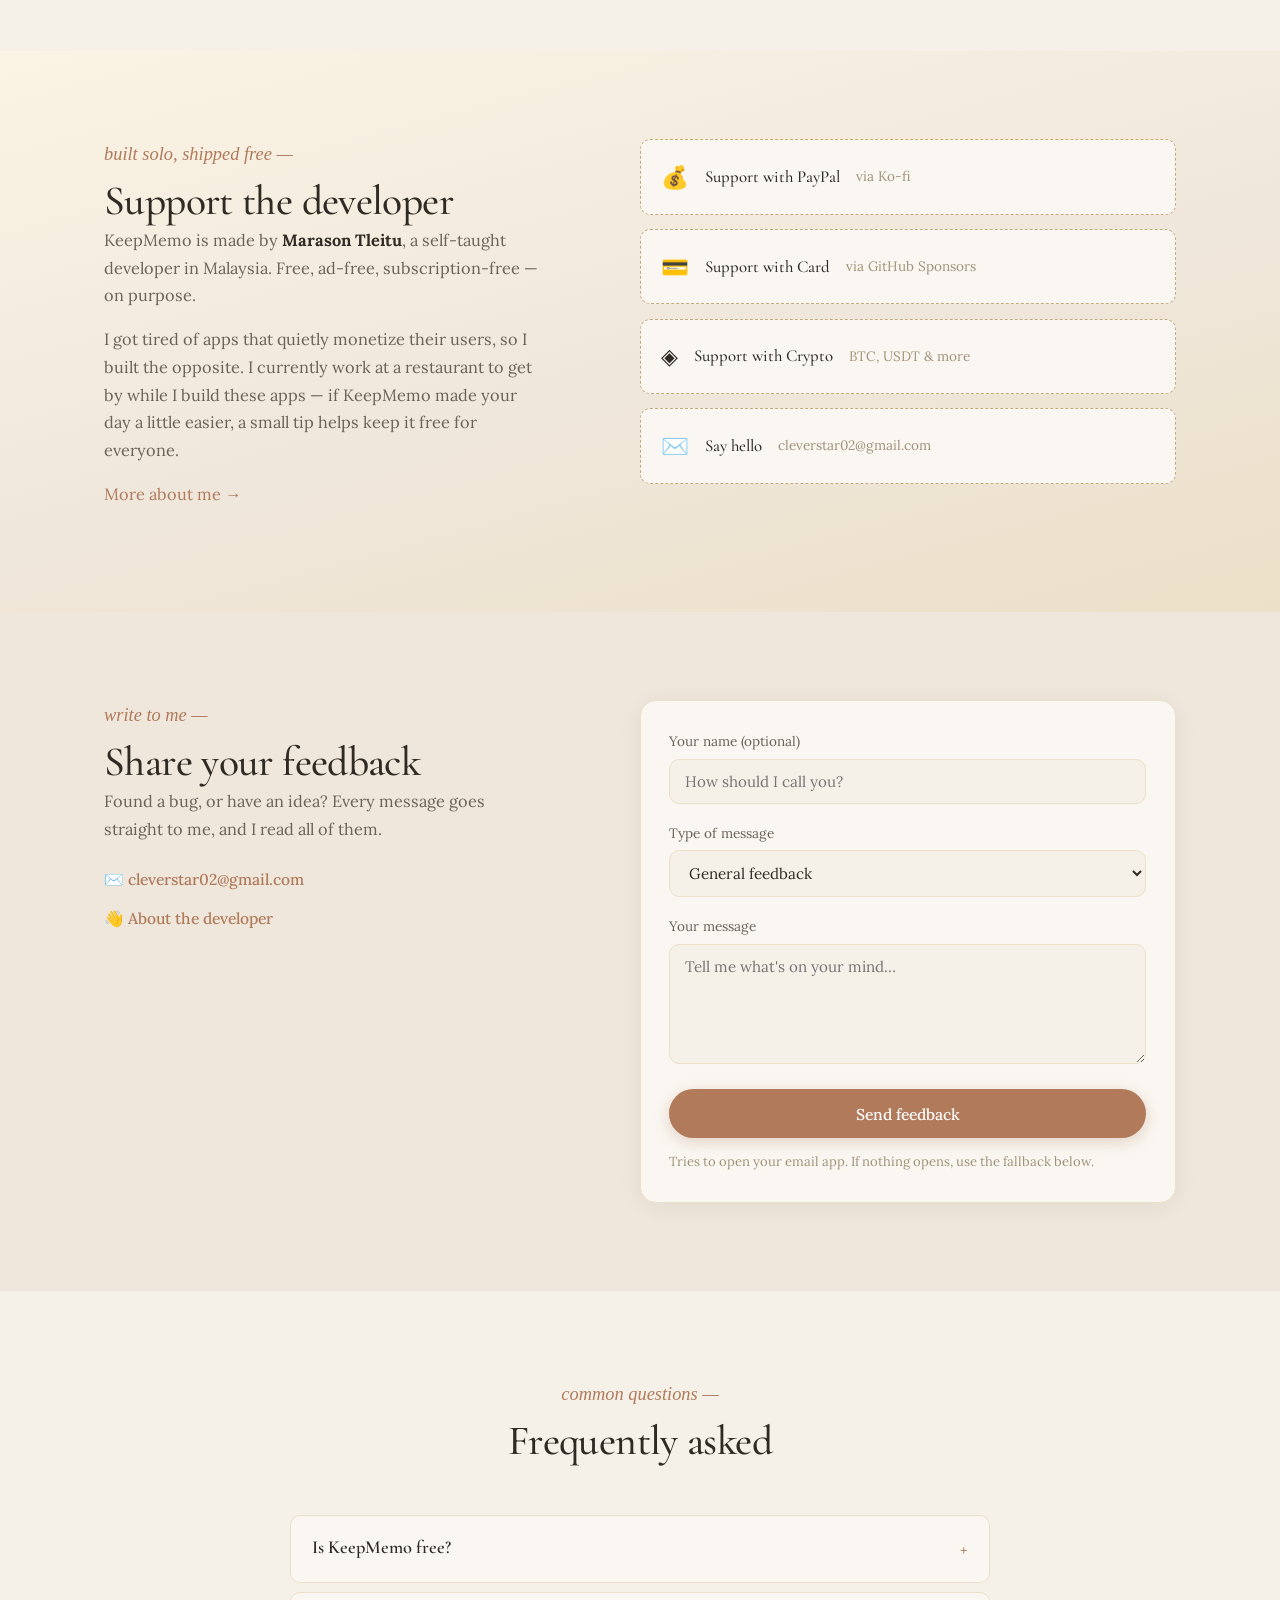
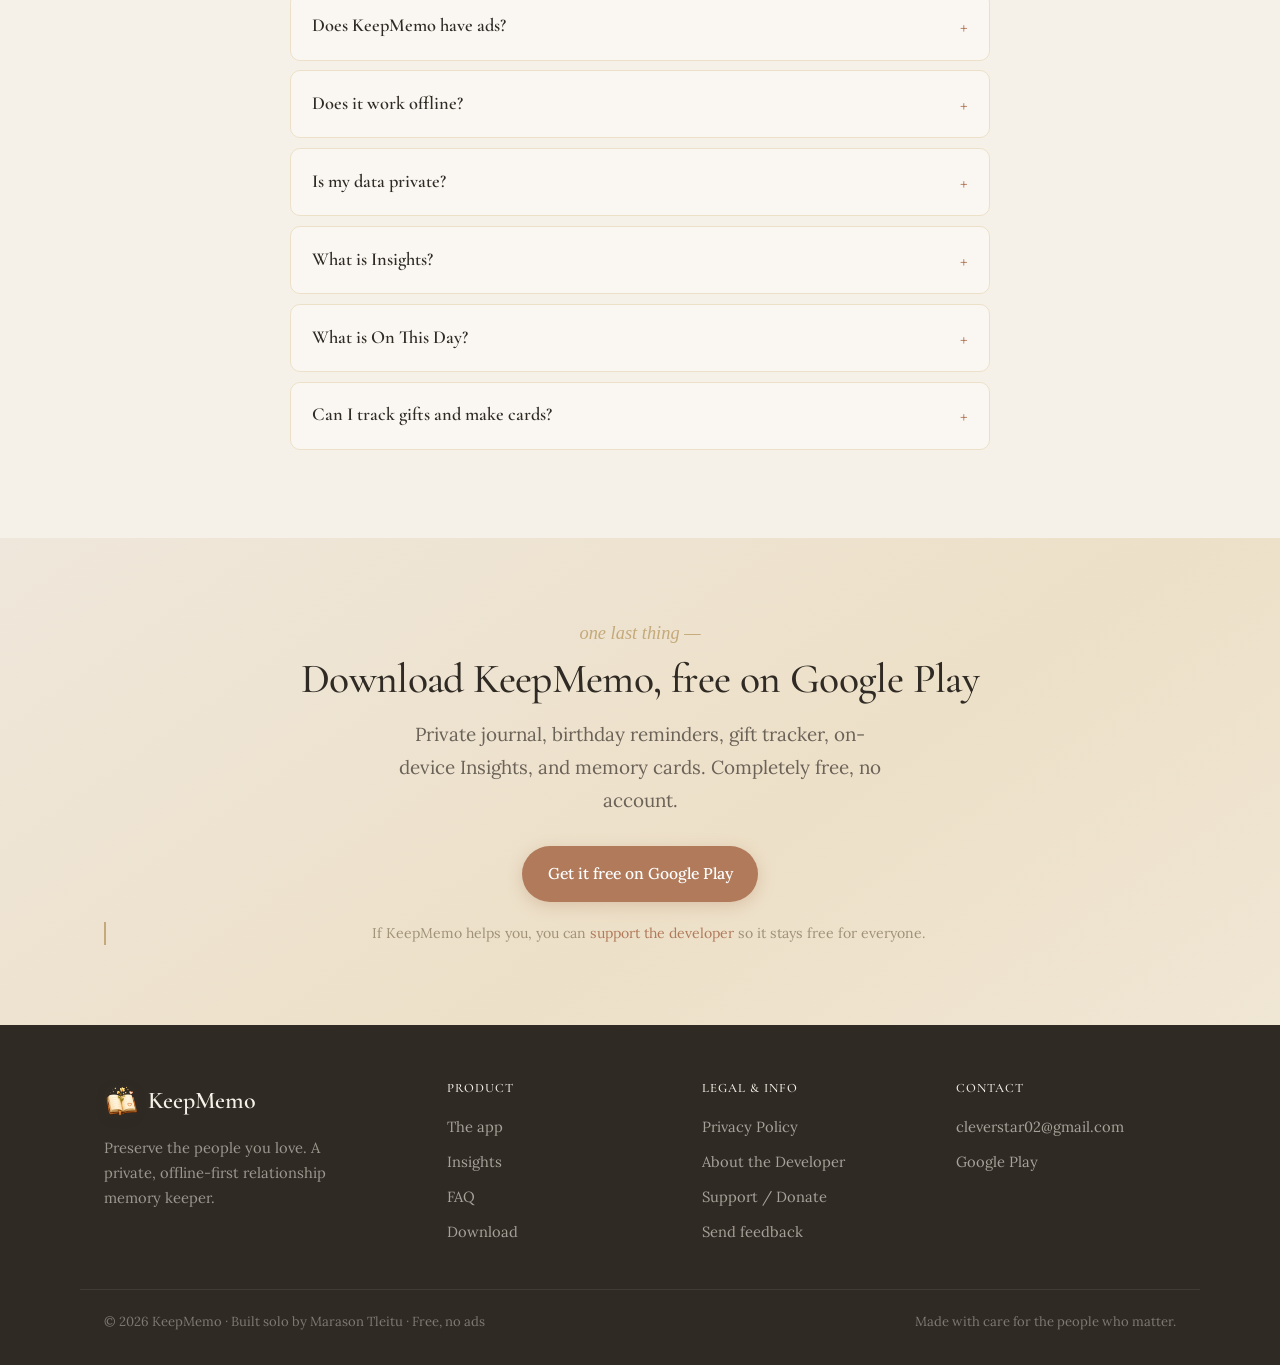
==== commit 17c899e3: "Update index.html" ====
--- a/index.html
+++ b/index.html
@@ -303,9 +303,9 @@
       <p><a href="https://cleversta.github.io/about_me/" target="_blank" rel="noopener">More about me →</a></p>
     </div>
     <div class="ticket-row">
-      <a class="ticket" href="https://ko-fi.com/marasontleitu" target="_blank" rel="noopener noreferrer"><span>☕</span><h3>Buy me a coffee</h3><p>ko-fi.com/marasontleitu</p></a>
-      <a class="ticket" href="https://github.com/sponsors/Cleversta" target="_blank" rel="noopener noreferrer"><span>💳</span><h3>Sponsor on GitHub</h3><p>github.com/sponsors/Cleversta</p></a>
-      <a class="ticket" href="https://nowpayments.io/donation?api_key=7a581856-5b50-4d20-815a-83e268a1fcdf" target="_blank" rel="noopener noreferrer"><span>◈</span><h3>Donate crypto</h3><p>via NOWPayments</p></a>
+      <a class="ticket" href="https://ko-fi.com/marasontleitu" target="_blank" rel="noopener noreferrer"><span>💰</span><h3>Support with PayPal</h3><p>via Ko-fi</p></a>
+      <a class="ticket" href="https://github.com/sponsors/Cleversta" target="_blank" rel="noopener noreferrer"><span>💳</span><h3>Support with Card</h3><p>via GitHub Sponsors</p></a>
+      <a class="ticket" href="https://nowpayments.io/donation?api_key=7a581856-5b50-4d20-815a-83e268a1fcdf" target="_blank" rel="noopener noreferrer"><span>◈</span><h3>Support with Crypto</h3><p>BTC, USDT &amp; more</p></a>
       <a class="ticket" href="mailto:cleverstar02@gmail.com?subject=KeepMemo%20hello"><span>✉️</span><h3>Say hello</h3><p>cleverstar02@gmail.com</p></a>
     </div>
   </div>
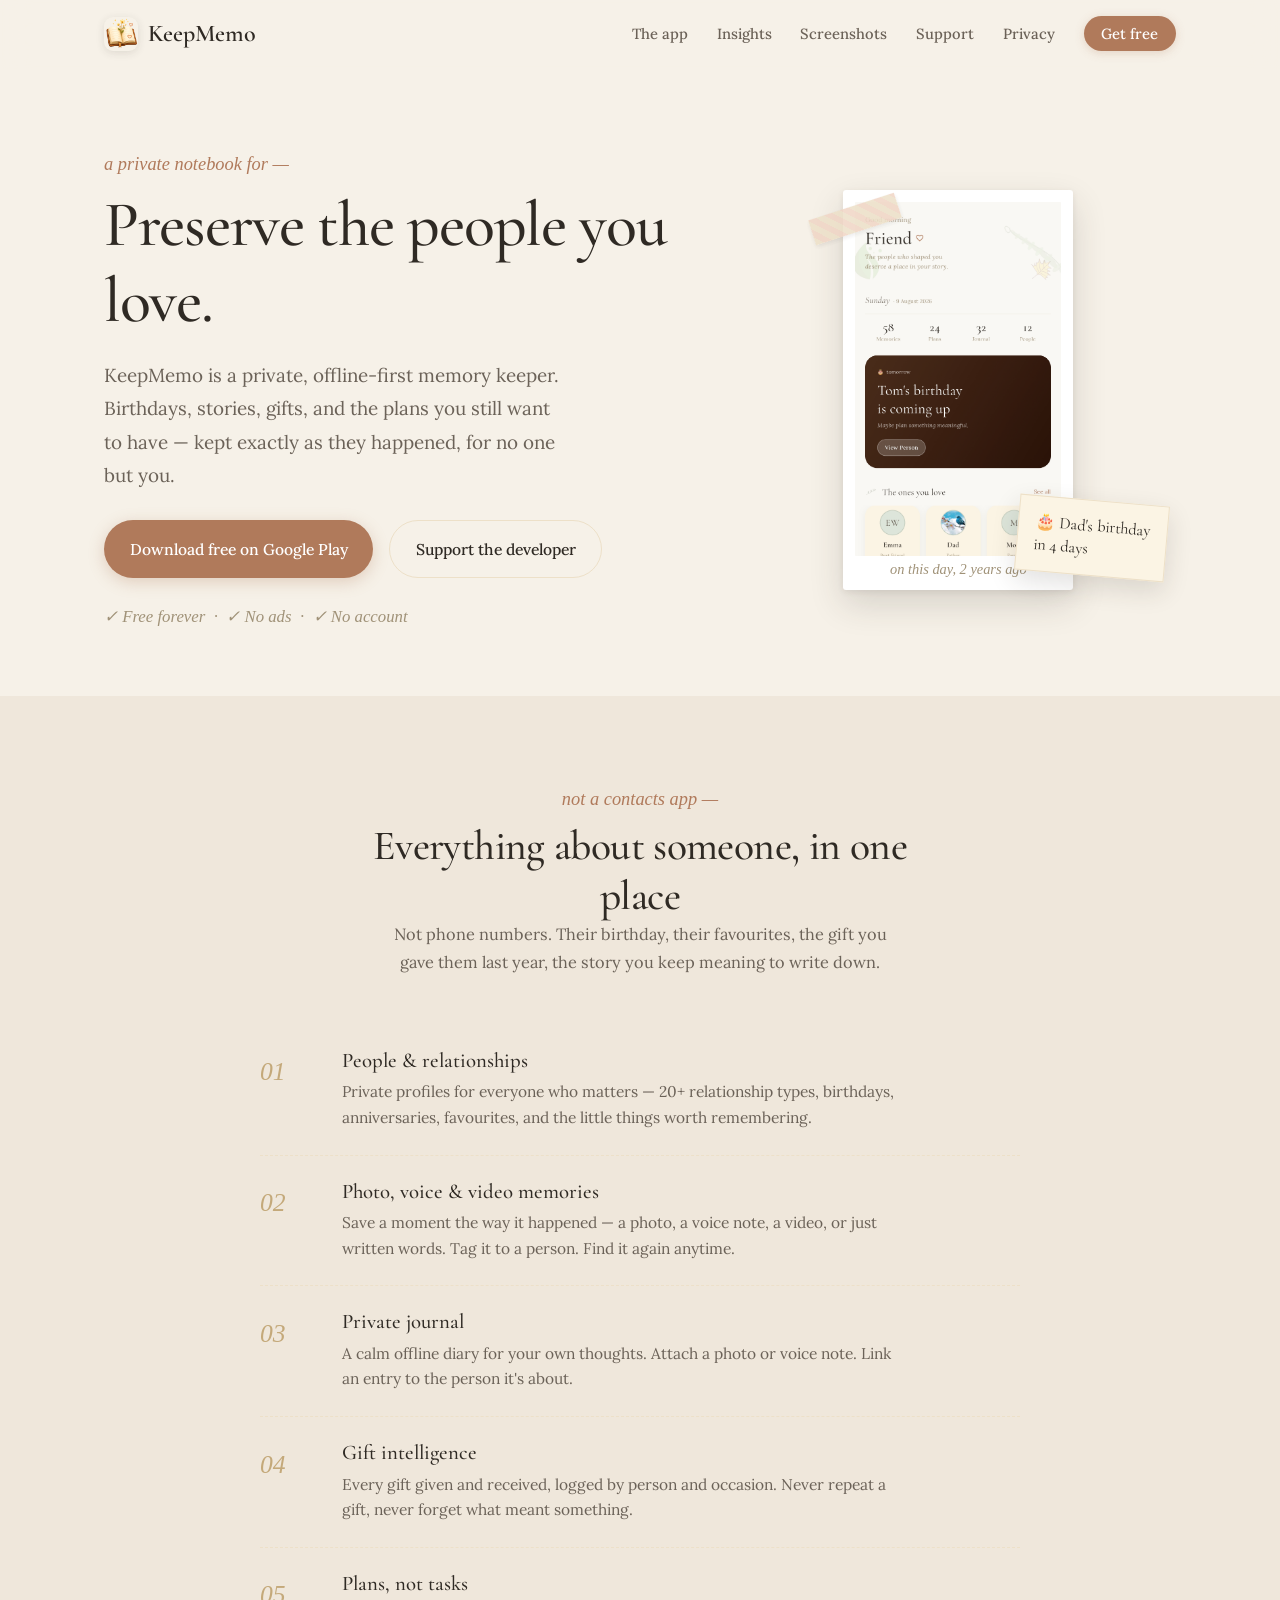
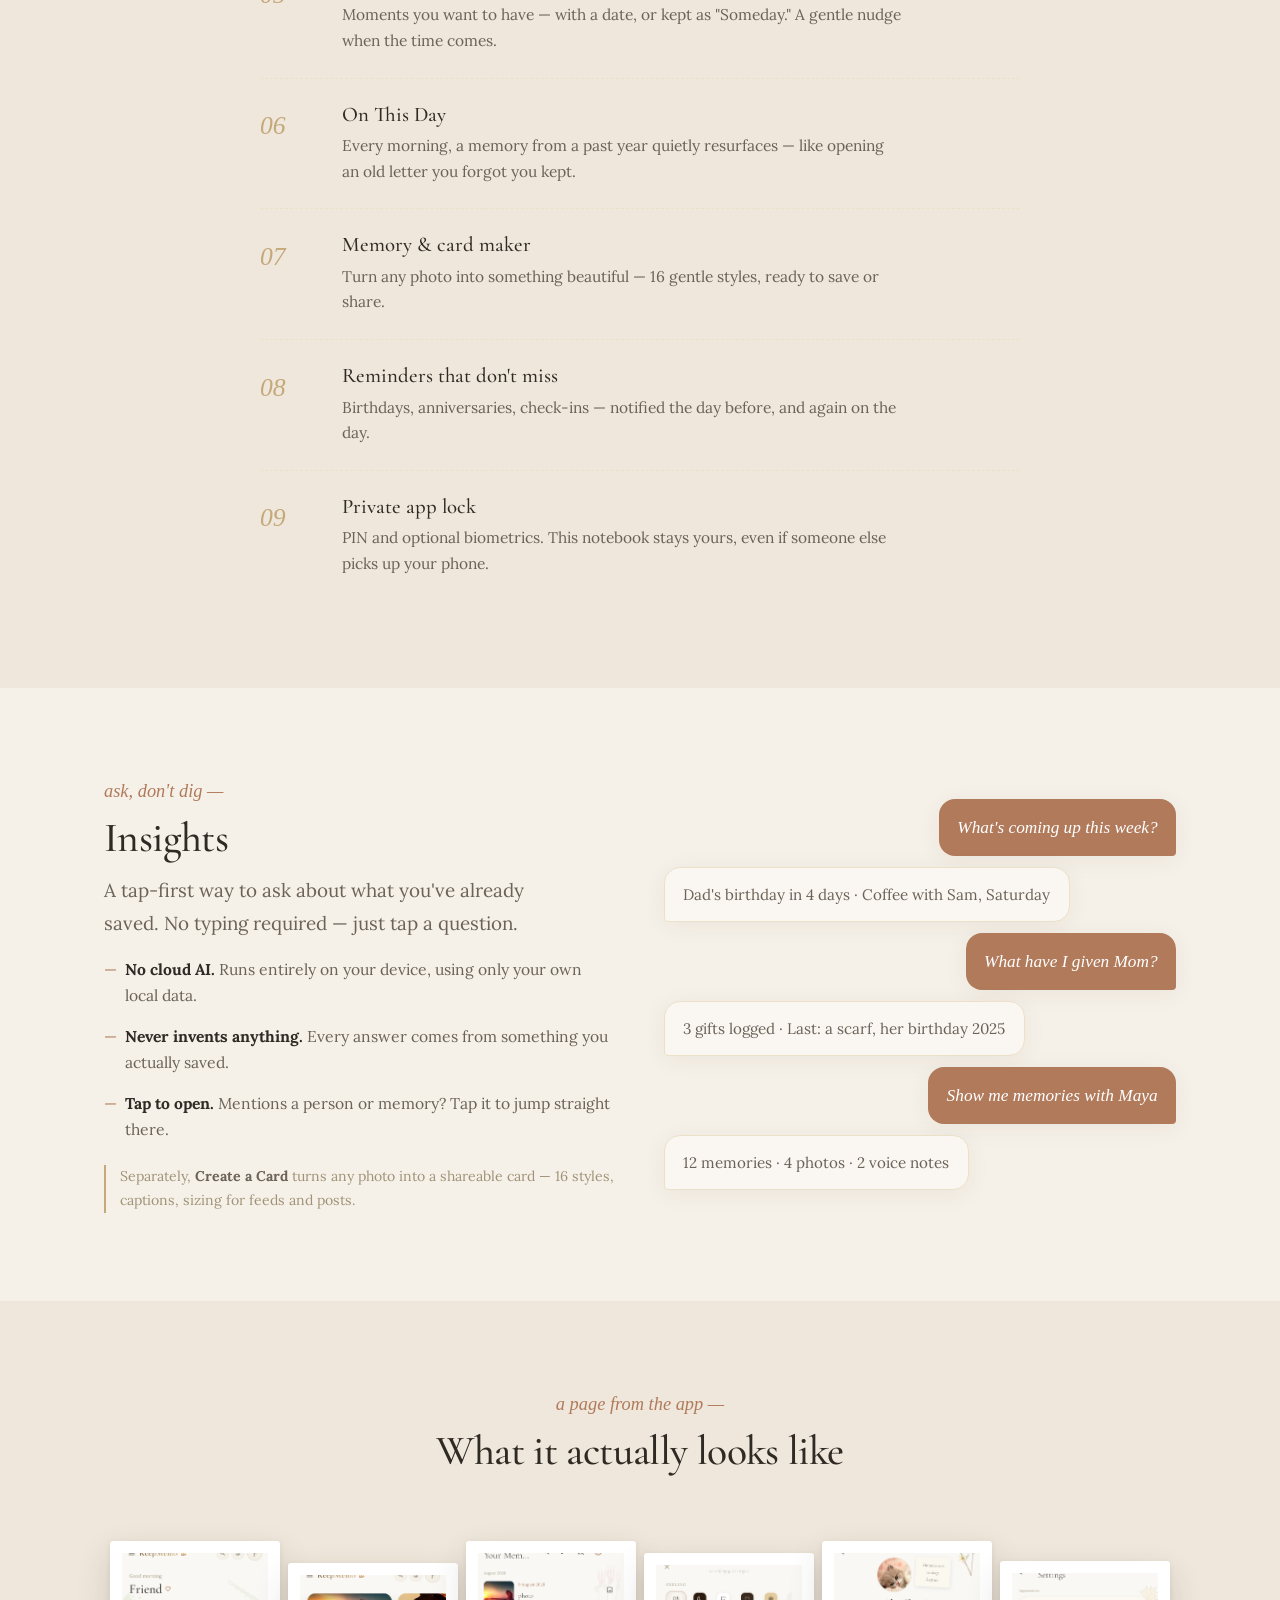
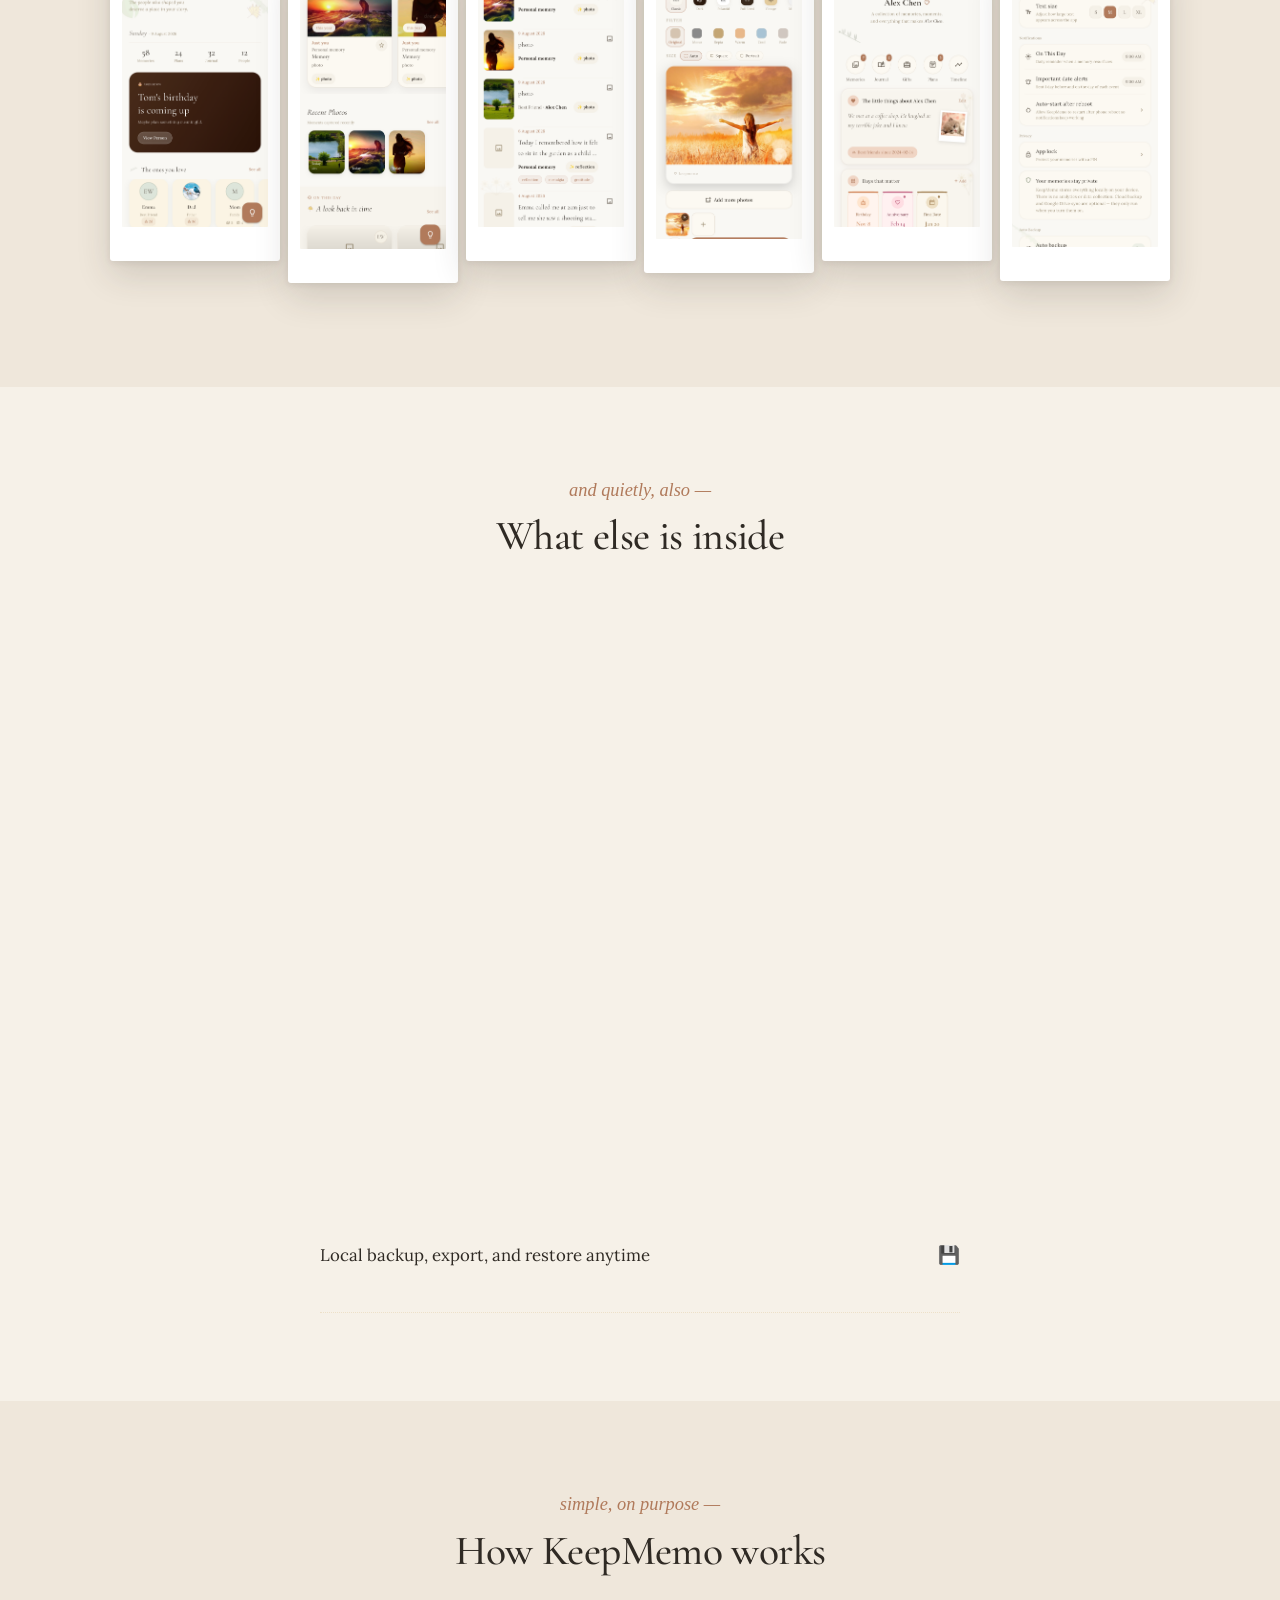
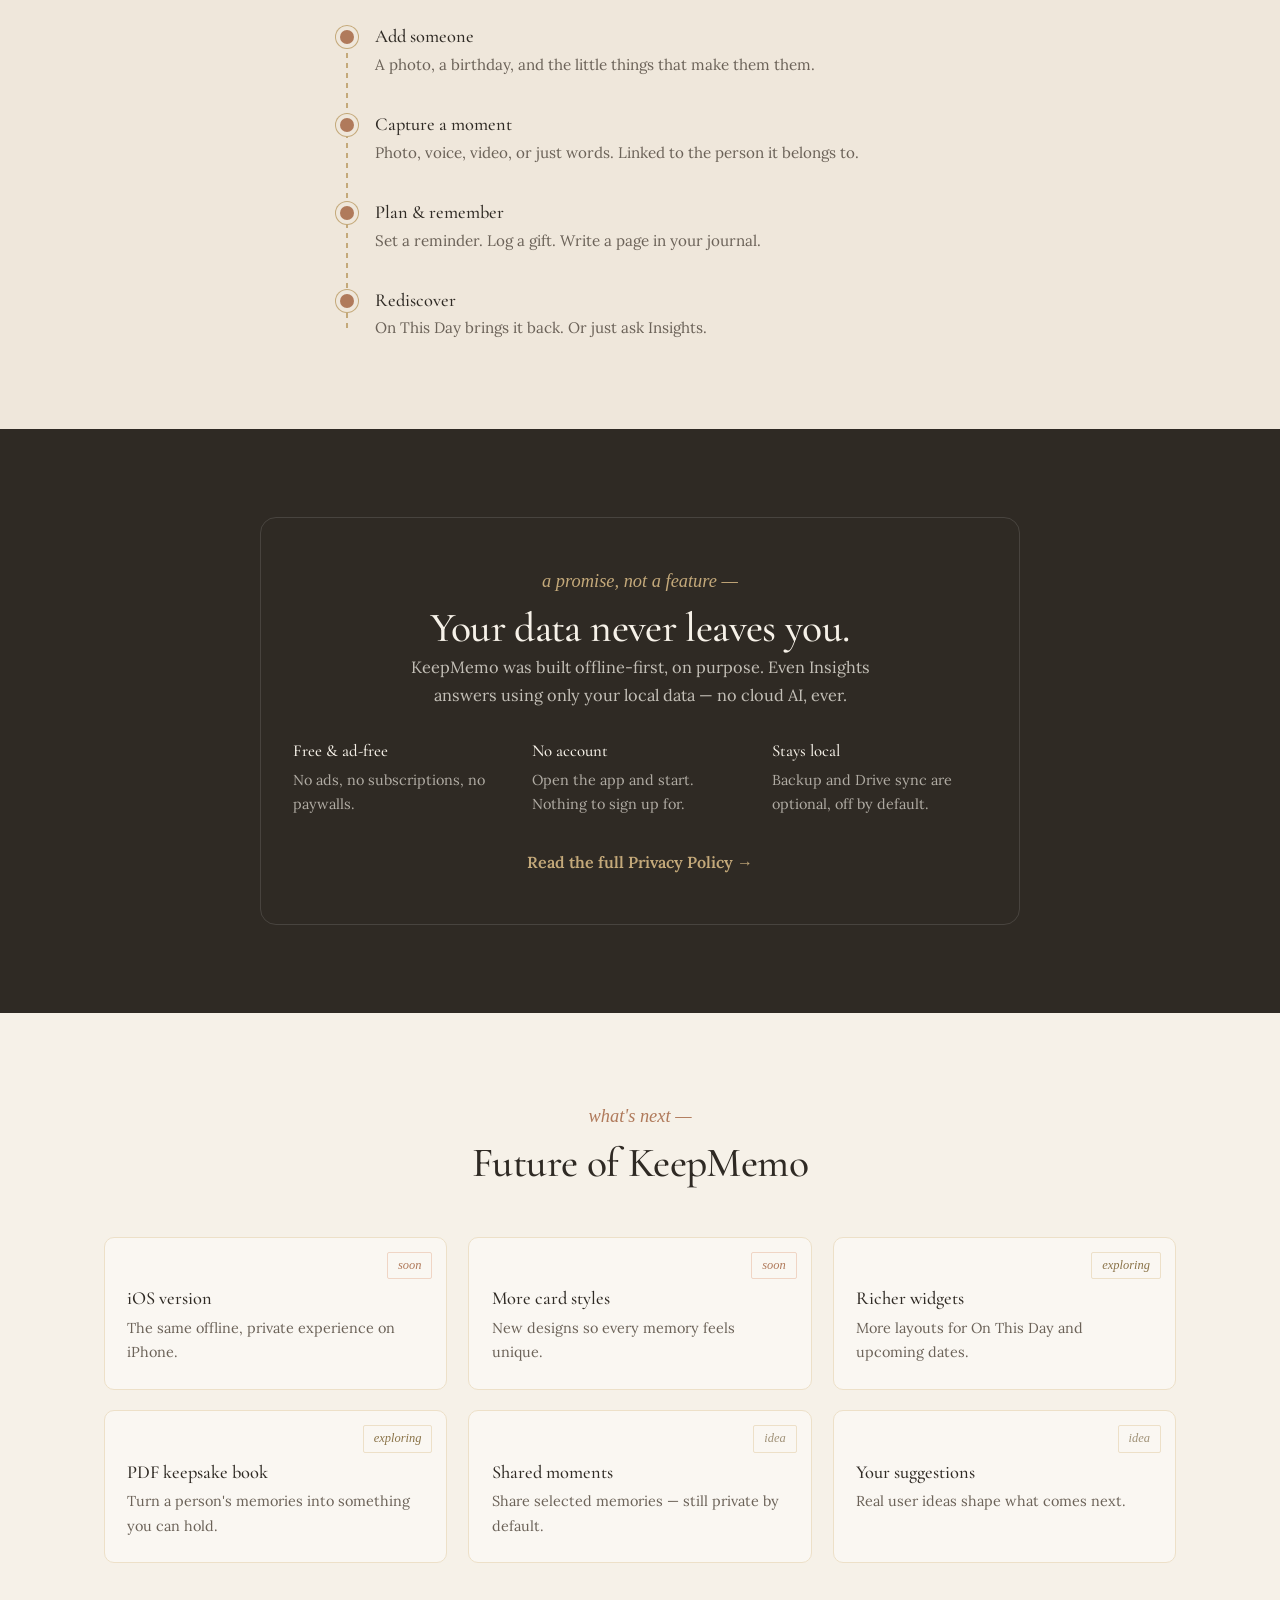
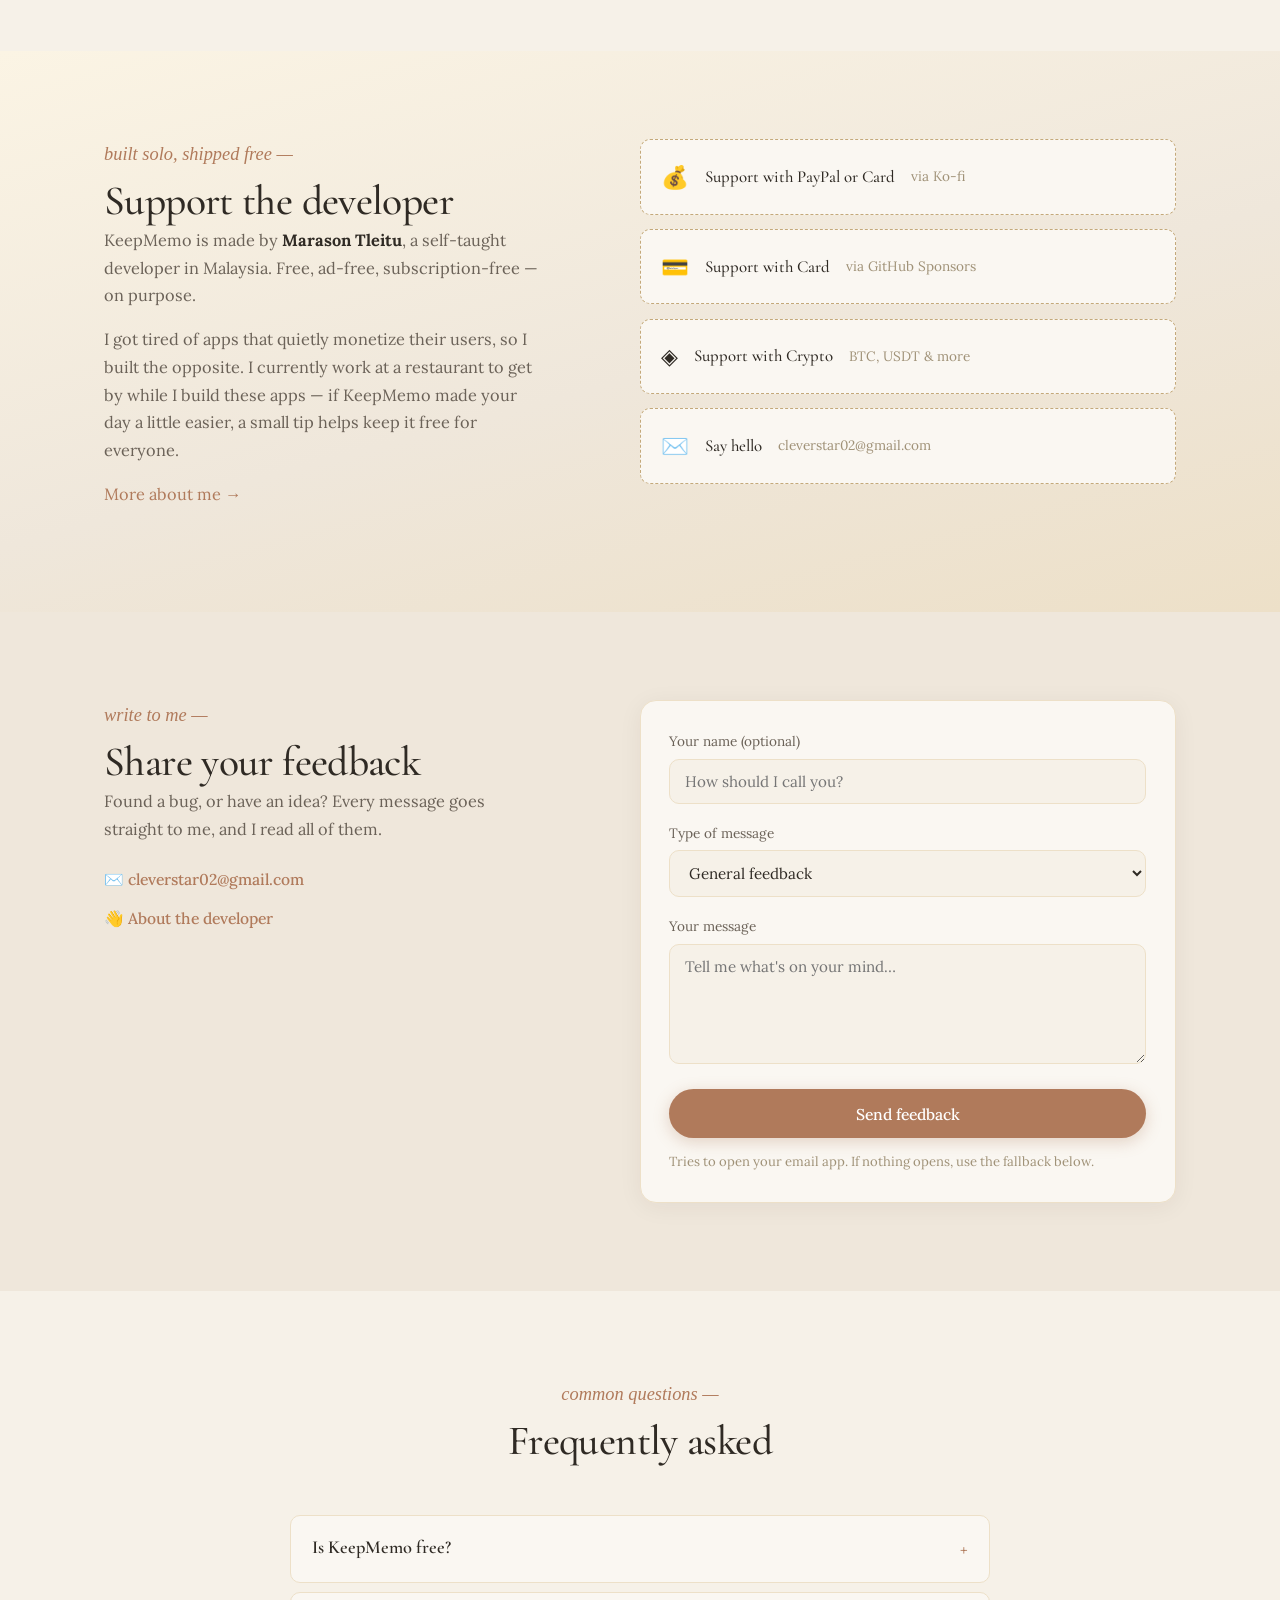
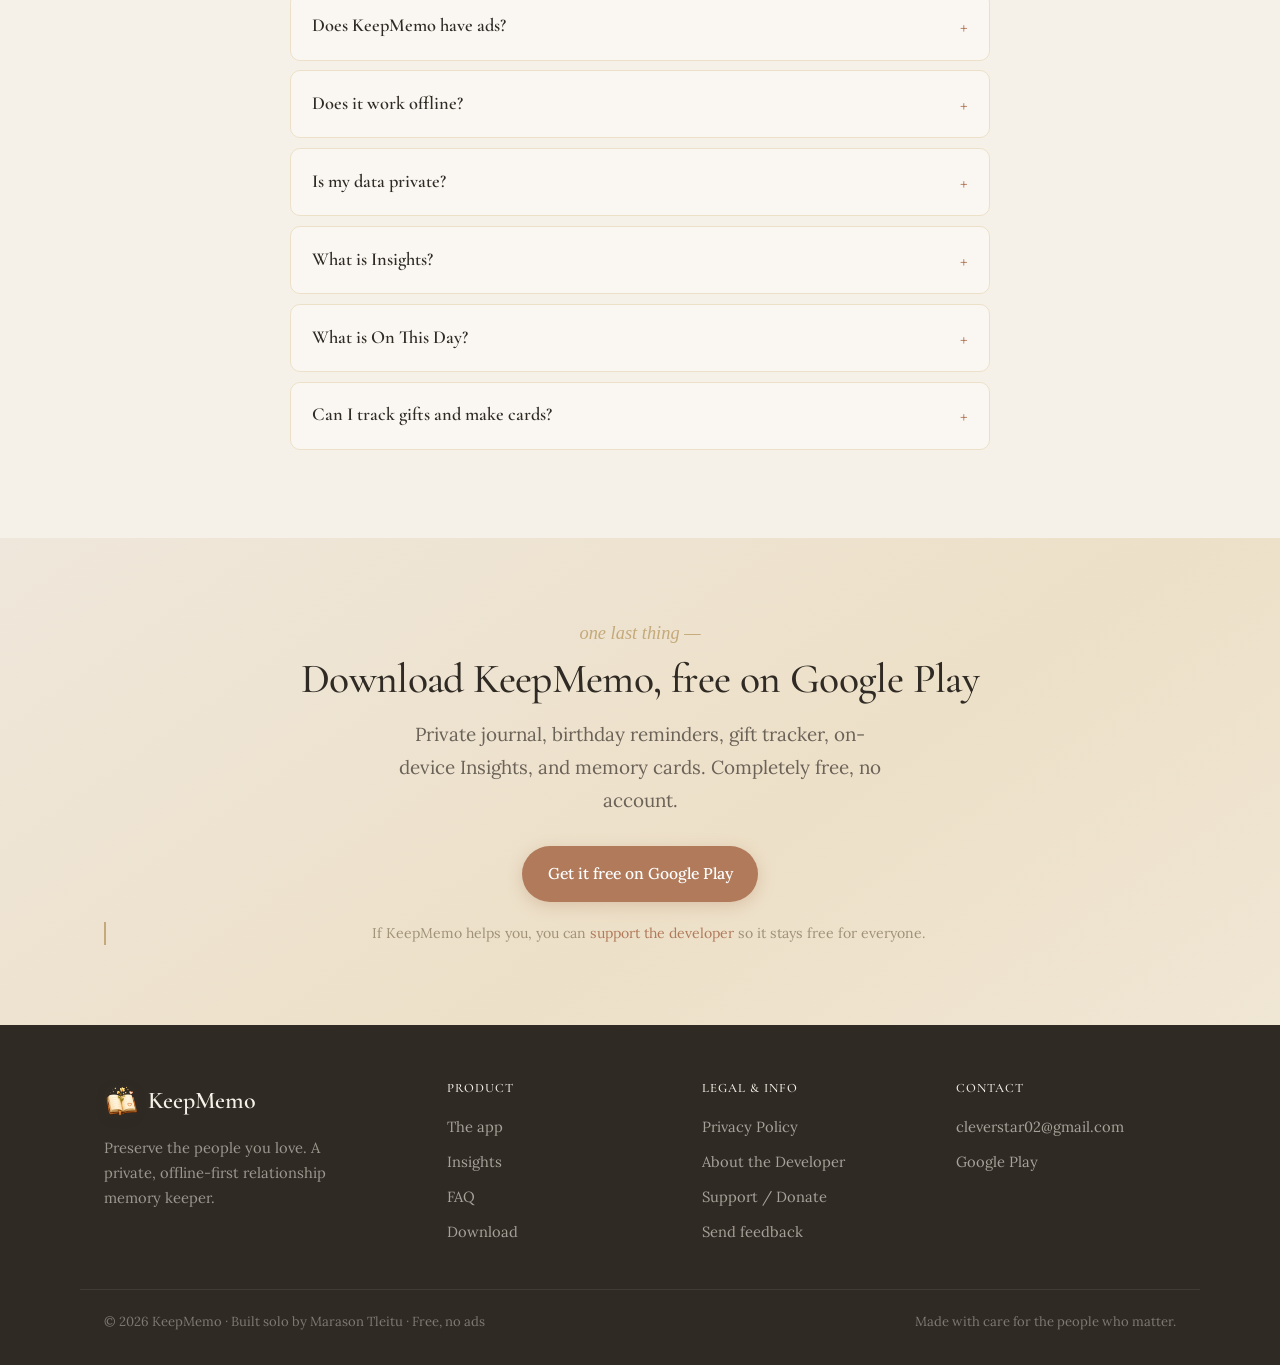
==== commit 7e3ba1b2: "Update index.html" ====
--- a/index.html
+++ b/index.html
@@ -303,7 +303,7 @@
       <p><a href="https://cleversta.github.io/about_me/" target="_blank" rel="noopener">More about me →</a></p>
     </div>
     <div class="ticket-row">
-      <a class="ticket" href="https://ko-fi.com/marasontleitu" target="_blank" rel="noopener noreferrer"><span>💰</span><h3>Support with PayPal</h3><p>via Ko-fi</p></a>
+      <a class="ticket" href="https://ko-fi.com/marasontleitu" target="_blank" rel="noopener noreferrer"><span>💰</span><h3>Support with PayPal or Card</h3><p>via Ko-fi</p></a>
       <a class="ticket" href="https://github.com/sponsors/Cleversta" target="_blank" rel="noopener noreferrer"><span>💳</span><h3>Support with Card</h3><p>via GitHub Sponsors</p></a>
       <a class="ticket" href="https://nowpayments.io/donation?api_key=7a581856-5b50-4d20-815a-83e268a1fcdf" target="_blank" rel="noopener noreferrer"><span>◈</span><h3>Support with Crypto</h3><p>BTC, USDT &amp; more</p></a>
       <a class="ticket" href="mailto:cleverstar02@gmail.com?subject=KeepMemo%20hello"><span>✉️</span><h3>Say hello</h3><p>cleverstar02@gmail.com</p></a>
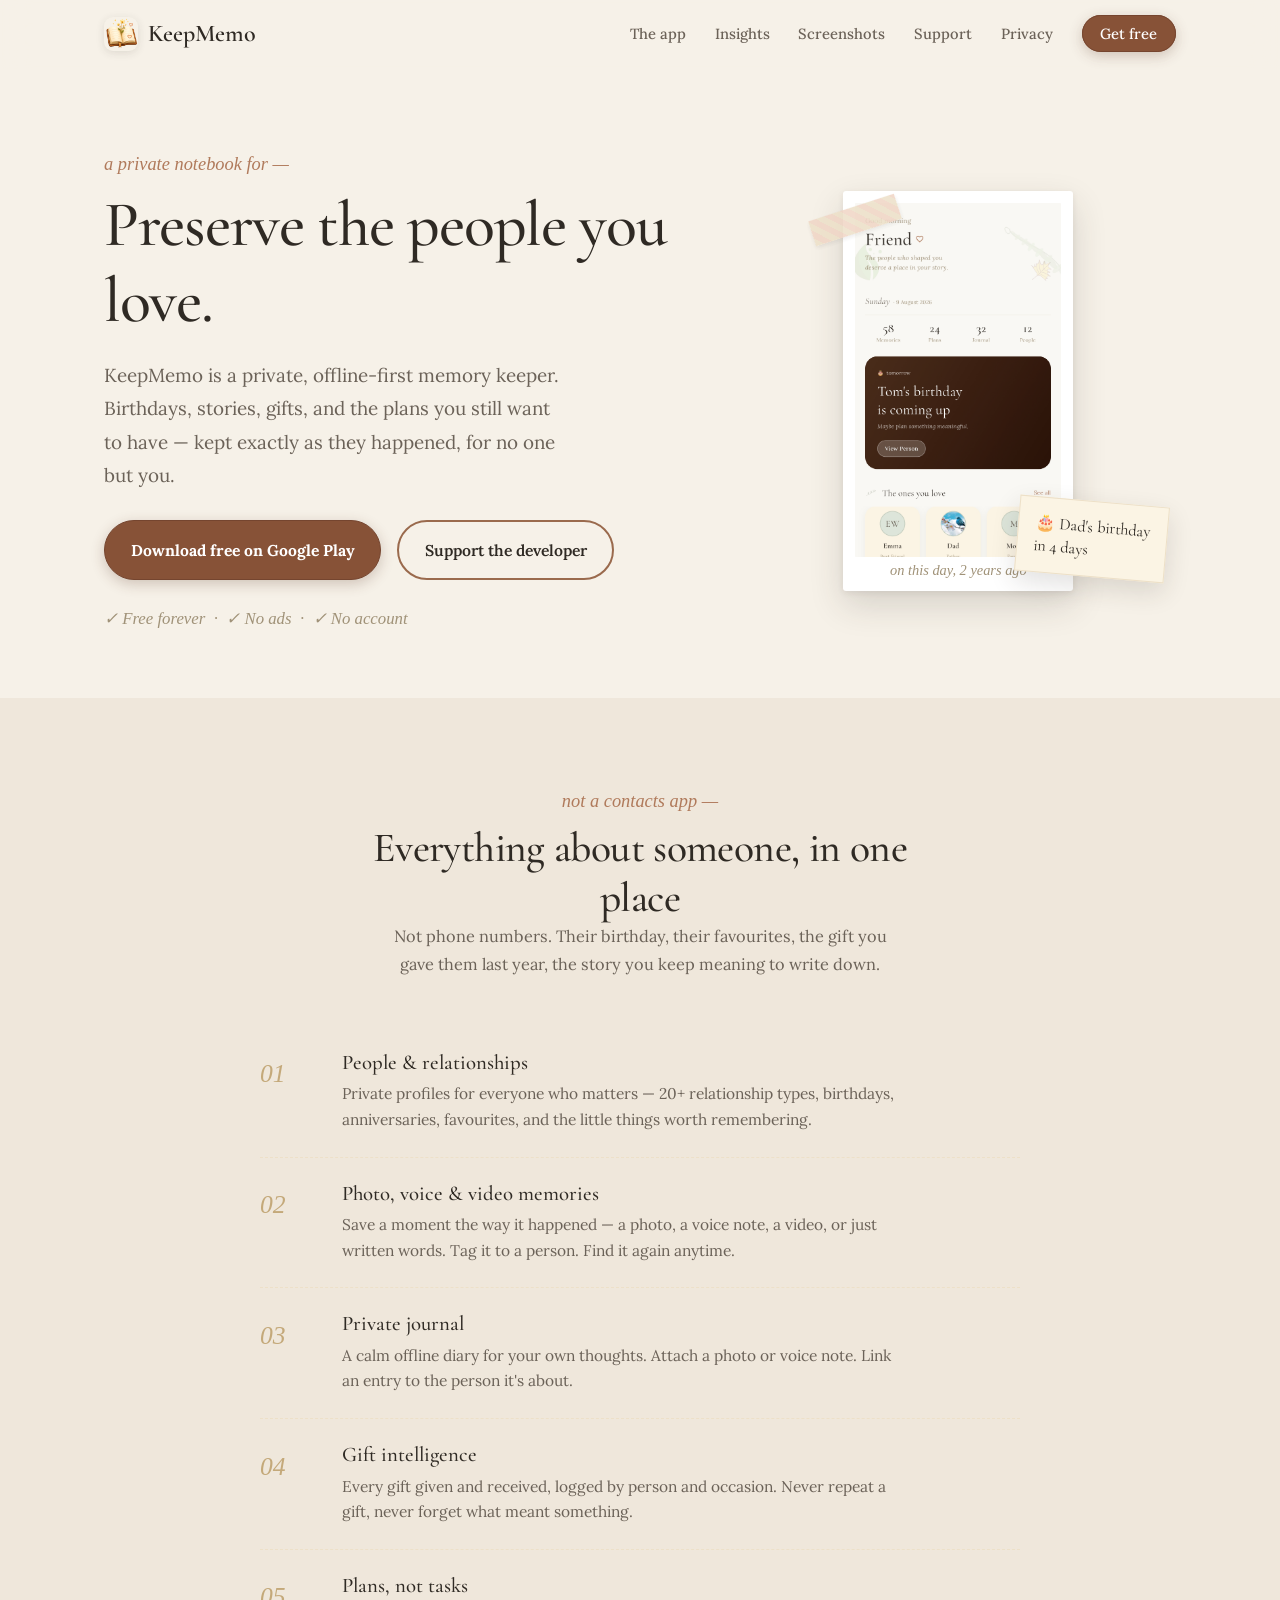
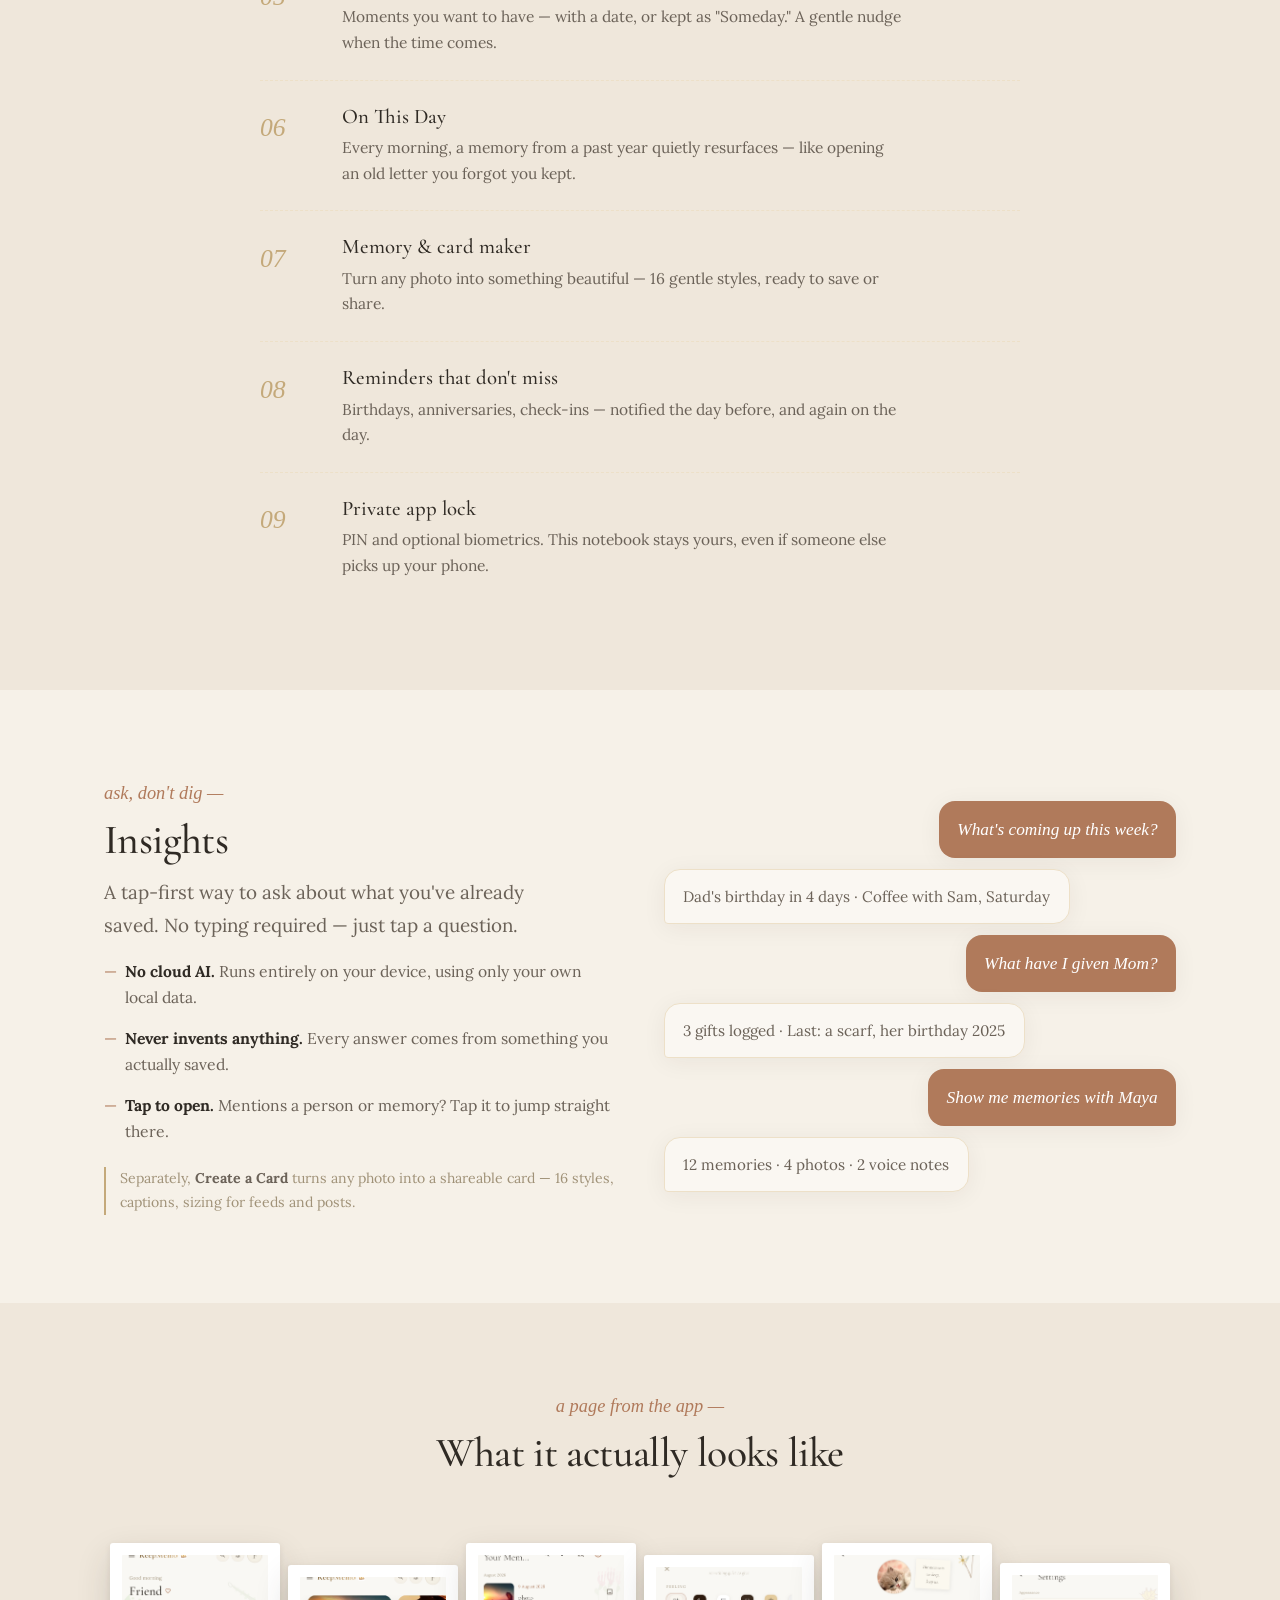
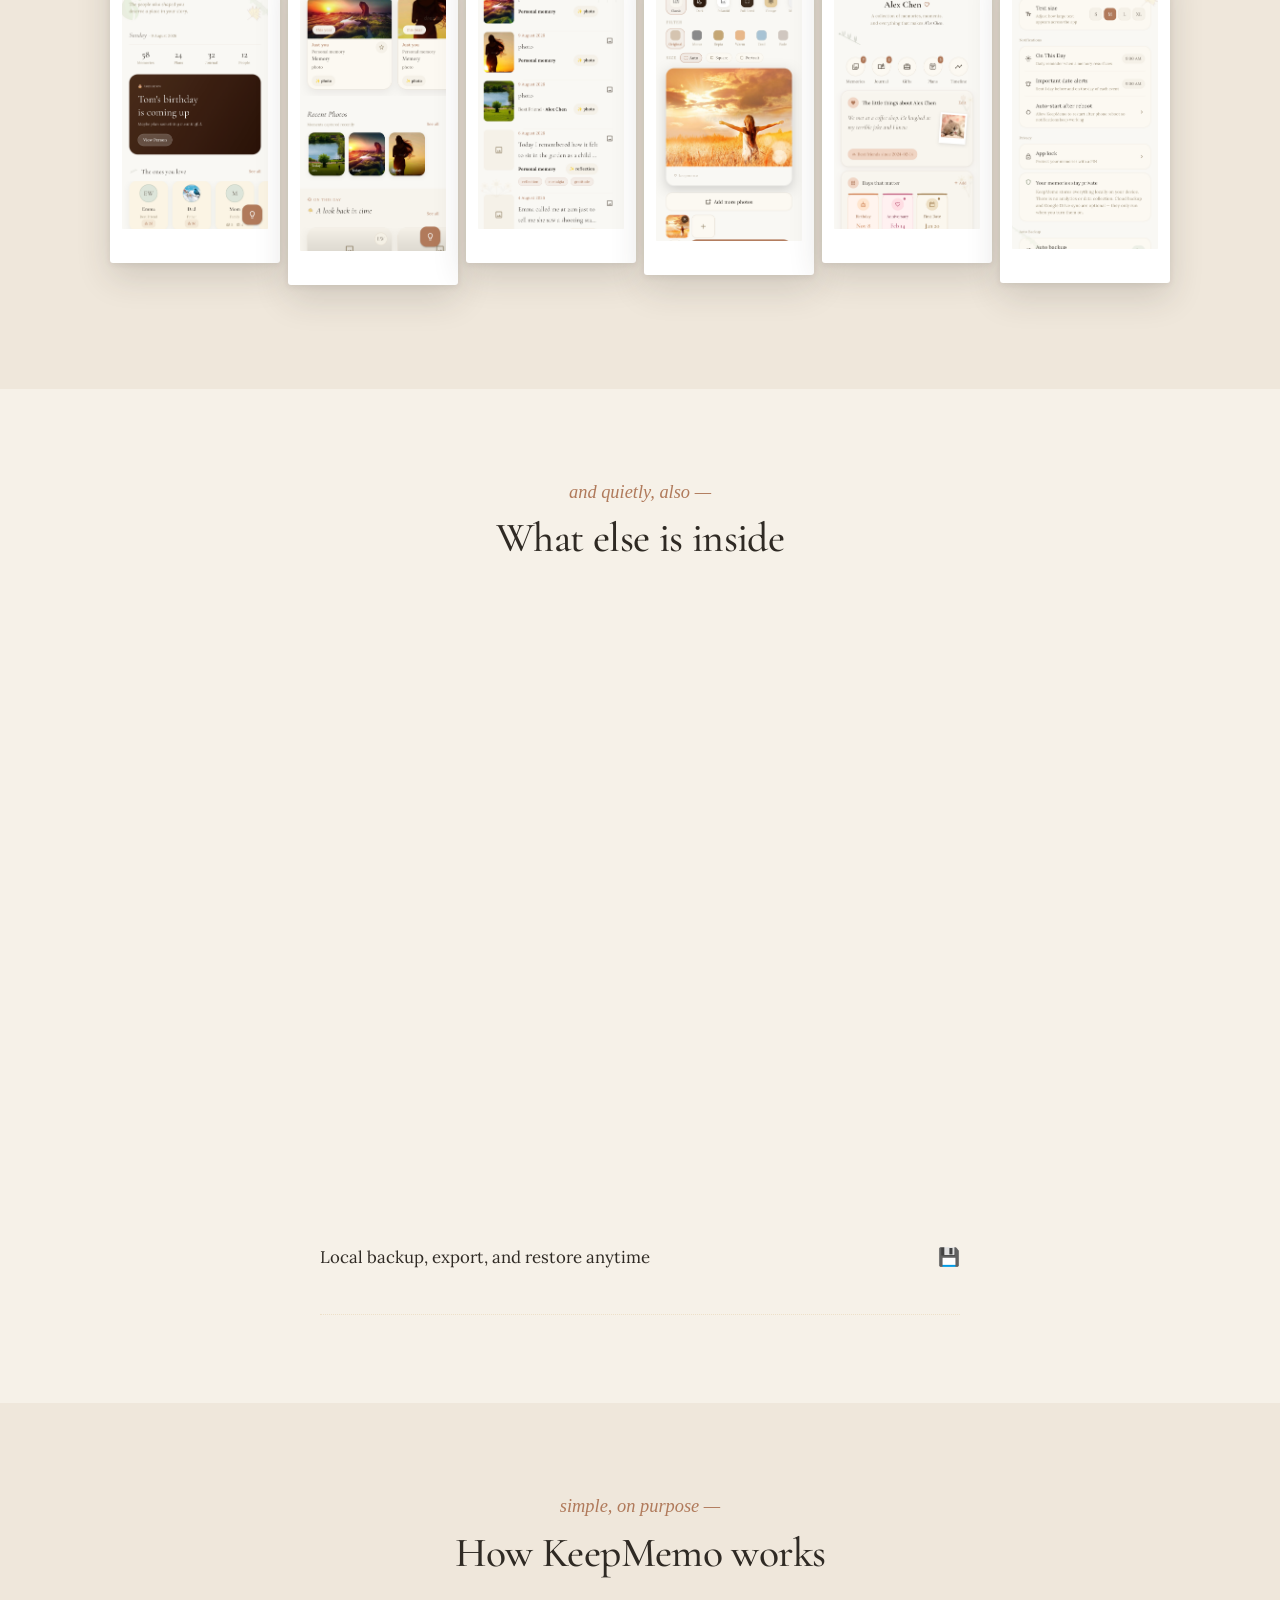
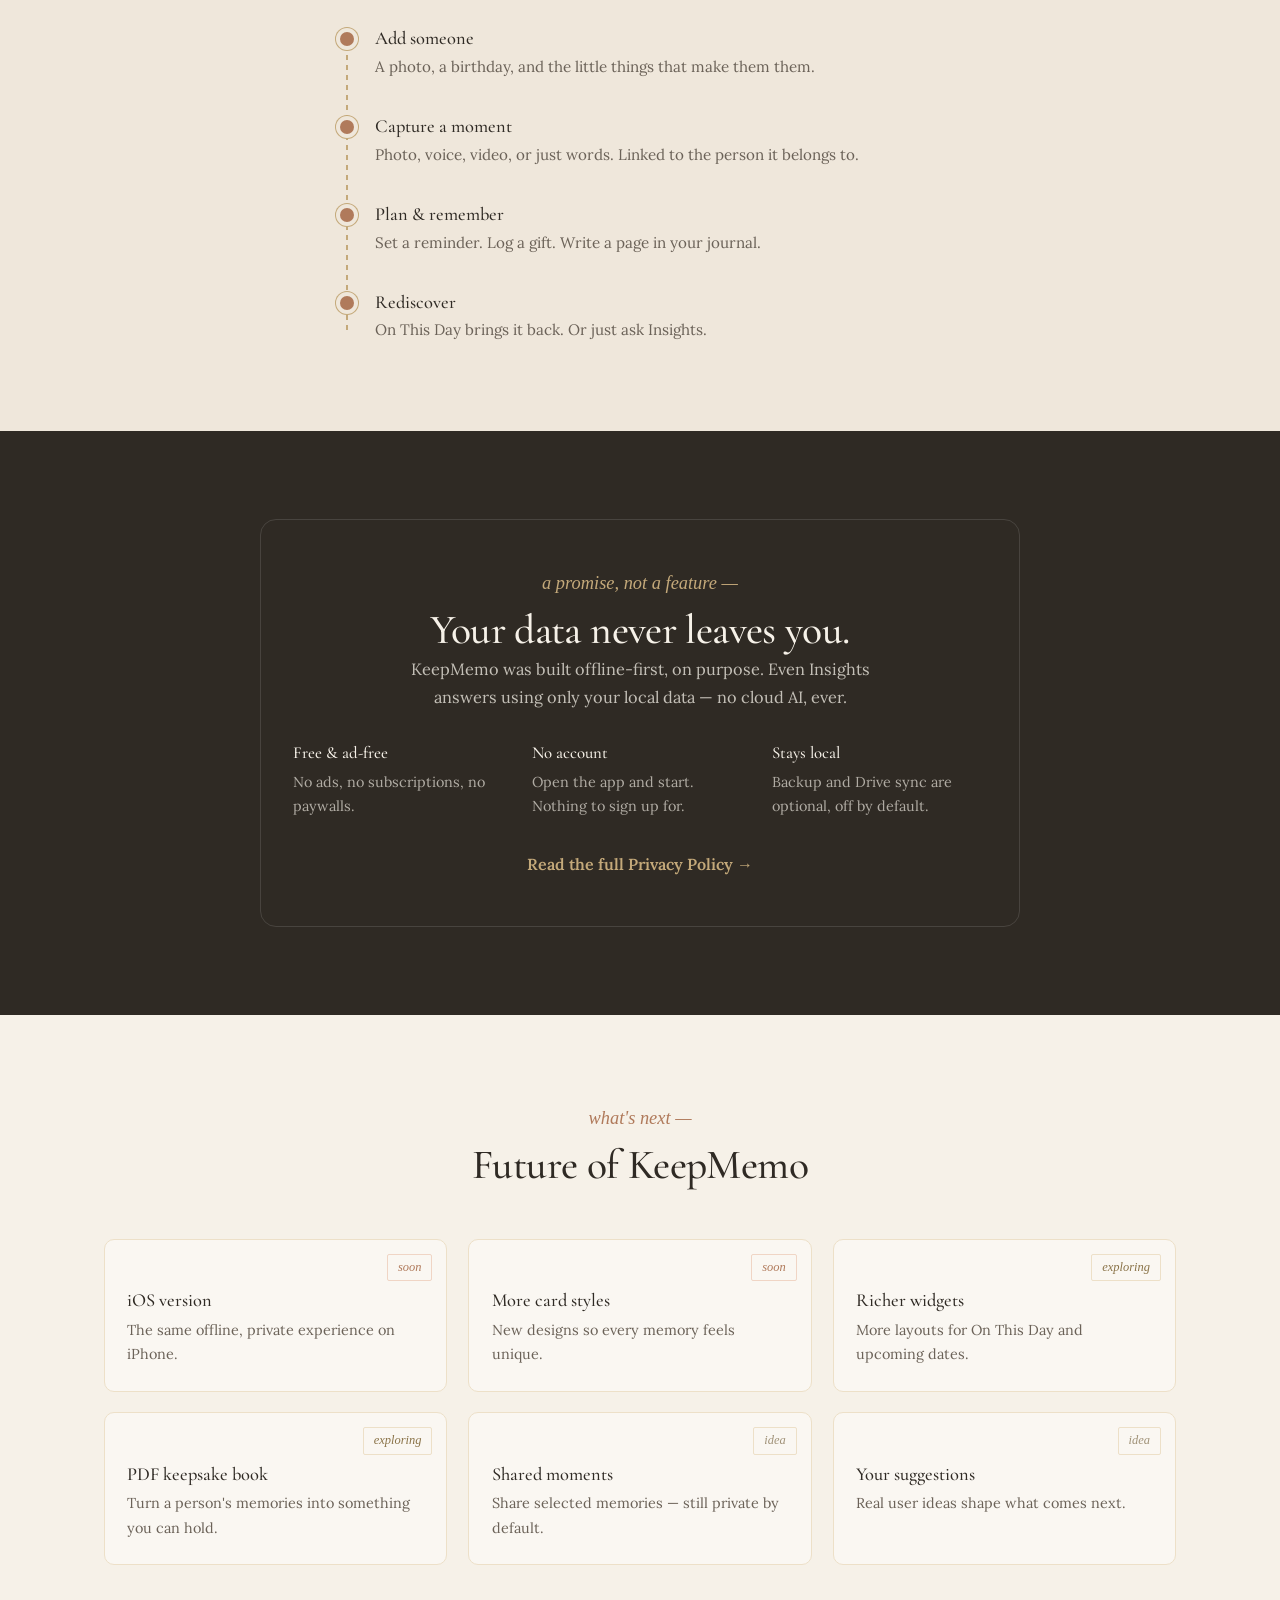
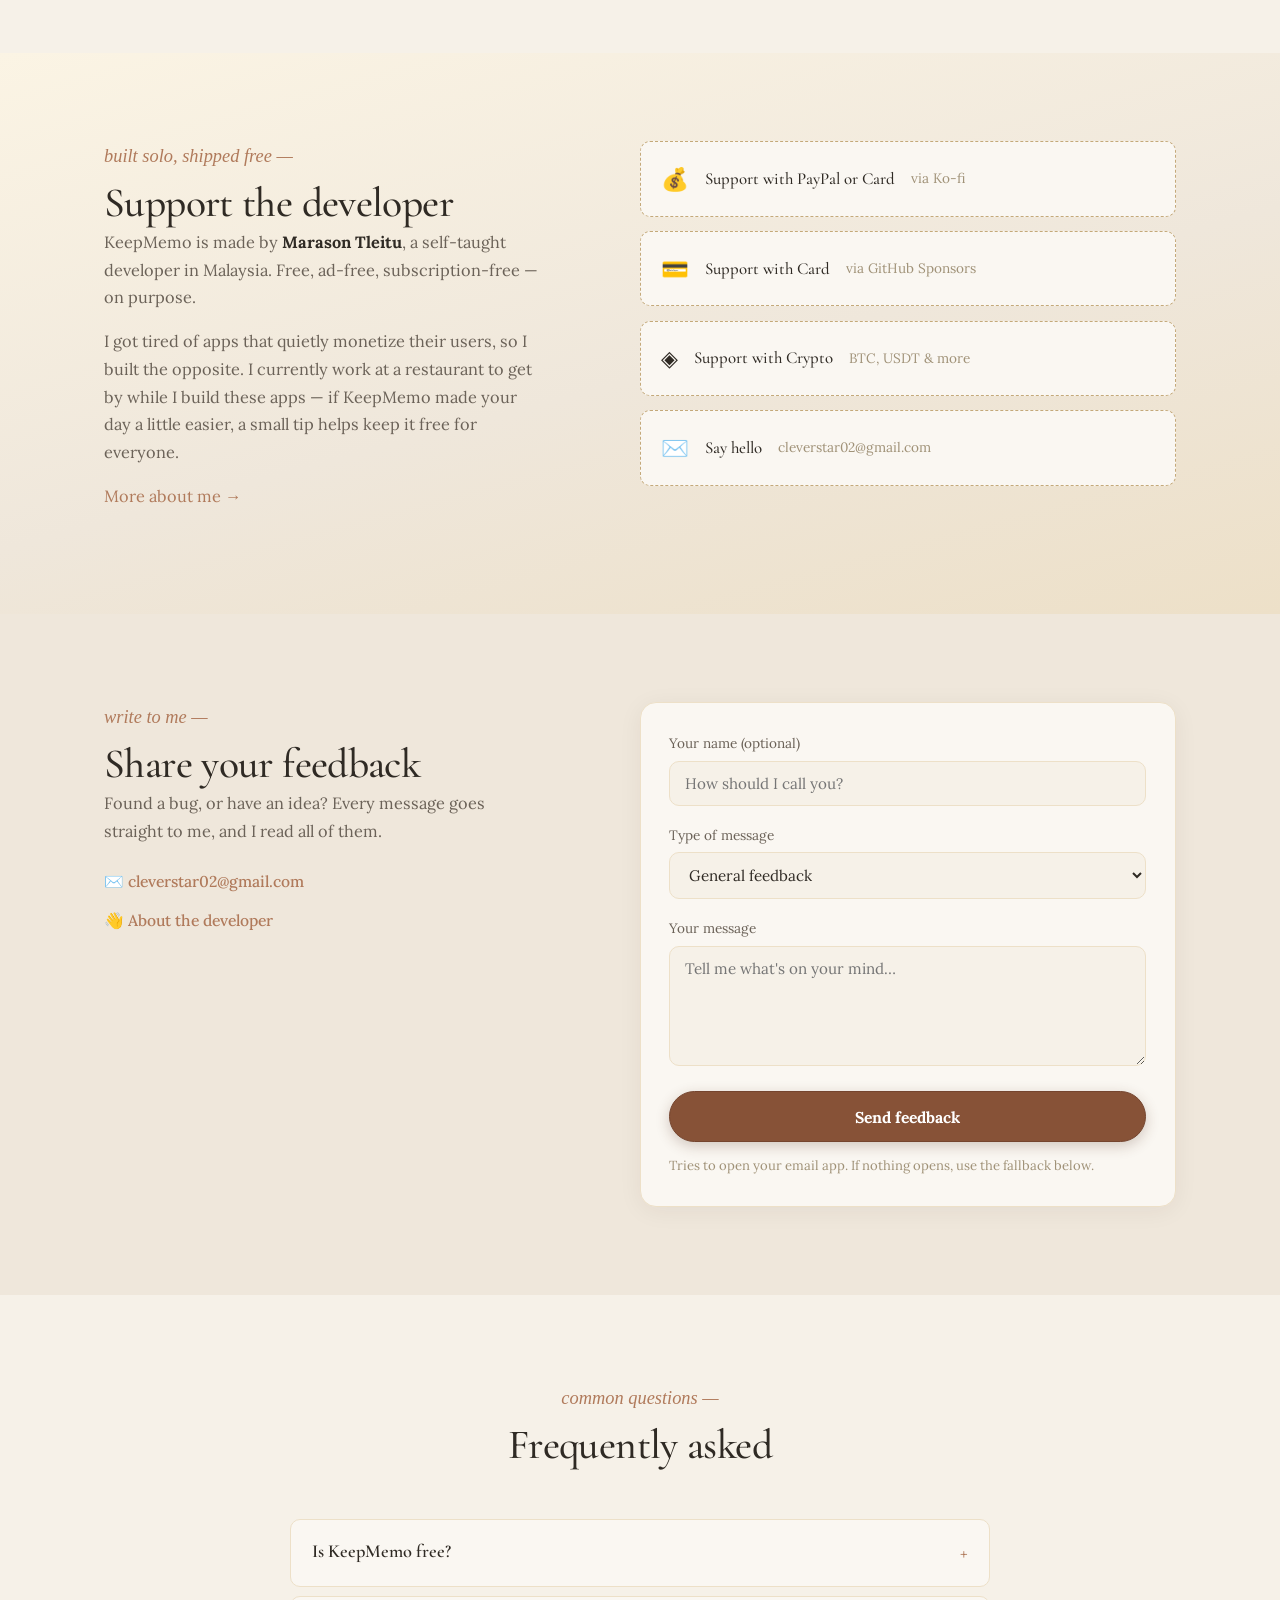
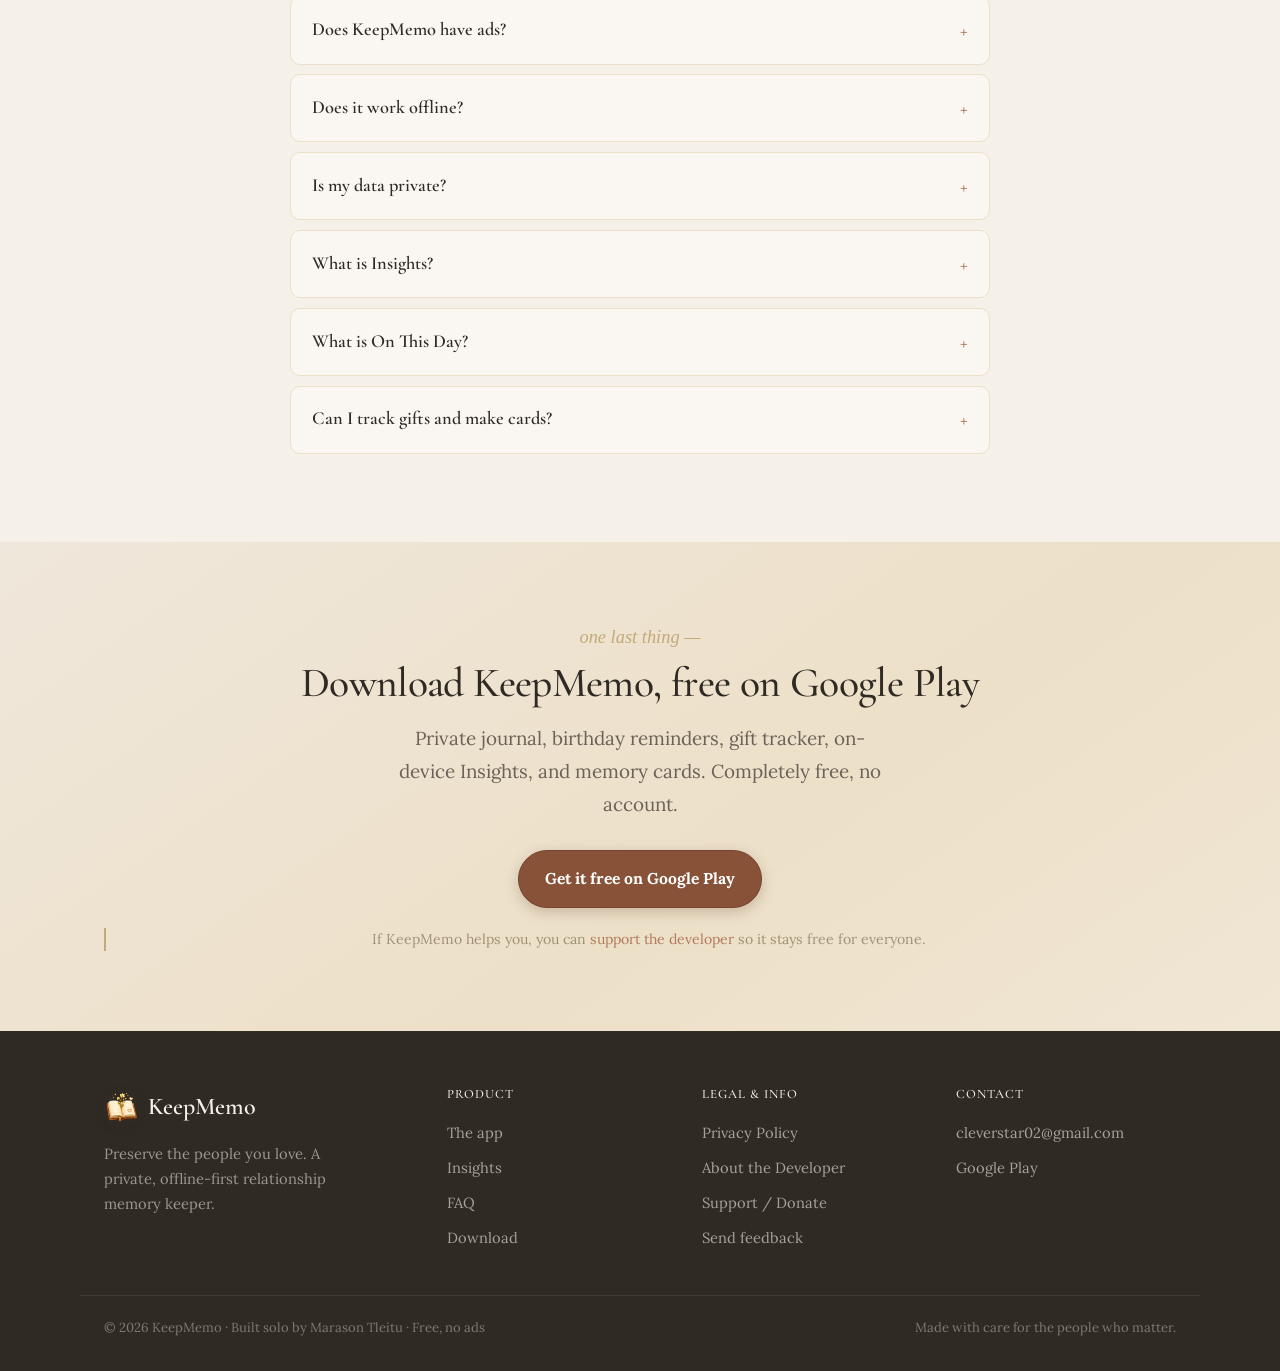
==== commit e8c6cef9: "Improve KeepMemo page title and search/social metadata" ====
--- a/index.html
+++ b/index.html
@@ -4,9 +4,8 @@
 <meta charset="UTF-8" />
 <meta name="viewport" content="width=device-width, initial-scale=1.0" />
 
-<title>KeepMemo — Free Private Journal & Memory Keeper (No Ads)</title>
-<meta name="description" content="KeepMemo is a private, offline-first memory keeper for the people you love. Birthdays, gifts, journal, plans, and on-device Insights — completely free, no ads, no account." />
-<meta name="keywords" content="KeepMemo, free private journal, ad free journal app, offline diary, birthday reminder, gift tracker, on this day, memory card maker, no ads notebook, free Android journal, relationship memory keeper" />
+<title>KeepMemo — Private Journal, Birthday Reminders & Memory Keeper</title>
+<meta name="description" content="Remember the people who matter with KeepMemo: a free, offline-first Android app for birthdays, relationship memories, gifts, journaling and reminders. No ads or account required." />
 <meta name="author" content="Marason Tleitu" />
 <meta name="robots" content="index, follow, max-image-preview:large" />
 <meta name="theme-color" content="#B07A5B" />
@@ -17,6 +16,11 @@
 <meta property="og:description" content="Private, offline-first memory keeper. Birthdays, gifts, journal, plans, and on-device Insights. Completely free, ad-free, no account." />
 <meta property="og:url" content="https://cleversta.github.io/keepmemo-web/" />
 <meta property="og:site_name" content="KeepMemo" />
+<meta property="og:locale" content="en_US" />
+<meta name="twitter:card" content="summary_large_image" />
+<meta name="twitter:title" content="KeepMemo — Private Journal & Memory Keeper" />
+<meta name="twitter:description" content="A free, offline-first Android app for birthdays, memories, gifts, journaling and reminders. No ads or account required." />
+<meta name="twitter:image" content="https://cleversta.github.io/keepmemo-web/assets/app-icon.png" />
 <meta property="og:image" content="https://cleversta.github.io/keepmemo-web/assets/app-icon.png" />
 
 <script type="application/ld+json">
@@ -70,7 +74,7 @@
       <li><a href="https://cleversta.github.io/privacy-policy/" target="_blank" rel="noopener">Privacy</a></li>
       <li><a href="#download" class="nav-cta">Get free</a></li>
     </ul>
-    <button class="menu-toggle" id="menuToggle" aria-label="Toggle menu"><span></span><span></span><span></span></button>
+    <button class="menu-toggle" id="menuToggle" aria-label="Toggle navigation menu" aria-controls="navLinks" aria-expanded="false"><span></span><span></span><span></span></button>
   </div>
 </header>
 
@@ -378,7 +382,7 @@
     <span class="handwritten light">one last thing —</span>
     <h2>Download KeepMemo, free on Google Play</h2>
     <p class="lead">Private journal, birthday reminders, gift tracker, on-device Insights, and memory cards. Completely free, no account.</p>
-    <a href="https://play.google.com/store/apps/details?id=com.keepmemo.app" class="btn btn-primary" target="_blank" rel="noopener">Get it free on Google Play</a>
+    <a href="https://play.google.com/store/apps/details?id=com.cleversta.keepmemo" class="btn btn-primary" target="_blank" rel="noopener">Get it free on Google Play</a>
     <p class="fine-print" style="margin-top:1.25rem">If KeepMemo helps you, you can <a href="#support">support the developer</a> so it stays free for everyone.</p>
   </div>
 </section>
@@ -391,7 +395,7 @@
     </div>
     <div class="footer-col"><h4>Product</h4><ul><li><a href="#entries">The app</a></li><li><a href="#insights">Insights</a></li><li><a href="#faq">FAQ</a></li><li><a href="#download">Download</a></li></ul></div>
     <div class="footer-col"><h4>Legal &amp; info</h4><ul><li><a href="https://cleversta.github.io/privacy-policy/" target="_blank" rel="noopener">Privacy Policy</a></li><li><a href="https://cleversta.github.io/about_me/" target="_blank" rel="noopener">About the Developer</a></li><li><a href="#support">Support / Donate</a></li><li><a href="#feedback">Send feedback</a></li></ul></div>
-    <div class="footer-col"><h4>Contact</h4><ul><li><a href="mailto:cleverstar02@gmail.com">cleverstar02@gmail.com</a></li><li><a href="https://play.google.com/store/apps/details?id=com.keepmemo.app" target="_blank" rel="noopener">Google Play</a></li></ul></div>
+    <div class="footer-col"><h4>Contact</h4><ul><li><a href="mailto:cleverstar02@gmail.com">cleverstar02@gmail.com</a></li><li><a href="https://play.google.com/store/apps/details?id=com.cleversta.keepmemo" target="_blank" rel="noopener">Google Play</a></li></ul></div>
   </div>
   <div class="container footer-bottom">
     <span>© 2026 KeepMemo · Built solo by Marason Tleitu · Free, no ads</span>
@@ -410,8 +414,16 @@
 <script>
   const menuToggle = document.getElementById('menuToggle');
   const navLinks = document.getElementById('navLinks');
-  if (menuToggle) menuToggle.addEventListener('click', () => navLinks.classList.toggle('open'));
-  document.querySelectorAll('.nav-links a').forEach(l => l.addEventListener('click', () => navLinks.classList.remove('open')));
+  if (menuToggle && navLinks) {
+    menuToggle.addEventListener('click', () => {
+      const isOpen = navLinks.classList.toggle('open');
+      menuToggle.setAttribute('aria-expanded', String(isOpen));
+    });
+    document.querySelectorAll('.nav-links a').forEach(link => link.addEventListener('click', () => {
+      navLinks.classList.remove('open');
+      menuToggle.setAttribute('aria-expanded', 'false');
+    }));
+  }
 
   const header = document.querySelector('.site-header');
   const onScroll = () => { window.scrollY > 20 ? header.classList.add('scrolled') : header.classList.remove('scrolled'); };
--- a/styles.css
+++ b/styles.css
@@ -266,3 +266,36 @@
   *,*::before,*::after{animation-duration:.01ms!important;transition-duration:.01ms!important}
   .reveal{opacity:1;transform:none}
 }
+
+/* Stronger calls to action and keyboard-visible focus */
+.btn-primary,
+.nav-cta {
+  background: #875237;
+  color: #fff !important;
+  border: 1px solid #75452f;
+  font-weight: 700;
+  box-shadow: 0 4px 14px rgba(83, 48, 31, 0.24);
+}
+.btn-primary:hover,
+.nav-cta:hover {
+  background: #70432e;
+  border-color: #603724;
+  color: #fff !important;
+}
+.btn-secondary {
+  border: 2px solid #9a6a4d;
+  font-weight: 600;
+}
+.btn-secondary:hover {
+  background: #f0e2d7;
+  border-color: #70432e;
+}
+.btn:focus-visible,
+.nav-cta:focus-visible,
+.menu-toggle:focus-visible,
+a:focus-visible,
+button:focus-visible,
+summary:focus-visible {
+  outline: 3px solid #2f5f76;
+  outline-offset: 3px;
+}
